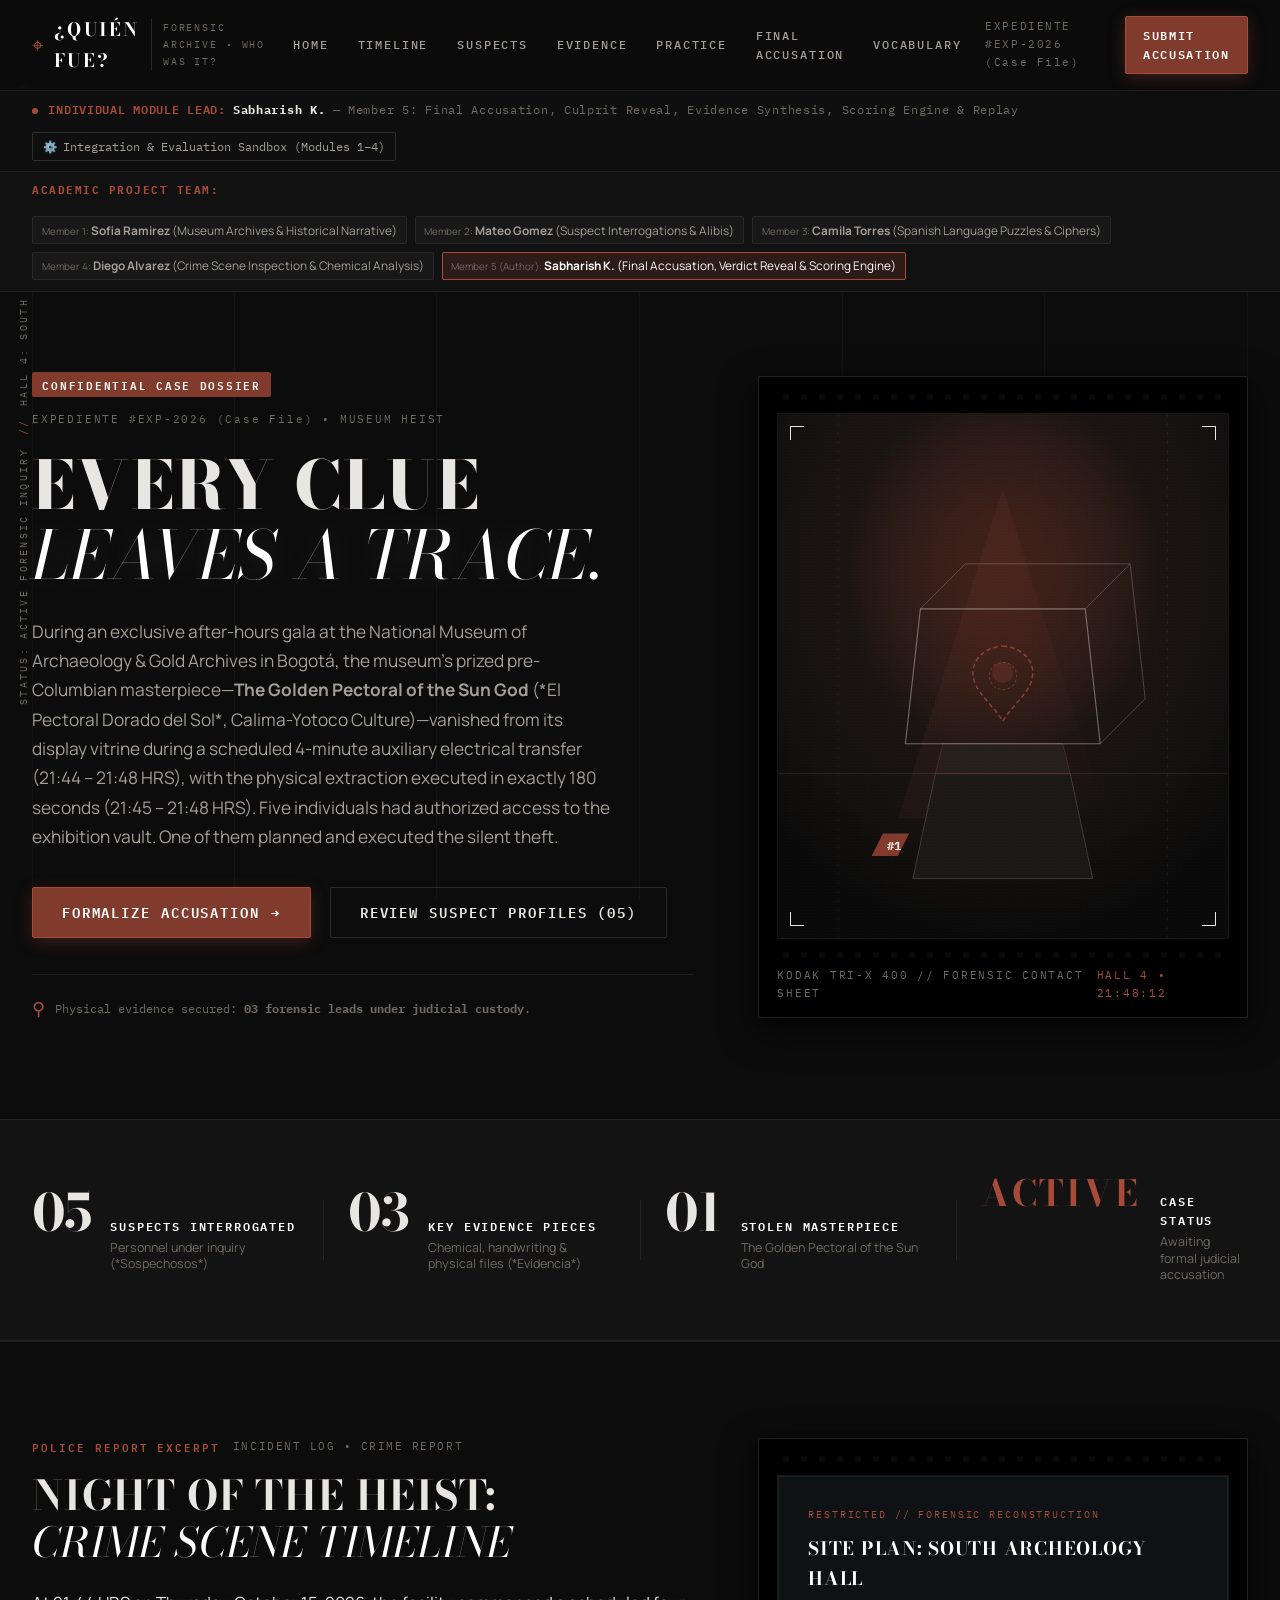
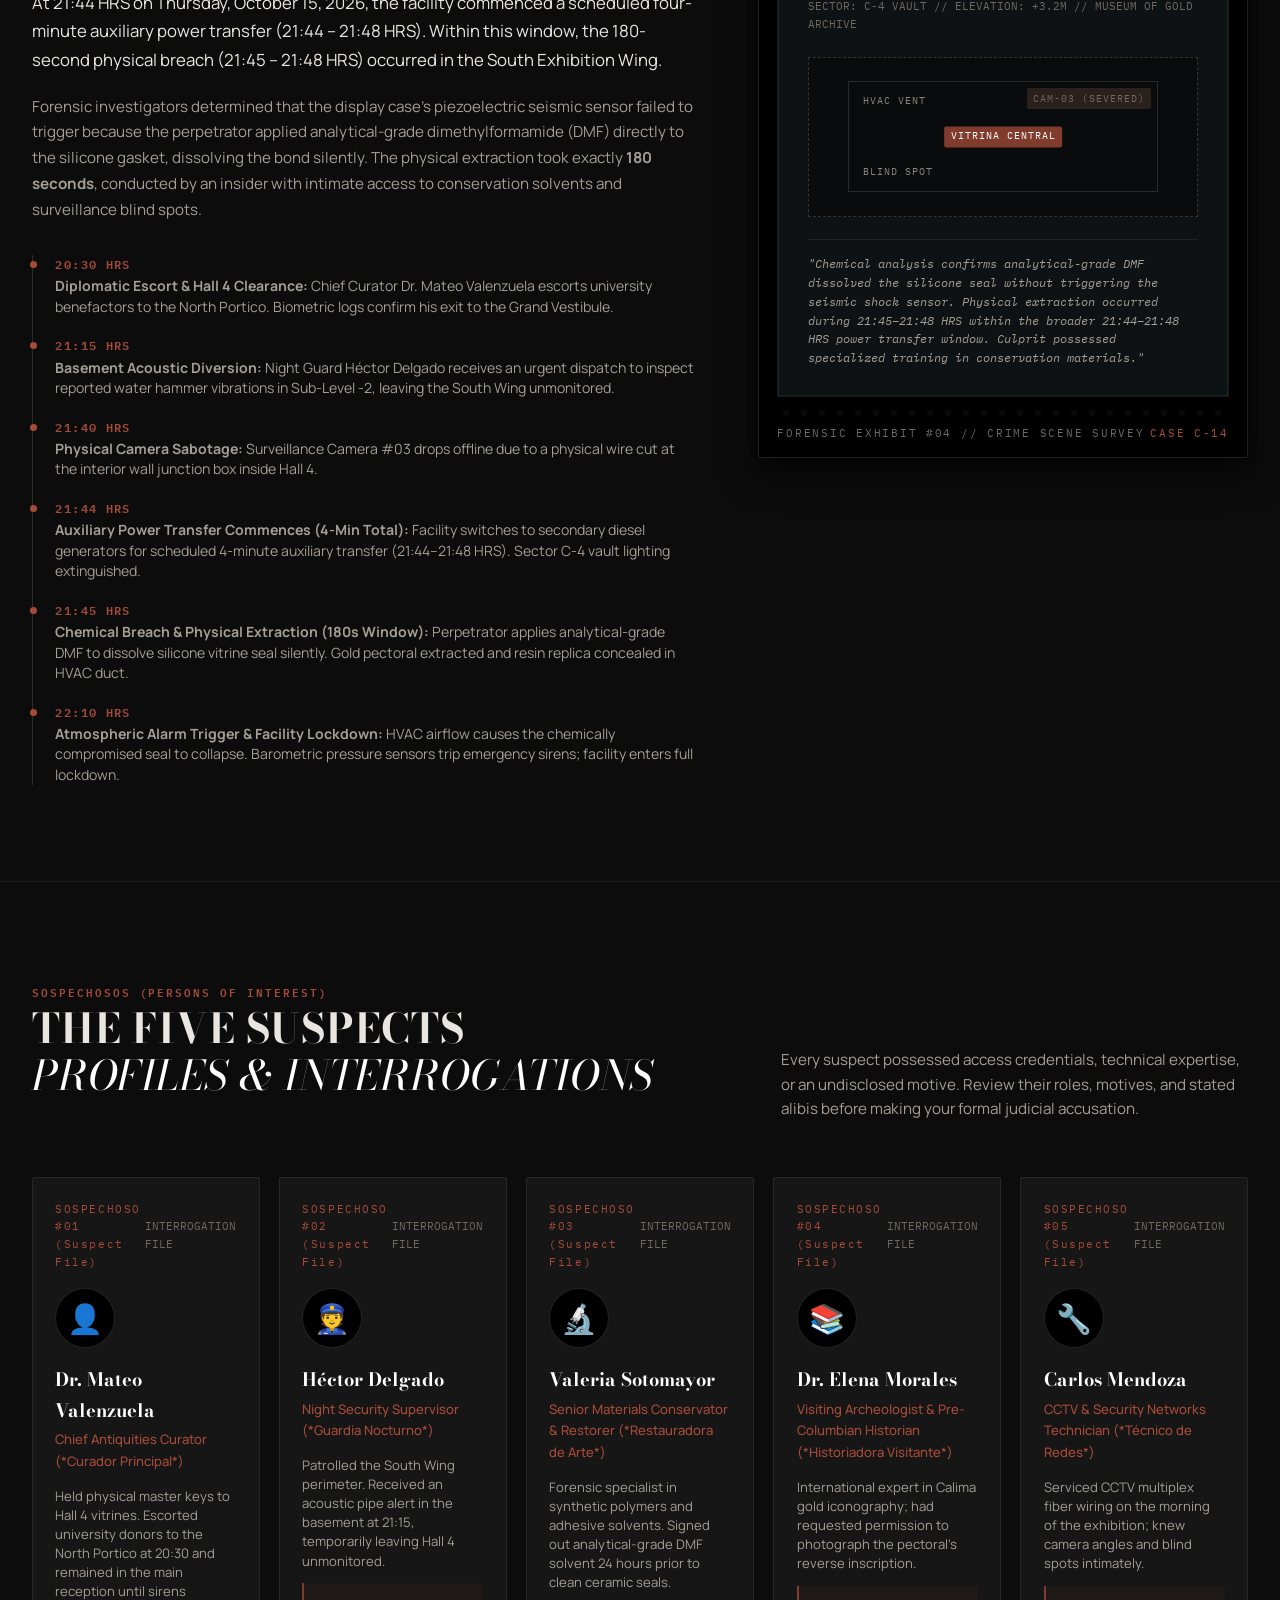
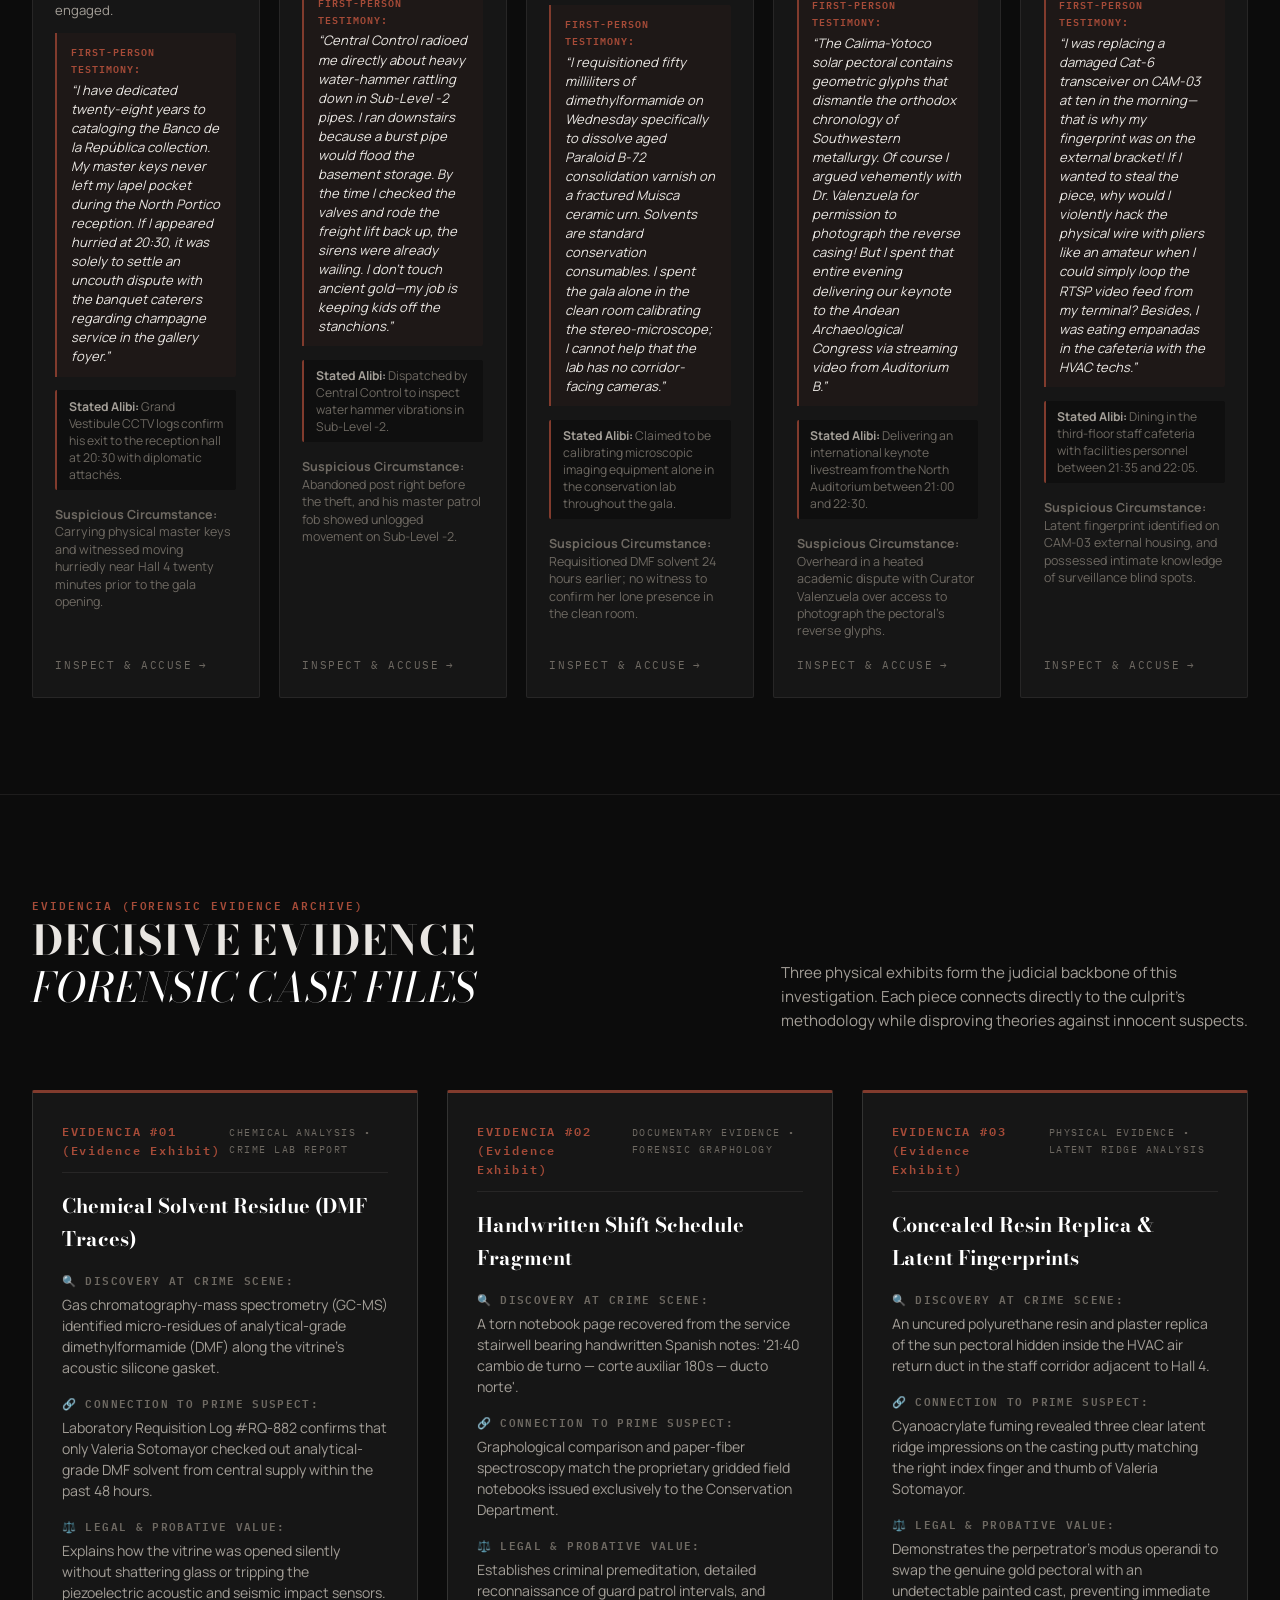
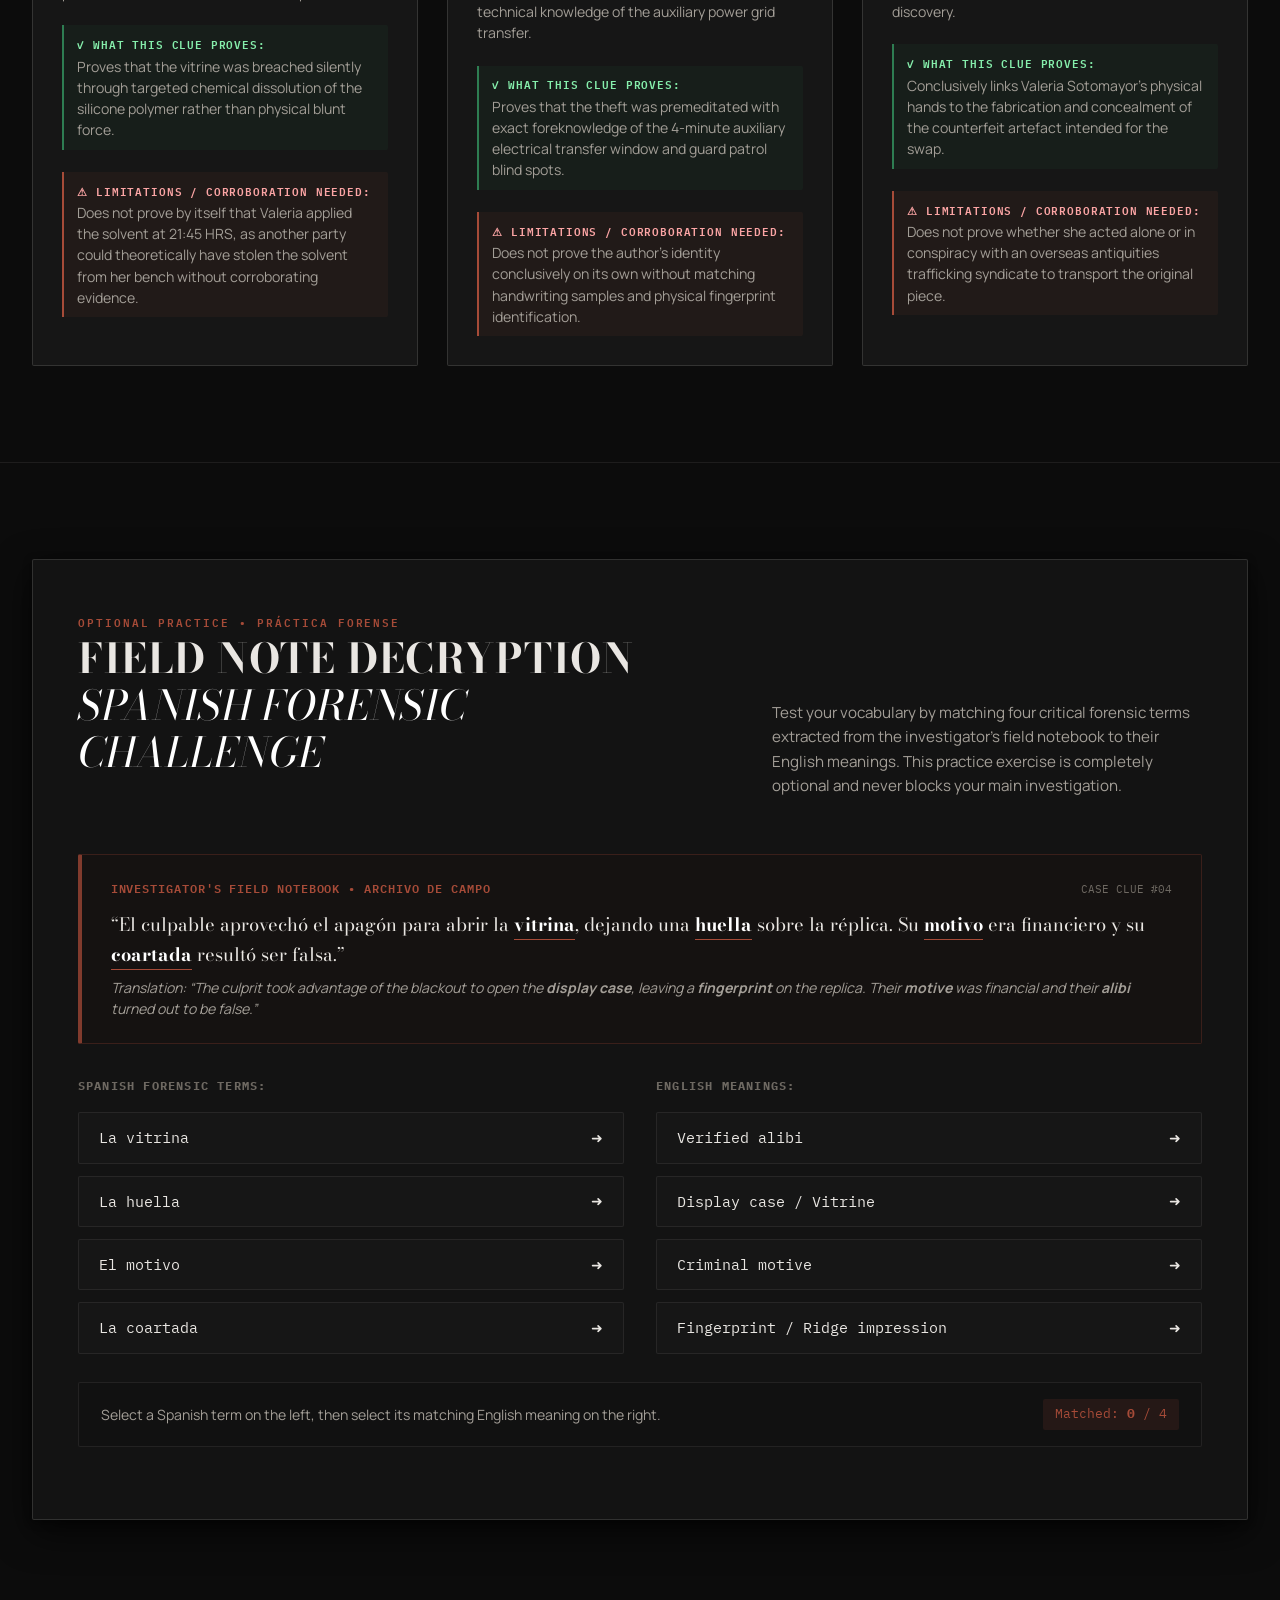
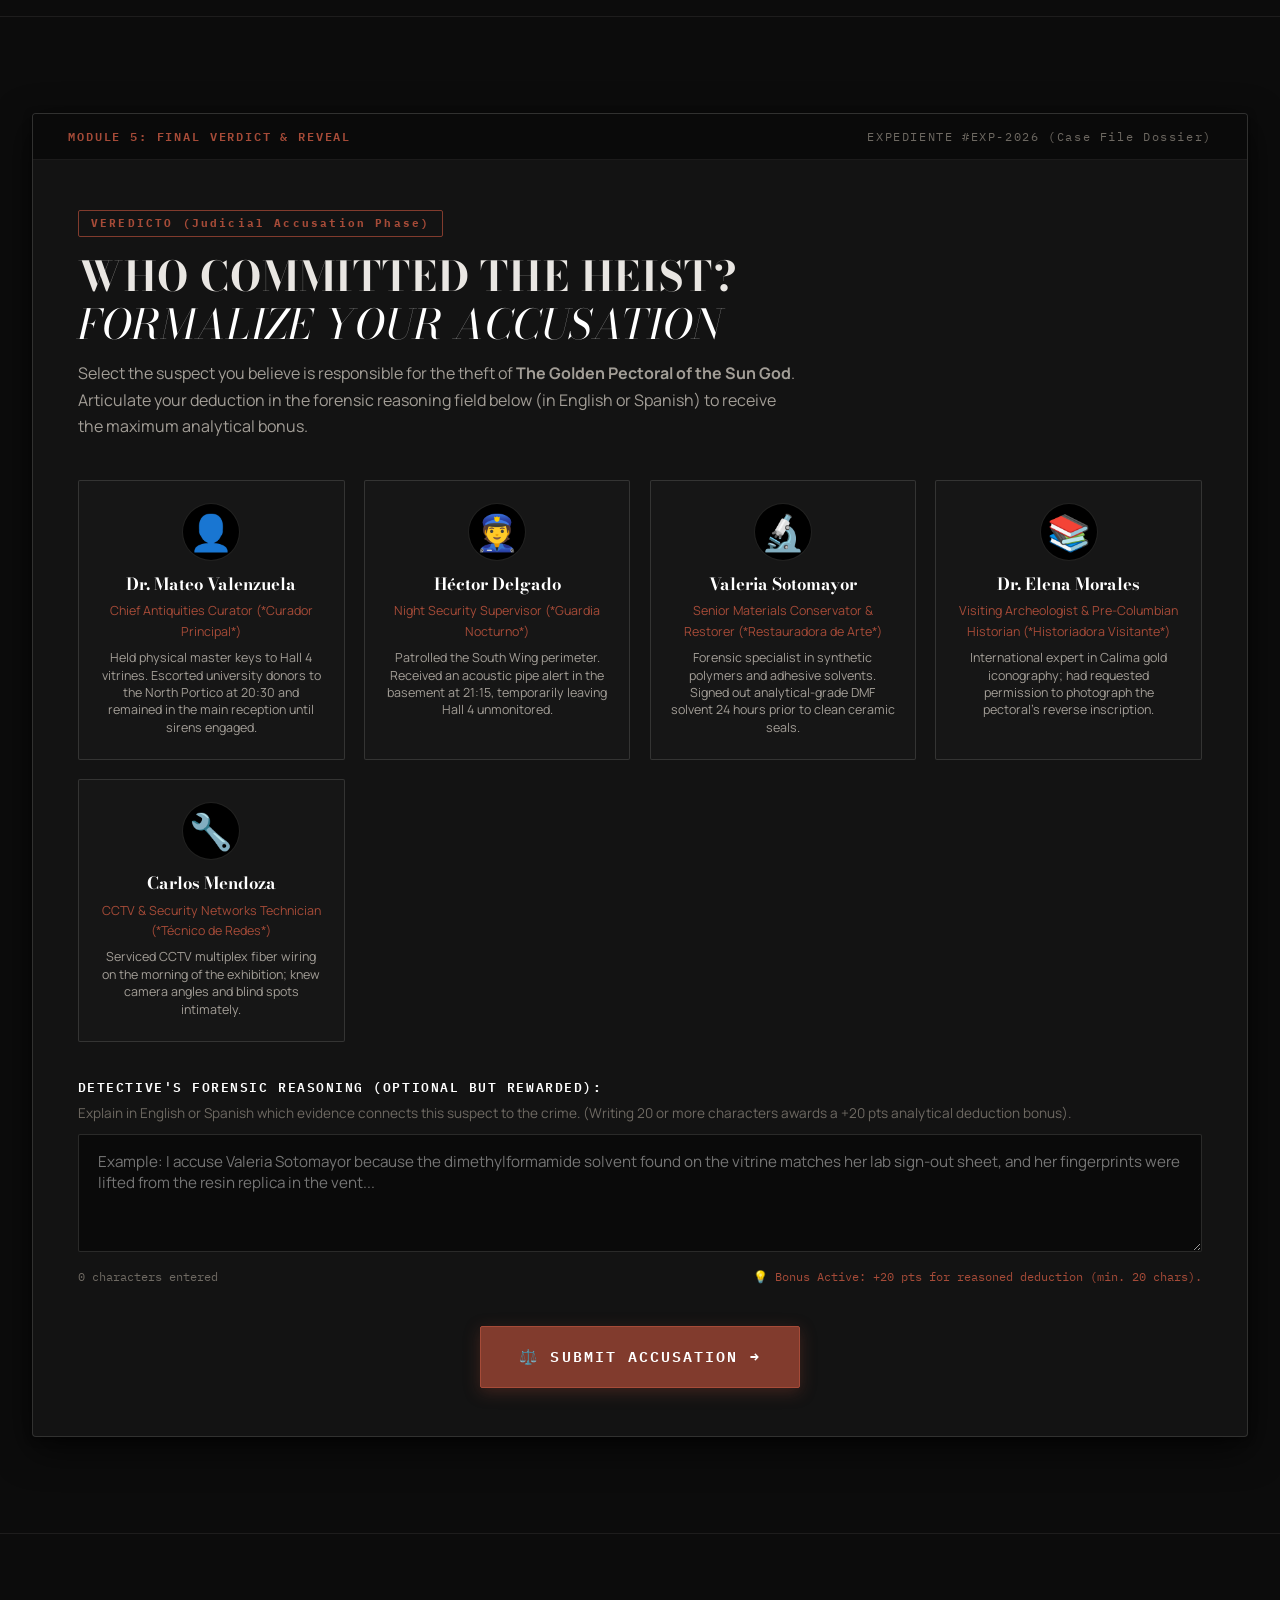
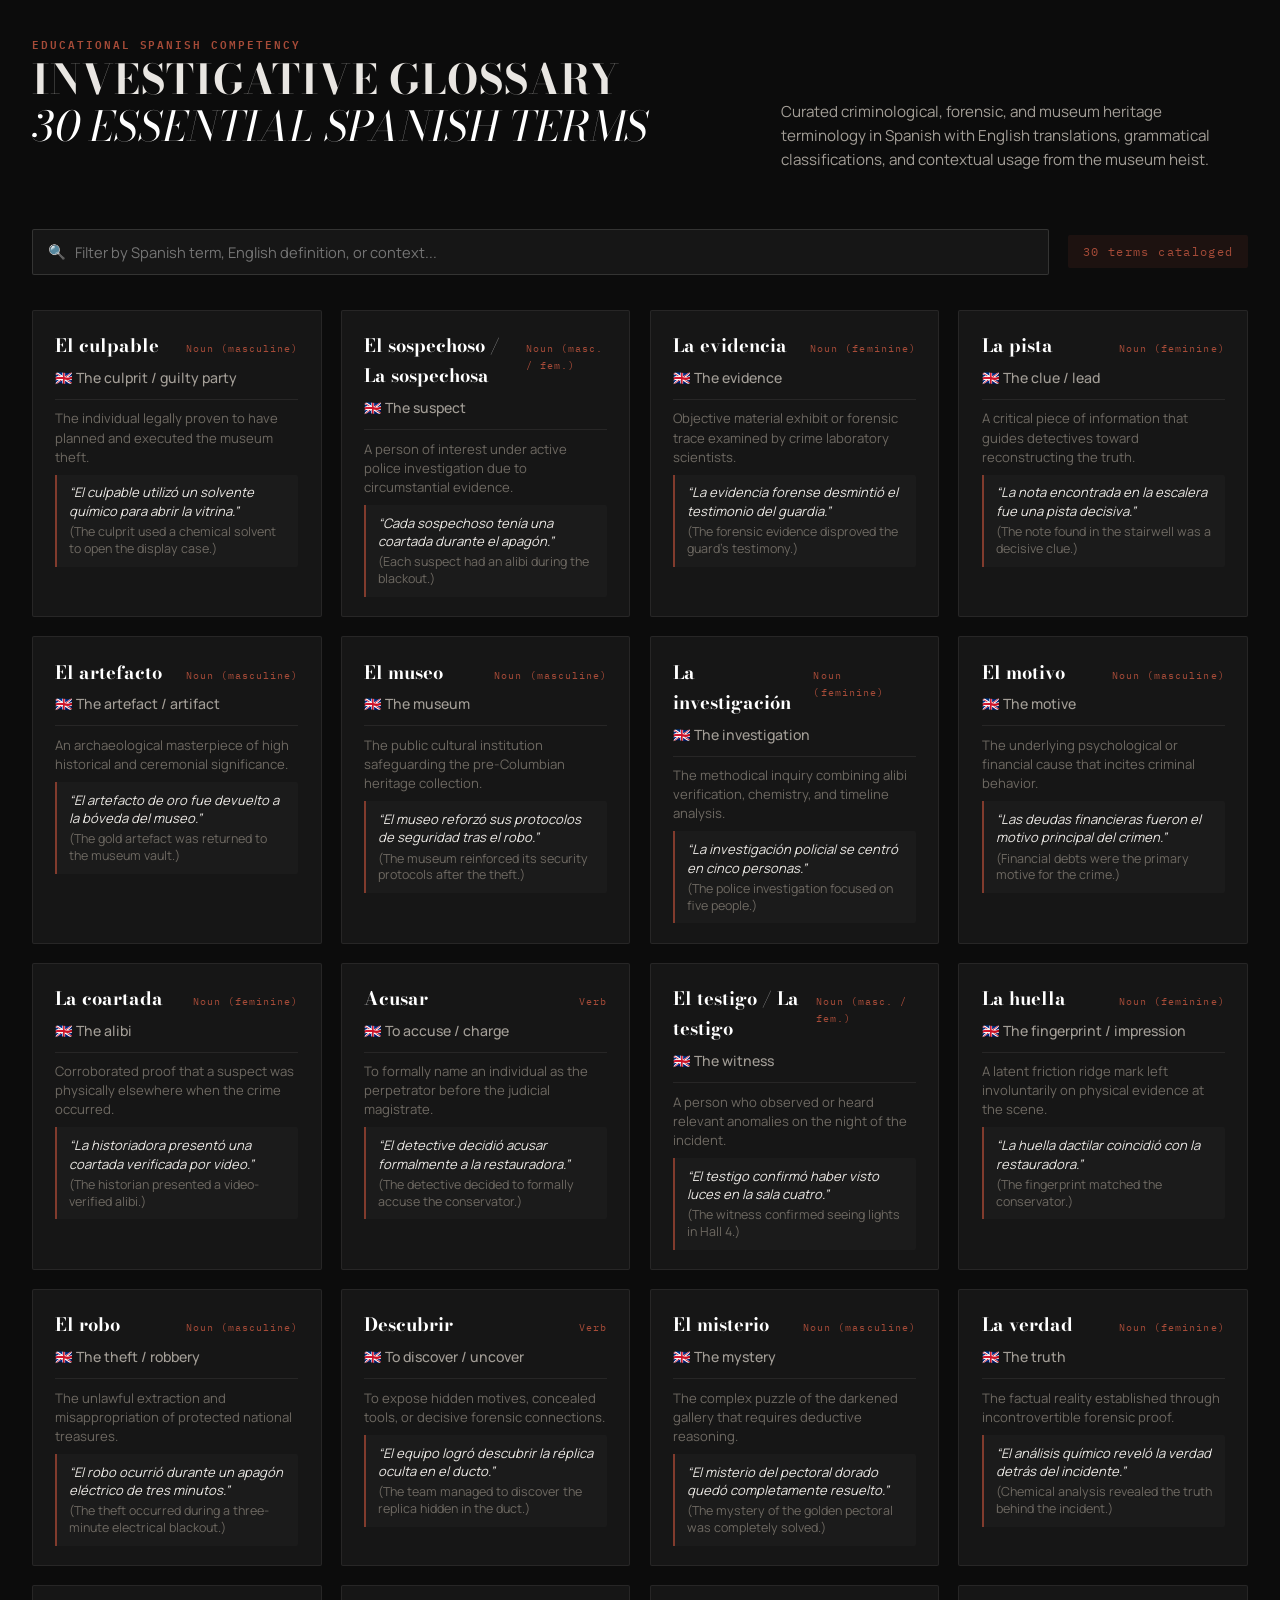
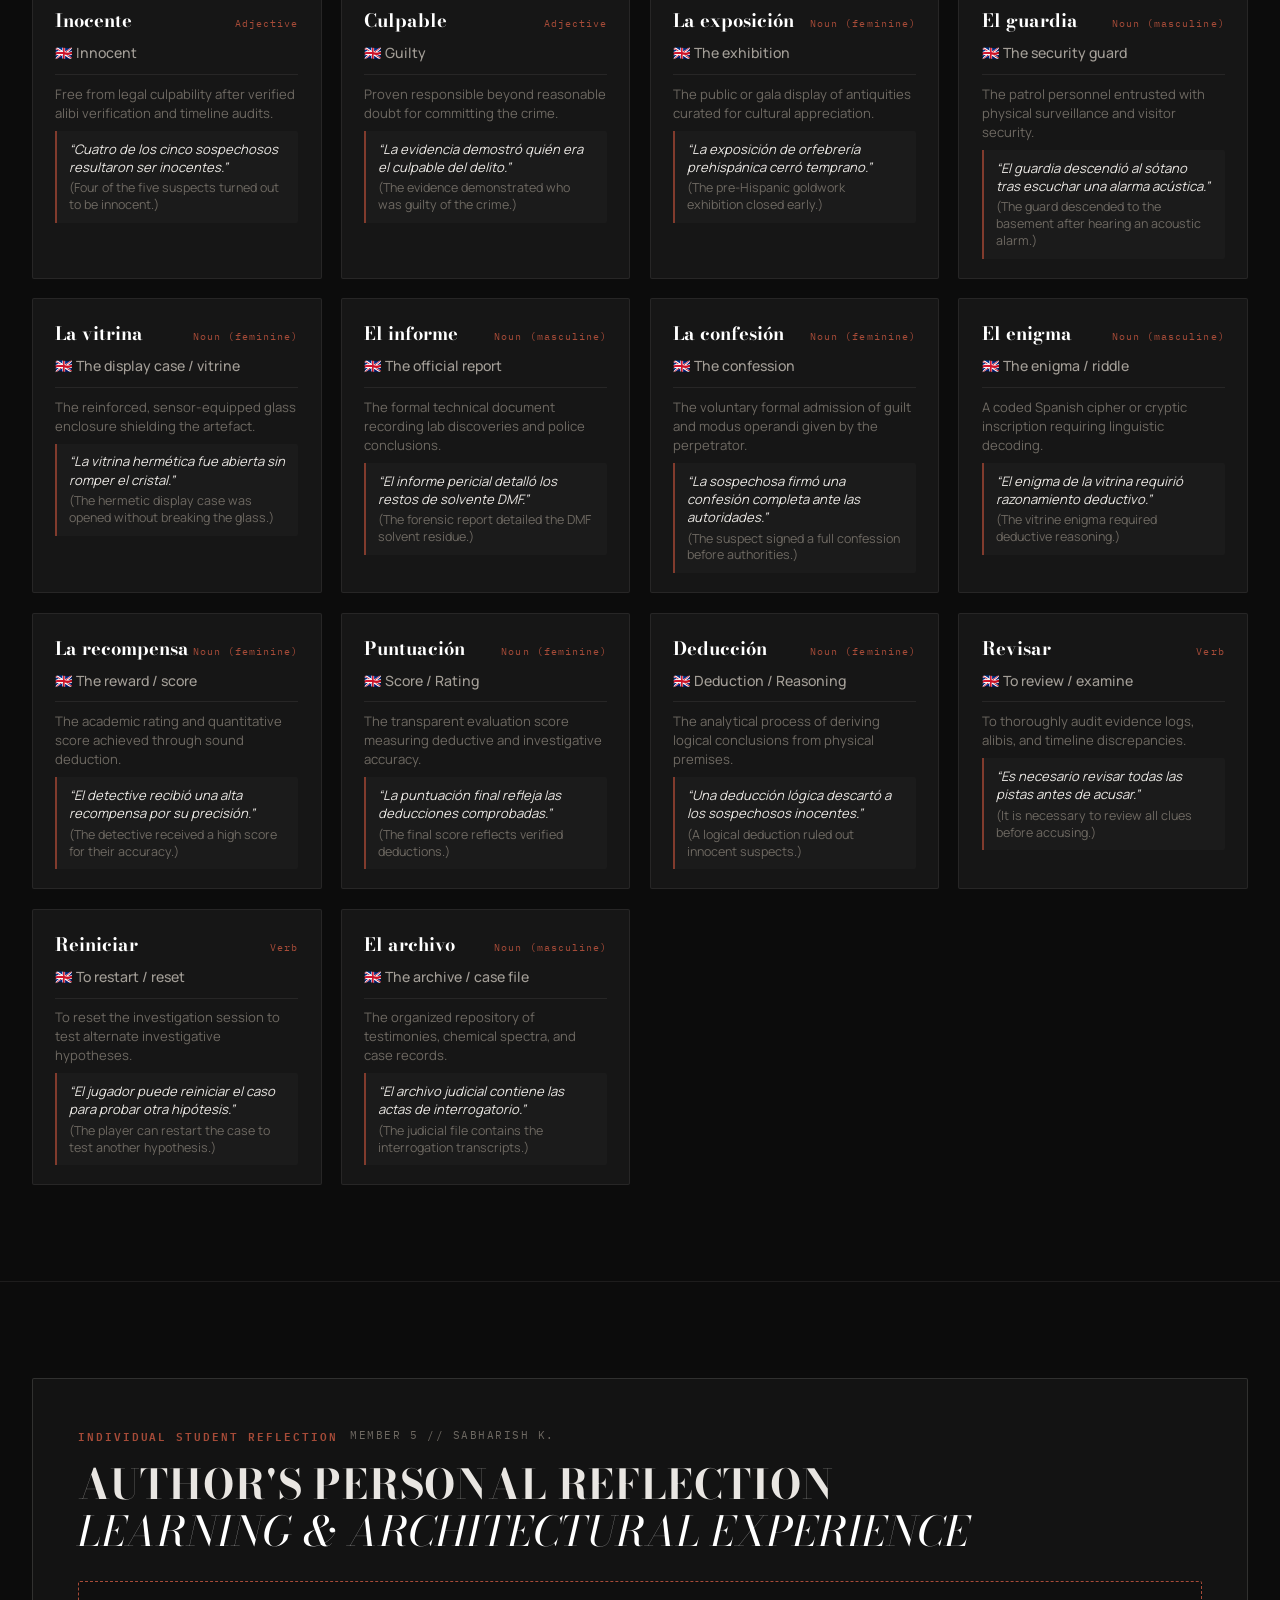
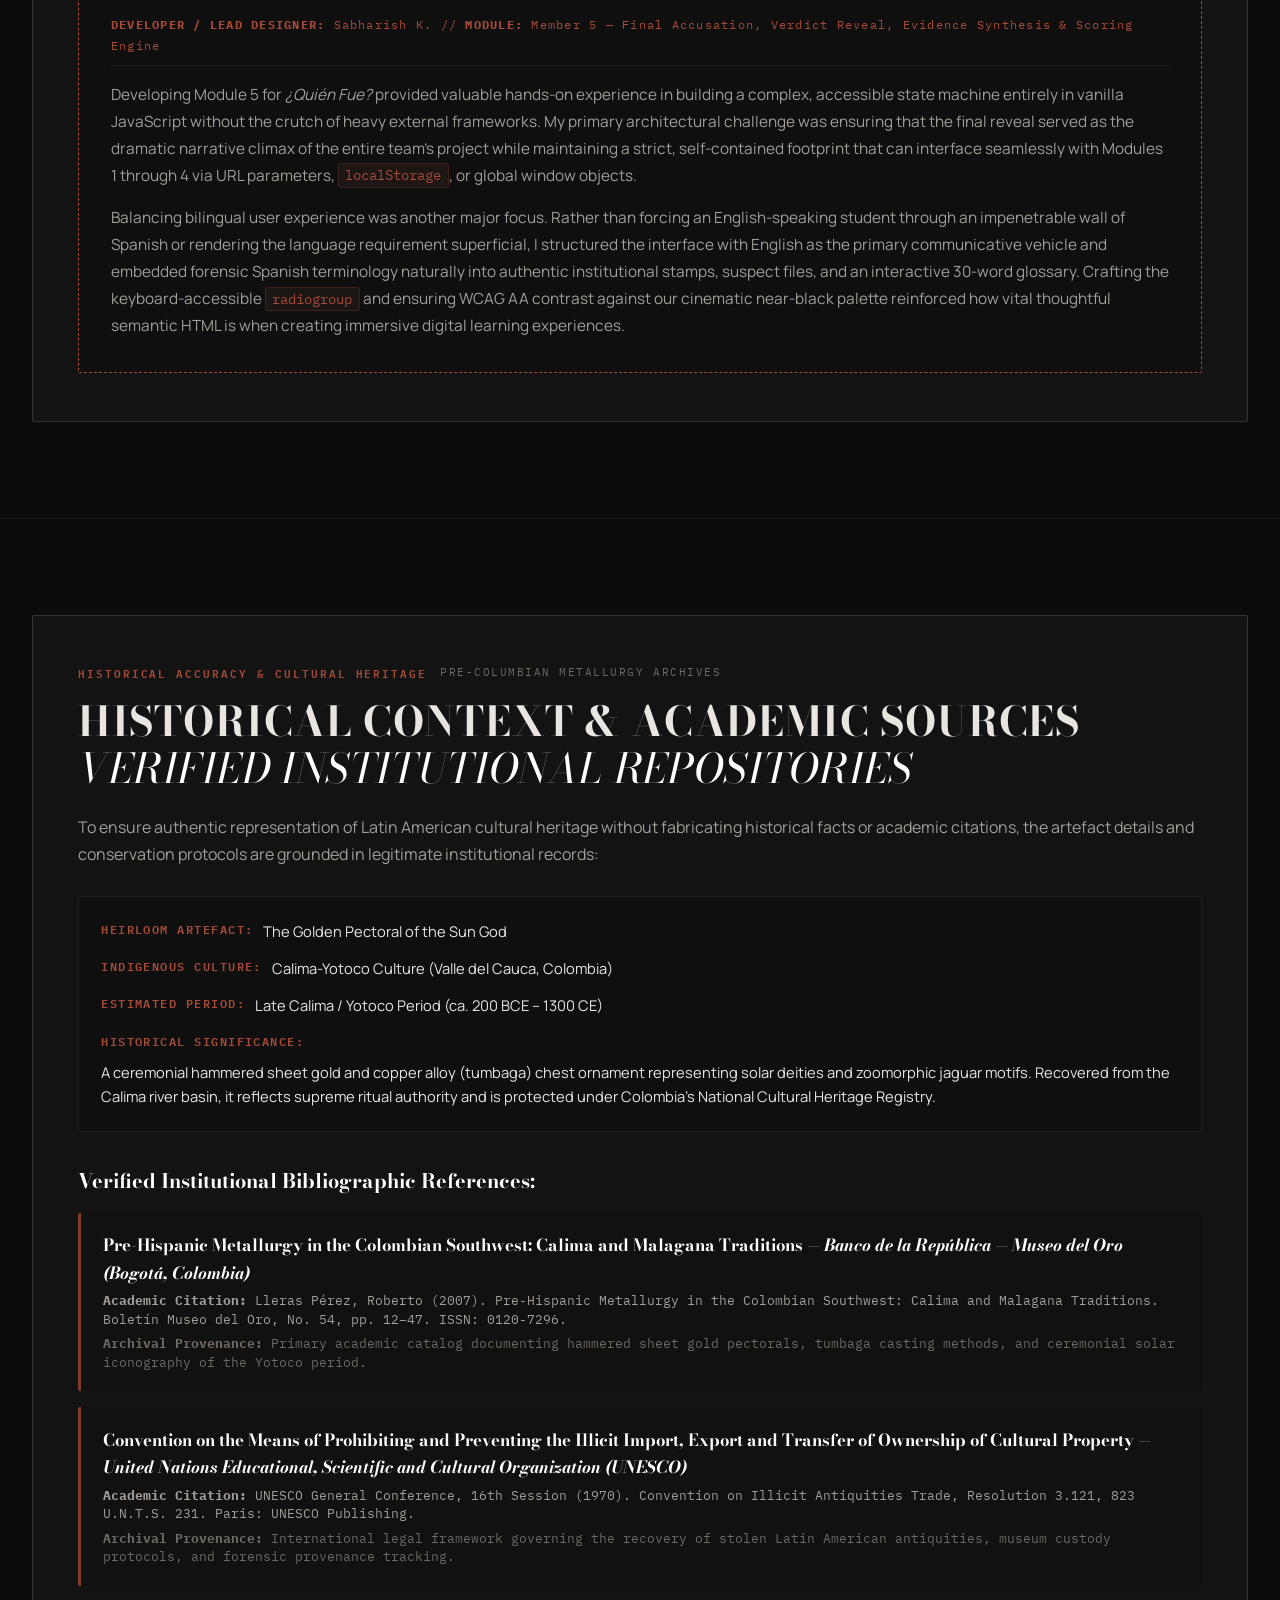
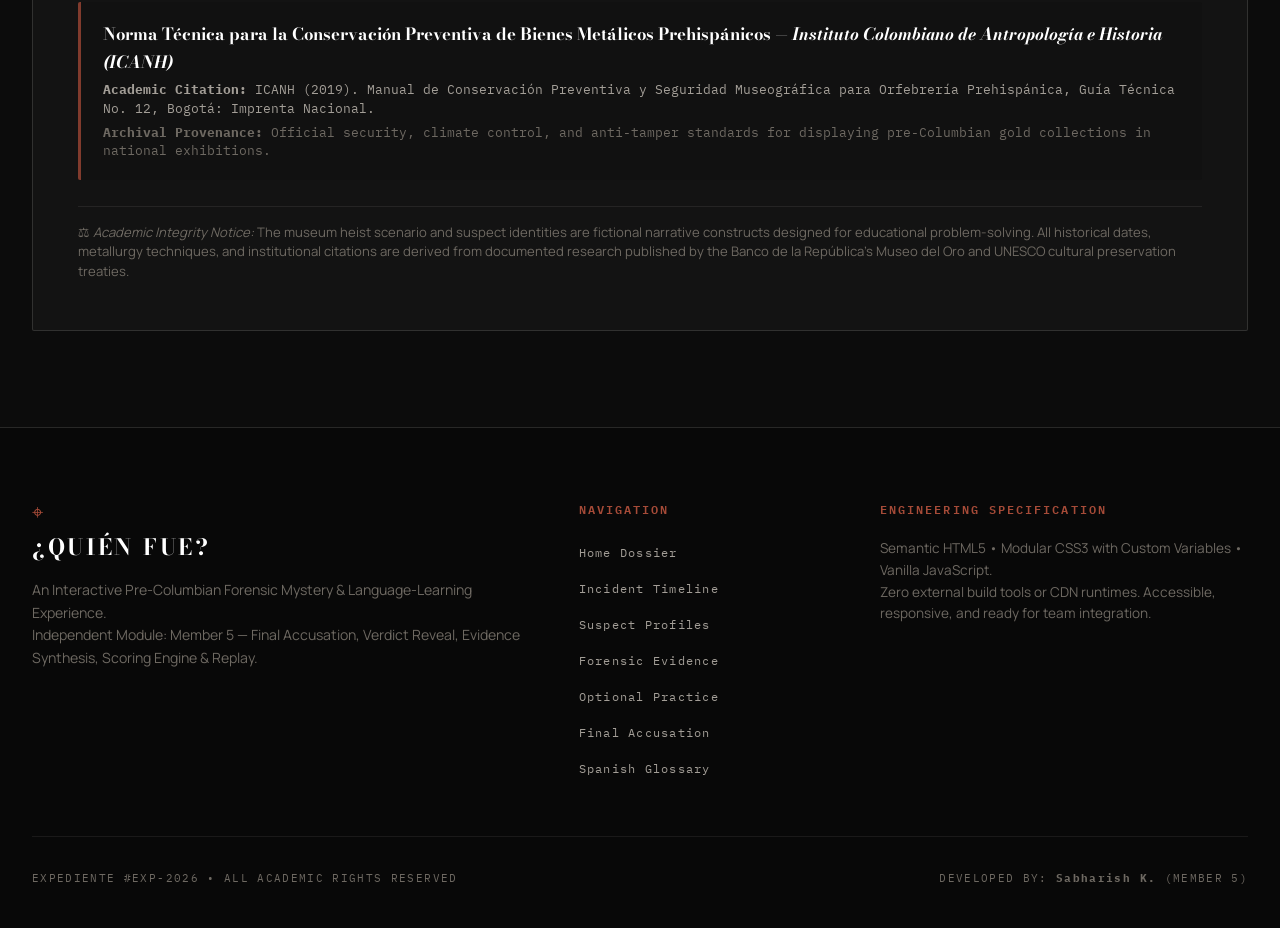
==== reveal.html @ 86ce0bfc "First commit" ====
<!DOCTYPE html>
<html lang="en">
<head>
  <meta charset="UTF-8">
  <meta name="viewport" content="width=device-width, initial-scale=1.0">
  <title>¿Quién Fue? — Interactive Forensic Investigation & Final Verdict</title>
  <meta name="description" content="¿Quién Fue? — A cinematic forensic mystery investigation website. Solve the museum heist of the Golden Pectoral of the Sun God through evidence analysis, Spanish language clues, suspect interrogations, and the final verdict.">
  
  <!-- High-Contrast Editorial Typography: Bodoni Moda, Manrope, IBM Plex Mono -->
  <link rel="preconnect" href="https://fonts.googleapis.com">
  <link rel="preconnect" href="https://fonts.gstatic.com" crossorigin>
  <link href="https://fonts.googleapis.com/css2?family=Bodoni+Moda:ital,opsz,wght@0,6..96,400..800;1,6..96,400..800&family=IBM+Plex+Mono:wght@300;400;500;600&family=Manrope:wght@300;400;500;600;700&display=swap" rel="stylesheet">
  
  <link rel="stylesheet" href="reveal.css">
</head>
<body class="investigator-theme">
  <!-- Accessible Skip Link for Keyboard Users and Screen Readers -->
  <a href="#veredicto" class="skip-link">Skip to Final Accusation Form</a>

  <!-- Low-Contrast Editorial Composition Grid Lines (Vestigae Aesthetic) -->
  <div class="editorial-grid-overlay" aria-hidden="true">
    <div class="editorial-grid-line"></div>
    <div class="editorial-grid-line"></div>
    <div class="editorial-grid-line"></div>
    <div class="editorial-grid-line"></div>
    <div class="editorial-grid-line"></div>
    <div class="editorial-grid-line"></div>
  </div>

  <!-- A. SLIM EDITORIAL TOP NAVIGATION -->
  <header class="top-nav" id="topNav" role="banner">
    <div class="nav-container">
      <a href="#hero" class="nav-brand" aria-label="Home — ¿Quién Fue? Investigation Dossier">
        <span class="brand-glyph" aria-hidden="true">⌖</span>
        <span class="brand-title">¿QUIÉN FUE?</span>
        <span class="brand-tag">FORENSIC ARCHIVE • WHO WAS IT?</span>
      </a>

      <nav class="nav-links" id="navLinks" role="navigation" aria-label="Main Navigation">
        <a href="#hero" class="nav-link">HOME</a>
        <a href="#narrativa" class="nav-link">TIMELINE</a>
        <a href="#sospechosos" class="nav-link">SUSPECTS</a>
        <a href="#evidencias" class="nav-link">EVIDENCE</a>
        <a href="#practica" class="nav-link">PRACTICE</a>
        <a href="#veredicto" class="nav-link">FINAL ACCUSATION</a>
        <a href="#glosario" class="nav-link">VOCABULARY</a>
      </nav>

      <div class="nav-actions">
        <span class="case-badge" aria-label="Case Number">EXPEDIENTE #EXP-2026 (Case File)</span>
        <a href="#veredicto" class="btn btn-rust btn-sm nav-cta-btn">SUBMIT ACCUSATION</a>
        <button type="button" class="mobile-menu-toggle" id="mobileMenuToggle" aria-label="Toggle navigation menu" aria-expanded="false" aria-controls="navLinks">
          <span class="hamburger-bar"></span>
          <span class="hamburger-bar"></span>
          <span class="hamburger-bar"></span>
        </button>
      </div>
    </div>
  </header>

  <!-- AUTHORSHIP BANNER, TEAM ACKNOWLEDGMENT & EVALUATION DRAWER -->
  <section class="meta-strip" aria-label="Individual Authorship & Team Credits">
    <div class="container meta-strip-inner">
      <div class="author-dossier-tag">
        <span class="meta-bullet" aria-hidden="true"></span>
        <span class="meta-label">INDIVIDUAL MODULE LEAD:</span>
        <strong id="displayAuthorName" class="author-inline-name">Sabharish K.</strong>
        <span class="meta-role">— Member 5: Final Accusation, Culprit Reveal, Evidence Synthesis, Scoring Engine & Replay</span>
      </div>

      <!-- Developer / Evaluator Integration Simulation Drawer -->
      <details class="sim-drawer">
        <summary class="sim-summary">
          <span class="sim-icon" aria-hidden="true">⚙️</span>
          <span>Integration & Evaluation Sandbox (Modules 1–4)</span>
        </summary>
        <div class="sim-dropdown">
          <p class="sim-desc">
            Test how this module calculates transparent scores based on clues and puzzle data transmitted from previous team modules:
          </p>
          <div class="sim-row">
            <label for="simCluesCount" class="sim-field">
              <span>Clues Discovered (0–3):</span>
              <input type="number" id="simCluesCount" min="0" max="3" value="3" class="sim-input">
            </label>
            <label class="sim-checkbox-label">
              <input type="checkbox" id="simPuzzleCheckbox" checked>
              <span>Spanish Cipher Solved (+10 pts)</span>
            </label>
            <button type="button" id="applyIntegrationSimBtn" class="btn btn-outline btn-xs">Update Parameters</button>
          </div>
          <span id="simStatusMsg" class="sim-status" aria-live="polite"></span>
        </div>
      </details>
    </div>
  </section>

  <!-- TEAM PROJECT SUMMARY & INDIVIDUAL CONTRIBUTION BANNER -->
  <aside class="team-roster-banner" aria-label="Project Team Roster">
    <div class="container">
      <div class="team-roster-inner">
        <span class="team-roster-label">ACADEMIC PROJECT TEAM:</span>
        <div class="team-members-list">
          <span class="team-member-pill"><small>Member 1:</small> <strong>Sofia Ramirez</strong> (Museum Archives & Historical Narrative)</span>
          <span class="team-member-pill"><small>Member 2:</small> <strong>Mateo Gomez</strong> (Suspect Interrogations & Alibis)</span>
          <span class="team-member-pill"><small>Member 3:</small> <strong>Camila Torres</strong> (Spanish Language Puzzles & Ciphers)</span>
          <span class="team-member-pill"><small>Member 4:</small> <strong>Diego Alvarez</strong> (Crime Scene Inspection & Chemical Analysis)</span>
          <span class="team-member-pill team-member-active"><small>Member 5 (Author):</small> <strong>Sabharish K.</strong> (Final Accusation, Verdict Reveal & Scoring Engine)</span>
        </div>
      </div>
    </div>
  </aside>

  <main id="main-content" role="main">

    <!-- B. CINEMATIC HERO SECTION -->
    <section class="hero-section" id="hero" aria-labelledby="heroTitle">
      <div class="hero-lateral-status" aria-hidden="true">
        <span>STATUS: ACTIVE FORENSIC INQUIRY</span>
        <span class="lateral-separator">//</span>
        <span>HALL 4: SOUTH PRE-COLUMBIAN WING</span>
        <span class="lateral-separator">//</span>
        <span>21:45 HRS</span>
      </div>

      <div class="container hero-grid">
        <div class="hero-text-column">
          <div class="eyebrow-container">
            <span class="eyebrow-badge">CONFIDENTIAL CASE DOSSIER</span>
            <span class="eyebrow-case">EXPEDIENTE #EXP-2026 (Case File) • MUSEUM HEIST</span>
          </div>

          <h1 id="heroTitle" class="hero-title">
            EVERY CLUE<br>
            <span class="hero-title-italic">LEAVES A TRACE.</span>
          </h1>

          <p class="hero-narrative">
            During an exclusive after-hours gala at the National Museum of Archaeology & Gold Archives in Bogotá, the museum's prized pre-Columbian masterpiece—<strong id="headerArtefactName" class="artefact-inline-name">The Golden Pectoral of the Sun God</strong> (*El Pectoral Dorado del Sol*, Calima-Yotoco Culture)—vanished from its display vitrine during a scheduled 4-minute auxiliary electrical transfer (21:44 – 21:48 HRS), with the physical extraction executed in exactly 180 seconds (21:45 – 21:48 HRS). Five individuals had authorized access to the exhibition vault. One of them planned and executed the silent theft.
          </p>

          <div class="hero-actions">
            <a href="#veredicto" class="btn btn-rust btn-lg">
              <span>FORMALIZE ACCUSATION</span>
              <span class="btn-arrow" aria-hidden="true">→</span>
            </a>
            <a href="#sospechosos" class="btn btn-outline btn-lg">
              <span>REVIEW SUSPECT PROFILES (05)</span>
            </a>
          </div>

          <div class="hero-evidence-quicklink">
            <span class="quicklink-icon" aria-hidden="true">⚲</span>
            <span class="quicklink-text">Physical evidence secured: <strong>03 forensic leads under judicial custody</strong>.</span>
          </div>
        </div>

        <div class="hero-visual-column">
          <div class="film-frame hero-film-frame" aria-label="Forensic contact sheet photograph of the compromised display vitrine">
            <div class="film-sprockets film-sprockets-top"></div>
            
            <div class="film-negative-visual">
              <div class="viewfinder-grid">
                <div class="crosshair crosshair-tl"></div>
                <div class="crosshair crosshair-tr"></div>
                <div class="crosshair crosshair-bl"></div>
                <div class="crosshair crosshair-br"></div>
                <div class="focus-reticle"></div>
              </div>

              <!-- Cinematic SVG Illustration of the Compromised Vitrine & Pedestal -->
              <svg class="scene-illustration" viewBox="0 0 600 700" preserveAspectRatio="xMidYMid meet" aria-hidden="true">
                <defs>
                  <radialGradient id="vaultLight" cx="50%" cy="30%" r="70%">
                    <stop offset="0%" stop-color="#A64B38" stop-opacity="0.35"/>
                    <stop offset="50%" stop-color="#241b17" stop-opacity="0.6"/>
                    <stop offset="100%" stop-color="#0a0a0a" stop-opacity="0.95"/>
                  </radialGradient>
                  <linearGradient id="laserBeam" x1="0%" y1="0%" x2="100%" y2="100%">
                    <stop offset="0%" stop-color="#813B2D" stop-opacity="0.8"/>
                    <stop offset="100%" stop-color="#813B2D" stop-opacity="0.0"/>
                  </linearGradient>
                </defs>

                <!-- Vault Background -->
                <rect width="600" height="700" fill="url(#vaultLight)"/>
                
                <!-- Architectural Grid Lines -->
                <line x1="80" y1="0" x2="80" y2="700" stroke="#E9E6E2" stroke-opacity="0.08" stroke-dasharray="4 8"/>
                <line x1="520" y1="0" x2="520" y2="700" stroke="#E9E6E2" stroke-opacity="0.08" stroke-dasharray="4 8"/>
                <line x1="0" y1="480" x2="600" y2="480" stroke="#E9E6E2" stroke-opacity="0.12"/>
                
                <!-- Forensic Laser Cone -->
                <polygon points="300,100 160,540 440,540" fill="url(#laserBeam)" opacity="0.25"/>

                <!-- Pedestal -->
                <polygon points="210,480 390,480 420,620 180,620" fill="#1c1816" stroke="#E9E6E2" stroke-opacity="0.25"/>
                <polygon points="220,440 380,440 390,480 210,480" fill="#26201c" stroke="#813B2D" stroke-opacity="0.6"/>

                <!-- Compromised Glass Vitrine Frame -->
                <polygon points="190,260 410,260 430,440 170,440" fill="none" stroke="#E9E6E2" stroke-opacity="0.4" stroke-width="1.5"/>
                <line x1="190" y1="260" x2="250" y2="200" stroke="#E9E6E2" stroke-opacity="0.3"/>
                <line x1="410" y1="260" x2="470" y2="200" stroke="#E9E6E2" stroke-opacity="0.3"/>
                <line x1="250" y1="200" x2="470" y2="200" stroke="#E9E6E2" stroke-opacity="0.3"/>
                <line x1="470" y1="200" x2="490" y2="380" stroke="#E9E6E2" stroke-opacity="0.3"/>
                <line x1="430" y1="440" x2="490" y2="380" stroke="#E9E6E2" stroke-opacity="0.3"/>

                <!-- Ghost Silhouette of Stolen Sun Pectoral -->
                <path d="M300,310 C320,310 340,325 340,345 C340,370 315,385 300,410 C285,385 260,370 260,345 C260,325 280,310 300,310 Z"
                      fill="none" stroke="#A64B38" stroke-width="2" stroke-dasharray="6 4" opacity="0.75"/>
                <circle cx="300" cy="345" r="14" fill="#813B2D" opacity="0.35"/>

                <!-- Evidence Marker #1 on Floor -->
                <polygon points="140,560 175,560 160,590 125,590" fill="#813B2D"/>
                <text x="145" y="582" fill="#E9E6E2" font-family="'IBM Plex Mono', monospace" font-size="16" font-weight="bold">#1</text>
              </svg>

              <div class="film-grain-overlay"></div>
            </div>

            <div class="film-sprockets film-sprockets-bottom"></div>

            <div class="film-caption">
              <span class="film-meta-tag">KODAK TRI-X 400 // FORENSIC CONTACT SHEET</span>
              <span class="film-timestamp">HALL 4 • 21:48:12</span>
            </div>
          </div>
        </div>
      </div>
    </section>

    <!-- C. CASE OVERVIEW AND STATISTICS -->
    <section class="stats-section" aria-label="Investigation Statistics Overview">
      <div class="container">
        <div class="stats-grid">
          <div class="stat-item">
            <span class="stat-number">05</span>
            <div class="stat-meta">
              <span class="stat-title">SUSPECTS INTERROGATED</span>
              <span class="stat-desc">Personnel under inquiry (*Sospechosos*)</span>
            </div>
          </div>

          <div class="stat-divider" aria-hidden="true"></div>

          <div class="stat-item">
            <span class="stat-number">03</span>
            <div class="stat-meta">
              <span class="stat-title">KEY EVIDENCE PIECES</span>
              <span class="stat-desc">Chemical, handwriting & physical files (*Evidencia*)</span>
            </div>
          </div>

          <div class="stat-divider" aria-hidden="true"></div>

          <div class="stat-item">
            <span class="stat-number">01</span>
            <div class="stat-meta">
              <span class="stat-title">STOLEN MASTERPIECE</span>
              <span class="stat-desc" id="statsArtefactName">The Golden Pectoral of the Sun God</span>
            </div>
          </div>

          <div class="stat-divider" aria-hidden="true"></div>

          <div class="stat-item">
            <span class="stat-number stat-highlight">ACTIVE</span>
            <div class="stat-meta">
              <span class="stat-title">CASE STATUS</span>
              <span class="stat-desc">Awaiting formal judicial accusation</span>
            </div>
          </div>
        </div>
      </div>
    </section>

    <!-- D. ASYMMETRICAL INVESTIGATION NARRATIVE & CRIME TIMELINE -->
    <section class="narrative-section section-spacing" id="narrativa" aria-labelledby="narrativeTitle">
      <div class="container narrative-grid">
        <div class="narrative-col-text">
          <div class="section-tag-row">
            <span class="section-tag">POLICE REPORT EXCERPT</span>
            <span class="section-case-ref">INCIDENT LOG • CRIME REPORT</span>
          </div>

          <h2 id="narrativeTitle" class="editorial-heading">
            NIGHT OF THE HEIST:<br>
            <span class="heading-serif-accent">CRIME SCENE TIMELINE</span>
          </h2>

          <p class="editorial-lead">
            At 21:44 HRS on Thursday, October 15, 2026, the facility commenced a scheduled four-minute auxiliary power transfer (21:44 – 21:48 HRS). Within this window, the 180-second physical breach (21:45 – 21:48 HRS) occurred in the South Exhibition Wing.
          </p>

          <p class="editorial-body">
            Forensic investigators determined that the display case's piezoelectric seismic sensor failed to trigger because the perpetrator applied analytical-grade dimethylformamide (DMF) directly to the silicone gasket, dissolving the bond silently. The physical extraction took exactly <strong>180 seconds</strong>, conducted by an insider with intimate access to conservation solvents and surveillance blind spots.
          </p>

          <!-- Chronological Incident Timeline (Rendered dynamically from STORY_CONFIG.timeline) -->
          <div class="incident-timeline" id="incidentTimelineContainer" role="list" aria-label="Incident Chronology">
            <!-- Dynamic entries populated by renderIncidentTimeline() -->
          </div>
        </div>

        <div class="narrative-col-visual">
          <div class="film-frame narrative-film-frame" aria-label="Blueprint diagram of Hall 4 and security layout">
            <div class="film-sprockets film-sprockets-top"></div>
            <div class="film-negative-visual">
              <div class="doc-blueprint-box">
                <div class="blueprint-stamp">RESTRICTED // FORENSIC RECONSTRUCTION</div>
                <h3 class="blueprint-title">SITE PLAN: SOUTH ARCHEOLOGY HALL</h3>
                <p class="blueprint-code">SECTOR: C-4 VAULT // ELEVATION: +3.2M // MUSEUM OF GOLD ARCHIVE</p>
                <div class="blueprint-sketch" aria-hidden="true">
                  <div class="sketch-room">
                    <span class="sketch-marker marker-case">VITRINA CENTRAL</span>
                    <span class="sketch-marker marker-camera">CAM-03 (SEVERED)</span>
                    <span class="sketch-marker marker-blind">BLIND SPOT</span>
                    <span class="sketch-marker marker-vent">HVAC VENT</span>
                  </div>
                </div>
                <p class="blueprint-notes">
                  "Chemical analysis confirms analytical-grade DMF dissolved the silicone seal without triggering the seismic shock sensor. Physical extraction occurred during 21:45–21:48 HRS within the broader 21:44–21:48 HRS power transfer window. Culprit possessed specialized training in conservation materials."
                </p>
              </div>
            </div>
            <div class="film-sprockets film-sprockets-bottom"></div>
            <div class="film-caption">
              <span class="film-meta-tag">FORENSIC EXHIBIT #04 // CRIME SCENE SURVEY</span>
              <span class="film-timestamp">CASE C-14</span>
            </div>
          </div>
        </div>
      </div>
    </section>

    <!-- E. SUSPECT INVESTIGATION SECTION -->
    <section class="suspects-editorial-section section-spacing" id="sospechosos" aria-labelledby="suspectsTitle">
      <div class="container">
        <div class="section-header-editorial">
          <div class="header-left">
            <span class="section-tag">SOSPECHOSOS (Persons of Interest)</span>
            <h2 id="suspectsTitle" class="editorial-heading">
              THE FIVE SUSPECTS<br>
              <span class="heading-serif-accent">PROFILES & INTERROGATIONS</span>
            </h2>
          </div>
          <p class="header-right-lead">
            Every suspect possessed access credentials, technical expertise, or an undisclosed motive. Review their roles, motives, and stated alibis before making your formal judicial accusation.
          </p>
        </div>

        <div class="suspects-editorial-grid" id="suspectsEditorialGallery">
          <!-- Dynamically populated from STORY_CONFIG.suspects in reveal.js -->
        </div>
      </div>
    </section>

    <!-- F. EVIDENCE ARCHIVE SECTION -->
    <section class="evidence-editorial-section section-spacing" id="evidencias" aria-labelledby="evidenceTitle">
      <div class="container">
        <div class="section-header-editorial">
          <div class="header-left">
            <span class="section-tag">EVIDENCIA (Forensic Evidence Archive)</span>
            <h2 id="evidenceTitle" class="editorial-heading">
              DECISIVE EVIDENCE<br>
              <span class="heading-serif-accent">FORENSIC CASE FILES</span>
            </h2>
          </div>
          <p class="header-right-lead">
            Three physical exhibits form the judicial backbone of this investigation. Each piece connects directly to the culprit's methodology while disproving theories against innocent suspects.
          </p>
        </div>

        <div class="evidence-editorial-grid" id="evidenceCardsContainer">
          <!-- Dynamically populated from STORY_CONFIG.evidence in reveal.js -->
        </div>
      </div>
    </section>

    <!-- OPTIONAL SPANISH PRACTICE CHALLENGE (NON-BLOCKING) -->
    <section class="practice-editorial-section section-spacing" id="practica" aria-labelledby="practiceTitle">
      <div class="container">
        <div class="editorial-card-plain practice-card-wrapper">
          <div class="section-header-editorial">
            <div class="header-left">
              <span class="section-tag">OPTIONAL PRACTICE • PRÁCTICA FORENSE</span>
              <h2 id="practiceTitle" class="editorial-heading">
                FIELD NOTE DECRYPTION<br>
                <span class="heading-serif-accent">SPANISH FORENSIC CHALLENGE</span>
              </h2>
            </div>
            <p class="header-right-lead">
              Test your vocabulary by matching four critical forensic terms extracted from the investigator's field notebook to their English meanings. This practice exercise is completely optional and never blocks your main investigation.
            </p>
          </div>

          <div class="practice-interactive-area" id="practiceArea">
            <div class="practice-clue-banner">
              <div class="practice-clue-header">
                <span class="clue-tag">INVESTIGATOR'S FIELD NOTEBOOK • ARCHIVO DE CAMPO</span>
                <span class="clue-ref">CASE CLUE #04</span>
              </div>
              <p class="clue-text">
                “El culpable aprovechó el apagón para abrir la <strong>vitrina</strong>, dejando una <strong>huella</strong> sobre la réplica. Su <strong>motivo</strong> era financiero y su <strong>coartada</strong> resultó ser falsa.”
              </p>
              <p class="clue-translation">
                Translation: “The culprit took advantage of the blackout to open the <strong>display case</strong>, leaving a <strong>fingerprint</strong> on the replica. Their <strong>motive</strong> was financial and their <strong>alibi</strong> turned out to be false.”
              </p>
            </div>

            <div class="practice-matching-grid" role="region" aria-label="Forensic Spanish Term Matching Exercise">
              <div class="practice-column">
                <h3 class="practice-column-title">SPANISH FORENSIC TERMS:</h3>
                <div class="term-buttons-list" id="spanishTermsList" role="group" aria-label="Spanish terms">
                  <!-- Generated dynamically in reveal.js -->
                </div>
              </div>

              <div class="practice-column">
                <h3 class="practice-column-title">ENGLISH MEANINGS:</h3>
                <div class="term-buttons-list" id="englishTermsList" role="group" aria-label="English meanings">
                  <!-- Generated dynamically in reveal.js -->
                </div>
              </div>
            </div>

            <div class="practice-feedback-bar" aria-live="polite">
              <span class="practice-status-text" id="practiceStatusText">
                Select a Spanish term on the left, then select its matching English meaning on the right.
              </span>
              <span class="practice-score-badge" id="practiceScoreBadge">
                Matched: <strong id="practiceSolvedCount">0</strong> / 4
              </span>
            </div>

            <div id="practiceCompleteBanner" class="practice-complete-banner practice-hidden" aria-live="polite">
              <div class="complete-badge-icon" aria-hidden="true">🎖️</div>
              <div class="complete-content">
                <h4 class="complete-title">PRACTICE COMPLETED: ALL TERMS DECRYPTED!</h4>
                <p class="complete-desc">
                  You successfully matched all four field note terms (*la vitrina*, *la huella*, *el motivo*, *la coartada*). You can continue directly to the <a href="#veredicto" class="inline-link">Final Accusation</a> or inspect the <a href="#glosario" class="inline-link">30-Word Spanish Glossary</a> below.
                </p>
              </div>
              <button type="button" id="resetPracticeBtn" class="btn btn-outline btn-sm">Reset Practice</button>
            </div>
          </div>
        </div>
      </div>
    </section>

    <!-- G. FINAL ACCUSATION AND VERDICT (MEMBER 5 — CORE CONTRIBUTION) -->
    <section class="verdict-primary-section section-spacing" id="veredicto" aria-labelledby="accusationHeading">
      <div class="container">
        <div class="verdict-dossier-wrapper">
          <div class="dossier-top-tab">
            <div class="tab-badge">MODULE 5: FINAL VERDICT & REVEAL</div>
            <div class="tab-case-ref">EXPEDIENTE #EXP-2026 (Case File Dossier)</div>
          </div>

          <div class="dossier-inner-content">
            <div class="dossier-intro">
              <span class="stamp-confidential">VEREDICTO (Judicial Accusation Phase)</span>
              <h2 id="accusationHeading" class="editorial-heading verdict-main-heading">
                WHO COMMITTED THE HEIST?<br>
                <span class="heading-serif-accent">FORMALIZE YOUR ACCUSATION</span>
              </h2>
              <p class="verdict-instructions">
                Select the suspect you believe is responsible for the theft of <strong class="artefact-inline-name">The Golden Pectoral of the Sun God</strong>. Articulate your deduction in the forensic reasoning field below (in English or Spanish) to receive the maximum analytical bonus.
              </p>
            </div>

            <!-- Accessible Validation Error Alert (WCAG AA Compliant) -->
            <div id="validationAlert" class="alert-box alert-error alert-hidden" role="alert" aria-live="assertive">
              <span class="alert-icon" aria-hidden="true">⚠️</span>
              <div class="alert-message">
                <strong>ATTENTION REQUIRED:</strong>
                <span id="validationAlertText">You must select one of the five suspects before formalizing your accusation.</span>
              </div>
            </div>

            <!-- Accusation Form with Accessible Radio Group -->
            <form id="accusationForm" novalidate>
              <fieldset class="suspects-selection-fieldset">
                <legend class="visually-hidden">Select the guilty suspect from the five persons of interest</legend>
                <div class="suspects-selection-grid" id="suspectsGrid" role="radiogroup" aria-label="Select the culprit suspect">
                  <!-- Radio cards dynamically generated by reveal.js -->
                </div>
              </fieldset>

              <!-- Detective Deduction & Reasoning Field -->
              <div class="deduction-field-container">
                <label for="accusationReason" class="deduction-label">
                  <span class="label-heading">DETECTIVE'S FORENSIC REASONING (OPTIONAL BUT REWARDED):</span>
                  <span class="label-subtext">
                    Explain in English or Spanish which evidence connects this suspect to the crime.
                    (Writing 20 or more characters awards a +20 pts analytical deduction bonus).
                  </span>
                </label>
                <textarea
                  id="accusationReason"
                  name="accusationReason"
                  class="deduction-textarea"
                  rows="4"
                  placeholder="Example: I accuse Valeria Sotomayor because the dimethylformamide solvent found on the vitrine matches her lab sign-out sheet, and her fingerprints were lifted from the resin replica in the vent..."
                  aria-describedby="reasoningHelp"
                ></textarea>
                <div id="reasoningHelp" class="deduction-helper-bar">
                  <span id="reasoningCharCounter" class="char-counter">0 characters entered</span>
                  <span class="bonus-indicator">💡 Bonus Active: +20 pts for reasoned deduction (min. 20 chars).</span>
                </div>
              </div>

              <!-- Prominent Rust-Red Accusation Action Button -->
              <div class="action-center-bar">
                <button type="submit" id="accuseBtn" class="btn btn-rust btn-xl">
                  <span class="btn-glyph" aria-hidden="true">⚖️</span>
                  <span>SUBMIT ACCUSATION</span>
                  <span class="btn-arrow" aria-hidden="true">→</span>
                </button>
              </div>
            </form>

            <!-- DRAMATIC CULPRIT REVEAL SECTION (Hidden until accusation submitted) -->
            <section id="revealSection" class="reveal-dossier-results section-hidden" aria-labelledby="revealHeading" aria-live="polite">
              <!-- Result Outcome Banner (Correct vs Incorrect) -->
              <div id="outcomeBanner" class="outcome-banner">
                <div class="outcome-icon" id="outcomeIcon" aria-hidden="true">🔍</div>
                <div class="outcome-text-block">
                  <span id="outcomeTag" class="outcome-tag">VEREDICTO (Judicial Verdict)</span>
                  <h3 id="revealHeading" class="outcome-title">Evaluating Accusation...</h3>
                  <p id="outcomeMessage" class="outcome-desc"></p>
                </div>
              </div>

              <!-- Culprit Master Dossier Card -->
              <article class="culprit-master-card">
                <div class="culprit-card-header">
                  <div>
                    <span class="case-label">VEREDICTO (Judicial Resolution Dossier)</span>
                    <h4 class="culprit-title-name">CONFIRMED CULPRIT DOSSIER</h4>
                  </div>
                  <div class="stamp-resolved">CASE RESOLVED</div>
                </div>

                <div class="culprit-profile-layout">
                  <div class="culprit-portrait-side">
                    <div class="culprit-avatar-frame">
                      <div class="culprit-avatar-glyph" id="revealCulpritAvatar">🔬</div>
                    </div>
                    <h5 id="revealCulpritName" class="culprit-profile-name">Valeria Sotomayor</h5>
                    <p id="revealCulpritRole" class="culprit-profile-role">Senior Materials Conservator & Restorer</p>
                    <span class="badge badge-rust">IDENTIFIED PERPETRATOR</span>
                  </div>

                  <div class="culprit-data-side">
                    <div class="data-group">
                      <h6>🎯 MOTIVE:</h6>
                      <p id="revealCulpritMotive" class="data-text">
                        Crippling private debt from personal loans combined with coercive pressure from an illicit international antiquities syndicate, which offered full loan cancellation in exchange for substituting the original artefact with a cast replica.
                      </p>
                    </div>

                    <div class="data-group">
                      <h6>🕰️ MODUS OPERANDI & EXECUTION TIMELINE:</h6>
                      <p id="revealCulpritModus" class="data-text">
                        At 21:45 HRS, exploited the scheduled auxiliary power transfer. Applied analytical-grade dimethylformamide (DMF) solvent to dissolve the display gasket silently, lifted the gold pectoral without triggering the piezoelectric vibration alarms, and temporarily stashed the resin replica and tools in the HVAC return duct.
                      </p>
                    </div>

                    <div class="data-group confession-box">
                      <h6>📜 SIGNED CONFESSION:</h6>
                      <blockquote id="revealCulpritConfession" class="confession-quote">
                        "I never intended for the heritage to be destroyed or melted down... The syndicate promised it would remain intact in a climate-controlled private collection. The replica I cast was nearly indistinguishable under display lighting, and I desperately needed a way out of my financial ruin."
                      </blockquote>
                    </div>

                    <div class="data-group">
                      <h6>🏺 ARTEFACT RESTITUTION STATUS:</h6>
                      <p id="revealArtefactStatus" class="data-text">
                        <strong class="artefact-inline-name">The Golden Pectoral of the Sun God</strong> has been recovered intact by museum security and returned under heavy escort to the high-security conservation vaults.
                      </p>
                    </div>
                  </div>
                </div>
              </article>

              <!-- Suspect Exoneration Breakdown (Why Others Are Innocent) -->
              <div class="exoneration-block">
                <div class="exoneration-header">
                  <span class="section-tag">FORENSIC EXONERATION AUDIT</span>
                  <h4 class="exoneration-title">EXCLUSION OF INNOCENT SUSPECTS (VERIFIED ALIBIS)</h4>
                  <p class="exoneration-subtitle">Detailed evidentiary review establishing the innocence of the remaining four suspects:</p>
                </div>
                <div class="exoneration-grid" id="exonerationListContainer">
                  <!-- Dynamically populated by reveal.js -->
                </div>
              </div>

              <!-- Transparent Scoring Engine & Replay -->
              <div class="score-audit-card">
                <div class="score-header-bar">
                  <div>
                    <span class="section-tag">INVESTIGATOR PERFORMANCE AUDIT</span>
                    <h4 class="score-card-title">FINAL INVESTIGATION SCORE</h4>
                    <p class="score-card-sub">Transparent mathematical evaluation based strictly on your verified deductions and evidence discoveries.</p>
                  </div>

                  <div class="score-total-pill">
                    <span class="score-total-digits" id="finalScoreNumber">0</span>
                    <span class="score-max">/ 100 PTS</span>
                  </div>
                </div>

                <div class="score-rank-box">
                  <span class="rank-eyebrow">RANK EARNED:</span>
                  <h5 id="finalRankTitle" class="rank-name">Investigator</h5>
                  <p id="finalRankFeedback" class="rank-explanation"></p>
                </div>

                <!-- Transparent Score Breakdown Table -->
                <div class="score-table-responsive">
                  <table class="score-breakdown-table" aria-label="Investigation Score Breakdown Table">
                    <thead>
                      <tr>
                        <th scope="col">EVALUATION CRITERIA</th>
                        <th scope="col">FORENSIC STATUS</th>
                        <th scope="col" class="text-right">MAX POINTS</th>
                        <th scope="col" class="text-right">POINTS AWARDED</th>
                      </tr>
                    </thead>
                    <tbody id="scoreBreakdownBody">
                      <!-- Computed rows dynamically generated by reveal.js -->
                    </tbody>
                  </table>
                </div>

                <!-- Replay & State Reset Action -->
                <div class="replay-action-row">
                  <button type="button" id="replayBtn" class="btn btn-outline btn-lg">
                    <span class="btn-glyph" aria-hidden="true">🔄</span>
                    <span>RESTART INVESTIGATION</span>
                  </button>
                  <p class="replay-note">
                    Clears the current accusation, resets deductive reasoning, and restores the investigation to its opening state.
                  </p>
                </div>
              </div>
            </section>
          </div>
        </div>
      </div>
    </section>

    <!-- SPANISH LEARNING SECTION: 30-TERM FORENSIC GLOSSARY -->
    <section class="glossary-section section-spacing" id="glosario" aria-labelledby="glossaryTitle">
      <div class="container">
        <div class="section-header-editorial">
          <div class="header-left">
            <span class="section-tag">EDUCATIONAL SPANISH COMPETENCY</span>
            <h2 id="glossaryTitle" class="editorial-heading">
              INVESTIGATIVE GLOSSARY<br>
              <span class="heading-serif-accent">30 ESSENTIAL SPANISH TERMS</span>
            </h2>
          </div>
          <p class="header-right-lead">
            Curated criminological, forensic, and museum heritage terminology in Spanish with English translations, grammatical classifications, and contextual usage from the museum heist.
          </p>
        </div>

        <div class="glossary-toolbar">
          <div class="search-input-wrapper">
            <span class="search-icon" aria-hidden="true">🔍</span>
            <input
              type="search"
              id="glossarySearchInput"
              class="glossary-search"
              placeholder="Filter by Spanish term, English definition, or context..."
              aria-label="Filter glossary terms"
            >
          </div>
          <span id="glossaryWordCountBadge" class="glossary-badge">30 terms cataloged</span>
        </div>

        <div class="glossary-grid" id="glossaryGridContainer">
          <!-- Dynamically populated with 30 bilingual terms from reveal.js -->
        </div>
      </div>
    </section>

    <!-- PERSONAL REFLECTION SECTION (GENUINE AUTHOR REFLECTION) -->
    <section class="reflection-section section-spacing" aria-labelledby="reflectionTitle">
      <div class="container">
        <div class="editorial-card-plain">
          <div class="section-tag-row">
            <span class="section-tag">INDIVIDUAL STUDENT REFLECTION</span>
            <span class="section-case-ref">MEMBER 5 // SABHARISH K.</span>
          </div>
          <h2 id="reflectionTitle" class="editorial-heading">
            AUTHOR'S PERSONAL REFLECTION<br>
            <span class="heading-serif-accent">LEARNING & ARCHITECTURAL EXPERIENCE</span>
          </h2>

          <div class="reflection-quote-box">
            <div class="reflection-author-tag">
              <strong>DEVELOPER / LEAD DESIGNER:</strong> <span class="author-inline-name">Sabharish K.</span> //
              <strong>MODULE:</strong> Member 5 — Final Accusation, Verdict Reveal, Evidence Synthesis & Scoring Engine
            </div>
            <div class="reflection-body-content">
              <p>
                Developing Module 5 for <em>¿Quién Fue?</em> provided valuable hands-on experience in building a complex, accessible state machine entirely in vanilla JavaScript without the crutch of heavy external frameworks. My primary architectural challenge was ensuring that the final reveal served as the dramatic narrative climax of the entire team's project while maintaining a strict, self-contained footprint that can interface seamlessly with Modules 1 through 4 via URL parameters, <code>localStorage</code>, or global window objects.
              </p>
              <p>
                Balancing bilingual user experience was another major focus. Rather than forcing an English-speaking student through an impenetrable wall of Spanish or rendering the language requirement superficial, I structured the interface with English as the primary communicative vehicle and embedded forensic Spanish terminology naturally into authentic institutional stamps, suspect files, and an interactive 30-word glossary. Crafting the keyboard-accessible <code>radiogroup</code> and ensuring WCAG AA contrast against our cinematic near-black palette reinforced how vital thoughtful semantic HTML is when creating immersive digital learning experiences.
              </p>
            </div>
          </div>
        </div>
      </div>
    </section>

    <!-- HISTORICAL RIGOR & VERIFIED ACADEMIC SOURCES -->
    <section class="sources-section section-spacing" aria-labelledby="sourcesTitle">
      <div class="container">
        <div class="editorial-card-plain">
          <div class="section-tag-row">
            <span class="section-tag">HISTORICAL ACCURACY & CULTURAL HERITAGE</span>
            <span class="section-case-ref">PRE-COLUMBIAN METALLURGY ARCHIVES</span>
          </div>
          <h2 id="sourcesTitle" class="editorial-heading">
            HISTORICAL CONTEXT & ACADEMIC SOURCES<br>
            <span class="heading-serif-accent">VERIFIED INSTITUTIONAL REPOSITORIES</span>
          </h2>
          <p class="sources-lead">
            To ensure authentic representation of Latin American cultural heritage without fabricating historical facts or academic citations, the artefact details and conservation protocols are grounded in legitimate institutional records:
          </p>

          <div class="sources-meta-list">
            <div class="meta-row">
              <span class="meta-title">HEIRLOOM ARTEFACT:</span>
              <span class="artefact-inline-name">The Golden Pectoral of the Sun God (*El Pectoral Dorado del Sol*)</span>
            </div>
            <div class="meta-row">
              <span class="meta-title">INDIGENOUS CULTURE:</span>
              <span id="displayCultureName">Calima-Yotoco Culture (Southwestern Colombia)</span>
            </div>
            <div class="meta-row">
              <span class="meta-title">ESTIMATED PERIOD:</span>
              <span id="displayArtefactPeriod">Late Calima / Yotoco Period (ca. 200 BCE – 1300 CE)</span>
            </div>
            <div class="meta-row">
              <span class="meta-title">HISTORICAL SIGNIFICANCE:</span>
              <span id="displayArtefactContext">
                Hammered sheet gold ceremonial chest ornament (*pectoral martillado*) depicting solar deities and zoomorphic jaguar motifs, utilized during elite investiture rituals and protected under Colombia's National Cultural Heritage Registry.
              </span>
            </div>
          </div>

          <h3 class="sources-list-title">Verified Institutional Bibliographic References:</h3>
          <div class="sources-grid" id="sourcesListContainer">
            <!-- Dynamically populated from STORY_CONFIG.culturalSources in reveal.js -->
          </div>

          <p class="academic-integrity-disclaimer">
            ⚖️ <em>Academic Integrity Notice:</em> The museum heist scenario and suspect identities are fictional narrative constructs designed for educational problem-solving. All historical dates, metallurgy techniques, and institutional citations are derived from documented research published by the Banco de la República's Museo del Oro and UNESCO cultural preservation treaties.
          </p>
        </div>
      </div>
    </section>

  </main>

  <!-- EDITORIAL FOOTER -->
  <footer class="cinematic-footer" role="contentinfo">
    <div class="container footer-content">
      <div class="footer-top-row">
        <div class="footer-brand">
          <span class="brand-glyph" aria-hidden="true">⌖</span>
          <span class="footer-brand-title">¿QUIÉN FUE?</span>
          <p class="footer-brand-desc">
            An Interactive Pre-Columbian Forensic Mystery & Language-Learning Experience.<br>
            Independent Module: Member 5 — Final Accusation, Verdict Reveal, Evidence Synthesis, Scoring Engine & Replay.
          </p>
        </div>
        <div class="footer-col-nav">
          <span class="footer-col-title">NAVIGATION</span>
          <ul class="footer-links-list">
            <li><a href="#hero">Home Dossier</a></li>
            <li><a href="#narrativa">Incident Timeline</a></li>
            <li><a href="#sospechosos">Suspect Profiles</a></li>
            <li><a href="#evidencias">Forensic Evidence</a></li>
            <li><a href="#practica">Optional Practice</a></li>
            <li><a href="#veredicto">Final Accusation</a></li>
            <li><a href="#glosario">Spanish Glossary</a></li>
          </ul>
        </div>
        <div class="footer-col-tech">
          <span class="footer-col-title">ENGINEERING SPECIFICATION</span>
          <p class="footer-tech-text">
            Semantic HTML5 • Modular CSS3 with Custom Variables • Vanilla JavaScript.<br>
            Zero external build tools or CDN runtimes. Accessible, responsive, and ready for team integration.
          </p>
        </div>
      </div>

      <div class="footer-bottom-row">
        <span>EXPEDIENTE #EXP-2026 • ALL ACADEMIC RIGHTS RESERVED</span>
        <span>DEVELOPED BY: <strong class="author-inline-name">Sabharish K.</strong> (MEMBER 5)</span>
      </div>
    </div>
  </footer>

  <!-- Main JavaScript Controller -->
  <script src="reveal.js"></script>
</body>
</html>
---- reveal.css ----
/* ==========================================================================
   ¿QUIÉN FUE? — CINEMATIC PRIVATE INVESTIGATOR THEME (VESTIGAE-INSPIRED)
   Estilos: reveal.css
   Dirección de Arte: Editorial Noir, Investigación Forense, Archivo 35mm
   Tipografía: Bodoni Moda, Manrope, IBM Plex Mono
   Accesibilidad: WCAG AA, soporte para teclado, alto contraste y responsive
   ========================================================================== */

/* --------------------------------------------------------------------------
   1. VARIABLES CSS (PALETA CINEMATOGRÁFICA Y TIPOGRAFÍA)
   -------------------------------------------------------------------------- */
:root {
  /* Fondos Primarios y Variaciones Tonales */
  --color-bg-base: #0c0c0c;
  --color-bg-surface: #131313;
  --color-bg-elevated: #1a1a1a;
  --color-bg-card: #161616;
  --color-bg-card-hover: #1f1f1f;

  /* Acentos Rust-Red y Burnt-Orange (Firma Visual Vestigae) */
  --color-rust: #813b2d;
  --color-rust-light: #a64b38;
  --color-rust-dark: #57251c;
  --color-rust-glow: rgba(166, 75, 56, 0.22);
  --color-rust-subtle: rgba(129, 59, 45, 0.15);

  /* Tipografía y Jerarquía Textual */
  --color-text-primary: #e9e6e2;
  --color-text-secondary: #a39e97;
  --color-text-muted: #6e6962;
  --color-text-dark: #12100e;

  /* Bordes Finos y Líneas de Retícula */
  --color-border-hairline: rgba(233, 230, 226, 0.08);
  --color-border-fine: rgba(233, 230, 226, 0.14);
  --color-border-hover: rgba(233, 230, 226, 0.28);
  --color-grid-line: rgba(233, 230, 226, 0.035);

  /* Acentos de Estado Forense */
  --color-status-success: #2e7d52;
  --color-status-success-bg: rgba(46, 125, 82, 0.12);
  --color-status-error: #a63838;
  --color-status-error-bg: rgba(166, 56, 56, 0.14);

  /* Familias Tipográficas */
  --font-serif: "Bodoni Moda", "Didot", "Bodoni MT", "Cormorant Garamond", Georgia, serif;
  --font-sans: "Manrope", system-ui, -apple-system, BlinkMacSystemFont, "Segoe UI", Roboto, sans-serif;
  --font-mono: "IBM Plex Mono", "Cascadia Code", "Source Code Pro", monospace;

  /* Geometría y Sombras Cinematográficas */
  --radius-xs: 2px;
  --radius-sm: 4px;
  --radius-md: 6px;
  --shadow-cinematic: 0 12px 36px rgba(0, 0, 0, 0.65), 0 2px 8px rgba(0, 0, 0, 0.4);
  --shadow-glow: 0 0 24px var(--color-rust-glow);
  --transition-smooth: 0.28s cubic-bezier(0.16, 1, 0.3, 1);
}

/* --------------------------------------------------------------------------
   2. RESETEO Y BASE GLOBAL
   -------------------------------------------------------------------------- */
*, *::before, *::after {
  box-sizing: border-box;
  margin: 0;
  padding: 0;
}

html {
  scroll-behavior: smooth;
  color-scheme: dark;
}

body.investigator-theme {
  background-color: var(--color-bg-base);
  color: var(--color-text-primary);
  font-family: var(--font-sans);
  font-size: 1rem;
  line-height: 1.65;
  -webkit-font-smoothing: antialiased;
  -moz-osx-font-smoothing: grayscale;
  min-height: 100vh;
  position: relative;
  overflow-x: hidden;
}

/* Enlace Accesible de Salto */
.skip-link {
  position: absolute;
  top: -60px;
  left: 20px;
  background: var(--color-rust-light);
  color: #fff;
  padding: 10px 18px;
  font-family: var(--font-mono);
  font-size: 0.82rem;
  font-weight: 600;
  letter-spacing: 0.08em;
  text-transform: uppercase;
  z-index: 99999;
  text-decoration: none;
  transition: top 0.2s ease;
  border: 1px solid rgba(255, 255, 255, 0.3);
}

.skip-link:focus {
  top: 15px;
  outline: 2px solid #fff;
}

.visually-hidden {
  position: absolute;
  width: 1px;
  height: 1px;
  padding: 0;
  margin: -1px;
  overflow: hidden;
  clip: rect(0, 0, 0, 0);
  border: 0;
}

/* Enfoque Accesible Visible de Alta Visibilidad */
*:focus-visible {
  outline: 2px solid var(--color-rust-light);
  outline-offset: 3px;
}

.container {
  width: 100%;
  max-width: 1280px;
  margin: 0 auto;
  padding: 0 2rem;
}

.section-spacing {
  padding: 6rem 0;
  border-top: 1px solid var(--color-border-hairline);
}

/* --------------------------------------------------------------------------
   3. GUÍAS VERTICALES DE COMPOSICIÓN EDITORIAL (VESTIGAE GRID)
   -------------------------------------------------------------------------- */
.editorial-grid-overlay {
  position: fixed;
  top: 0;
  left: 50%;
  transform: translateX(-50%);
  width: 100%;
  max-width: 1360px;
  height: 100vh;
  display: grid;
  grid-template-columns: repeat(6, 1fr);
  pointer-events: none;
  z-index: 1;
  padding: 0 2rem;
}

.editorial-grid-line {
  border-right: 1px solid var(--color-grid-line);
  height: 100%;
}

.editorial-grid-line:first-child {
  border-left: 1px solid var(--color-grid-line);
}

/* --------------------------------------------------------------------------
   4. NAVEGACIÓN SUPERIOR SLIM Y TRANSPARENTE (SECCIÓN A)
   -------------------------------------------------------------------------- */
.top-nav {
  position: sticky;
  top: 0;
  z-index: 1000;
  background: rgba(12, 12, 12, 0.88);
  backdrop-filter: blur(14px);
  -webkit-backdrop-filter: blur(14px);
  border-bottom: 1px solid var(--color-border-hairline);
  transition: background var(--transition-smooth), border-color var(--transition-smooth);
}

.nav-container {
  max-width: 1360px;
  margin: 0 auto;
  padding: 0.9rem 2rem;
  display: flex;
  align-items: center;
  justify-content: space-between;
  gap: 1.5rem;
}

.nav-brand {
  display: flex;
  align-items: center;
  gap: 0.7rem;
  text-decoration: none;
  color: var(--color-text-primary);
}

.brand-glyph {
  color: var(--color-rust-light);
  font-size: 1.25rem;
  line-height: 1;
}

.brand-title {
  font-family: var(--font-serif);
  font-size: 1.15rem;
  font-weight: 700;
  letter-spacing: 0.12em;
  color: #fff;
}

.brand-tag {
  font-family: var(--font-mono);
  font-size: 0.65rem;
  color: var(--color-text-muted);
  letter-spacing: 0.18em;
  text-transform: uppercase;
  padding-left: 0.7rem;
  border-left: 1px solid var(--color-border-fine);
  display: none;
}

@media (min-width: 900px) {
  .brand-tag {
    display: inline-block;
  }
}

.nav-links {
  display: flex;
  align-items: center;
  gap: 1.8rem;
}

.nav-link {
  font-family: var(--font-mono);
  font-size: 0.72rem;
  font-weight: 500;
  color: var(--color-text-secondary);
  text-decoration: none;
  letter-spacing: 0.16em;
  text-transform: uppercase;
  transition: color var(--transition-smooth);
  position: relative;
  padding: 0.3rem 0;
}

.nav-link:hover,
.nav-link:focus-visible {
  color: #ffffff;
}

.nav-link::after {
  content: "";
  position: absolute;
  bottom: 0;
  left: 0;
  width: 0;
  height: 1px;
  background: var(--color-rust-light);
  transition: width var(--transition-smooth);
}

.nav-link:hover::after {
  width: 100%;
}

.nav-actions {
  display: flex;
  align-items: center;
  gap: 1.2rem;
}

.case-badge {
  font-family: var(--font-mono);
  font-size: 0.68rem;
  letter-spacing: 0.14em;
  color: var(--color-text-muted);
  display: none;
}

@media (min-width: 1100px) {
  .case-badge {
    display: inline-block;
  }
}

.nav-cta-btn {
  font-size: 0.7rem;
  letter-spacing: 0.15em;
  padding: 0.55rem 1.1rem;
}

.mobile-menu-toggle {
  display: none;
  background: transparent;
  border: 1px solid var(--color-border-fine);
  border-radius: var(--radius-xs);
  padding: 0.5rem;
  cursor: pointer;
  color: var(--color-text-primary);
}

.hamburger-bar {
  display: block;
  width: 18px;
  height: 1.5px;
  background: var(--color-text-primary);
  margin: 3.5px 0;
  transition: transform var(--transition-smooth);
}

/* --------------------------------------------------------------------------
   5. BARRA DE AUTORÍA INDIVIDUAL Y PANEL DE INTEGRACIÓN
   -------------------------------------------------------------------------- */
.meta-strip {
  background: #0f0f0f;
  border-bottom: 1px solid var(--color-border-hairline);
  padding: 0.6rem 0;
  font-size: 0.82rem;
  position: relative;
  z-index: 10;
}

.meta-strip-inner {
  display: flex;
  justify-content: space-between;
  align-items: center;
  flex-wrap: wrap;
  gap: 0.8rem;
}

.author-dossier-tag {
  display: flex;
  align-items: baseline;
  gap: 0.45rem;
  flex-wrap: wrap;
  font-family: var(--font-mono);
  font-size: 0.74rem;
  letter-spacing: 0.06em;
}

.meta-bullet {
  display: inline-block;
  width: 6px;
  height: 6px;
  background: var(--color-rust-light);
  border-radius: 50%;
  margin-right: 0.2rem;
}

.meta-label {
  color: var(--color-rust-light);
  font-weight: 600;
}

.placeholder-text {
  font-family: var(--font-mono);
  background: rgba(129, 59, 45, 0.25);
  color: #fff;
  padding: 0.1rem 0.4rem;
  border: 1px dashed var(--color-rust-light);
  border-radius: var(--radius-xs);
}

.meta-role {
  color: var(--color-text-muted);
}

/* Drawer de Simulación para Evaluación */
.sim-drawer {
  position: relative;
}

.sim-summary {
  cursor: pointer;
  font-family: var(--font-mono);
  font-size: 0.72rem;
  color: var(--color-text-secondary);
  display: flex;
  align-items: center;
  gap: 0.4rem;
  user-select: none;
  padding: 0.25rem 0.6rem;
  border: 1px solid var(--color-border-fine);
  border-radius: var(--radius-xs);
  transition: border-color var(--transition-smooth), color var(--transition-smooth);
}

.sim-summary:hover {
  border-color: var(--color-rust-light);
  color: #fff;
}

.sim-dropdown {
  position: absolute;
  top: calc(100% + 8px);
  right: 0;
  background: var(--color-bg-elevated);
  border: 1px solid var(--color-border-fine);
  border-radius: var(--radius-sm);
  padding: 1.2rem;
  width: 320px;
  box-shadow: var(--shadow-cinematic);
  z-index: 100;
}

.sim-desc {
  font-size: 0.76rem;
  color: var(--color-text-muted);
  margin-bottom: 0.9rem;
  line-height: 1.45;
}

.sim-row {
  display: flex;
  flex-direction: column;
  gap: 0.75rem;
}

.sim-field {
  display: flex;
  justify-content: space-between;
  align-items: center;
  font-size: 0.78rem;
  color: var(--color-text-secondary);
}

.sim-input {
  width: 55px;
  background: #000;
  border: 1px solid var(--color-border-fine);
  color: #fff;
  padding: 0.25rem 0.4rem;
  font-family: var(--font-mono);
  font-size: 0.8rem;
  border-radius: var(--radius-xs);
}

.sim-checkbox-label {
  display: flex;
  align-items: center;
  gap: 0.5rem;
  font-size: 0.76rem;
  color: var(--color-text-secondary);
  cursor: pointer;
}

.sim-status {
  display: block;
  font-family: var(--font-mono);
  font-size: 0.72rem;
  color: var(--color-status-success);
  margin-top: 0.6rem;
}

/* --------------------------------------------------------------------------
   6. CINEMATIC HERO SECTION (SECCIÓN B)
   -------------------------------------------------------------------------- */
.hero-section {
  position: relative;
  padding: 5rem 0 6rem;
  min-height: calc(90vh - 80px);
  display: flex;
  align-items: center;
}

.hero-lateral-status {
  position: absolute;
  left: 1.5rem;
  top: 50%;
  transform: translateY(-50%) rotate(-90deg);
  transform-origin: left center;
  font-family: var(--font-mono);
  font-size: 0.65rem;
  letter-spacing: 0.22em;
  color: var(--color-text-muted);
  display: none;
  white-space: nowrap;
}

@media (min-width: 1200px) {
  .hero-lateral-status {
    display: flex;
    align-items: center;
    gap: 0.8rem;
  }
}

.lateral-separator {
  color: var(--color-rust-light);
}

.hero-grid {
  display: grid;
  grid-template-columns: 1.15fr 0.85fr;
  gap: 4rem;
  align-items: center;
  position: relative;
  z-index: 2;
}

.eyebrow-container {
  display: flex;
  align-items: center;
  gap: 0.8rem;
  margin-bottom: 1.4rem;
  flex-wrap: wrap;
}

.eyebrow-badge {
  background: var(--color-rust);
  color: #fff;
  font-family: var(--font-mono);
  font-size: 0.68rem;
  font-weight: 600;
  letter-spacing: 0.16em;
  padding: 0.25rem 0.65rem;
  border-radius: var(--radius-xs);
  text-transform: uppercase;
}

.eyebrow-case {
  font-family: var(--font-mono);
  font-size: 0.7rem;
  letter-spacing: 0.16em;
  color: var(--color-text-muted);
}

.hero-title {
  font-family: var(--font-serif);
  font-size: clamp(2.6rem, 5.2vw, 4.8rem);
  font-weight: 800;
  line-height: 1.05;
  letter-spacing: 0.02em;
  color: var(--color-text-primary);
  margin-bottom: 1.6rem;
  text-transform: uppercase;
}

.hero-title-italic {
  display: block;
  font-family: var(--font-serif);
  font-style: italic;
  font-weight: 400;
  color: #fff;
  text-shadow: 0 0 35px rgba(255, 255, 255, 0.15);
}

.hero-narrative {
  font-size: 1.08rem;
  line-height: 1.7;
  color: var(--color-text-secondary);
  max-width: 580px;
  margin-bottom: 2.2rem;
}

.hero-actions {
  display: flex;
  flex-wrap: wrap;
  align-items: center;
  gap: 1.2rem;
  margin-bottom: 2.2rem;
}

.hero-evidence-quicklink {
  display: flex;
  align-items: center;
  gap: 0.6rem;
  font-family: var(--font-mono);
  font-size: 0.78rem;
  color: var(--color-text-muted);
  border-top: 1px solid var(--color-border-hairline);
  padding-top: 1.2rem;
}

.quicklink-icon {
  color: var(--color-rust-light);
  font-size: 1.1rem;
}

/* --------------------------------------------------------------------------
   7. MARCOS ANALÓGICOS DE PELÍCULA 35MM (FILM-STRIP AESTHETIC)
   -------------------------------------------------------------------------- */
.film-frame {
  position: relative;
  background: #000000;
  border: 1px solid var(--color-border-fine);
  border-radius: var(--radius-xs);
  padding: 14px 18px;
  box-shadow: var(--shadow-cinematic);
}

.film-sprockets {
  height: 12px;
  width: 100%;
  background-image: radial-gradient(circle, #0c0c0c 3px, transparent 3.5px);
  background-size: 18px 12px;
  background-repeat: repeat-x;
  opacity: 0.85;
}

.film-sprockets-top {
  margin-bottom: 10px;
}

.film-sprockets-bottom {
  margin-top: 10px;
}

.film-negative-visual {
  position: relative;
  background: #0a0a0a;
  overflow: hidden;
  border: 1px solid rgba(255, 255, 255, 0.05);
}

.scene-illustration {
  width: 100%;
  height: auto;
  display: block;
}

.viewfinder-grid {
  position: absolute;
  top: 0;
  left: 0;
  width: 100%;
  height: 100%;
  pointer-events: none;
  z-index: 3;
}

.crosshair {
  position: absolute;
  width: 14px;
  height: 14px;
  border-color: rgba(233, 230, 226, 0.45);
}

.crosshair-tl { top: 12px; left: 12px; border-top: 1.5px solid; border-left: 1.5px solid; }
.crosshair-tr { top: 12px; right: 12px; border-top: 1.5px solid; border-right: 1.5px solid; }
.crosshair-bl { bottom: 12px; left: 12px; border-bottom: 1.5px solid; border-left: 1.5px solid; }
.crosshair-br { bottom: 12px; right: 12px; border-bottom: 1.5px solid; border-right: 1.5px solid; }

.focus-reticle {
  position: absolute;
  top: 50%;
  left: 50%;
  transform: translate(-50%, -50%);
  width: 28px;
  height: 28px;
  border: 1px dashed rgba(166, 75, 56, 0.6);
  border-radius: 50%;
}

.film-grain-overlay {
  position: absolute;
  top: 0;
  left: 0;
  width: 100%;
  height: 100%;
  background-image: radial-gradient(rgba(255, 255, 255, 0.05) 1px, transparent 0);
  background-size: 3px 3px;
  pointer-events: none;
  opacity: 0.35;
}

.film-caption {
  display: flex;
  justify-content: space-between;
  align-items: center;
  font-family: var(--font-mono);
  font-size: 0.68rem;
  letter-spacing: 0.16em;
  color: var(--color-text-muted);
  text-transform: uppercase;
  padding-top: 6px;
}

.film-timestamp {
  color: var(--color-rust-light);
}

/* --------------------------------------------------------------------------
   8. RESUMEN DE INVESTIGACIÓN Y ESTADÍSTICAS (SECCIÓN C)
   -------------------------------------------------------------------------- */
.stats-section {
  background: var(--color-bg-surface);
  border-top: 1px solid var(--color-border-hairline);
  border-bottom: 1px solid var(--color-border-hairline);
  padding: 3.5rem 0;
  position: relative;
  z-index: 2;
}

.stats-grid {
  display: grid;
  grid-template-columns: 1fr auto 1fr auto 1fr auto 1fr;
  gap: 1.5rem;
  align-items: center;
}

.stat-item {
  display: flex;
  align-items: baseline;
  gap: 1.2rem;
}

.stat-number {
  font-family: var(--font-serif);
  font-size: clamp(2.8rem, 4vw, 4.2rem);
  font-weight: 700;
  line-height: 1;
  color: var(--color-text-primary);
  letter-spacing: -0.02em;
}

.stat-highlight {
  color: var(--color-rust-light);
  font-size: clamp(1.8rem, 2.8vw, 2.8rem);
  letter-spacing: 0.08em;
}

.stat-meta {
  display: flex;
  flex-direction: column;
  gap: 0.25rem;
}

.stat-title {
  font-family: var(--font-mono);
  font-size: 0.72rem;
  font-weight: 600;
  letter-spacing: 0.16em;
  color: #fff;
  text-transform: uppercase;
}

.stat-desc {
  font-size: 0.78rem;
  color: var(--color-text-muted);
  line-height: 1.35;
  max-width: 180px;
}

.stat-divider {
  width: 1px;
  height: 60px;
  background: var(--color-border-hairline);
}

/* --------------------------------------------------------------------------
   9. CRONOLOGÍA DEL CRIMEN Y NARRATIVA ASIMÉTRICA (SECCIÓN D)
   -------------------------------------------------------------------------- */
.narrative-grid {
  display: grid;
  grid-template-columns: 1.15fr 0.85fr;
  gap: 4rem;
  align-items: flex-start;
}

.section-tag-row {
  display: flex;
  align-items: center;
  gap: 0.8rem;
  margin-bottom: 1rem;
}

.section-tag {
  font-family: var(--font-mono);
  font-size: 0.68rem;
  font-weight: 600;
  letter-spacing: 0.18em;
  color: var(--color-rust-light);
  text-transform: uppercase;
}

.section-case-ref {
  font-family: var(--font-mono);
  font-size: 0.68rem;
  letter-spacing: 0.14em;
  color: var(--color-text-muted);
}

.editorial-heading {
  font-family: var(--font-serif);
  font-size: clamp(1.8rem, 3.2vw, 2.8rem);
  font-weight: 700;
  line-height: 1.15;
  letter-spacing: 0.02em;
  color: var(--color-text-primary);
  margin-bottom: 1.4rem;
  text-transform: uppercase;
}

.heading-serif-accent {
  font-style: italic;
  font-weight: 400;
  color: #fff;
}

.editorial-lead {
  font-size: 1.05rem;
  line-height: 1.7;
  color: var(--color-text-primary);
  margin-bottom: 1.2rem;
}

.editorial-body {
  font-size: 0.95rem;
  line-height: 1.7;
  color: var(--color-text-secondary);
  margin-bottom: 2rem;
}

/* Línea de Tiempo de los Acontecimientos */
.incident-timeline {
  display: flex;
  flex-direction: column;
  gap: 1.2rem;
  border-left: 1px solid var(--color-border-fine);
  padding-left: 1.4rem;
  margin-top: 1.5rem;
}

.timeline-entry {
  position: relative;
}

.timeline-entry::before {
  content: "";
  position: absolute;
  left: calc(-1.4rem - 3.5px);
  top: 6px;
  width: 7px;
  height: 7px;
  background: var(--color-rust-light);
  border-radius: 50%;
}

.timeline-time {
  font-family: var(--font-mono);
  font-size: 0.72rem;
  font-weight: 600;
  color: var(--color-rust-light);
  letter-spacing: 0.12em;
  display: block;
  margin-bottom: 0.15rem;
}

.timeline-body {
  font-size: 0.88rem;
  color: var(--color-text-secondary);
  line-height: 1.45;
}

/* Gráfico de Plano Técnico Forense */
.doc-blueprint-box {
  background: #0f1214;
  border: 1px solid rgba(46, 125, 82, 0.2);
  padding: 1.8rem;
  color: #c2d1c9;
  font-family: var(--font-mono);
}

.blueprint-stamp {
  font-size: 0.65rem;
  letter-spacing: 0.18em;
  color: var(--color-rust-light);
  margin-bottom: 0.6rem;
}

.blueprint-title {
  font-family: var(--font-serif);
  font-size: 1.15rem;
  color: #fff;
  letter-spacing: 0.04em;
  margin-bottom: 0.3rem;
}

.blueprint-code {
  font-size: 0.68rem;
  color: var(--color-text-muted);
  margin-bottom: 1.4rem;
}

.blueprint-sketch {
  border: 1px dashed rgba(233, 230, 226, 0.18);
  height: 160px;
  position: relative;
  background: rgba(0, 0, 0, 0.4);
  margin-bottom: 1.4rem;
  display: flex;
  align-items: center;
  justify-content: center;
}

.sketch-room {
  position: relative;
  width: 80%;
  height: 70%;
  border: 1px solid var(--color-border-fine);
}

.sketch-marker {
  position: absolute;
  font-size: 0.62rem;
  letter-spacing: 0.1em;
  padding: 0.15rem 0.4rem;
  border-radius: var(--radius-xs);
}

.marker-case {
  top: 50%;
  left: 50%;
  transform: translate(-50%, -50%);
  background: var(--color-rust);
  color: #fff;
}

.marker-camera {
  top: 6px;
  right: 6px;
  background: #2a201c;
  color: var(--color-text-muted);
}

.marker-blind {
  bottom: 8px;
  left: 8px;
  color: #8c857b;
}

.marker-vent {
  top: 8px;
  left: 8px;
  color: #8c857b;
}

.blueprint-notes {
  font-size: 0.78rem;
  color: var(--color-text-secondary);
  font-style: italic;
  line-height: 1.5;
  border-top: 1px solid var(--color-border-hairline);
  padding-top: 0.9rem;
}

/* --------------------------------------------------------------------------
   10. GALERÍA EDITORIAL DE SOSPECHOSOS (SECCIÓN E)
   -------------------------------------------------------------------------- */
.section-header-editorial {
  display: grid;
  grid-template-columns: 1.2fr 0.8fr;
  gap: 3rem;
  align-items: flex-end;
  margin-bottom: 3.5rem;
}

.header-right-lead {
  font-size: 0.95rem;
  color: var(--color-text-secondary);
  line-height: 1.6;
}

.suspects-editorial-grid {
  display: grid;
  grid-template-columns: repeat(auto-fit, minmax(220px, 1fr));
  gap: 1.2rem;
}

.editorial-suspect-card {
  background: var(--color-bg-card);
  border: 1px solid var(--color-border-hairline);
  border-radius: var(--radius-xs);
  padding: 1.4rem;
  display: flex;
  flex-direction: column;
  transition: transform var(--transition-smooth), border-color var(--transition-smooth), box-shadow var(--transition-smooth);
  position: relative;
}

.editorial-suspect-card:hover {
  transform: translateY(-4px);
  border-color: var(--color-border-hover);
  box-shadow: 0 10px 24px rgba(0, 0, 0, 0.4);
}

.suspect-card-meta {
  display: flex;
  justify-content: space-between;
  align-items: center;
  font-family: var(--font-mono);
  font-size: 0.68rem;
  color: var(--color-text-muted);
  margin-bottom: 1rem;
}

.suspect-id-tag {
  color: var(--color-rust-light);
  letter-spacing: 0.14em;
}

.suspect-avatar-box {
  width: 60px;
  height: 60px;
  background: #000;
  border: 1px solid var(--color-border-fine);
  border-radius: 50%;
  display: flex;
  align-items: center;
  justify-content: center;
  font-size: 1.8rem;
  margin-bottom: 1rem;
}

.editorial-suspect-name {
  font-family: var(--font-serif);
  font-size: 1.15rem;
  color: #fff;
  margin-bottom: 0.25rem;
}

.editorial-suspect-role {
  font-size: 0.82rem;
  font-weight: 500;
  color: var(--color-rust-light);
  margin-bottom: 0.9rem;
}

.editorial-suspect-snippet {
  font-size: 0.82rem;
  color: var(--color-text-secondary);
  line-height: 1.45;
  margin-bottom: 0.8rem;
}

.suspect-alibi-preview {
  margin-bottom: 0.8rem;
  padding: 0.55rem 0.75rem;
  background: rgba(255, 255, 255, 0.02);
  border-left: 2px solid var(--color-border-fine);
  font-size: 0.8rem;
  color: var(--color-text-secondary);
  line-height: 1.4;
}

.suspect-testimony-box {
  margin-bottom: 0.85rem;
  padding: 0.65rem 0.85rem;
  background: rgba(129, 59, 45, 0.08);
  border-left: 2px solid var(--color-rust);
  border-radius: 0 var(--radius-xs) var(--radius-xs) 0;
}

.suspect-testimony-label {
  display: block;
  font-family: var(--font-mono);
  font-size: 0.64rem;
  font-weight: 600;
  color: var(--color-rust-light);
  letter-spacing: 0.1em;
  text-transform: uppercase;
  margin-bottom: 0.25rem;
}

.suspect-testimony-quote {
  font-size: 0.82rem;
  color: var(--color-text-primary);
  font-style: italic;
  line-height: 1.45;
}

.suspect-herring-note {
  font-size: 0.78rem;
  color: var(--color-text-muted);
  line-height: 1.4;
  margin-bottom: 1rem;
  flex-grow: 1;
}

.suspect-dossier-link {
  font-family: var(--font-mono);
  font-size: 0.7rem;
  letter-spacing: 0.14em;
  color: var(--color-text-muted);
  text-decoration: none;
  text-transform: uppercase;
  display: inline-flex;
  align-items: center;
  gap: 0.4rem;
  transition: color var(--transition-smooth);
}

.editorial-suspect-card:hover .suspect-dossier-link {
  color: #fff;
}

/* --------------------------------------------------------------------------
   11. ARCHIVO DE EVIDENCIAS Y PERITAJE (SECCIÓN F)
   -------------------------------------------------------------------------- */
.evidence-editorial-grid {
  display: grid;
  grid-template-columns: repeat(auto-fit, minmax(320px, 1fr));
  gap: 1.8rem;
}

.editorial-evidence-card {
  background: var(--color-bg-card);
  border: 1px solid var(--color-border-fine);
  border-top: 3px solid var(--color-rust);
  border-radius: var(--radius-xs);
  padding: 1.8rem;
  display: flex;
  flex-direction: column;
  gap: 1rem;
  transition: transform var(--transition-smooth);
}

.editorial-evidence-card:hover {
  transform: translateY(-3px);
}

.evidence-meta-header {
  display: flex;
  justify-content: space-between;
  align-items: baseline;
  border-bottom: 1px solid var(--color-border-hairline);
  padding-bottom: 0.8rem;
}

.evidence-id-code {
  font-family: var(--font-mono);
  font-size: 0.72rem;
  font-weight: 600;
  color: var(--color-rust-light);
  letter-spacing: 0.16em;
}

.evidence-category {
  font-family: var(--font-mono);
  font-size: 0.65rem;
  letter-spacing: 0.14em;
  color: var(--color-text-muted);
  text-transform: uppercase;
}

.editorial-evidence-title {
  font-family: var(--font-serif);
  font-size: 1.25rem;
  color: #fff;
}

.evidence-fact-group h6 {
  font-family: var(--font-mono);
  font-size: 0.7rem;
  font-weight: 600;
  color: var(--color-text-muted);
  letter-spacing: 0.12em;
  margin-bottom: 0.25rem;
  text-transform: uppercase;
}

.evidence-fact-text {
  font-size: 0.88rem;
  color: var(--color-text-secondary);
  line-height: 1.5;
}

.evidence-proves-box {
  margin-top: 0.4rem;
  padding: 0.6rem 0.85rem;
  background: rgba(46, 125, 82, 0.08);
  border-left: 2px solid var(--color-status-success);
  border-radius: 0 var(--radius-xs) var(--radius-xs) 0;
}

.evidence-proves-label {
  display: block;
  font-family: var(--font-mono);
  font-size: 0.66rem;
  font-weight: 600;
  color: #86efac;
  letter-spacing: 0.08em;
  text-transform: uppercase;
  margin-bottom: 0.2rem;
}

.evidence-limits-box {
  margin-top: 0.4rem;
  padding: 0.6rem 0.85rem;
  background: rgba(166, 75, 56, 0.08);
  border-left: 2px solid var(--color-rust-light);
  border-radius: 0 var(--radius-xs) var(--radius-xs) 0;
}

.evidence-limits-label {
  display: block;
  font-family: var(--font-mono);
  font-size: 0.66rem;
  font-weight: 600;
  color: #fca5a5;
  letter-spacing: 0.08em;
  text-transform: uppercase;
  margin-bottom: 0.2rem;
}

/* --------------------------------------------------------------------------
   12. SECCIÓN PRINCIPAL: VEREDICTO Y ACUSACIÓN FORENSE (SECCIÓN G)
   -------------------------------------------------------------------------- */
.verdict-dossier-wrapper {
  background: var(--color-bg-surface);
  border: 1px solid var(--color-border-fine);
  border-radius: var(--radius-sm);
  box-shadow: var(--shadow-cinematic);
  position: relative;
  overflow: hidden;
}

.dossier-top-tab {
  background: #0a0a0a;
  border-bottom: 1px solid var(--color-border-hairline);
  padding: 0.8rem 2.2rem;
  display: flex;
  justify-content: space-between;
  align-items: center;
  font-family: var(--font-mono);
  font-size: 0.72rem;
}

.tab-badge {
  color: var(--color-rust-light);
  font-weight: 600;
  letter-spacing: 0.16em;
}

.tab-case-ref {
  color: var(--color-text-muted);
  letter-spacing: 0.14em;
}

.dossier-inner-content {
  padding: 3rem 2.8rem;
}

.dossier-intro {
  margin-bottom: 2.5rem;
}

.stamp-confidential {
  display: inline-block;
  font-family: var(--font-mono);
  font-size: 0.68rem;
  font-weight: 700;
  letter-spacing: 0.2em;
  color: var(--color-rust-light);
  border: 1px solid var(--color-rust);
  padding: 0.25rem 0.75rem;
  border-radius: var(--radius-xs);
  margin-bottom: 1rem;
}

.verdict-main-heading {
  margin-bottom: 0.8rem;
}

.verdict-instructions {
  font-size: 1rem;
  color: var(--color-text-secondary);
  max-width: 720px;
}

/* Alerta de Validación Forense */
.alert-box {
  padding: 1.2rem 1.6rem;
  border-radius: var(--radius-xs);
  margin-bottom: 2rem;
  display: flex;
  align-items: flex-start;
  gap: 1rem;
  border: 1px solid var(--color-border-fine);
}

.alert-error {
  background: var(--color-status-error-bg);
  border-left: 4px solid var(--color-status-error);
  color: #ffc4c4;
}

.alert-hidden {
  display: none !important;
}

.alert-icon {
  font-size: 1.4rem;
}

.alert-message strong {
  display: block;
  font-family: var(--font-mono);
  font-size: 0.78rem;
  letter-spacing: 0.12em;
  margin-bottom: 0.2rem;
}

/* Cuadrícula de Selección Radio Accesible */
.suspects-selection-fieldset {
  border: none;
  padding: 0;
  margin: 0;
}

.suspects-selection-grid {
  display: grid;
  grid-template-columns: repeat(auto-fit, minmax(210px, 1fr));
  gap: 1.2rem;
  margin-bottom: 2.2rem;
}

.suspect-selection-card {
  position: relative;
  background: var(--color-bg-card);
  border: 1px solid var(--color-border-fine);
  border-radius: var(--radius-xs);
  padding: 1.4rem 1.2rem;
  cursor: pointer;
  display: flex;
  flex-direction: column;
  align-items: center;
  text-align: center;
  user-select: none;
  transition: transform var(--transition-smooth), border-color var(--transition-smooth), box-shadow var(--transition-smooth);
}

.suspect-selection-card:hover {
  transform: translateY(-3px);
  border-color: var(--color-rust-light);
}

.suspect-selection-card input[type="radio"] {
  position: absolute;
  opacity: 0;
  width: 100%;
  height: 100%;
  top: 0;
  left: 0;
  cursor: pointer;
  margin: 0;
}

.suspect-selection-card:has(input[type="radio"]:focus-visible) {
  outline: 2px solid var(--color-rust-light);
  outline-offset: 3px;
}

/* Estado Seleccionado */
.suspect-selection-card.is-selected {
  border-color: var(--color-rust-light);
  background: #1e1614;
  box-shadow: 0 0 0 1px var(--color-rust-light), var(--shadow-glow);
  transform: translateY(-3px);
}

.suspect-selection-card .selected-badge {
  display: none;
  position: absolute;
  top: -10px;
  background: var(--color-rust-light);
  color: #fff;
  font-family: var(--font-mono);
  font-size: 0.65rem;
  font-weight: 700;
  padding: 0.15rem 0.5rem;
  border-radius: var(--radius-xs);
  letter-spacing: 0.1em;
  text-transform: uppercase;
}

.suspect-selection-card.is-selected .selected-badge {
  display: block;
}

.selection-avatar {
  font-size: 2.2rem;
  margin-bottom: 0.6rem;
  width: 58px;
  height: 58px;
  background: #000;
  border: 1px solid var(--color-border-fine);
  border-radius: 50%;
  display: flex;
  align-items: center;
  justify-content: center;
}

.selection-name {
  font-family: var(--font-serif);
  font-size: 1.05rem;
  font-weight: 700;
  color: #fff;
  margin-bottom: 0.2rem;
}

.selection-role {
  font-size: 0.78rem;
  color: var(--color-rust-light);
  margin-bottom: 0.4rem;
}

.selection-snippet {
  font-size: 0.78rem;
  color: var(--color-text-secondary);
  line-height: 1.4;
}

/* Campo de Deducción Forense */
.deduction-field-container {
  margin-bottom: 2.4rem;
}

.deduction-label {
  display: block;
  margin-bottom: 0.6rem;
}

.label-heading {
  display: block;
  font-family: var(--font-mono);
  font-size: 0.8rem;
  font-weight: 600;
  color: #fff;
  letter-spacing: 0.12em;
}

.label-subtext {
  display: block;
  font-size: 0.85rem;
  color: var(--color-text-muted);
  margin-top: 0.25rem;
}

.deduction-textarea {
  width: 100%;
  padding: 1rem 1.2rem;
  font-family: var(--font-sans);
  font-size: 0.95rem;
  color: var(--color-text-primary);
  background: #0a0a0a;
  border: 1px solid var(--color-border-fine);
  border-radius: var(--radius-xs);
  resize: vertical;
  min-height: 105px;
  transition: border-color var(--transition-smooth);
}

.deduction-textarea:focus {
  border-color: var(--color-rust-light);
  background: #0e0e0e;
}

.deduction-helper-bar {
  display: flex;
  justify-content: space-between;
  flex-wrap: wrap;
  gap: 0.5rem;
  margin-top: 0.5rem;
  font-family: var(--font-mono);
  font-size: 0.75rem;
  color: var(--color-text-muted);
}

.bonus-indicator {
  color: var(--color-rust-light);
}

.action-center-bar {
  display: flex;
  justify-content: center;
  margin-top: 1rem;
}

/* --------------------------------------------------------------------------
   13. BOTONES DE FIRMA RUST-RED Y VARIANTES EDITORIALES
   -------------------------------------------------------------------------- */
.btn {
  display: inline-flex;
  align-items: center;
  justify-content: center;
  gap: 0.7rem;
  font-family: var(--font-mono);
  font-size: 0.82rem;
  font-weight: 600;
  letter-spacing: 0.14em;
  text-transform: uppercase;
  border-radius: var(--radius-xs);
  border: 1px solid transparent;
  cursor: pointer;
  text-decoration: none;
  transition: all var(--transition-smooth);
}

.btn-sm {
  padding: 0.55rem 1.1rem;
  font-size: 0.72rem;
}

.btn-lg {
  padding: 0.85rem 1.8rem;
  font-size: 0.85rem;
}

.btn-xl {
  padding: 1.1rem 2.4rem;
  font-size: 0.92rem;
}

.btn-rust {
  background: var(--color-rust);
  color: #fff;
  border-color: var(--color-rust-light);
  box-shadow: 0 4px 16px rgba(129, 59, 45, 0.4);
}

.btn-rust:hover,
.btn-rust:focus-visible {
  background: var(--color-rust-light);
  transform: translateY(-2px);
  box-shadow: 0 6px 22px rgba(166, 75, 56, 0.5);
}

.btn-outline {
  background: transparent;
  color: var(--color-text-primary);
  border-color: var(--color-border-fine);
}

.btn-outline:hover,
.btn-outline:focus-visible {
  border-color: #fff;
  color: #fff;
  background: rgba(255, 255, 255, 0.05);
}

.btn-arrow {
  transition: transform var(--transition-smooth);
}

.btn:hover .btn-arrow {
  transform: translateX(4px);
}

/* --------------------------------------------------------------------------
   14. REVELACIÓN DEL CULPABLE Y RESULTADO DRAMÁTICO
   -------------------------------------------------------------------------- */
.reveal-dossier-results {
  margin-top: 3.5rem;
  padding-top: 3rem;
  border-top: 1px dashed var(--color-border-fine);
  animation: cinematicFadeIn 0.5s cubic-bezier(0.16, 1, 0.3, 1);
}

.section-hidden {
  display: none !important;
}

@keyframes cinematicFadeIn {
  from { opacity: 0; transform: translateY(18px); }
  to { opacity: 1; transform: translateY(0); }
}

.outcome-banner {
  display: flex;
  align-items: center;
  gap: 1.6rem;
  padding: 1.8rem 2.2rem;
  border-radius: var(--radius-xs);
  margin-bottom: 2.5rem;
  border: 1px solid;
}

.outcome-correct {
  background: var(--color-status-success-bg);
  border-color: var(--color-status-success);
  color: #c9eed7;
}

.outcome-incorrect {
  background: var(--color-status-error-bg);
  border-color: var(--color-status-error);
  color: #f7d1d1;
}

.outcome-icon {
  font-size: 3.2rem;
  line-height: 1;
}

.outcome-tag {
  font-family: var(--font-mono);
  font-size: 0.74rem;
  font-weight: 700;
  letter-spacing: 0.16em;
  text-transform: uppercase;
}

.outcome-title {
  font-family: var(--font-serif);
  font-size: clamp(1.4rem, 2.4vw, 1.9rem);
  margin: 0.2rem 0 0.4rem;
  color: #fff;
}

.outcome-desc {
  font-size: 0.95rem;
  line-height: 1.55;
}

/* Tarjeta Maestra del Culpable Revelado */
.culprit-master-card {
  background: #0d0d0d;
  border: 1px solid var(--color-border-fine);
  border-left: 5px solid var(--color-rust-light);
  border-radius: var(--radius-xs);
  padding: 2.2rem;
  margin-bottom: 2.8rem;
  box-shadow: var(--shadow-cinematic);
}

.culprit-card-header {
  display: flex;
  justify-content: space-between;
  align-items: flex-start;
  margin-bottom: 2rem;
  border-bottom: 1px solid var(--color-border-hairline);
  padding-bottom: 1rem;
}

.case-label {
  font-family: var(--font-mono);
  font-size: 0.68rem;
  letter-spacing: 0.16em;
  color: var(--color-text-muted);
}

.culprit-title-name {
  font-family: var(--font-serif);
  font-size: 1.45rem;
  color: #fff;
  margin-top: 0.15rem;
}

.stamp-resolved {
  font-family: var(--font-mono);
  font-size: 0.72rem;
  font-weight: 700;
  letter-spacing: 0.18em;
  color: var(--color-rust-light);
  border: 1px solid var(--color-rust);
  padding: 0.3rem 0.8rem;
  border-radius: var(--radius-xs);
  transform: rotate(2deg);
}

.culprit-profile-layout {
  display: grid;
  grid-template-columns: 240px 1fr;
  gap: 2.5rem;
}

.culprit-portrait-side {
  display: flex;
  flex-direction: column;
  align-items: center;
  text-align: center;
  background: #141414;
  border: 1px solid var(--color-border-fine);
  border-radius: var(--radius-xs);
  padding: 1.8rem 1.2rem;
}

.culprit-avatar-frame {
  width: 90px;
  height: 90px;
  background: #000;
  border: 2px solid var(--color-rust);
  border-radius: 50%;
  display: flex;
  align-items: center;
  justify-content: center;
  font-size: 3.2rem;
  margin-bottom: 1rem;
}

.culprit-profile-name {
  font-family: var(--font-serif);
  font-size: 1.25rem;
  color: #fff;
  margin-bottom: 0.2rem;
}

.culprit-profile-role {
  font-size: 0.82rem;
  color: var(--color-text-muted);
  margin-bottom: 1rem;
}

.badge-rust {
  background: var(--color-rust);
  color: #fff;
  font-family: var(--font-mono);
  font-size: 0.65rem;
  letter-spacing: 0.12em;
  padding: 0.25rem 0.6rem;
  border-radius: var(--radius-xs);
}

.culprit-data-side {
  display: flex;
  flex-direction: column;
  gap: 1.4rem;
}

.data-group h6 {
  font-family: var(--font-mono);
  font-size: 0.74rem;
  font-weight: 600;
  color: var(--color-rust-light);
  letter-spacing: 0.14em;
  margin-bottom: 0.3rem;
}

.data-text {
  font-size: 0.94rem;
  color: var(--color-text-secondary);
  line-height: 1.6;
}

.confession-box {
  background: #161211;
  border-left: 3px solid var(--color-rust);
  padding: 1.2rem 1.4rem;
  border-radius: var(--radius-xs);
}

.confession-quote {
  font-family: var(--font-serif);
  font-style: italic;
  font-size: 1.05rem;
  color: #fff;
  line-height: 1.6;
}

/* Descarte de Sospechosos Inocentes */
.exoneration-block {
  margin-bottom: 2.8rem;
}

.exoneration-header {
  margin-bottom: 1.4rem;
}

.exoneration-title {
  font-family: var(--font-serif);
  font-size: 1.35rem;
  color: #fff;
  margin: 0.3rem 0 0.2rem;
}

.exoneration-subtitle {
  font-size: 0.9rem;
  color: var(--color-text-muted);
}

.exoneration-grid {
  display: flex;
  flex-direction: column;
  gap: 0.9rem;
}

.exoneration-card {
  background: var(--color-bg-card);
  border: 1px solid var(--color-border-hairline);
  border-left: 4px solid var(--color-status-success);
  padding: 1rem 1.4rem;
  border-radius: var(--radius-xs);
}

.exoneration-card-header {
  display: flex;
  justify-content: space-between;
  align-items: baseline;
  flex-wrap: wrap;
  gap: 0.5rem;
  margin-bottom: 0.35rem;
}

.exoneration-name {
  font-family: var(--font-serif);
  font-size: 1.02rem;
  color: #fff;
}

.badge-cleared {
  font-family: var(--font-mono);
  font-size: 0.65rem;
  font-weight: 700;
  letter-spacing: 0.12em;
  color: var(--color-status-success);
  background: var(--color-status-success-bg);
  padding: 0.2rem 0.5rem;
  border-radius: var(--radius-xs);
}

.exoneration-reason-text {
  font-size: 0.88rem;
  color: var(--color-text-secondary);
  line-height: 1.5;
}

.exoneration-herring-box {
  margin-top: 0.5rem;
  padding: 0.5rem 0.85rem;
  background: rgba(166, 75, 56, 0.08);
  border-left: 2px solid var(--color-rust-light);
  border-radius: 0 var(--radius-xs) var(--radius-xs) 0;
}

.exoneration-herring-label {
  display: block;
  font-family: var(--font-mono);
  font-size: 0.65rem;
  font-weight: 600;
  color: var(--color-rust-light);
  letter-spacing: 0.08em;
  text-transform: uppercase;
  margin-bottom: 0.2rem;
}

/* --------------------------------------------------------------------------
   15. AUDITORÍA DE PUNTUACIÓN Y REJUGABILIDAD (SECCIÓN G)
   -------------------------------------------------------------------------- */
.score-audit-card {
  background: #0f0f0f;
  border: 1px solid var(--color-border-fine);
  border-radius: var(--radius-xs);
  padding: 2.4rem;
}

.score-header-bar {
  display: flex;
  justify-content: space-between;
  align-items: flex-start;
  flex-wrap: wrap;
  gap: 1.5rem;
  margin-bottom: 2rem;
}

.score-card-title {
  font-family: var(--font-serif);
  font-size: 1.55rem;
  color: #fff;
  margin: 0.2rem 0;
}

.score-card-sub {
  font-size: 0.88rem;
  color: var(--color-text-muted);
}

.score-total-pill {
  background: #000;
  border: 2px solid var(--color-rust);
  border-radius: var(--radius-sm);
  padding: 0.8rem 1.6rem;
  display: flex;
  align-items: baseline;
  gap: 0.4rem;
  box-shadow: 0 0 20px rgba(129, 59, 45, 0.3);
}

.score-total-digits {
  font-family: var(--font-serif);
  font-size: 2.8rem;
  font-weight: 800;
  color: #fff;
  line-height: 1;
}

.score-max {
  font-family: var(--font-mono);
  font-size: 0.75rem;
  color: var(--color-rust-light);
  letter-spacing: 0.1em;
}

.score-rank-box {
  background: #141414;
  border-left: 3px solid var(--color-rust-light);
  padding: 1.2rem 1.6rem;
  border-radius: var(--radius-xs);
  margin-bottom: 2rem;
}

.rank-eyebrow {
  font-family: var(--font-mono);
  font-size: 0.68rem;
  letter-spacing: 0.16em;
  color: var(--color-rust-light);
}

.rank-name {
  font-family: var(--font-serif);
  font-size: 1.35rem;
  color: #fff;
  margin: 0.2rem 0 0.35rem;
}

.rank-explanation {
  font-size: 0.9rem;
  color: var(--color-text-secondary);
}

.score-table-responsive {
  overflow-x: auto;
  margin-bottom: 2.2rem;
}

.score-breakdown-table {
  width: 100%;
  border-collapse: collapse;
  font-size: 0.88rem;
}

.score-breakdown-table th,
.score-breakdown-table td {
  padding: 0.9rem 1.2rem;
  border-bottom: 1px solid var(--color-border-hairline);
  text-align: left;
}

.score-breakdown-table th {
  background: #000;
  font-family: var(--font-mono);
  font-size: 0.7rem;
  letter-spacing: 0.12em;
  color: var(--color-text-muted);
  text-transform: uppercase;
}

.score-breakdown-table .text-right {
  text-align: right;
}

.points-assigned {
  font-family: var(--font-mono);
  font-weight: 700;
  color: #fff;
}

.replay-action-row {
  text-align: center;
  padding-top: 1.2rem;
  border-top: 1px solid var(--color-border-hairline);
}

.replay-note {
  font-size: 0.82rem;
  color: var(--color-text-muted);
  margin-top: 0.75rem;
}

/* --------------------------------------------------------------------------
   16. GLOSARIO DE ESPAÑOL Y FILTRO EN TIEMPO REAL
   -------------------------------------------------------------------------- */
.glossary-toolbar {
  display: flex;
  justify-content: space-between;
  align-items: center;
  flex-wrap: wrap;
  gap: 1.2rem;
  margin-bottom: 2.2rem;
}

.search-input-wrapper {
  position: relative;
  flex: 1;
  min-width: 260px;
}

.search-icon {
  position: absolute;
  left: 1rem;
  top: 50%;
  transform: translateY(-50%);
  font-size: 0.9rem;
  color: var(--color-text-muted);
}

.glossary-search {
  width: 100%;
  padding: 0.75rem 1rem 0.75rem 2.6rem;
  background: var(--color-bg-card);
  border: 1px solid var(--color-border-fine);
  border-radius: var(--radius-xs);
  color: #fff;
  font-family: var(--font-sans);
  font-size: 0.92rem;
}

.glossary-search:focus {
  border-color: var(--color-rust-light);
  outline: none;
}

.glossary-badge {
  font-family: var(--font-mono);
  font-size: 0.72rem;
  letter-spacing: 0.12em;
  color: var(--color-rust-light);
  background: var(--color-rust-subtle);
  padding: 0.45rem 0.9rem;
  border-radius: var(--radius-xs);
}

.glossary-grid {
  display: grid;
  grid-template-columns: repeat(auto-fill, minmax(280px, 1fr));
  gap: 1.2rem;
}

.glossary-item-card {
  background: var(--color-bg-card);
  border: 1px solid var(--color-border-hairline);
  border-radius: var(--radius-xs);
  padding: 1.2rem 1.4rem;
  transition: transform var(--transition-smooth), border-color var(--transition-smooth);
}

.glossary-item-card:hover {
  transform: translateY(-2px);
  border-color: var(--color-border-fine);
}

.glossary-word-header {
  display: flex;
  justify-content: space-between;
  align-items: baseline;
  margin-bottom: 0.35rem;
}

.glossary-spanish-word {
  font-family: var(--font-serif);
  font-size: 1.15rem;
  font-weight: 700;
  color: #fff;
}

.glossary-pos-tag {
  font-family: var(--font-mono);
  font-size: 0.65rem;
  color: var(--color-rust-light);
  letter-spacing: 0.1em;
}

.glossary-translation {
  font-size: 0.88rem;
  font-weight: 500;
  color: var(--color-text-secondary);
  margin-bottom: 0.6rem;
}

.glossary-usage {
  font-size: 0.82rem;
  color: var(--color-text-muted);
  line-height: 1.45;
  border-top: 1px solid var(--color-border-hairline);
  padding-top: 0.6rem;
}

.glossary-example-box {
  margin-top: 0.5rem;
  padding: 0.55rem 0.75rem;
  background: rgba(255, 255, 255, 0.02);
  border-left: 2px solid var(--color-rust);
  border-radius: 0 var(--radius-xs) var(--radius-xs) 0;
  font-size: 0.82rem;
}

.glossary-example-es {
  color: var(--color-text-primary);
  font-style: italic;
  margin-bottom: 0.25rem;
  line-height: 1.4;
}

.glossary-example-en {
  color: var(--color-text-muted);
  font-size: 0.78rem;
  line-height: 1.35;
}

/* --------------------------------------------------------------------------
   17. REFLEXIÓN PERSONAL Y FUENTES CULTURALES
   -------------------------------------------------------------------------- */
.editorial-card-plain {
  background: var(--color-bg-surface);
  border: 1px solid var(--color-border-fine);
  border-radius: var(--radius-xs);
  padding: 3rem 2.8rem;
}

.reflection-quote-box {
  background: #0f0f0f;
  border: 1px dashed var(--color-rust-light);
  border-radius: var(--radius-xs);
  padding: 2rem;
  margin-top: 1.6rem;
}

.reflection-author-tag {
  font-family: var(--font-mono);
  font-size: 0.78rem;
  color: var(--color-rust-light);
  letter-spacing: 0.1em;
  margin-bottom: 1rem;
  border-bottom: 1px solid var(--color-border-hairline);
  padding-bottom: 0.6rem;
}

.reflection-placeholder-text {
  font-size: 0.95rem;
  color: var(--color-text-secondary);
  line-height: 1.7;
}

.sources-lead {
  font-size: 1rem;
  color: var(--color-text-secondary);
  margin-bottom: 1.8rem;
}

.sources-meta-list {
  display: flex;
  flex-direction: column;
  gap: 0.8rem;
  margin-bottom: 2rem;
  background: #0f0f0f;
  padding: 1.4rem;
  border-radius: var(--radius-xs);
  border: 1px solid var(--color-border-hairline);
}

.meta-row {
  display: flex;
  flex-wrap: wrap;
  gap: 0.6rem;
  font-size: 0.92rem;
}

.meta-title {
  font-family: var(--font-mono);
  font-size: 0.76rem;
  font-weight: 600;
  color: var(--color-rust-light);
  letter-spacing: 0.12em;
}

.sources-list-title {
  font-family: var(--font-serif);
  font-size: 1.25rem;
  color: #fff;
  margin-bottom: 1rem;
}

.sources-grid {
  display: flex;
  flex-direction: column;
  gap: 1rem;
  margin-bottom: 1.6rem;
}

.source-dossier-item {
  background: #111111;
  border-left: 3px solid var(--color-rust);
  padding: 1.2rem 1.4rem;
  border-radius: var(--radius-xs);
}

.source-title-text {
  font-family: var(--font-serif);
  font-size: 1.05rem;
  color: #fff;
  margin-bottom: 0.3rem;
}

.source-citation-text {
  font-family: var(--font-mono);
  font-size: 0.8rem;
  color: var(--color-text-secondary);
  line-height: 1.45;
}

.academic-integrity-disclaimer {
  font-size: 0.82rem;
  color: var(--color-text-muted);
  border-top: 1px solid var(--color-border-hairline);
  padding-top: 1rem;
  line-height: 1.5;
}

/* --------------------------------------------------------------------------
   18. PIE DE PÁGINA EDITORIAL
   -------------------------------------------------------------------------- */
.cinematic-footer {
  background: #080808;
  border-top: 1px solid var(--color-border-fine);
  padding: 4.5rem 0 2.5rem;
  position: relative;
  z-index: 2;
}

.footer-top-row {
  display: grid;
  grid-template-columns: 2fr 1fr 1.5fr;
  gap: 3.5rem;
  margin-bottom: 3.5rem;
}

.footer-brand-title {
  font-family: var(--font-serif);
  font-size: 1.4rem;
  font-weight: 700;
  letter-spacing: 0.12em;
  color: #fff;
  display: block;
  margin-top: 0.2rem;
  margin-bottom: 0.8rem;
}

.footer-brand-desc {
  font-size: 0.88rem;
  color: var(--color-text-muted);
  line-height: 1.6;
}

.footer-col-title {
  font-family: var(--font-mono);
  font-size: 0.72rem;
  font-weight: 600;
  letter-spacing: 0.18em;
  color: var(--color-rust-light);
  display: block;
  margin-bottom: 1.2rem;
}

.footer-links-list {
  list-style: none;
  display: flex;
  flex-direction: column;
  gap: 0.6rem;
}

.footer-links-list a {
  font-family: var(--font-mono);
  font-size: 0.78rem;
  color: var(--color-text-secondary);
  text-decoration: none;
  letter-spacing: 0.1em;
  transition: color var(--transition-smooth);
}

.footer-links-list a:hover {
  color: #fff;
}

.footer-tech-text {
  font-size: 0.85rem;
  color: var(--color-text-muted);
  line-height: 1.6;
}

.footer-bottom-row {
  display: flex;
  justify-content: space-between;
  align-items: center;
  flex-wrap: wrap;
  gap: 1rem;
  border-top: 1px solid var(--color-border-hairline);
  padding-top: 2rem;
  font-family: var(--font-mono);
  font-size: 0.7rem;
  letter-spacing: 0.12em;
  color: var(--color-text-muted);
}

/* --------------------------------------------------------------------------
   18B. TEAM ROSTER & ALIBI ENHANCEMENTS
   -------------------------------------------------------------------------- */
.team-roster-banner {
  background: #111111;
  border-bottom: 1px solid var(--color-border-hairline);
  padding: 0.65rem 0;
  font-size: 0.8rem;
  position: relative;
  z-index: 9;
}

.team-roster-inner {
  display: flex;
  align-items: center;
  gap: 1rem;
  flex-wrap: wrap;
}

.team-roster-label {
  font-family: var(--font-mono);
  font-size: 0.68rem;
  font-weight: 700;
  color: var(--color-rust-light);
  letter-spacing: 0.14em;
  white-space: nowrap;
}

.team-members-list {
  display: flex;
  align-items: center;
  gap: 0.5rem;
  flex-wrap: wrap;
}

.team-member-pill {
  background: #181818;
  border: 1px solid var(--color-border-hairline);
  border-radius: var(--radius-xs);
  padding: 0.2rem 0.55rem;
  font-size: 0.74rem;
  color: var(--color-text-secondary);
}

.team-member-pill small {
  color: var(--color-text-muted);
}

.team-member-active {
  border-color: var(--color-rust-light);
  background: rgba(129, 59, 45, 0.25);
  color: #fff;
}

.team-member-active strong {
  color: #fff;
}

/* Alibi Preview in Suspect Card */
.suspect-alibi-preview {
  background: #0f0f0f;
  border-left: 2px solid var(--color-rust);
  padding: 0.45rem 0.7rem;
  font-size: 0.76rem;
  color: var(--color-text-muted);
  margin-bottom: 1rem;
  line-height: 1.4;
  border-radius: var(--radius-xs);
}

.suspect-alibi-preview strong {
  color: var(--color-text-secondary);
}

/* Reflection Body Content */
.reflection-body-content {
  font-size: 0.96rem;
  color: var(--color-text-secondary);
  line-height: 1.75;
  display: flex;
  flex-direction: column;
  gap: 1rem;
}

.reflection-body-content code {
  font-family: var(--font-mono);
  background: #1c1614;
  color: var(--color-rust-light);
  padding: 0.15rem 0.4rem;
  border-radius: var(--radius-xs);
  font-size: 0.88em;
  border: 1px solid rgba(129, 59, 45, 0.3);
}

/* --------------------------------------------------------------------------
   18b. OPTIONAL SPANISH PRACTICE CHALLENGE
   -------------------------------------------------------------------------- */
.practice-editorial-section {
  position: relative;
}

.practice-card-wrapper {
  background: var(--color-bg-surface);
  border: 1px solid var(--color-border-fine);
  box-shadow: var(--shadow-cinematic);
}

.practice-clue-banner {
  background: #151211;
  border: 1px solid rgba(129, 59, 45, 0.35);
  border-left: 4px solid var(--color-rust);
  padding: 1.5rem 1.8rem;
  margin-bottom: 2rem;
  border-radius: var(--radius-xs);
}

.practice-clue-header {
  display: flex;
  justify-content: space-between;
  align-items: center;
  margin-bottom: 0.75rem;
}

.clue-tag {
  font-family: var(--font-mono);
  font-size: 0.72rem;
  color: var(--color-rust-light);
  letter-spacing: 0.08em;
  font-weight: 600;
}

.clue-ref {
  font-family: var(--font-mono);
  font-size: 0.7rem;
  color: var(--color-text-muted);
}

.clue-text {
  font-family: var(--font-serif);
  font-size: 1.15rem;
  color: var(--color-text-primary);
  line-height: 1.6;
  margin-bottom: 0.5rem;
}

.clue-text strong {
  color: #fff;
  border-bottom: 1.5px solid var(--color-rust-light);
  padding-bottom: 1px;
}

.clue-translation {
  font-size: 0.88rem;
  color: var(--color-text-secondary);
  font-style: italic;
  line-height: 1.5;
}

.practice-matching-grid {
  display: grid;
  grid-template-columns: 1fr 1fr;
  gap: 2rem;
  margin-bottom: 1.75rem;
}

.practice-column-title {
  font-family: var(--font-mono);
  font-size: 0.75rem;
  letter-spacing: 0.1em;
  color: var(--color-text-muted);
  text-transform: uppercase;
  margin-bottom: 1rem;
}

.term-buttons-list {
  display: flex;
  flex-direction: column;
  gap: 0.75rem;
}

.term-match-btn {
  background: var(--color-bg-card);
  border: 1px solid var(--color-border-hairline);
  color: var(--color-text-primary);
  padding: 0.95rem 1.25rem;
  border-radius: var(--radius-xs);
  font-family: var(--font-mono);
  font-size: 0.92rem;
  cursor: pointer;
  text-align: left;
  display: flex;
  justify-content: space-between;
  align-items: center;
  transition: all var(--transition-smooth);
}

.term-match-btn:hover:not(:disabled) {
  border-color: var(--color-border-hover);
  background: var(--color-bg-card-hover);
  transform: translateX(3px);
}

.term-match-btn:focus-visible {
  outline: 2px solid var(--color-rust-light);
  outline-offset: 2px;
}

.term-match-btn.is-active {
  border-color: var(--color-rust-light);
  background: rgba(166, 75, 56, 0.15);
  box-shadow: 0 0 12px var(--color-rust-glow);
}

.term-match-btn.is-matched {
  border-color: var(--color-status-success);
  background: var(--color-status-success-bg);
  color: #bbf7d0;
  cursor: default;
  transform: none;
}

.term-match-btn.is-mismatch {
  border-color: var(--color-status-error);
  background: var(--color-status-error-bg);
  animation: practiceShake 0.4s ease;
}

@keyframes practiceShake {
  0%, 100% { transform: translateX(0); }
  25% { transform: translateX(-5px); }
  75% { transform: translateX(5px); }
}

.match-icon {
  font-size: 0.85rem;
  margin-left: 0.5rem;
}

.practice-feedback-bar {
  display: flex;
  justify-content: space-between;
  align-items: center;
  padding: 1rem 1.4rem;
  background: #111;
  border: 1px solid var(--color-border-hairline);
  border-radius: var(--radius-xs);
  margin-bottom: 1.5rem;
  font-size: 0.88rem;
}

.practice-status-text {
  color: var(--color-text-secondary);
}

.practice-score-badge {
  font-family: var(--font-mono);
  font-size: 0.82rem;
  color: var(--color-rust-light);
  background: rgba(129, 59, 45, 0.18);
  padding: 0.3rem 0.75rem;
  border-radius: var(--radius-xs);
}

.practice-complete-banner {
  background: rgba(46, 125, 82, 0.1);
  border: 1px solid var(--color-status-success);
  padding: 1.4rem 1.8rem;
  border-radius: var(--radius-xs);
  display: flex;
  align-items: center;
  gap: 1.5rem;
  animation: fadeIn 0.4s ease;
}

.practice-complete-banner.practice-hidden {
  display: none !important;
}

.complete-badge-icon {
  font-size: 2rem;
  flex-shrink: 0;
}

.complete-content {
  flex-grow: 1;
}

.complete-title {
  font-family: var(--font-mono);
  font-size: 0.95rem;
  font-weight: 700;
  color: #86efac;
  letter-spacing: 0.05em;
  margin-bottom: 0.25rem;
}

.complete-desc {
  font-size: 0.88rem;
  color: var(--color-text-secondary);
  line-height: 1.45;
}

.inline-link {
  color: var(--color-rust-light);
  text-decoration: underline;
  text-underline-offset: 3px;
}

.inline-link:hover {
  color: #fff;
}

/* --------------------------------------------------------------------------
   19. ADAPTABILIDAD RESPONSIVA (MOBILE & TABLET)
   -------------------------------------------------------------------------- */
@media (max-width: 1024px) {
  .hero-grid,
  .narrative-grid {
    grid-template-columns: 1fr;
    gap: 3rem;
  }

  .stats-grid {
    grid-template-columns: 1fr 1fr;
    gap: 2rem;
  }

  .stat-divider {
    display: none;
  }

  .section-header-editorial {
    grid-template-columns: 1fr;
    gap: 1rem;
  }

  .culprit-profile-layout {
    grid-template-columns: 1fr;
  }

  .footer-top-row {
    grid-template-columns: 1fr 1fr;
  }
}

@media (max-width: 768px) {
  .container {
    padding: 0 1.25rem;
  }

  .top-nav {
    padding: 0.4rem 0;
  }

  .nav-links {
    display: none;
    position: absolute;
    top: 100%;
    left: 0;
    width: 100%;
    background: #0f0f0f;
    border-bottom: 1px solid var(--color-border-fine);
    flex-direction: column;
    padding: 1.5rem;
    gap: 1rem;
  }

  .nav-links.is-open {
    display: flex;
  }

  .mobile-menu-toggle {
    display: block;
  }

  .stats-grid {
    grid-template-columns: 1fr;
  }

  .dossier-inner-content,
  .editorial-card-plain,
  .score-audit-card {
    padding: 1.6rem;
  }

  .outcome-banner {
    flex-direction: column;
    text-align: center;
  }

  .practice-matching-grid {
    grid-template-columns: 1fr;
    gap: 1.25rem;
  }

  .practice-feedback-bar {
    flex-direction: column;
    gap: 0.5rem;
    text-align: center;
  }

  .practice-complete-banner {
    flex-direction: column;
    text-align: center;
  }

  .footer-top-row {
    grid-template-columns: 1fr;
    gap: 2rem;
  }

  .editorial-grid-overlay {
    display: none;
  }
}
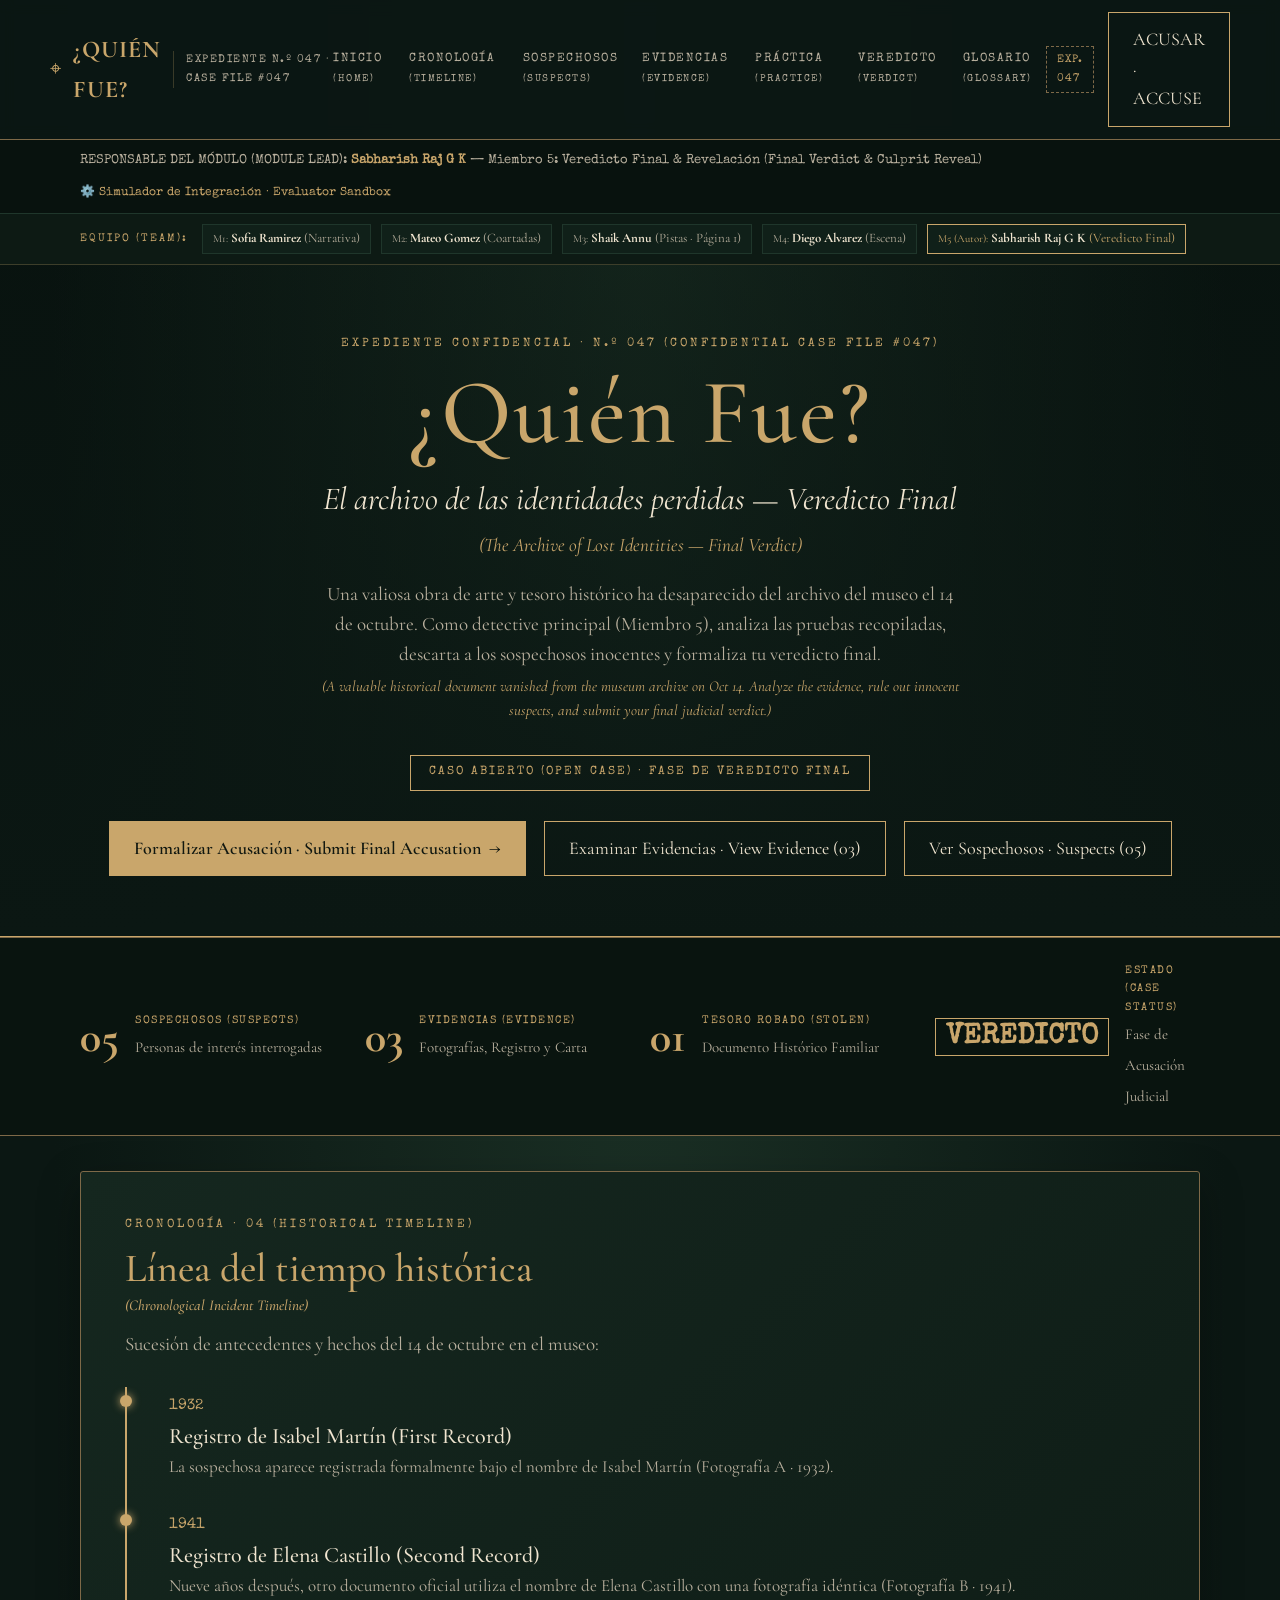
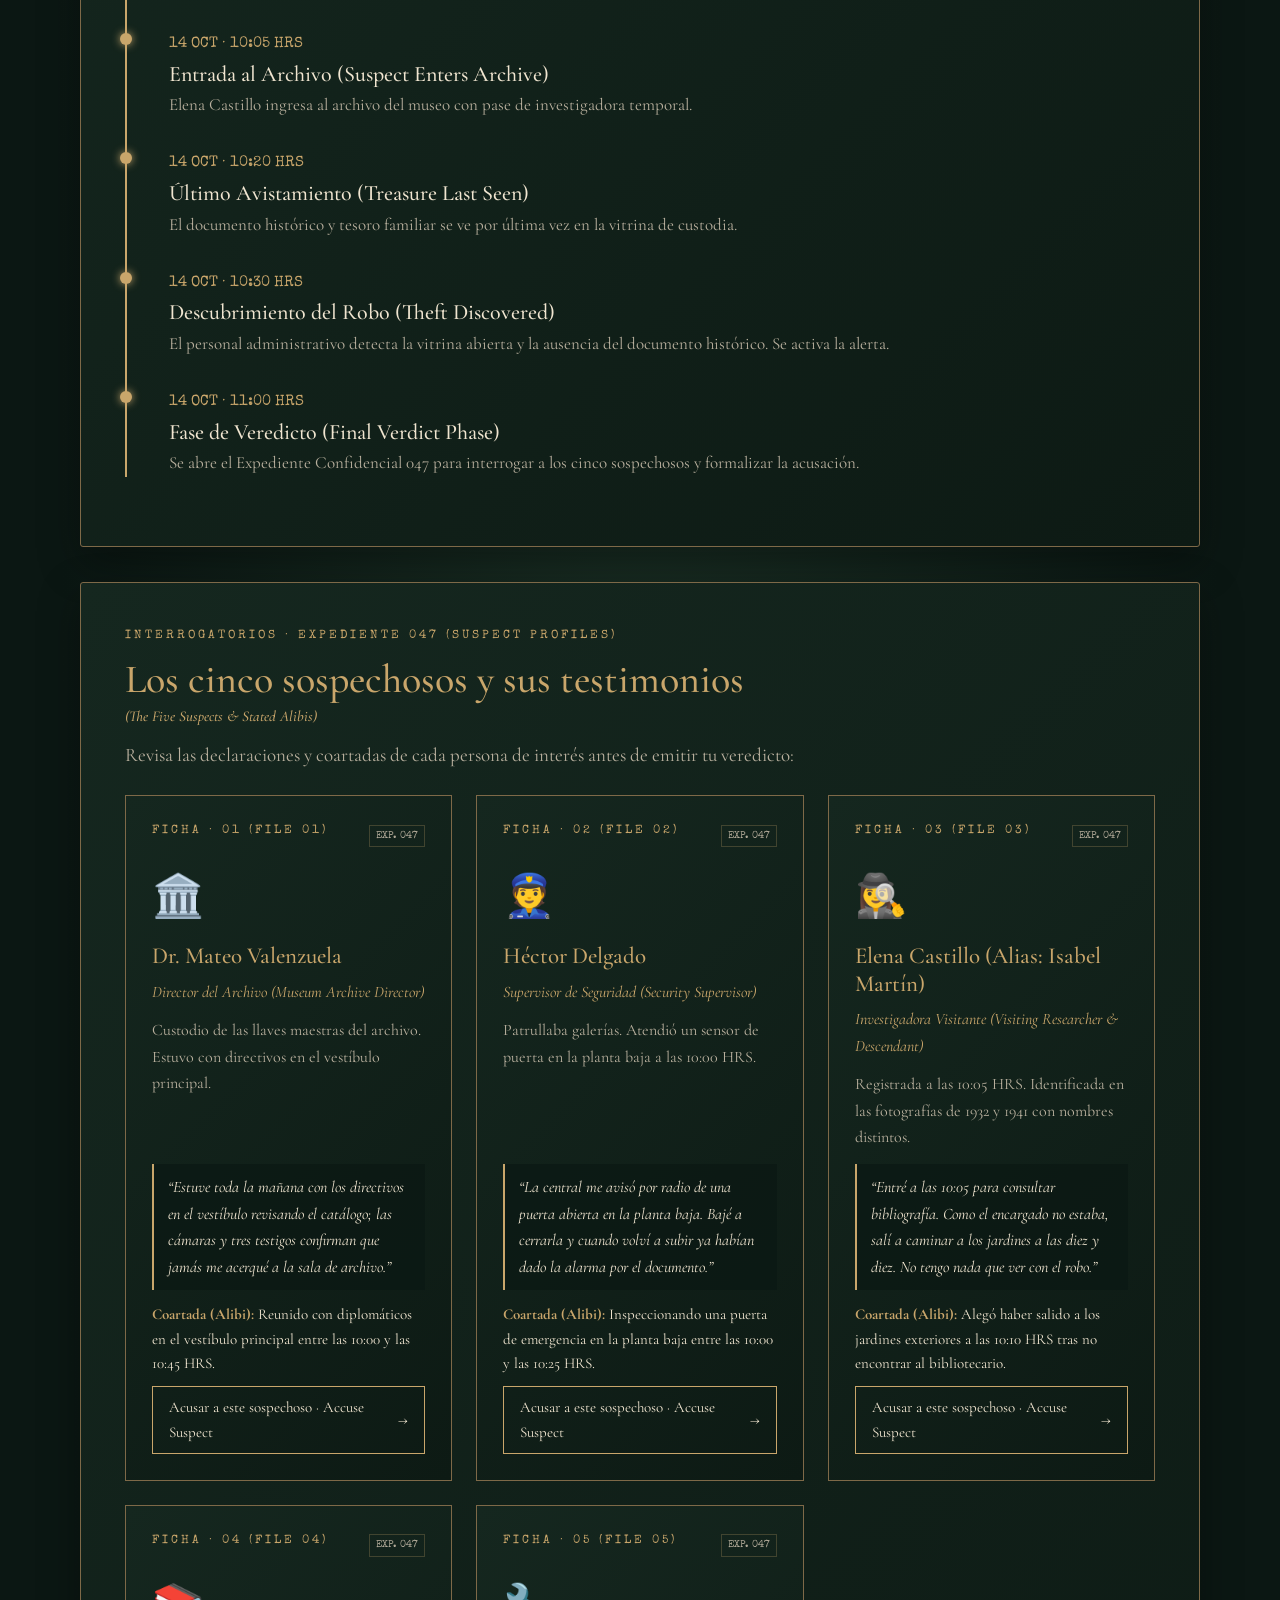
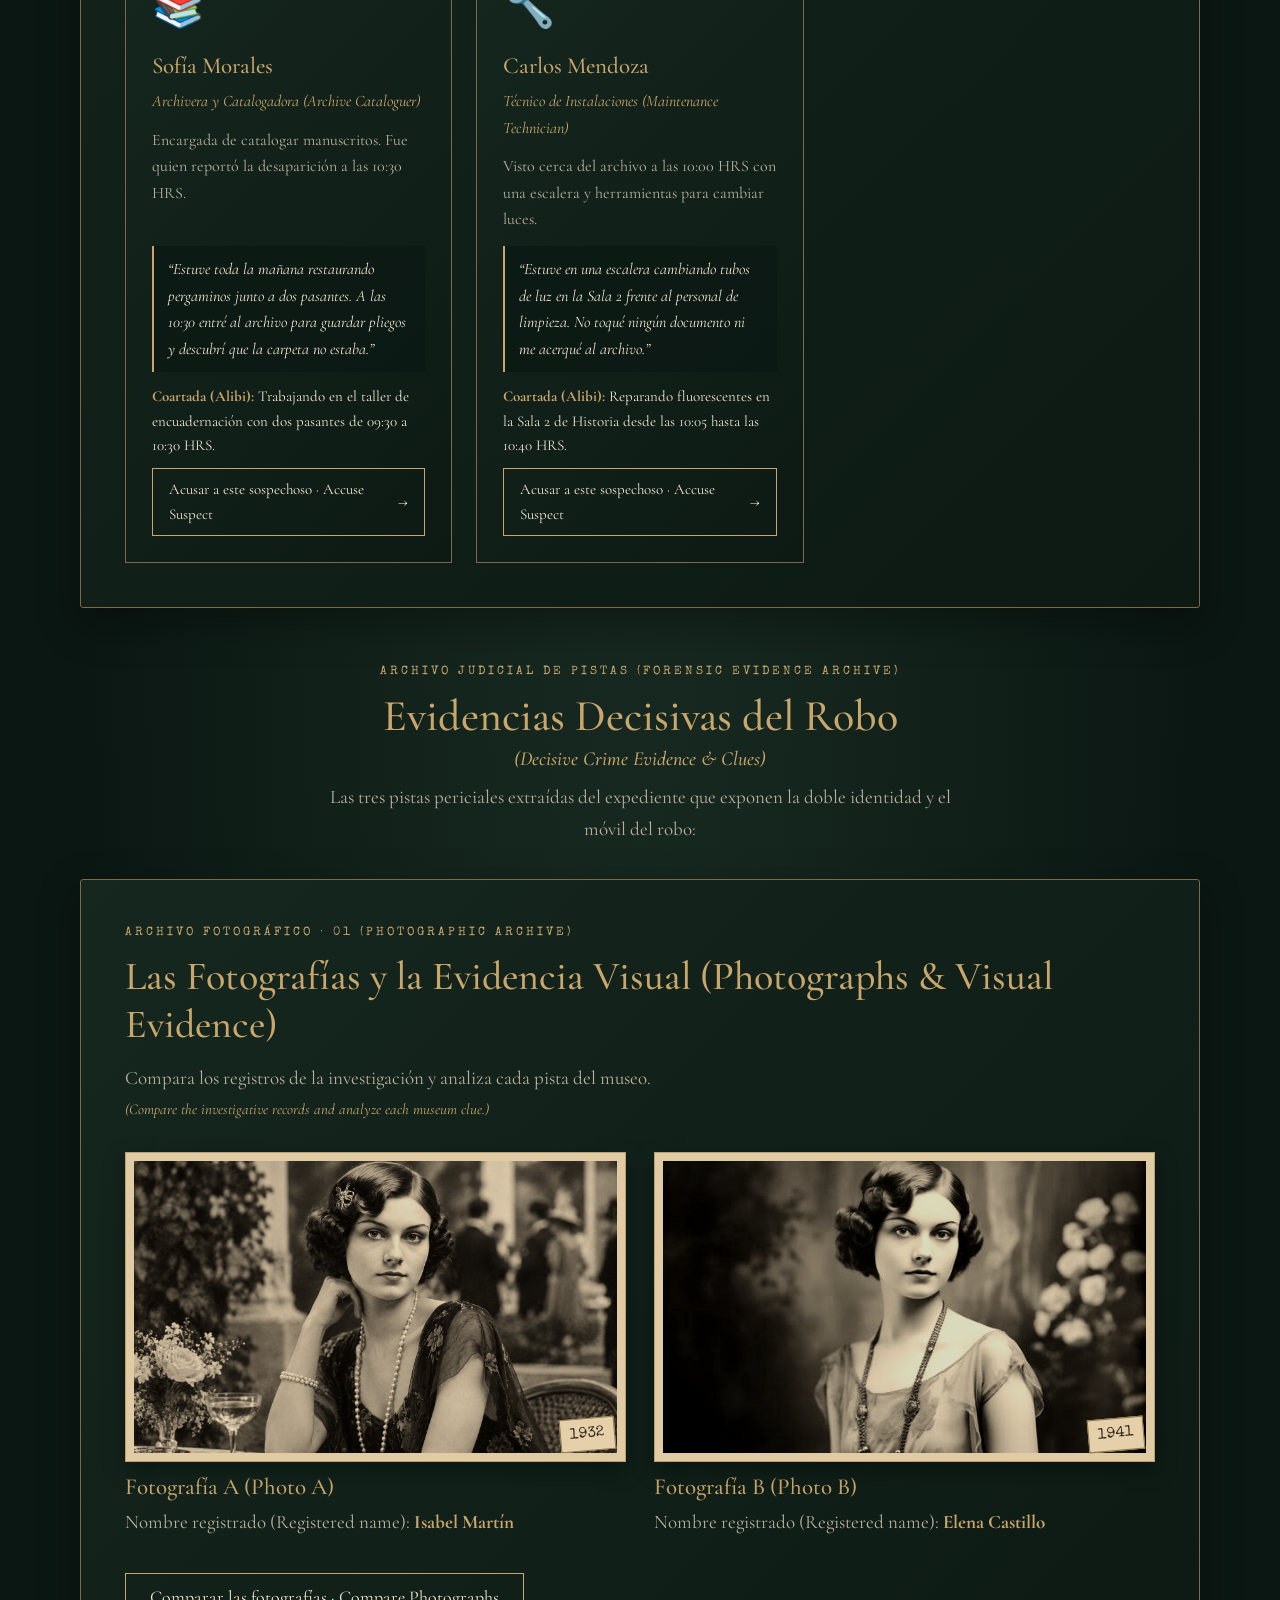
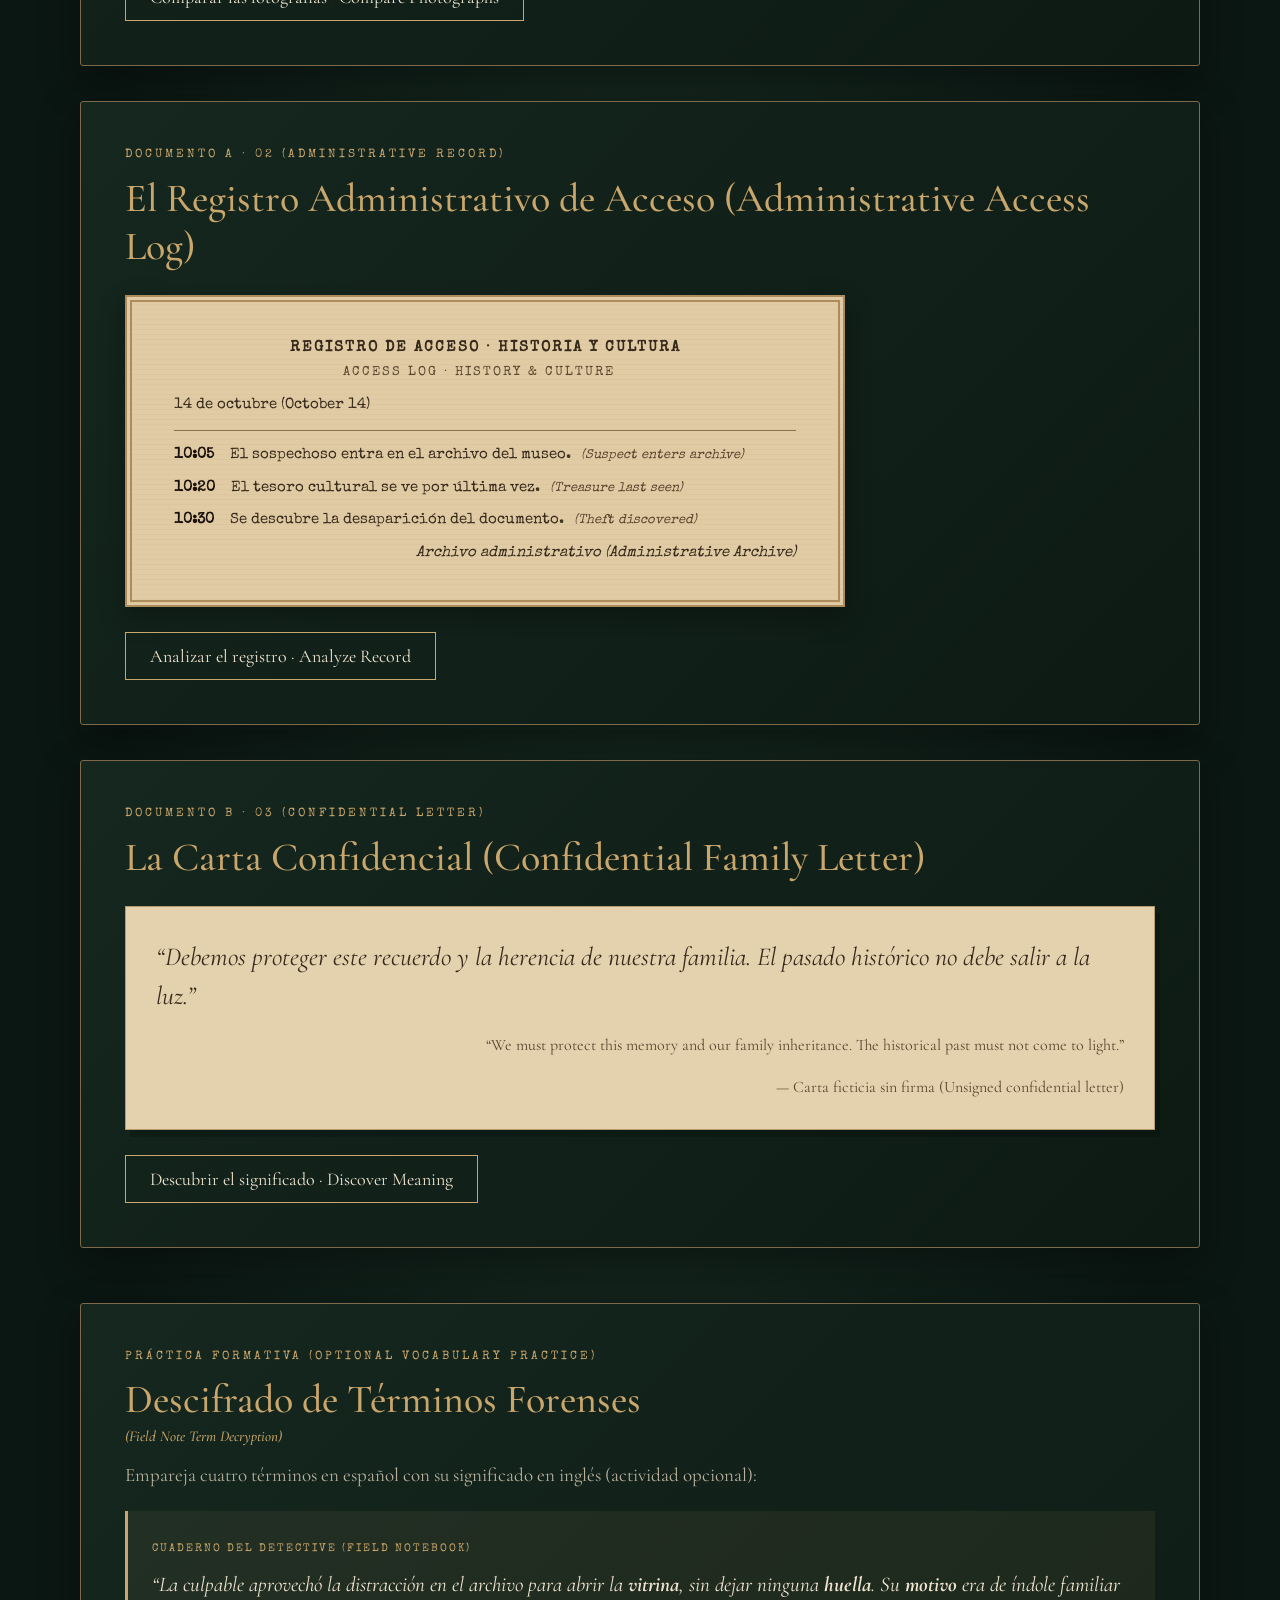
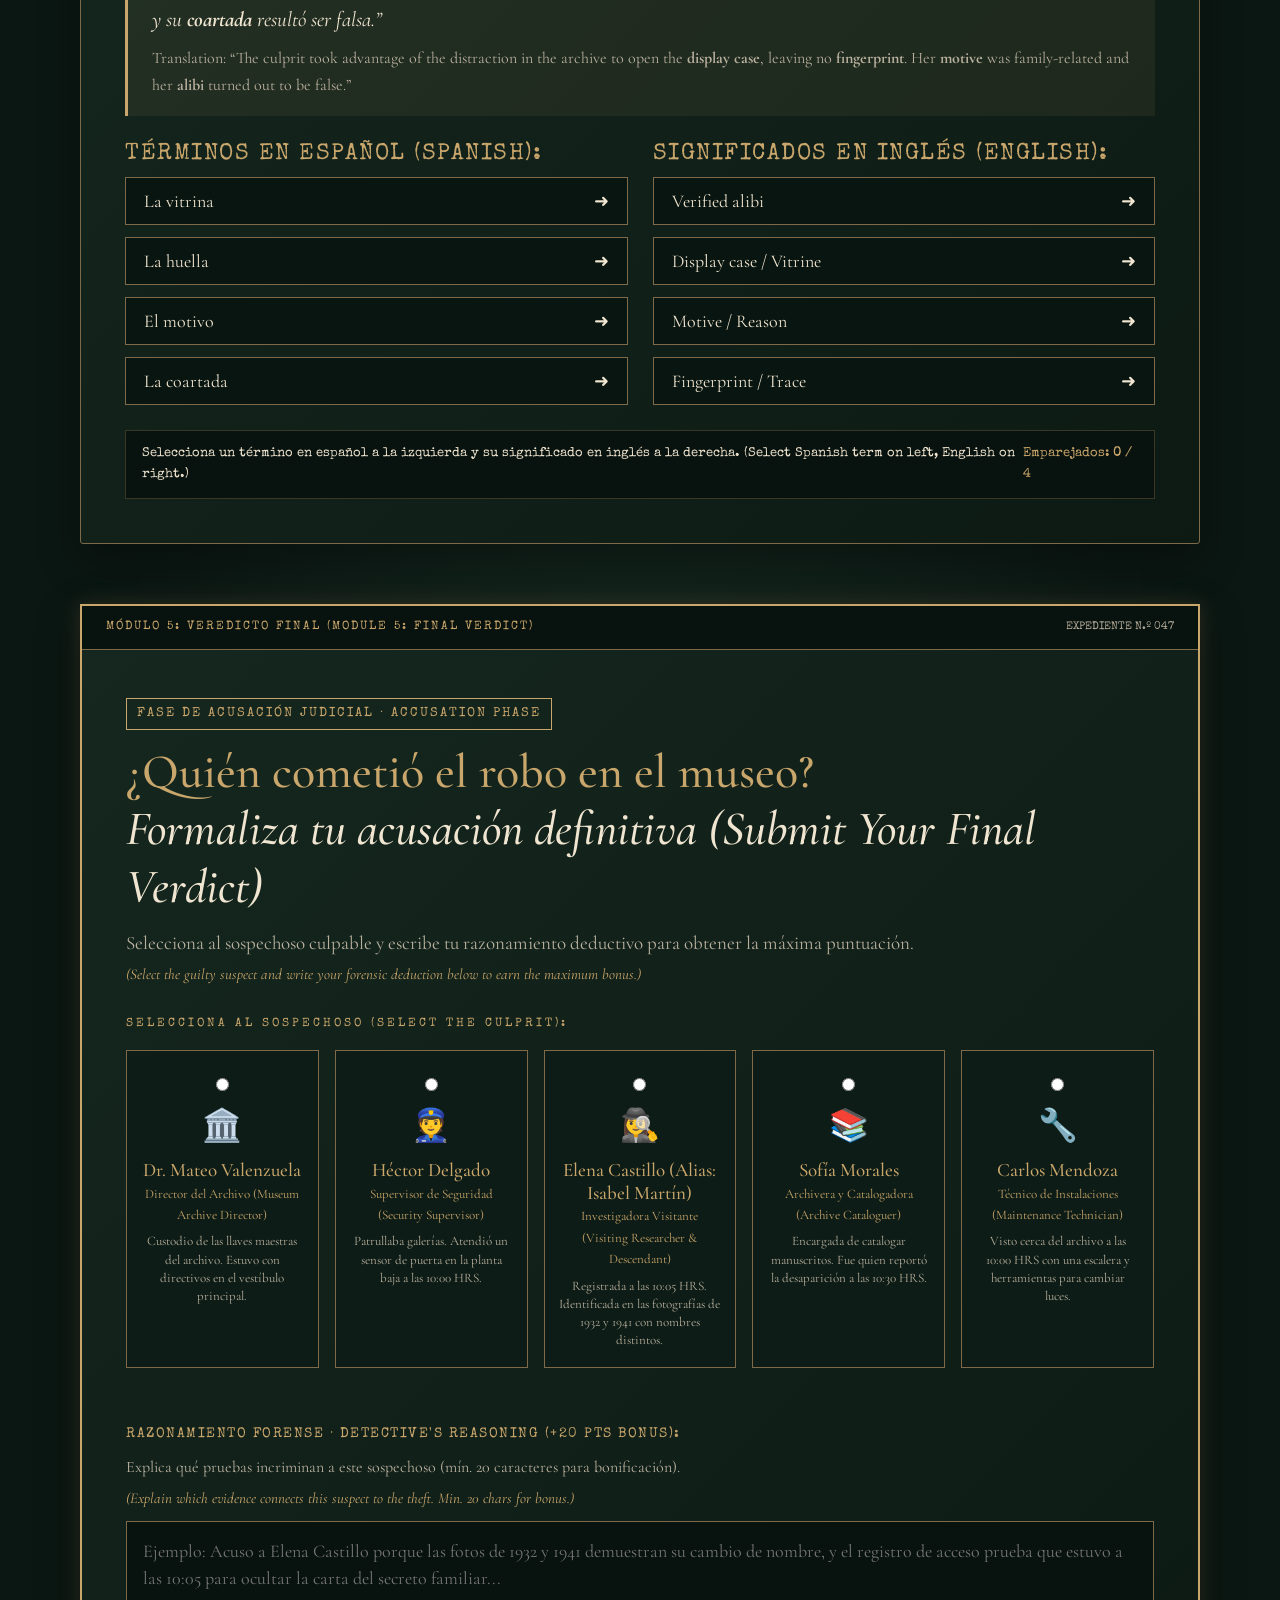
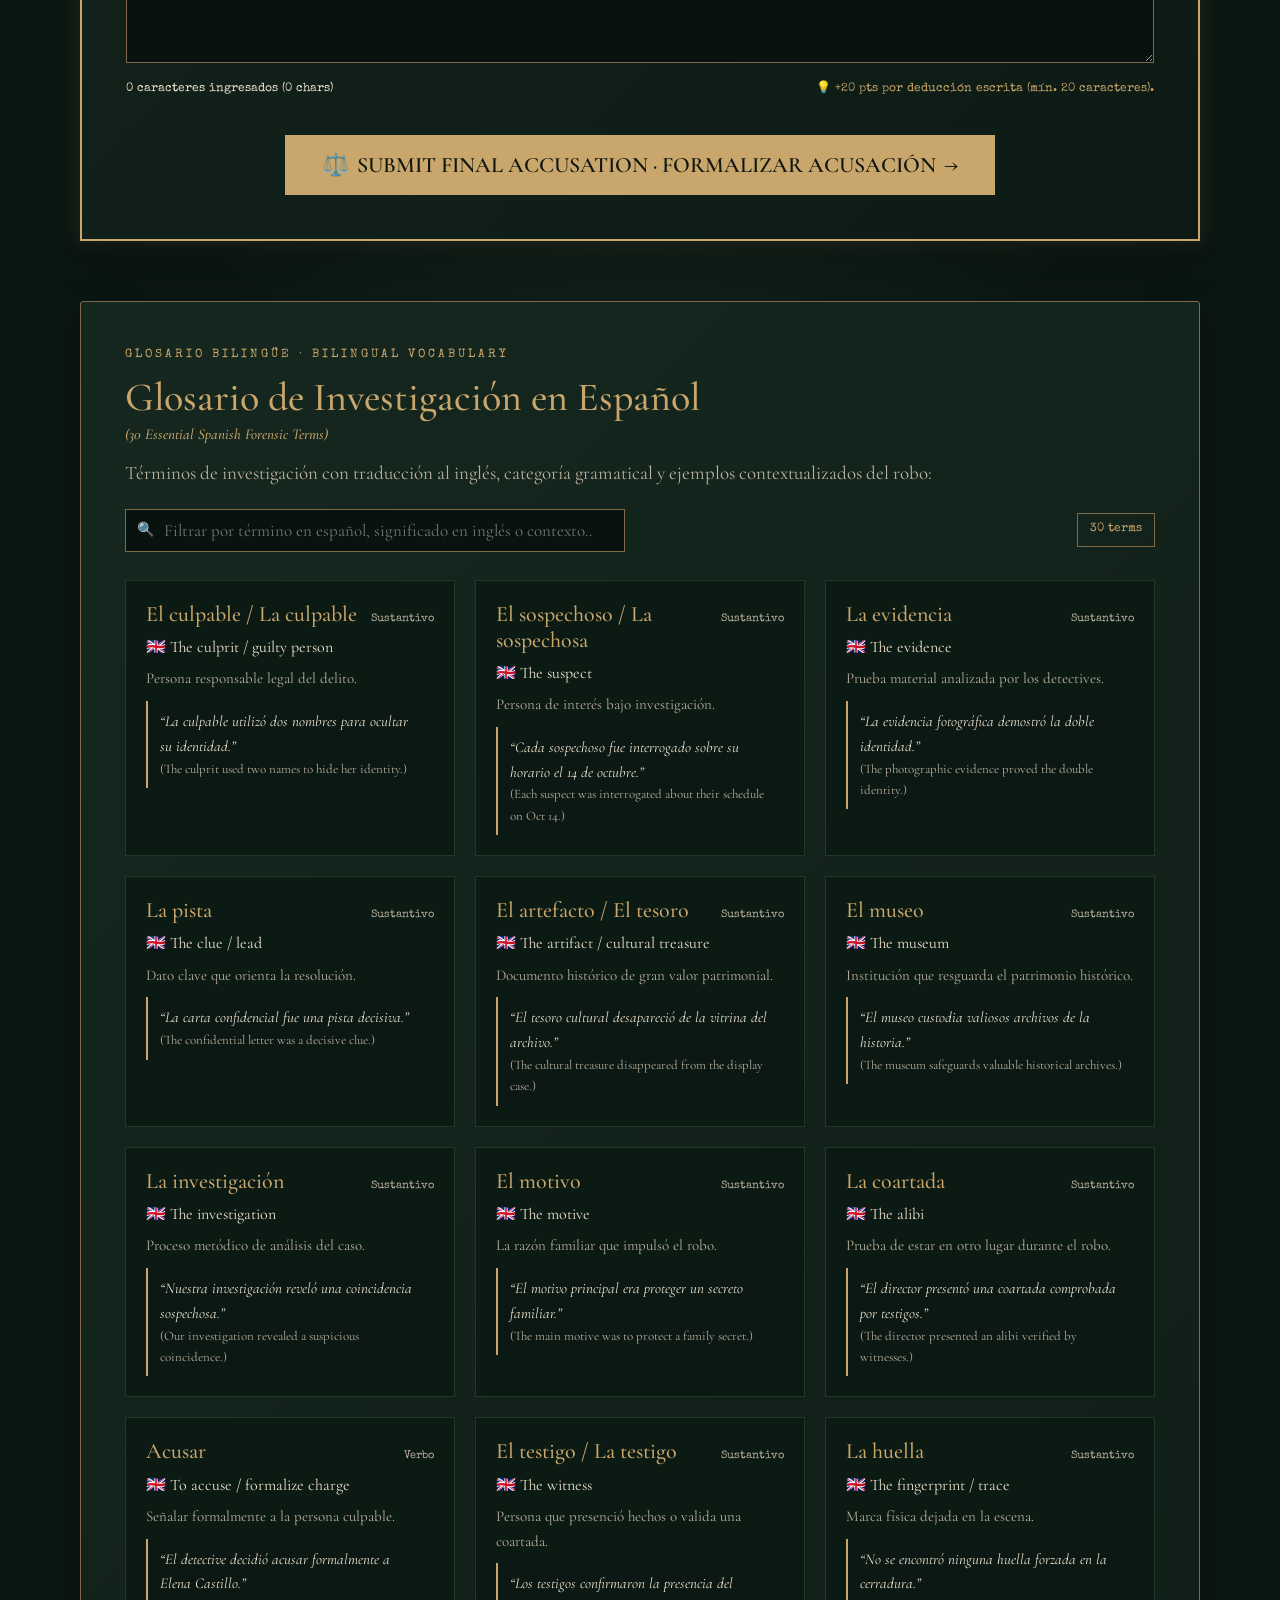
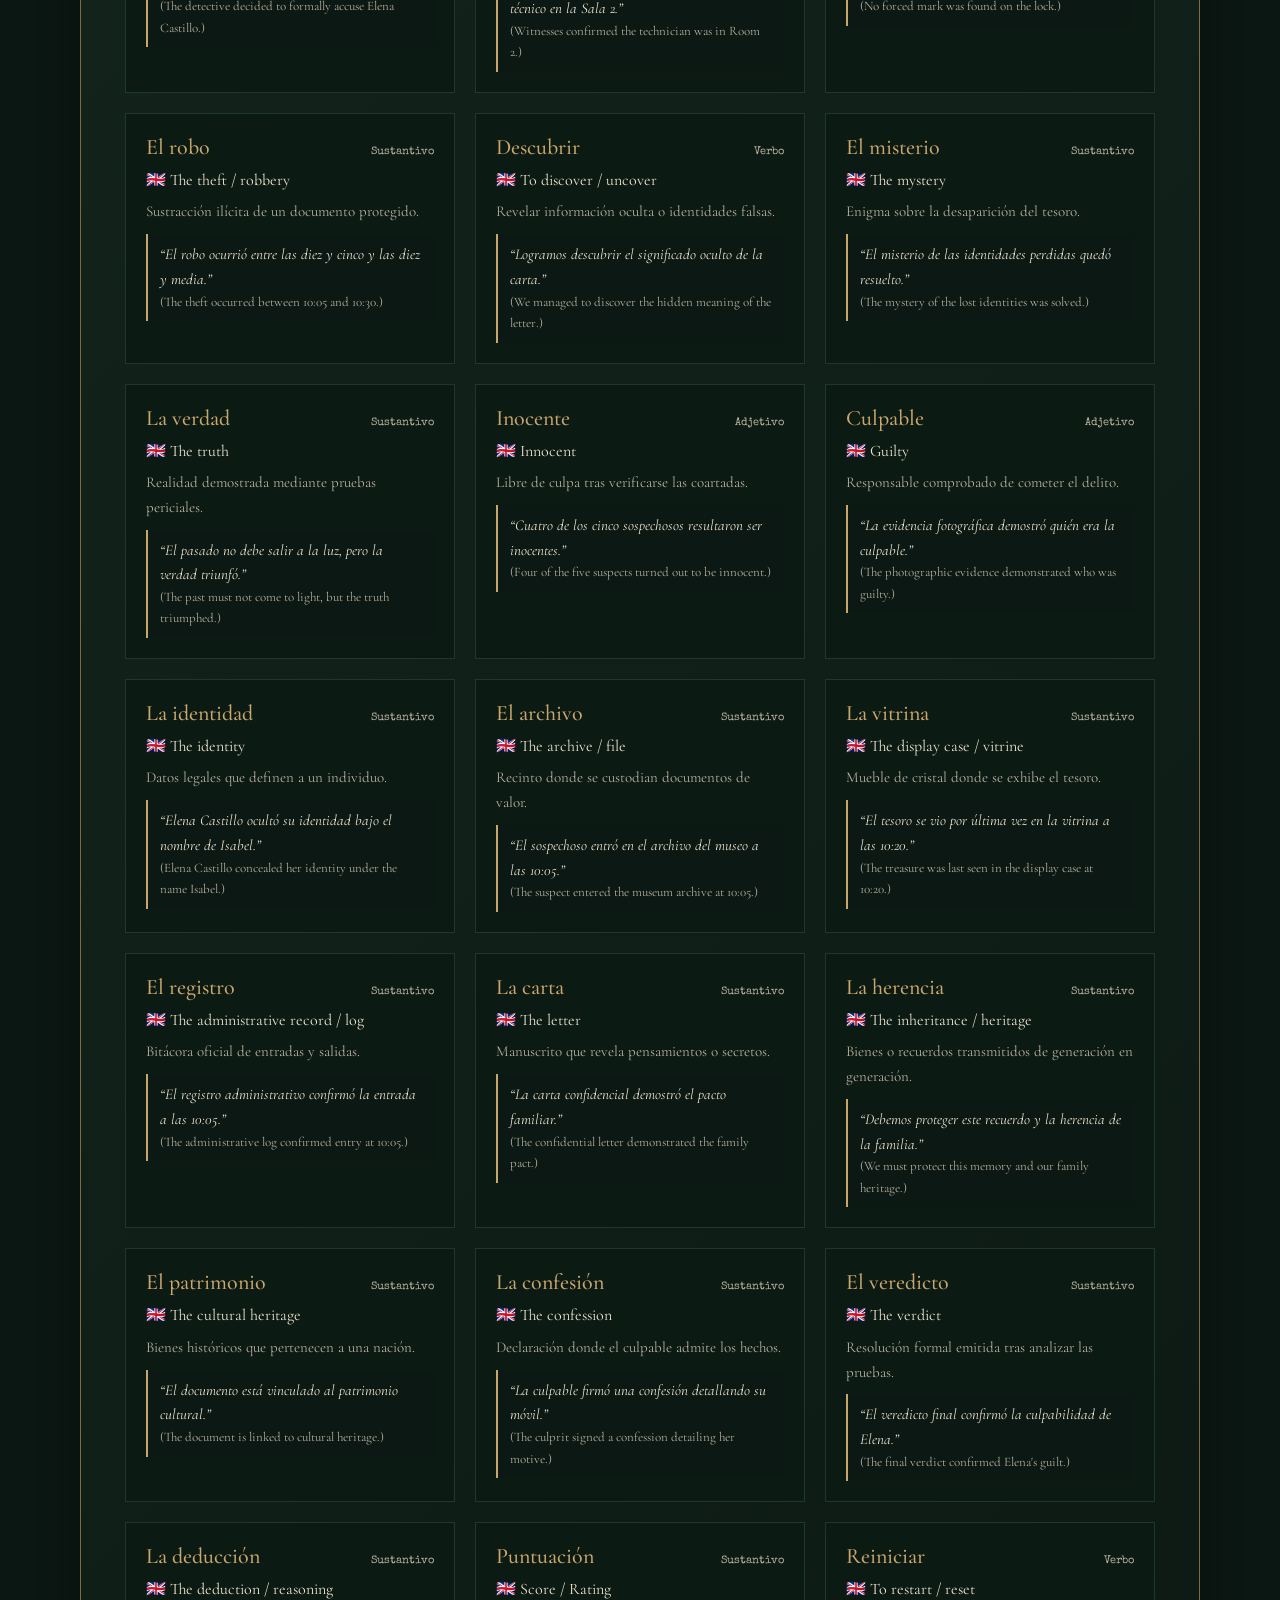
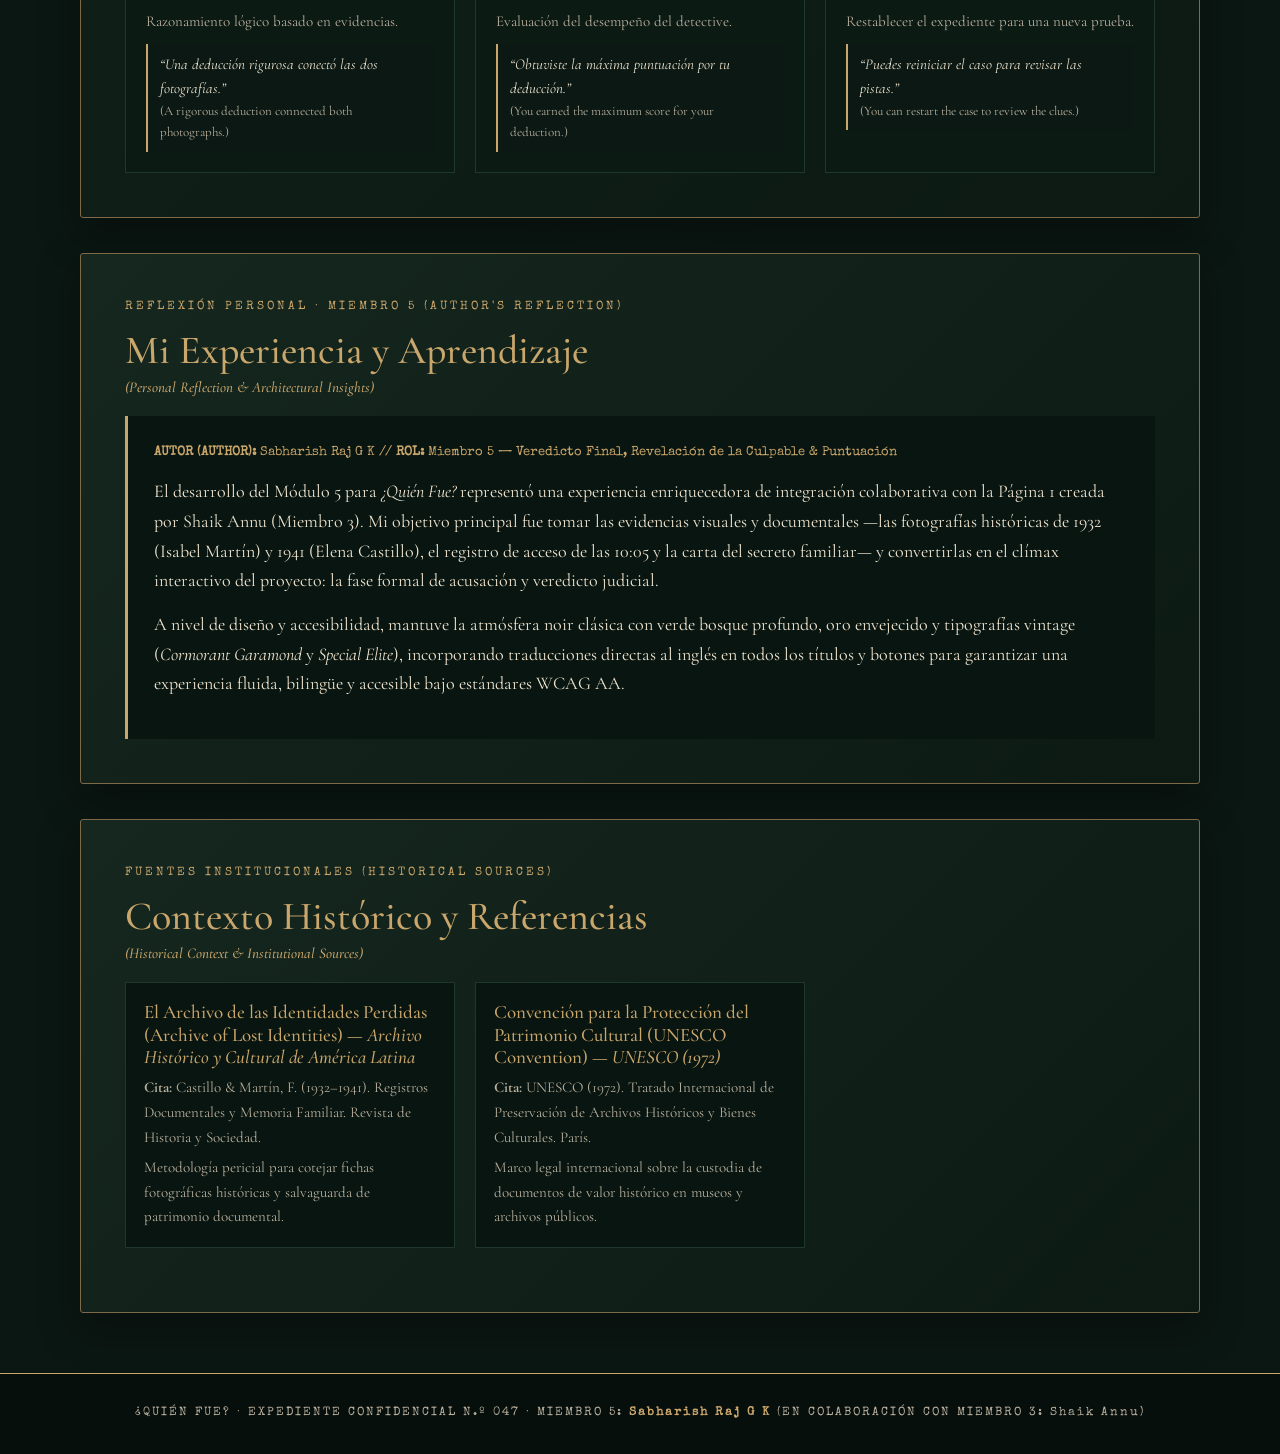
==== commit 6da66af8: "" ====
--- a/reveal.html
+++ b/reveal.html
@@ -1,55 +1,43 @@
 <!DOCTYPE html>
-<html lang="en">
+<html lang="es">
 <head>
   <meta charset="UTF-8">
   <meta name="viewport" content="width=device-width, initial-scale=1.0">
-  <title>¿Quién Fue? — Interactive Forensic Investigation & Final Verdict</title>
-  <meta name="description" content="¿Quién Fue? — A cinematic forensic mystery investigation website. Solve the museum heist of the Golden Pectoral of the Sun God through evidence analysis, Spanish language clues, suspect interrogations, and the final verdict.">
-  
-  <!-- High-Contrast Editorial Typography: Bodoni Moda, Manrope, IBM Plex Mono -->
-  <link rel="preconnect" href="https://fonts.googleapis.com">
-  <link rel="preconnect" href="https://fonts.gstatic.com" crossorigin>
-  <link href="https://fonts.googleapis.com/css2?family=Bodoni+Moda:ital,opsz,wght@0,6..96,400..800;1,6..96,400..800&family=IBM+Plex+Mono:wght@300;400;500;600&family=Manrope:wght@300;400;500;600;700&display=swap" rel="stylesheet">
-  
+  <title>¿Quién Fue? | Veredicto Final — El Archivo de las Identidades Perdidas</title>
+  <meta name="description" content="¿Quién Fue? (Who Was It?) — Expediente Confidencial N.º 047. Resolución pericial, acusación formal, síntesis de evidencias y veredicto final.">
+
+  <!-- Estilos y Tipografía Clásica Noir -->
   <link rel="stylesheet" href="reveal.css">
+  <script src="reveal.js" defer></script>
 </head>
+
 <body class="investigator-theme">
-  <!-- Accessible Skip Link for Keyboard Users and Screen Readers -->
-  <a href="#veredicto" class="skip-link">Skip to Final Accusation Form</a>
-
-  <!-- Low-Contrast Editorial Composition Grid Lines (Vestigae Aesthetic) -->
-  <div class="editorial-grid-overlay" aria-hidden="true">
-    <div class="editorial-grid-line"></div>
-    <div class="editorial-grid-line"></div>
-    <div class="editorial-grid-line"></div>
-    <div class="editorial-grid-line"></div>
-    <div class="editorial-grid-line"></div>
-    <div class="editorial-grid-line"></div>
-  </div>
-
-  <!-- A. SLIM EDITORIAL TOP NAVIGATION -->
+  <!-- Enlace Accesible de Salto (Skip Link) -->
+  <a href="#veredicto" class="skip-link">Saltar a la Acusación · Skip to Final Accusation</a>
+
+  <!-- A. NAVEGACIÓN SUPERIOR BILINGÜE -->
   <header class="top-nav" id="topNav" role="banner">
     <div class="nav-container">
-      <a href="#hero" class="nav-brand" aria-label="Home — ¿Quién Fue? Investigation Dossier">
+      <a href="#hero" class="nav-brand" aria-label="Inicio — ¿Quién Fue? Expediente Confidencial 047">
         <span class="brand-glyph" aria-hidden="true">⌖</span>
         <span class="brand-title">¿QUIÉN FUE?</span>
-        <span class="brand-tag">FORENSIC ARCHIVE • WHO WAS IT?</span>
+        <span class="brand-tag">EXPEDIENTE N.º 047 · CASE FILE #047</span>
       </a>
 
-      <nav class="nav-links" id="navLinks" role="navigation" aria-label="Main Navigation">
-        <a href="#hero" class="nav-link">HOME</a>
-        <a href="#narrativa" class="nav-link">TIMELINE</a>
-        <a href="#sospechosos" class="nav-link">SUSPECTS</a>
-        <a href="#evidencias" class="nav-link">EVIDENCE</a>
-        <a href="#practica" class="nav-link">PRACTICE</a>
-        <a href="#veredicto" class="nav-link">FINAL ACCUSATION</a>
-        <a href="#glosario" class="nav-link">VOCABULARY</a>
+      <nav class="nav-links" id="navLinks" role="navigation" aria-label="Navegación Principal">
+        <a href="#hero" class="nav-link">INICIO <small>(HOME)</small></a>
+        <a href="#narrativa" class="nav-link">CRONOLOGÍA <small>(TIMELINE)</small></a>
+        <a href="#sospechosos" class="nav-link">SOSPECHOSOS <small>(SUSPECTS)</small></a>
+        <a href="#evidencias" class="nav-link">EVIDENCIAS <small>(EVIDENCE)</small></a>
+        <a href="#practica" class="nav-link">PRÁCTICA <small>(PRACTICE)</small></a>
+        <a href="#veredicto" class="nav-link">VEREDICTO <small>(VERDICT)</small></a>
+        <a href="#glosario" class="nav-link">GLOSARIO <small>(GLOSSARY)</small></a>
       </nav>
 
       <div class="nav-actions">
-        <span class="case-badge" aria-label="Case Number">EXPEDIENTE #EXP-2026 (Case File)</span>
-        <a href="#veredicto" class="btn btn-rust btn-sm nav-cta-btn">SUBMIT ACCUSATION</a>
-        <button type="button" class="mobile-menu-toggle" id="mobileMenuToggle" aria-label="Toggle navigation menu" aria-expanded="false" aria-controls="navLinks">
+        <span class="case-badge">EXP. 047</span>
+        <a href="#veredicto" class="btn btn-sm nav-cta-btn">ACUSAR · ACCUSE</a>
+        <button type="button" class="mobile-menu-toggle" id="mobileMenuToggle" aria-label="Abrir menú" aria-expanded="false" aria-controls="navLinks">
           <span class="hamburger-bar"></span>
           <span class="hamburger-bar"></span>
           <span class="hamburger-bar"></span>
@@ -58,758 +46,470 @@
     </div>
   </header>
 
-  <!-- AUTHORSHIP BANNER, TEAM ACKNOWLEDGMENT & EVALUATION DRAWER -->
-  <section class="meta-strip" aria-label="Individual Authorship & Team Credits">
+  <!-- TIRA DE AUTORÍA Y ROSTER DEL EQUIPO -->
+  <section class="meta-strip" aria-label="Créditos y Autoría">
     <div class="container meta-strip-inner">
       <div class="author-dossier-tag">
-        <span class="meta-bullet" aria-hidden="true"></span>
-        <span class="meta-label">INDIVIDUAL MODULE LEAD:</span>
-        <strong id="displayAuthorName" class="author-inline-name">Sabharish K.</strong>
-        <span class="meta-role">— Member 5: Final Accusation, Culprit Reveal, Evidence Synthesis, Scoring Engine & Replay</span>
-      </div>
-
-      <!-- Developer / Evaluator Integration Simulation Drawer -->
+        <span>RESPONSABLE DEL MÓDULO (MODULE LEAD):</span>
+        <strong id="displayAuthorName" class="author-inline-name">Sabharish Raj G K</strong>
+        <span>— Miembro 5: Veredicto Final & Revelación (Final Verdict & Culprit Reveal)</span>
+      </div>
+
+      <!-- Simulador de Integración -->
       <details class="sim-drawer">
         <summary class="sim-summary">
-          <span class="sim-icon" aria-hidden="true">⚙️</span>
-          <span>Integration & Evaluation Sandbox (Modules 1–4)</span>
+          <span aria-hidden="true">⚙️</span>
+          <span>Simulador de Integración · Evaluator Sandbox</span>
         </summary>
         <div class="sim-dropdown">
-          <p class="sim-desc">
-            Test how this module calculates transparent scores based on clues and puzzle data transmitted from previous team modules:
-          </p>
+          <p>Sincronización con Página 1 (Shaik Annu) y módulos previos:</p>
           <div class="sim-row">
-            <label for="simCluesCount" class="sim-field">
-              <span>Clues Discovered (0–3):</span>
+            <label for="simCluesCount">
+              <span>Evidencias (0–3):</span>
               <input type="number" id="simCluesCount" min="0" max="3" value="3" class="sim-input">
             </label>
-            <label class="sim-checkbox-label">
+            <label>
               <input type="checkbox" id="simPuzzleCheckbox" checked>
-              <span>Spanish Cipher Solved (+10 pts)</span>
+              <span>Vocabulario resuelto</span>
             </label>
-            <button type="button" id="applyIntegrationSimBtn" class="btn btn-outline btn-xs">Update Parameters</button>
-          </div>
-          <span id="simStatusMsg" class="sim-status" aria-live="polite"></span>
+            <button type="button" id="applyIntegrationSimBtn" class="button" style="padding: 4px 10px; font-size: 13px;">Actualizar · Update</button>
+          </div>
+          <span id="simStatusMsg" style="color: var(--gold); display: block; margin-top: 5px;" aria-live="polite"></span>
         </div>
       </details>
     </div>
   </section>
 
-  <!-- TEAM PROJECT SUMMARY & INDIVIDUAL CONTRIBUTION BANNER -->
-  <aside class="team-roster-banner" aria-label="Project Team Roster">
+  <!-- ROSTER DEL EQUIPO -->
+  <aside class="team-roster-banner" aria-label="Equipo">
     <div class="container">
       <div class="team-roster-inner">
-        <span class="team-roster-label">ACADEMIC PROJECT TEAM:</span>
+        <span class="team-roster-label">EQUIPO (TEAM):</span>
         <div class="team-members-list">
-          <span class="team-member-pill"><small>Member 1:</small> <strong>Sofia Ramirez</strong> (Museum Archives & Historical Narrative)</span>
-          <span class="team-member-pill"><small>Member 2:</small> <strong>Mateo Gomez</strong> (Suspect Interrogations & Alibis)</span>
-          <span class="team-member-pill"><small>Member 3:</small> <strong>Camila Torres</strong> (Spanish Language Puzzles & Ciphers)</span>
-          <span class="team-member-pill"><small>Member 4:</small> <strong>Diego Alvarez</strong> (Crime Scene Inspection & Chemical Analysis)</span>
-          <span class="team-member-pill team-member-active"><small>Member 5 (Author):</small> <strong>Sabharish K.</strong> (Final Accusation, Verdict Reveal & Scoring Engine)</span>
+          <span class="team-member-pill"><small>M1:</small> <strong>Sofia Ramirez</strong> (Narrativa)</span>
+          <span class="team-member-pill"><small>M2:</small> <strong>Mateo Gomez</strong> (Coartadas)</span>
+          <span class="team-member-pill"><small>M3:</small> <strong>Shaik Annu</strong> (Pistas · Página 1)</span>
+          <span class="team-member-pill"><small>M4:</small> <strong>Diego Alvarez</strong> (Escena)</span>
+          <span class="team-member-pill team-member-active"><small>M5 (Autor):</small> <strong>Sabharish Raj G K</strong> (Veredicto Final)</span>
         </div>
       </div>
     </div>
   </aside>
 
+  <!-- B. HERO SECTION (BILINGÜE & AL GRANO) -->
+  <header class="hero" id="hero">
+    <p class="eyebrow">EXPEDIENTE CONFIDENCIAL · N.º 047 (CONFIDENTIAL CASE FILE #047)</p>
+    <h1>¿Quién Fue?</h1>
+    <p class="subtitle">El archivo de las identidades perdidas — Veredicto Final <span style="display:block; font-size: 19px; color: var(--gold); margin-top: 4px;">(The Archive of Lost Identities — Final Verdict)</span></p>
+    
+    <p class="intro">
+      Una valiosa obra de arte y tesoro histórico ha desaparecido del archivo del museo el 14 de octubre. 
+      Como detective principal (Miembro 5), analiza las pruebas recopiladas, descarta a los sospechosos inocentes y formaliza tu veredicto final.
+      <span class="lang-sub">(A valuable historical document vanished from the museum archive on Oct 14. Analyze the evidence, rule out innocent suspects, and submit your final judicial verdict.)</span>
+    </p>
+
+    <span class="case-label">CASO ABIERTO (OPEN CASE) · FASE DE VEREDICTO FINAL</span>
+
+    <div class="hero-actions-row">
+      <a href="#veredicto" class="button btn-solid-gold">
+        <span>Formalizar Acusación · Submit Final Accusation</span>
+        <span aria-hidden="true">→</span>
+      </a>
+      <a href="#evidencias" class="button">
+        <span>Examinar Evidencias · View Evidence (03)</span>
+      </a>
+      <a href="#sospechosos" class="button">
+        <span>Ver Sospechosos · Suspects (05)</span>
+      </a>
+    </div>
+  </header>
+
+  <!-- C. ESTADÍSTICAS DEL CASO -->
+  <section class="stats-section" aria-label="Estadísticas de la Investigación">
+    <div class="container">
+      <div class="stats-grid">
+        <div class="stat-item">
+          <span class="stat-number">05</span>
+          <div class="stat-meta">
+            <span class="stat-title">SOSPECHOSOS (SUSPECTS)</span>
+            <span class="stat-desc">Personas de interés interrogadas</span>
+          </div>
+        </div>
+
+        <div class="stat-item">
+          <span class="stat-number">03</span>
+          <div class="stat-meta">
+            <span class="stat-title">EVIDENCIAS (EVIDENCE)</span>
+            <span class="stat-desc">Fotografías, Registro y Carta</span>
+          </div>
+        </div>
+
+        <div class="stat-item">
+          <span class="stat-number">01</span>
+          <div class="stat-meta">
+            <span class="stat-title">TESORO ROBADO (STOLEN)</span>
+            <span class="stat-desc">Documento Histórico Familiar</span>
+          </div>
+        </div>
+
+        <div class="stat-item">
+          <span class="stat-number stat-highlight">VEREDICTO</span>
+          <div class="stat-meta">
+            <span class="stat-title">ESTADO (CASE STATUS)</span>
+            <span class="stat-desc">Fase de Acusación Judicial</span>
+          </div>
+        </div>
+      </div>
+    </div>
+  </section>
+
   <main id="main-content" role="main">
 
-    <!-- B. CINEMATIC HERO SECTION -->
-    <section class="hero-section" id="hero" aria-labelledby="heroTitle">
-      <div class="hero-lateral-status" aria-hidden="true">
-        <span>STATUS: ACTIVE FORENSIC INQUIRY</span>
-        <span class="lateral-separator">//</span>
-        <span>HALL 4: SOUTH PRE-COLUMBIAN WING</span>
-        <span class="lateral-separator">//</span>
-        <span>21:45 HRS</span>
-      </div>
-
-      <div class="container hero-grid">
-        <div class="hero-text-column">
-          <div class="eyebrow-container">
-            <span class="eyebrow-badge">CONFIDENTIAL CASE DOSSIER</span>
-            <span class="eyebrow-case">EXPEDIENTE #EXP-2026 (Case File) • MUSEUM HEIST</span>
-          </div>
-
-          <h1 id="heroTitle" class="hero-title">
-            EVERY CLUE<br>
-            <span class="hero-title-italic">LEAVES A TRACE.</span>
-          </h1>
-
-          <p class="hero-narrative">
-            During an exclusive after-hours gala at the National Museum of Archaeology & Gold Archives in Bogotá, the museum's prized pre-Columbian masterpiece—<strong id="headerArtefactName" class="artefact-inline-name">The Golden Pectoral of the Sun God</strong> (*El Pectoral Dorado del Sol*, Calima-Yotoco Culture)—vanished from its display vitrine during a scheduled 4-minute auxiliary electrical transfer (21:44 – 21:48 HRS), with the physical extraction executed in exactly 180 seconds (21:45 – 21:48 HRS). Five individuals had authorized access to the exhibition vault. One of them planned and executed the silent theft.
+    <!-- D. CRONOLOGÍA DE LOS HECHOS -->
+    <section class="panel section-spacing" id="narrativa" aria-labelledby="timelineHeading">
+      <p class="eyebrow">CRONOLOGÍA · 04 (HISTORICAL TIMELINE)</p>
+      <h2 id="timelineHeading">Línea del tiempo histórica <span class="lang-sub">(Chronological Incident Timeline)</span></h2>
+      <p style="color: var(--muted); margin-bottom: 20px;">
+        Sucesión de antecedentes y hechos del 14 de octubre en el museo:
+      </p>
+
+      <div class="timeline" id="incidentTimelineContainer" role="list" aria-label="Línea del tiempo del caso">
+        <!-- Poblado dinámicamente desde reveal.js -->
+      </div>
+    </section>
+
+    <!-- E. GALERÍA DE SOSPECHOSOS -->
+    <section class="panel section-spacing" id="sospechosos" aria-labelledby="suspectsHeading">
+      <p class="eyebrow">INTERROGATORIOS · EXPEDIENTE 047 (SUSPECT PROFILES)</p>
+      <h2 id="suspectsHeading">Los cinco sospechosos y sus testimonios <span class="lang-sub">(The Five Suspects & Stated Alibis)</span></h2>
+      <p style="color: var(--muted); margin-bottom: 25px;">
+        Revisa las declaraciones y coartadas de cada persona de interés antes de emitir tu veredicto:
+      </p>
+
+      <div class="suspects-editorial-grid" id="suspectsEditorialGallery">
+        <!-- Poblado dinámicamente desde reveal.js -->
+      </div>
+    </section>
+
+    <!-- F. ARCHIVO DE EVIDENCIAS (FORMATO Y DISEÑO IDÉNTICO A LA PÁGINA 1) -->
+    <section class="section-spacing" id="evidencias" aria-labelledby="evidenceHeading">
+      <div style="text-align: center; margin-bottom: 30px;">
+        <p class="eyebrow">ARCHIVO JUDICIAL DE PISTAS (FORENSIC EVIDENCE ARCHIVE)</p>
+        <h2 id="evidenceHeading" style="font-size: clamp(32px, 5vw, 44px);">Evidencias Decisivas del Robo <span class="lang-sub" style="font-size: 20px;">(Decisive Crime Evidence & Clues)</span></h2>
+        <p style="color: var(--muted); max-width: 650px; margin: 10px auto;">
+          Las tres pistas periciales extraídas del expediente que exponen la doble identidad y el móvil del robo:
+        </p>
+      </div>
+
+      <div id="evidenceCardsContainer">
+        <!-- Poblado dinámicamente:
+             1. Archivo Fotográfico (Fotografía A 1932 vs Fotografía B 1941)
+             2. Documento A · El registro administrativo (14 de octubre)
+             3. Documento B · La carta confidencial ("Debemos proteger este recuerdo...") -->
+      </div>
+    </section>
+
+    <!-- PRÁCTICA FORMATIVA DE VOCABULARIO -->
+    <section class="panel section-spacing" id="practica" aria-labelledby="practiceHeading">
+      <p class="eyebrow">PRÁCTICA FORMATIVA (OPTIONAL VOCABULARY PRACTICE)</p>
+      <h2 id="practiceHeading">Descifrado de Términos Forenses <span class="lang-sub">(Field Note Term Decryption)</span></h2>
+      <p style="color: var(--muted);">
+        Empareja cuatro términos en español con su significado en inglés (actividad opcional):
+      </p>
+
+      <div class="practice-clue-banner">
+        <span class="clue-tag">CUADERNO DEL DETECTIVE (FIELD NOTEBOOK)</span>
+        <p class="clue-text">
+          “La culpable aprovechó la distracción en el archivo para abrir la <strong>vitrina</strong>, sin dejar ninguna <strong>huella</strong>. Su <strong>motivo</strong> era de índole familiar y su <strong>coartada</strong> resultó ser falsa.”
+        </p>
+        <p class="clue-translation">
+          Translation: “The culprit took advantage of the distraction in the archive to open the <strong>display case</strong>, leaving no <strong>fingerprint</strong>. Her <strong>motive</strong> was family-related and her <strong>alibi</strong> turned out to be false.”
+        </p>
+      </div>
+
+      <div class="practice-matching-grid" role="region" aria-label="Emparejamiento de términos forenses">
+        <div>
+          <h3 class="practice-column-title">TÉRMINOS EN ESPAÑOL (SPANISH):</h3>
+          <div class="term-buttons-list" id="spanishTermsList" role="group" aria-label="Términos en español"></div>
+        </div>
+
+        <div>
+          <h3 class="practice-column-title">SIGNIFICADOS EN INGLÉS (ENGLISH):</h3>
+          <div class="term-buttons-list" id="englishTermsList" role="group" aria-label="Significados en inglés"></div>
+        </div>
+      </div>
+
+      <div class="practice-feedback-bar" aria-live="polite">
+        <span id="practiceStatusText">Selecciona un término en español y luego su significado en inglés.</span>
+        <span style="color: var(--gold);">Emparejados: <strong id="practiceSolvedCount">0</strong> / 4</span>
+      </div>
+
+      <div id="practiceCompleteBanner" class="practice-complete-banner practice-hidden" aria-live="polite">
+        <span style="font-size: 32px;" aria-hidden="true">🎖️</span>
+        <div style="flex-grow: 1;">
+          <h4 style="color: #6ee7b7; margin-bottom: 4px;">¡PRÁCTICA COMPLETADA! · PRACTICE COMPLETED!</h4>
+          <p style="font-size: 16px; color: var(--cream);">
+            Has descifrado los cuatro términos (*la vitrina*, *la huella*, *el motivo*, *la coartada*). Continúa abajo hacia el veredicto.
           </p>
-
-          <div class="hero-actions">
-            <a href="#veredicto" class="btn btn-rust btn-lg">
-              <span>FORMALIZE ACCUSATION</span>
-              <span class="btn-arrow" aria-hidden="true">→</span>
-            </a>
-            <a href="#sospechosos" class="btn btn-outline btn-lg">
-              <span>REVIEW SUSPECT PROFILES (05)</span>
-            </a>
-          </div>
-
-          <div class="hero-evidence-quicklink">
-            <span class="quicklink-icon" aria-hidden="true">⚲</span>
-            <span class="quicklink-text">Physical evidence secured: <strong>03 forensic leads under judicial custody</strong>.</span>
-          </div>
-        </div>
-
-        <div class="hero-visual-column">
-          <div class="film-frame hero-film-frame" aria-label="Forensic contact sheet photograph of the compromised display vitrine">
-            <div class="film-sprockets film-sprockets-top"></div>
+        </div>
+        <button type="button" id="resetPracticeBtn" class="button" style="padding: 6px 14px; font-size: 14px;">Reiniciar · Reset</button>
+      </div>
+    </section>
+
+    <!-- G. FORMULARIO DE ACUSACIÓN FORMAL Y VEREDICTO FINAL -->
+    <section class="verdict-primary-section section-spacing" id="veredicto" aria-labelledby="accusationHeading">
+      <div class="verdict-dossier-wrapper">
+        <div class="dossier-top-tab">
+          <div class="tab-badge">MÓDULO 5: VEREDICTO FINAL (MODULE 5: FINAL VERDICT)</div>
+          <div class="tab-case-ref">EXPEDIENTE N.º 047</div>
+        </div>
+
+        <div class="dossier-inner-content">
+          <div style="margin-bottom: 25px;">
+            <span class="stamp-confidential">FASE DE ACUSACIÓN JUDICIAL · ACCUSATION PHASE</span>
+            <h2 id="accusationHeading" class="verdict-main-heading">
+              ¿Quién cometió el robo en el museo?<br>
+              <span style="color: var(--cream); font-style: italic;">Formaliza tu acusación definitiva (Submit Your Final Verdict)</span>
+            </h2>
+            <p class="verdict-instructions">
+              Selecciona al sospechoso culpable y escribe tu razonamiento deductivo para obtener la máxima puntuación.
+              <span class="lang-sub">(Select the guilty suspect and write your forensic deduction below to earn the maximum bonus.)</span>
+            </p>
+          </div>
+
+          <!-- Alerta de Validación Accesible -->
+          <div id="validationAlert" class="alert-box alert-error alert-hidden" role="alert" aria-live="assertive">
+            <span aria-hidden="true" style="font-size: 24px;">⚠️</span>
+            <div>
+              <strong>ATENCIÓN (ATTENTION REQUIRED):</strong>
+              <span id="validationAlertText">Debes seleccionar a uno de los sospechosos antes de acusar.</span>
+            </div>
+          </div>
+
+          <!-- Formulario de Acusación -->
+          <form id="accusationForm" novalidate>
+            <fieldset style="border: none; margin: 0; padding: 0;">
+              <legend class="eyebrow" style="margin-bottom: 15px;">SELECCIONA AL SOSPECHOSO (SELECT THE CULPRIT):</legend>
+              <div class="suspects-selection-grid" id="suspectsGrid" role="radiogroup" aria-label="Selecciona a la persona culpable">
+                <!-- Tarjetas de radio generadas dinámicamente -->
+              </div>
+            </fieldset>
+
+            <!-- Campo de Deducción -->
+            <div class="deduction-field-container">
+              <label for="accusationReason" class="deduction-label">
+                <span class="label-heading">RAZONAMIENTO FORENSE · DETECTIVE'S REASONING (+20 PTS BONUS):</span>
+                <span class="label-subtext">
+                  Explica qué pruebas incriminan a este sospechoso (mín. 20 caracteres para bonificación).
+                  <span class="lang-sub">(Explain which evidence connects this suspect to the theft. Min. 20 chars for bonus.)</span>
+                </span>
+              </label>
+              <textarea
+                id="accusationReason"
+                name="accusationReason"
+                class="deduction-textarea"
+                rows="4"
+                placeholder="Ejemplo: Acuso a Elena Castillo porque las fotos de 1932 y 1941 demuestran su cambio de nombre, y el registro de acceso prueba que estuvo a las 10:05 para ocultar la carta del secreto familiar..."
+                aria-describedby="reasoningHelp"
+              ></textarea>
+              <div id="reasoningHelp" class="deduction-helper-bar">
+                <span id="reasoningCharCounter">0 caracteres ingresados (0 chars)</span>
+                <span style="color: var(--gold);">💡 +20 pts por deducción escrita (mín. 20 caracteres).</span>
+              </div>
+            </div>
+
+            <!-- Botón Principal de Acusación -->
+            <div class="action-center-bar">
+              <button type="submit" id="accuseBtn" class="button btn-solid-gold btn-xl">
+                <span aria-hidden="true">⚖️</span>
+                <span>SUBMIT FINAL ACCUSATION · FORMALIZAR ACUSACIÓN</span>
+                <span aria-hidden="true">→</span>
+              </button>
+            </div>
+          </form>
+
+          <!-- SECCIÓN DE REVELACIÓN (Hidden until submitted) -->
+          <section id="revealSection" class="reveal-dossier-results section-hidden" aria-labelledby="revealHeading" aria-live="polite">
             
-            <div class="film-negative-visual">
-              <div class="viewfinder-grid">
-                <div class="crosshair crosshair-tl"></div>
-                <div class="crosshair crosshair-tr"></div>
-                <div class="crosshair crosshair-bl"></div>
-                <div class="crosshair crosshair-br"></div>
-                <div class="focus-reticle"></div>
-              </div>
-
-              <!-- Cinematic SVG Illustration of the Compromised Vitrine & Pedestal -->
-              <svg class="scene-illustration" viewBox="0 0 600 700" preserveAspectRatio="xMidYMid meet" aria-hidden="true">
-                <defs>
-                  <radialGradient id="vaultLight" cx="50%" cy="30%" r="70%">
-                    <stop offset="0%" stop-color="#A64B38" stop-opacity="0.35"/>
-                    <stop offset="50%" stop-color="#241b17" stop-opacity="0.6"/>
-                    <stop offset="100%" stop-color="#0a0a0a" stop-opacity="0.95"/>
-                  </radialGradient>
-                  <linearGradient id="laserBeam" x1="0%" y1="0%" x2="100%" y2="100%">
-                    <stop offset="0%" stop-color="#813B2D" stop-opacity="0.8"/>
-                    <stop offset="100%" stop-color="#813B2D" stop-opacity="0.0"/>
-                  </linearGradient>
-                </defs>
-
-                <!-- Vault Background -->
-                <rect width="600" height="700" fill="url(#vaultLight)"/>
-                
-                <!-- Architectural Grid Lines -->
-                <line x1="80" y1="0" x2="80" y2="700" stroke="#E9E6E2" stroke-opacity="0.08" stroke-dasharray="4 8"/>
-                <line x1="520" y1="0" x2="520" y2="700" stroke="#E9E6E2" stroke-opacity="0.08" stroke-dasharray="4 8"/>
-                <line x1="0" y1="480" x2="600" y2="480" stroke="#E9E6E2" stroke-opacity="0.12"/>
-                
-                <!-- Forensic Laser Cone -->
-                <polygon points="300,100 160,540 440,540" fill="url(#laserBeam)" opacity="0.25"/>
-
-                <!-- Pedestal -->
-                <polygon points="210,480 390,480 420,620 180,620" fill="#1c1816" stroke="#E9E6E2" stroke-opacity="0.25"/>
-                <polygon points="220,440 380,440 390,480 210,480" fill="#26201c" stroke="#813B2D" stroke-opacity="0.6"/>
-
-                <!-- Compromised Glass Vitrine Frame -->
-                <polygon points="190,260 410,260 430,440 170,440" fill="none" stroke="#E9E6E2" stroke-opacity="0.4" stroke-width="1.5"/>
-                <line x1="190" y1="260" x2="250" y2="200" stroke="#E9E6E2" stroke-opacity="0.3"/>
-                <line x1="410" y1="260" x2="470" y2="200" stroke="#E9E6E2" stroke-opacity="0.3"/>
-                <line x1="250" y1="200" x2="470" y2="200" stroke="#E9E6E2" stroke-opacity="0.3"/>
-                <line x1="470" y1="200" x2="490" y2="380" stroke="#E9E6E2" stroke-opacity="0.3"/>
-                <line x1="430" y1="440" x2="490" y2="380" stroke="#E9E6E2" stroke-opacity="0.3"/>
-
-                <!-- Ghost Silhouette of Stolen Sun Pectoral -->
-                <path d="M300,310 C320,310 340,325 340,345 C340,370 315,385 300,410 C285,385 260,370 260,345 C260,325 280,310 300,310 Z"
-                      fill="none" stroke="#A64B38" stroke-width="2" stroke-dasharray="6 4" opacity="0.75"/>
-                <circle cx="300" cy="345" r="14" fill="#813B2D" opacity="0.35"/>
-
-                <!-- Evidence Marker #1 on Floor -->
-                <polygon points="140,560 175,560 160,590 125,590" fill="#813B2D"/>
-                <text x="145" y="582" fill="#E9E6E2" font-family="'IBM Plex Mono', monospace" font-size="16" font-weight="bold">#1</text>
-              </svg>
-
-              <div class="film-grain-overlay"></div>
+            <!-- Banner de Resultado -->
+            <div id="outcomeBanner" class="outcome-banner">
+              <div class="outcome-icon" id="outcomeIcon" aria-hidden="true">🔍</div>
+              <div>
+                <span id="outcomeTag" class="outcome-tag">VEREDICTO JUDICIAL (JUDICIAL VERDICT)</span>
+                <h3 id="revealHeading" class="outcome-title">Evaluando acusación...</h3>
+                <p id="outcomeMessage" class="outcome-desc"></p>
+              </div>
             </div>
 
-            <div class="film-sprockets film-sprockets-bottom"></div>
-
-            <div class="film-caption">
-              <span class="film-meta-tag">KODAK TRI-X 400 // FORENSIC CONTACT SHEET</span>
-              <span class="film-timestamp">HALL 4 • 21:48:12</span>
-            </div>
-          </div>
-        </div>
-      </div>
-    </section>
-
-    <!-- C. CASE OVERVIEW AND STATISTICS -->
-    <section class="stats-section" aria-label="Investigation Statistics Overview">
-      <div class="container">
-        <div class="stats-grid">
-          <div class="stat-item">
-            <span class="stat-number">05</span>
-            <div class="stat-meta">
-              <span class="stat-title">SUSPECTS INTERROGATED</span>
-              <span class="stat-desc">Personnel under inquiry (*Sospechosos*)</span>
-            </div>
-          </div>
-
-          <div class="stat-divider" aria-hidden="true"></div>
-
-          <div class="stat-item">
-            <span class="stat-number">03</span>
-            <div class="stat-meta">
-              <span class="stat-title">KEY EVIDENCE PIECES</span>
-              <span class="stat-desc">Chemical, handwriting & physical files (*Evidencia*)</span>
-            </div>
-          </div>
-
-          <div class="stat-divider" aria-hidden="true"></div>
-
-          <div class="stat-item">
-            <span class="stat-number">01</span>
-            <div class="stat-meta">
-              <span class="stat-title">STOLEN MASTERPIECE</span>
-              <span class="stat-desc" id="statsArtefactName">The Golden Pectoral of the Sun God</span>
-            </div>
-          </div>
-
-          <div class="stat-divider" aria-hidden="true"></div>
-
-          <div class="stat-item">
-            <span class="stat-number stat-highlight">ACTIVE</span>
-            <div class="stat-meta">
-              <span class="stat-title">CASE STATUS</span>
-              <span class="stat-desc">Awaiting formal judicial accusation</span>
-            </div>
-          </div>
-        </div>
-      </div>
-    </section>
-
-    <!-- D. ASYMMETRICAL INVESTIGATION NARRATIVE & CRIME TIMELINE -->
-    <section class="narrative-section section-spacing" id="narrativa" aria-labelledby="narrativeTitle">
-      <div class="container narrative-grid">
-        <div class="narrative-col-text">
-          <div class="section-tag-row">
-            <span class="section-tag">POLICE REPORT EXCERPT</span>
-            <span class="section-case-ref">INCIDENT LOG • CRIME REPORT</span>
-          </div>
-
-          <h2 id="narrativeTitle" class="editorial-heading">
-            NIGHT OF THE HEIST:<br>
-            <span class="heading-serif-accent">CRIME SCENE TIMELINE</span>
-          </h2>
-
-          <p class="editorial-lead">
-            At 21:44 HRS on Thursday, October 15, 2026, the facility commenced a scheduled four-minute auxiliary power transfer (21:44 – 21:48 HRS). Within this window, the 180-second physical breach (21:45 – 21:48 HRS) occurred in the South Exhibition Wing.
-          </p>
-
-          <p class="editorial-body">
-            Forensic investigators determined that the display case's piezoelectric seismic sensor failed to trigger because the perpetrator applied analytical-grade dimethylformamide (DMF) directly to the silicone gasket, dissolving the bond silently. The physical extraction took exactly <strong>180 seconds</strong>, conducted by an insider with intimate access to conservation solvents and surveillance blind spots.
-          </p>
-
-          <!-- Chronological Incident Timeline (Rendered dynamically from STORY_CONFIG.timeline) -->
-          <div class="incident-timeline" id="incidentTimelineContainer" role="list" aria-label="Incident Chronology">
-            <!-- Dynamic entries populated by renderIncidentTimeline() -->
-          </div>
-        </div>
-
-        <div class="narrative-col-visual">
-          <div class="film-frame narrative-film-frame" aria-label="Blueprint diagram of Hall 4 and security layout">
-            <div class="film-sprockets film-sprockets-top"></div>
-            <div class="film-negative-visual">
-              <div class="doc-blueprint-box">
-                <div class="blueprint-stamp">RESTRICTED // FORENSIC RECONSTRUCTION</div>
-                <h3 class="blueprint-title">SITE PLAN: SOUTH ARCHEOLOGY HALL</h3>
-                <p class="blueprint-code">SECTOR: C-4 VAULT // ELEVATION: +3.2M // MUSEUM OF GOLD ARCHIVE</p>
-                <div class="blueprint-sketch" aria-hidden="true">
-                  <div class="sketch-room">
-                    <span class="sketch-marker marker-case">VITRINA CENTRAL</span>
-                    <span class="sketch-marker marker-camera">CAM-03 (SEVERED)</span>
-                    <span class="sketch-marker marker-blind">BLIND SPOT</span>
-                    <span class="sketch-marker marker-vent">HVAC VENT</span>
+            <!-- Expediente Maestro de la Culpable -->
+            <article class="culprit-master-card">
+              <div class="culprit-card-header">
+                <div>
+                  <span class="eyebrow">RESOLUCIÓN PERICIAL · CASE RESOLUTION</span>
+                  <h4 class="culprit-title-name">EXPEDIENTE CONFIRMADO DE LA CULPABLE (CONFIRMED CULPRIT)</h4>
+                </div>
+                <div class="stamp-resolved">CASO RESUELTO · SOLVED</div>
+              </div>
+
+              <div class="culprit-profile-layout">
+                <div class="culprit-portrait-side">
+                  <div class="culprit-avatar-frame" id="revealCulpritAvatar">🕵️‍♀️</div>
+                  <h5 id="revealCulpritName" class="culprit-profile-name">Elena Castillo</h5>
+                  <p id="revealCulpritRole" class="culprit-profile-role">Investigadora Visitante e Historiadora Familiar</p>
+                  <span class="badge-culprit">RESPONSABLE PROBADA</span>
+                </div>
+
+                <div>
+                  <div class="data-group">
+                    <h6>🎯 MÓVIL DEL DELITO (CRIMINAL MOTIVE):</h6>
+                    <p id="revealCulpritMotive" class="data-text">
+                      Ocultar el secreto familiar de su linaje para que el pasado histórico no saliera a la luz pública a través de la exhibición del museo.
+                    </p>
+                  </div>
+
+                  <div class="data-group">
+                    <h6>🕰️ MODUS OPERANDI (14 DE OCTUBRE):</h6>
+                    <p id="revealCulpritModus" class="data-text">
+                      Ingresó al archivo a las 10:05 HRS. Aprovechó el lapso de las 10:20 HRS para extraer el documento y retirarse antes de la inspección de las 10:30 HRS. Las fotos de 1932 y 1941 demostraron su doble identidad.
+                    </p>
+                  </div>
+
+                  <div class="data-group confession-box">
+                    <h6>📜 CONFESIÓN FIRMADA (SIGNED CONFESSION):</h6>
+                    <blockquote id="revealCulpritConfession" class="confession-quote">
+                      “Debemos proteger este recuerdo y la herencia de nuestra familia. El pasado histórico no debe salir a la luz... No quise lucrarme; solo deseaba proteger a mi familia de la exposición pública. Devuelvo el documento al archivo.”
+                    </blockquote>
+                  </div>
+
+                  <div class="data-group">
+                    <h6>🏺 ESTADO DE RESTITUCIÓN (RECOVERY STATUS):</h6>
+                    <p class="data-text">
+                      <strong class="artefact-inline-name">El Documento Histórico Familiar</strong> ha sido recuperado intacto y devuelto bajo custodia en el Archivo de Historia y Cultura.
+                    </p>
                   </div>
                 </div>
-                <p class="blueprint-notes">
-                  "Chemical analysis confirms analytical-grade DMF dissolved the silicone seal without triggering the seismic shock sensor. Physical extraction occurred during 21:45–21:48 HRS within the broader 21:44–21:48 HRS power transfer window. Culprit possessed specialized training in conservation materials."
+              </div>
+            </article>
+
+            <!-- Exoneración de Sospechosos Inocentes -->
+            <div class="exoneration-block">
+              <span class="eyebrow">AUDITORÍA DE EXONERACIÓN · EXONERATED SUSPECTS</span>
+              <h4 class="exoneration-title">Coartadas de los Sospechosos Inocentes</h4>
+              <div class="exoneration-grid" id="exonerationListContainer">
+                <!-- Poblado dinámicamente -->
+              </div>
+            </div>
+
+            <!-- Sistema de Puntuación Transparente -->
+            <div class="score-audit-card">
+              <div class="score-header-bar">
+                <div>
+                  <span class="eyebrow">AUDITORÍA DE DESEMPEÑO (INVESTIGATOR SCORE)</span>
+                  <h4 class="score-card-title">Puntuación Final de la Investigación</h4>
+                  <p style="color: var(--muted); font-size: 16px;">Evaluación matemática basada en la acusación y las evidencias analizadas.</p>
+                </div>
+
+                <div class="score-total-pill">
+                  <span class="score-total-digits" id="finalScoreNumber">0</span>
+                  <span class="score-max">/ 100 PTS</span>
+                </div>
+              </div>
+
+              <div class="score-rank-box">
+                <span class="rank-eyebrow">RANGO OBTENIDO (RANK EARNED):</span>
+                <h5 id="finalRankTitle" class="rank-name">Investigador</h5>
+                <p id="finalRankFeedback" class="rank-explanation"></p>
+              </div>
+
+              <!-- Tabla de Desglose -->
+              <table class="score-breakdown-table" aria-label="Tabla de desglose de puntuación">
+                <thead>
+                  <tr>
+                    <th scope="col">CRITERIO (CRITERIA)</th>
+                    <th scope="col">ESTADO (STATUS)</th>
+                    <th scope="col" class="text-right">MÁX</th>
+                    <th scope="col" class="text-right">PUNTOS (PTS)</th>
+                  </tr>
+                </thead>
+                <tbody id="scoreBreakdownBody"></tbody>
+              </table>
+
+              <!-- Botón de Reinicio -->
+              <div class="replay-action-row">
+                <button type="button" id="replayBtn" class="button btn-xl">
+                  <span aria-hidden="true">🔄</span>
+                  <span>REINICIAR INVESTIGACIÓN · RESTART CASE (REPLAY)</span>
+                </button>
+                <p class="replay-note">
+                  Limpia el formulario y devuelve el caso al estado inicial. (Resets the form for a new attempt.)
                 </p>
               </div>
             </div>
-            <div class="film-sprockets film-sprockets-bottom"></div>
-            <div class="film-caption">
-              <span class="film-meta-tag">FORENSIC EXHIBIT #04 // CRIME SCENE SURVEY</span>
-              <span class="film-timestamp">CASE C-14</span>
-            </div>
-          </div>
-        </div>
-      </div>
-    </section>
-
-    <!-- E. SUSPECT INVESTIGATION SECTION -->
-    <section class="suspects-editorial-section section-spacing" id="sospechosos" aria-labelledby="suspectsTitle">
-      <div class="container">
-        <div class="section-header-editorial">
-          <div class="header-left">
-            <span class="section-tag">SOSPECHOSOS (Persons of Interest)</span>
-            <h2 id="suspectsTitle" class="editorial-heading">
-              THE FIVE SUSPECTS<br>
-              <span class="heading-serif-accent">PROFILES & INTERROGATIONS</span>
-            </h2>
-          </div>
-          <p class="header-right-lead">
-            Every suspect possessed access credentials, technical expertise, or an undisclosed motive. Review their roles, motives, and stated alibis before making your formal judicial accusation.
+
+          </section>
+
+        </div>
+      </div>
+    </section>
+
+    <!-- SECCIÓN EDUCATIVA: GLOSARIO DE 30 TÉRMINOS -->
+    <section class="panel section-spacing" id="glosario" aria-labelledby="glossaryHeading">
+      <p class="eyebrow">GLOSARIO BILINGÜE · BILINGUAL VOCABULARY</p>
+      <h2 id="glossaryHeading">Glosario de Investigación en Español <span class="lang-sub">(30 Essential Spanish Forensic Terms)</span></h2>
+      <p style="color: var(--muted);">
+        Términos de investigación con traducción al inglés, categoría gramatical y ejemplos contextualizados del robo:
+      </p>
+
+      <div class="glossary-toolbar">
+        <div class="search-input-wrapper">
+          <span class="search-icon" aria-hidden="true">🔍</span>
+          <input
+            type="search"
+            id="glossarySearchInput"
+            class="glossary-search"
+            placeholder="Filtrar por término en español, significado en inglés o contexto..."
+            aria-label="Filtrar términos del glosario"
+          >
+        </div>
+        <span id="glossaryWordCountBadge" class="glossary-badge">30 terms</span>
+      </div>
+
+      <div class="glossary-grid" id="glossaryGridContainer"></div>
+    </section>
+
+    <!-- REFLEXIÓN PERSONAL DEL AUTOR (SABHARISH RAJ G K) -->
+    <section class="panel section-spacing" aria-labelledby="reflectionHeading">
+      <p class="eyebrow">REFLEXIÓN PERSONAL · MIEMBRO 5 (AUTHOR'S REFLECTION)</p>
+      <h2 id="reflectionHeading">Mi Experiencia y Aprendizaje <span class="lang-sub">(Personal Reflection & Architectural Insights)</span></h2>
+
+      <div class="reflection-quote-box">
+        <div class="reflection-author-tag">
+          <strong>AUTOR (AUTHOR):</strong> <span class="author-inline-name">Sabharish Raj G K</span> //
+          <strong>ROL:</strong> Miembro 5 — Veredicto Final, Revelación de la Culpable & Puntuación
+        </div>
+        <div class="reflection-body-content">
+          <p>
+            El desarrollo del Módulo 5 para <em>¿Quién Fue?</em> representó una experiencia enriquecedora de integración colaborativa con la Página 1 creada por Shaik Annu (Miembro 3). Mi objetivo principal fue tomar las evidencias visuales y documentales —las fotografías históricas de 1932 (Isabel Martín) y 1941 (Elena Castillo), el registro de acceso de las 10:05 y la carta del secreto familiar— y convertirlas en el clímax interactivo del proyecto: la fase formal de acusación y veredicto judicial.
           </p>
-        </div>
-
-        <div class="suspects-editorial-grid" id="suspectsEditorialGallery">
-          <!-- Dynamically populated from STORY_CONFIG.suspects in reveal.js -->
-        </div>
-      </div>
-    </section>
-
-    <!-- F. EVIDENCE ARCHIVE SECTION -->
-    <section class="evidence-editorial-section section-spacing" id="evidencias" aria-labelledby="evidenceTitle">
-      <div class="container">
-        <div class="section-header-editorial">
-          <div class="header-left">
-            <span class="section-tag">EVIDENCIA (Forensic Evidence Archive)</span>
-            <h2 id="evidenceTitle" class="editorial-heading">
-              DECISIVE EVIDENCE<br>
-              <span class="heading-serif-accent">FORENSIC CASE FILES</span>
-            </h2>
-          </div>
-          <p class="header-right-lead">
-            Three physical exhibits form the judicial backbone of this investigation. Each piece connects directly to the culprit's methodology while disproving theories against innocent suspects.
+          <p>
+            A nivel de diseño y accesibilidad, mantuve la atmósfera noir clásica con verde bosque profundo, oro envejecido y tipografías vintage (<em>Cormorant Garamond</em> y <em>Special Elite</em>), incorporando traducciones directas al inglés en todos los títulos y botones para garantizar una experiencia fluida, bilingüe y accesible bajo estándares WCAG AA.
           </p>
         </div>
-
-        <div class="evidence-editorial-grid" id="evidenceCardsContainer">
-          <!-- Dynamically populated from STORY_CONFIG.evidence in reveal.js -->
-        </div>
-      </div>
-    </section>
-
-    <!-- OPTIONAL SPANISH PRACTICE CHALLENGE (NON-BLOCKING) -->
-    <section class="practice-editorial-section section-spacing" id="practica" aria-labelledby="practiceTitle">
-      <div class="container">
-        <div class="editorial-card-plain practice-card-wrapper">
-          <div class="section-header-editorial">
-            <div class="header-left">
-              <span class="section-tag">OPTIONAL PRACTICE • PRÁCTICA FORENSE</span>
-              <h2 id="practiceTitle" class="editorial-heading">
-                FIELD NOTE DECRYPTION<br>
-                <span class="heading-serif-accent">SPANISH FORENSIC CHALLENGE</span>
-              </h2>
-            </div>
-            <p class="header-right-lead">
-              Test your vocabulary by matching four critical forensic terms extracted from the investigator's field notebook to their English meanings. This practice exercise is completely optional and never blocks your main investigation.
-            </p>
-          </div>
-
-          <div class="practice-interactive-area" id="practiceArea">
-            <div class="practice-clue-banner">
-              <div class="practice-clue-header">
-                <span class="clue-tag">INVESTIGATOR'S FIELD NOTEBOOK • ARCHIVO DE CAMPO</span>
-                <span class="clue-ref">CASE CLUE #04</span>
-              </div>
-              <p class="clue-text">
-                “El culpable aprovechó el apagón para abrir la <strong>vitrina</strong>, dejando una <strong>huella</strong> sobre la réplica. Su <strong>motivo</strong> era financiero y su <strong>coartada</strong> resultó ser falsa.”
-              </p>
-              <p class="clue-translation">
-                Translation: “The culprit took advantage of the blackout to open the <strong>display case</strong>, leaving a <strong>fingerprint</strong> on the replica. Their <strong>motive</strong> was financial and their <strong>alibi</strong> turned out to be false.”
-              </p>
-            </div>
-
-            <div class="practice-matching-grid" role="region" aria-label="Forensic Spanish Term Matching Exercise">
-              <div class="practice-column">
-                <h3 class="practice-column-title">SPANISH FORENSIC TERMS:</h3>
-                <div class="term-buttons-list" id="spanishTermsList" role="group" aria-label="Spanish terms">
-                  <!-- Generated dynamically in reveal.js -->
-                </div>
-              </div>
-
-              <div class="practice-column">
-                <h3 class="practice-column-title">ENGLISH MEANINGS:</h3>
-                <div class="term-buttons-list" id="englishTermsList" role="group" aria-label="English meanings">
-                  <!-- Generated dynamically in reveal.js -->
-                </div>
-              </div>
-            </div>
-
-            <div class="practice-feedback-bar" aria-live="polite">
-              <span class="practice-status-text" id="practiceStatusText">
-                Select a Spanish term on the left, then select its matching English meaning on the right.
-              </span>
-              <span class="practice-score-badge" id="practiceScoreBadge">
-                Matched: <strong id="practiceSolvedCount">0</strong> / 4
-              </span>
-            </div>
-
-            <div id="practiceCompleteBanner" class="practice-complete-banner practice-hidden" aria-live="polite">
-              <div class="complete-badge-icon" aria-hidden="true">🎖️</div>
-              <div class="complete-content">
-                <h4 class="complete-title">PRACTICE COMPLETED: ALL TERMS DECRYPTED!</h4>
-                <p class="complete-desc">
-                  You successfully matched all four field note terms (*la vitrina*, *la huella*, *el motivo*, *la coartada*). You can continue directly to the <a href="#veredicto" class="inline-link">Final Accusation</a> or inspect the <a href="#glosario" class="inline-link">30-Word Spanish Glossary</a> below.
-                </p>
-              </div>
-              <button type="button" id="resetPracticeBtn" class="btn btn-outline btn-sm">Reset Practice</button>
-            </div>
-          </div>
-        </div>
-      </div>
-    </section>
-
-    <!-- G. FINAL ACCUSATION AND VERDICT (MEMBER 5 — CORE CONTRIBUTION) -->
-    <section class="verdict-primary-section section-spacing" id="veredicto" aria-labelledby="accusationHeading">
-      <div class="container">
-        <div class="verdict-dossier-wrapper">
-          <div class="dossier-top-tab">
-            <div class="tab-badge">MODULE 5: FINAL VERDICT & REVEAL</div>
-            <div class="tab-case-ref">EXPEDIENTE #EXP-2026 (Case File Dossier)</div>
-          </div>
-
-          <div class="dossier-inner-content">
-            <div class="dossier-intro">
-              <span class="stamp-confidential">VEREDICTO (Judicial Accusation Phase)</span>
-              <h2 id="accusationHeading" class="editorial-heading verdict-main-heading">
-                WHO COMMITTED THE HEIST?<br>
-                <span class="heading-serif-accent">FORMALIZE YOUR ACCUSATION</span>
-              </h2>
-              <p class="verdict-instructions">
-                Select the suspect you believe is responsible for the theft of <strong class="artefact-inline-name">The Golden Pectoral of the Sun God</strong>. Articulate your deduction in the forensic reasoning field below (in English or Spanish) to receive the maximum analytical bonus.
-              </p>
-            </div>
-
-            <!-- Accessible Validation Error Alert (WCAG AA Compliant) -->
-            <div id="validationAlert" class="alert-box alert-error alert-hidden" role="alert" aria-live="assertive">
-              <span class="alert-icon" aria-hidden="true">⚠️</span>
-              <div class="alert-message">
-                <strong>ATTENTION REQUIRED:</strong>
-                <span id="validationAlertText">You must select one of the five suspects before formalizing your accusation.</span>
-              </div>
-            </div>
-
-            <!-- Accusation Form with Accessible Radio Group -->
-            <form id="accusationForm" novalidate>
-              <fieldset class="suspects-selection-fieldset">
-                <legend class="visually-hidden">Select the guilty suspect from the five persons of interest</legend>
-                <div class="suspects-selection-grid" id="suspectsGrid" role="radiogroup" aria-label="Select the culprit suspect">
-                  <!-- Radio cards dynamically generated by reveal.js -->
-                </div>
-              </fieldset>
-
-              <!-- Detective Deduction & Reasoning Field -->
-              <div class="deduction-field-container">
-                <label for="accusationReason" class="deduction-label">
-                  <span class="label-heading">DETECTIVE'S FORENSIC REASONING (OPTIONAL BUT REWARDED):</span>
-                  <span class="label-subtext">
-                    Explain in English or Spanish which evidence connects this suspect to the crime.
-                    (Writing 20 or more characters awards a +20 pts analytical deduction bonus).
-                  </span>
-                </label>
-                <textarea
-                  id="accusationReason"
-                  name="accusationReason"
-                  class="deduction-textarea"
-                  rows="4"
-                  placeholder="Example: I accuse Valeria Sotomayor because the dimethylformamide solvent found on the vitrine matches her lab sign-out sheet, and her fingerprints were lifted from the resin replica in the vent..."
-                  aria-describedby="reasoningHelp"
-                ></textarea>
-                <div id="reasoningHelp" class="deduction-helper-bar">
-                  <span id="reasoningCharCounter" class="char-counter">0 characters entered</span>
-                  <span class="bonus-indicator">💡 Bonus Active: +20 pts for reasoned deduction (min. 20 chars).</span>
-                </div>
-              </div>
-
-              <!-- Prominent Rust-Red Accusation Action Button -->
-              <div class="action-center-bar">
-                <button type="submit" id="accuseBtn" class="btn btn-rust btn-xl">
-                  <span class="btn-glyph" aria-hidden="true">⚖️</span>
-                  <span>SUBMIT ACCUSATION</span>
-                  <span class="btn-arrow" aria-hidden="true">→</span>
-                </button>
-              </div>
-            </form>
-
-            <!-- DRAMATIC CULPRIT REVEAL SECTION (Hidden until accusation submitted) -->
-            <section id="revealSection" class="reveal-dossier-results section-hidden" aria-labelledby="revealHeading" aria-live="polite">
-              <!-- Result Outcome Banner (Correct vs Incorrect) -->
-              <div id="outcomeBanner" class="outcome-banner">
-                <div class="outcome-icon" id="outcomeIcon" aria-hidden="true">🔍</div>
-                <div class="outcome-text-block">
-                  <span id="outcomeTag" class="outcome-tag">VEREDICTO (Judicial Verdict)</span>
-                  <h3 id="revealHeading" class="outcome-title">Evaluating Accusation...</h3>
-                  <p id="outcomeMessage" class="outcome-desc"></p>
-                </div>
-              </div>
-
-              <!-- Culprit Master Dossier Card -->
-              <article class="culprit-master-card">
-                <div class="culprit-card-header">
-                  <div>
-                    <span class="case-label">VEREDICTO (Judicial Resolution Dossier)</span>
-                    <h4 class="culprit-title-name">CONFIRMED CULPRIT DOSSIER</h4>
-                  </div>
-                  <div class="stamp-resolved">CASE RESOLVED</div>
-                </div>
-
-                <div class="culprit-profile-layout">
-                  <div class="culprit-portrait-side">
-                    <div class="culprit-avatar-frame">
-                      <div class="culprit-avatar-glyph" id="revealCulpritAvatar">🔬</div>
-                    </div>
-                    <h5 id="revealCulpritName" class="culprit-profile-name">Valeria Sotomayor</h5>
-                    <p id="revealCulpritRole" class="culprit-profile-role">Senior Materials Conservator & Restorer</p>
-                    <span class="badge badge-rust">IDENTIFIED PERPETRATOR</span>
-                  </div>
-
-                  <div class="culprit-data-side">
-                    <div class="data-group">
-                      <h6>🎯 MOTIVE:</h6>
-                      <p id="revealCulpritMotive" class="data-text">
-                        Crippling private debt from personal loans combined with coercive pressure from an illicit international antiquities syndicate, which offered full loan cancellation in exchange for substituting the original artefact with a cast replica.
-                      </p>
-                    </div>
-
-                    <div class="data-group">
-                      <h6>🕰️ MODUS OPERANDI & EXECUTION TIMELINE:</h6>
-                      <p id="revealCulpritModus" class="data-text">
-                        At 21:45 HRS, exploited the scheduled auxiliary power transfer. Applied analytical-grade dimethylformamide (DMF) solvent to dissolve the display gasket silently, lifted the gold pectoral without triggering the piezoelectric vibration alarms, and temporarily stashed the resin replica and tools in the HVAC return duct.
-                      </p>
-                    </div>
-
-                    <div class="data-group confession-box">
-                      <h6>📜 SIGNED CONFESSION:</h6>
-                      <blockquote id="revealCulpritConfession" class="confession-quote">
-                        "I never intended for the heritage to be destroyed or melted down... The syndicate promised it would remain intact in a climate-controlled private collection. The replica I cast was nearly indistinguishable under display lighting, and I desperately needed a way out of my financial ruin."
-                      </blockquote>
-                    </div>
-
-                    <div class="data-group">
-                      <h6>🏺 ARTEFACT RESTITUTION STATUS:</h6>
-                      <p id="revealArtefactStatus" class="data-text">
-                        <strong class="artefact-inline-name">The Golden Pectoral of the Sun God</strong> has been recovered intact by museum security and returned under heavy escort to the high-security conservation vaults.
-                      </p>
-                    </div>
-                  </div>
-                </div>
-              </article>
-
-              <!-- Suspect Exoneration Breakdown (Why Others Are Innocent) -->
-              <div class="exoneration-block">
-                <div class="exoneration-header">
-                  <span class="section-tag">FORENSIC EXONERATION AUDIT</span>
-                  <h4 class="exoneration-title">EXCLUSION OF INNOCENT SUSPECTS (VERIFIED ALIBIS)</h4>
-                  <p class="exoneration-subtitle">Detailed evidentiary review establishing the innocence of the remaining four suspects:</p>
-                </div>
-                <div class="exoneration-grid" id="exonerationListContainer">
-                  <!-- Dynamically populated by reveal.js -->
-                </div>
-              </div>
-
-              <!-- Transparent Scoring Engine & Replay -->
-              <div class="score-audit-card">
-                <div class="score-header-bar">
-                  <div>
-                    <span class="section-tag">INVESTIGATOR PERFORMANCE AUDIT</span>
-                    <h4 class="score-card-title">FINAL INVESTIGATION SCORE</h4>
-                    <p class="score-card-sub">Transparent mathematical evaluation based strictly on your verified deductions and evidence discoveries.</p>
-                  </div>
-
-                  <div class="score-total-pill">
-                    <span class="score-total-digits" id="finalScoreNumber">0</span>
-                    <span class="score-max">/ 100 PTS</span>
-                  </div>
-                </div>
-
-                <div class="score-rank-box">
-                  <span class="rank-eyebrow">RANK EARNED:</span>
-                  <h5 id="finalRankTitle" class="rank-name">Investigator</h5>
-                  <p id="finalRankFeedback" class="rank-explanation"></p>
-                </div>
-
-                <!-- Transparent Score Breakdown Table -->
-                <div class="score-table-responsive">
-                  <table class="score-breakdown-table" aria-label="Investigation Score Breakdown Table">
-                    <thead>
-                      <tr>
-                        <th scope="col">EVALUATION CRITERIA</th>
-                        <th scope="col">FORENSIC STATUS</th>
-                        <th scope="col" class="text-right">MAX POINTS</th>
-                        <th scope="col" class="text-right">POINTS AWARDED</th>
-                      </tr>
-                    </thead>
-                    <tbody id="scoreBreakdownBody">
-                      <!-- Computed rows dynamically generated by reveal.js -->
-                    </tbody>
-                  </table>
-                </div>
-
-                <!-- Replay & State Reset Action -->
-                <div class="replay-action-row">
-                  <button type="button" id="replayBtn" class="btn btn-outline btn-lg">
-                    <span class="btn-glyph" aria-hidden="true">🔄</span>
-                    <span>RESTART INVESTIGATION</span>
-                  </button>
-                  <p class="replay-note">
-                    Clears the current accusation, resets deductive reasoning, and restores the investigation to its opening state.
-                  </p>
-                </div>
-              </div>
-            </section>
-          </div>
-        </div>
-      </div>
-    </section>
-
-    <!-- SPANISH LEARNING SECTION: 30-TERM FORENSIC GLOSSARY -->
-    <section class="glossary-section section-spacing" id="glosario" aria-labelledby="glossaryTitle">
-      <div class="container">
-        <div class="section-header-editorial">
-          <div class="header-left">
-            <span class="section-tag">EDUCATIONAL SPANISH COMPETENCY</span>
-            <h2 id="glossaryTitle" class="editorial-heading">
-              INVESTIGATIVE GLOSSARY<br>
-              <span class="heading-serif-accent">30 ESSENTIAL SPANISH TERMS</span>
-            </h2>
-          </div>
-          <p class="header-right-lead">
-            Curated criminological, forensic, and museum heritage terminology in Spanish with English translations, grammatical classifications, and contextual usage from the museum heist.
-          </p>
-        </div>
-
-        <div class="glossary-toolbar">
-          <div class="search-input-wrapper">
-            <span class="search-icon" aria-hidden="true">🔍</span>
-            <input
-              type="search"
-              id="glossarySearchInput"
-              class="glossary-search"
-              placeholder="Filter by Spanish term, English definition, or context..."
-              aria-label="Filter glossary terms"
-            >
-          </div>
-          <span id="glossaryWordCountBadge" class="glossary-badge">30 terms cataloged</span>
-        </div>
-
-        <div class="glossary-grid" id="glossaryGridContainer">
-          <!-- Dynamically populated with 30 bilingual terms from reveal.js -->
-        </div>
-      </div>
-    </section>
-
-    <!-- PERSONAL REFLECTION SECTION (GENUINE AUTHOR REFLECTION) -->
-    <section class="reflection-section section-spacing" aria-labelledby="reflectionTitle">
-      <div class="container">
-        <div class="editorial-card-plain">
-          <div class="section-tag-row">
-            <span class="section-tag">INDIVIDUAL STUDENT REFLECTION</span>
-            <span class="section-case-ref">MEMBER 5 // SABHARISH K.</span>
-          </div>
-          <h2 id="reflectionTitle" class="editorial-heading">
-            AUTHOR'S PERSONAL REFLECTION<br>
-            <span class="heading-serif-accent">LEARNING & ARCHITECTURAL EXPERIENCE</span>
-          </h2>
-
-          <div class="reflection-quote-box">
-            <div class="reflection-author-tag">
-              <strong>DEVELOPER / LEAD DESIGNER:</strong> <span class="author-inline-name">Sabharish K.</span> //
-              <strong>MODULE:</strong> Member 5 — Final Accusation, Verdict Reveal, Evidence Synthesis & Scoring Engine
-            </div>
-            <div class="reflection-body-content">
-              <p>
-                Developing Module 5 for <em>¿Quién Fue?</em> provided valuable hands-on experience in building a complex, accessible state machine entirely in vanilla JavaScript without the crutch of heavy external frameworks. My primary architectural challenge was ensuring that the final reveal served as the dramatic narrative climax of the entire team's project while maintaining a strict, self-contained footprint that can interface seamlessly with Modules 1 through 4 via URL parameters, <code>localStorage</code>, or global window objects.
-              </p>
-              <p>
-                Balancing bilingual user experience was another major focus. Rather than forcing an English-speaking student through an impenetrable wall of Spanish or rendering the language requirement superficial, I structured the interface with English as the primary communicative vehicle and embedded forensic Spanish terminology naturally into authentic institutional stamps, suspect files, and an interactive 30-word glossary. Crafting the keyboard-accessible <code>radiogroup</code> and ensuring WCAG AA contrast against our cinematic near-black palette reinforced how vital thoughtful semantic HTML is when creating immersive digital learning experiences.
-              </p>
-            </div>
-          </div>
-        </div>
-      </div>
-    </section>
-
-    <!-- HISTORICAL RIGOR & VERIFIED ACADEMIC SOURCES -->
-    <section class="sources-section section-spacing" aria-labelledby="sourcesTitle">
-      <div class="container">
-        <div class="editorial-card-plain">
-          <div class="section-tag-row">
-            <span class="section-tag">HISTORICAL ACCURACY & CULTURAL HERITAGE</span>
-            <span class="section-case-ref">PRE-COLUMBIAN METALLURGY ARCHIVES</span>
-          </div>
-          <h2 id="sourcesTitle" class="editorial-heading">
-            HISTORICAL CONTEXT & ACADEMIC SOURCES<br>
-            <span class="heading-serif-accent">VERIFIED INSTITUTIONAL REPOSITORIES</span>
-          </h2>
-          <p class="sources-lead">
-            To ensure authentic representation of Latin American cultural heritage without fabricating historical facts or academic citations, the artefact details and conservation protocols are grounded in legitimate institutional records:
-          </p>
-
-          <div class="sources-meta-list">
-            <div class="meta-row">
-              <span class="meta-title">HEIRLOOM ARTEFACT:</span>
-              <span class="artefact-inline-name">The Golden Pectoral of the Sun God (*El Pectoral Dorado del Sol*)</span>
-            </div>
-            <div class="meta-row">
-              <span class="meta-title">INDIGENOUS CULTURE:</span>
-              <span id="displayCultureName">Calima-Yotoco Culture (Southwestern Colombia)</span>
-            </div>
-            <div class="meta-row">
-              <span class="meta-title">ESTIMATED PERIOD:</span>
-              <span id="displayArtefactPeriod">Late Calima / Yotoco Period (ca. 200 BCE – 1300 CE)</span>
-            </div>
-            <div class="meta-row">
-              <span class="meta-title">HISTORICAL SIGNIFICANCE:</span>
-              <span id="displayArtefactContext">
-                Hammered sheet gold ceremonial chest ornament (*pectoral martillado*) depicting solar deities and zoomorphic jaguar motifs, utilized during elite investiture rituals and protected under Colombia's National Cultural Heritage Registry.
-              </span>
-            </div>
-          </div>
-
-          <h3 class="sources-list-title">Verified Institutional Bibliographic References:</h3>
-          <div class="sources-grid" id="sourcesListContainer">
-            <!-- Dynamically populated from STORY_CONFIG.culturalSources in reveal.js -->
-          </div>
-
-          <p class="academic-integrity-disclaimer">
-            ⚖️ <em>Academic Integrity Notice:</em> The museum heist scenario and suspect identities are fictional narrative constructs designed for educational problem-solving. All historical dates, metallurgy techniques, and institutional citations are derived from documented research published by the Banco de la República's Museo del Oro and UNESCO cultural preservation treaties.
-          </p>
-        </div>
-      </div>
+      </div>
+    </section>
+
+    <!-- RIGOR HISTÓRICO Y FUENTES -->
+    <section class="panel section-spacing" aria-labelledby="sourcesHeading">
+      <p class="eyebrow">FUENTES INSTITUCIONALES (HISTORICAL SOURCES)</p>
+      <h2 id="sourcesHeading">Contexto Histórico y Referencias <span class="lang-sub">(Historical Context & Institutional Sources)</span></h2>
+      <div class="sources-grid" id="sourcesListContainer"></div>
     </section>
 
   </main>
 
-  <!-- EDITORIAL FOOTER -->
-  <footer class="cinematic-footer" role="contentinfo">
-    <div class="container footer-content">
-      <div class="footer-top-row">
-        <div class="footer-brand">
-          <span class="brand-glyph" aria-hidden="true">⌖</span>
-          <span class="footer-brand-title">¿QUIÉN FUE?</span>
-          <p class="footer-brand-desc">
-            An Interactive Pre-Columbian Forensic Mystery & Language-Learning Experience.<br>
-            Independent Module: Member 5 — Final Accusation, Verdict Reveal, Evidence Synthesis, Scoring Engine & Replay.
-          </p>
-        </div>
-        <div class="footer-col-nav">
-          <span class="footer-col-title">NAVIGATION</span>
-          <ul class="footer-links-list">
-            <li><a href="#hero">Home Dossier</a></li>
-            <li><a href="#narrativa">Incident Timeline</a></li>
-            <li><a href="#sospechosos">Suspect Profiles</a></li>
-            <li><a href="#evidencias">Forensic Evidence</a></li>
-            <li><a href="#practica">Optional Practice</a></li>
-            <li><a href="#veredicto">Final Accusation</a></li>
-            <li><a href="#glosario">Spanish Glossary</a></li>
-          </ul>
-        </div>
-        <div class="footer-col-tech">
-          <span class="footer-col-title">ENGINEERING SPECIFICATION</span>
-          <p class="footer-tech-text">
-            Semantic HTML5 • Modular CSS3 with Custom Variables • Vanilla JavaScript.<br>
-            Zero external build tools or CDN runtimes. Accessible, responsive, and ready for team integration.
-          </p>
-        </div>
-      </div>
-
-      <div class="footer-bottom-row">
-        <span>EXPEDIENTE #EXP-2026 • ALL ACADEMIC RIGHTS RESERVED</span>
-        <span>DEVELOPED BY: <strong class="author-inline-name">Sabharish K.</strong> (MEMBER 5)</span>
-      </div>
-    </div>
+  <!-- FOOTER BILINGÜE -->
+  <footer>
+    ¿QUIÉN FUE? · EXPEDIENTE CONFIDENCIAL N.º 047 · MIEMBRO 5: <strong class="author-inline-name">Sabharish Raj G K</strong> (EN COLABORACIÓN CON MIEMBRO 3: Shaik Annu)
   </footer>
-
-  <!-- Main JavaScript Controller -->
-  <script src="reveal.js"></script>
 </body>
 </html>
--- a/reveal.css
+++ b/reveal.css
@@ -1,63 +1,46 @@
 /* ==========================================================================
-   ¿QUIÉN FUE? — CINEMATIC PRIVATE INVESTIGATOR THEME (VESTIGAE-INSPIRED)
+   ¿QUIÉN FUE? — ARCHIVO DE EVIDENCIAS & VEREDICTO FINAL
    Estilos: reveal.css
-   Dirección de Arte: Editorial Noir, Investigación Forense, Archivo 35mm
-   Tipografía: Bodoni Moda, Manrope, IBM Plex Mono
+   Dirección de Arte: Archivo Noir, Verde Bosque Profundo, Oro Envejecido & Papel Pergamino
+   Inspirado directamente en la Página 1: Expediente Confidencial N.º 047 (Shaik Annu)
+   Tipografía: Cormorant Garamond, Special Elite
    Accesibilidad: WCAG AA, soporte para teclado, alto contraste y responsive
    ========================================================================== */
 
-/* --------------------------------------------------------------------------
-   1. VARIABLES CSS (PALETA CINEMATOGRÁFICA Y TIPOGRAFÍA)
+@import url('https://fonts.googleapis.com/css2?family=Cormorant+Garamond:ital,wght@0,400;0,500;0,600;0,700;1,400;1,600&family=Special+Elite&display=swap');
+
+/* --------------------------------------------------------------------------
+   1. VARIABLES CSS (PALETA IDÉNTICA A LA PÁGINA 1 + EXTENSIONES DEL VEREDICTO)
    -------------------------------------------------------------------------- */
 :root {
-  /* Fondos Primarios y Variaciones Tonales */
-  --color-bg-base: #0c0c0c;
-  --color-bg-surface: #131313;
-  --color-bg-elevated: #1a1a1a;
-  --color-bg-card: #161616;
-  --color-bg-card-hover: #1f1f1f;
-
-  /* Acentos Rust-Red y Burnt-Orange (Firma Visual Vestigae) */
-  --color-rust: #813b2d;
-  --color-rust-light: #a64b38;
-  --color-rust-dark: #57251c;
-  --color-rust-glow: rgba(166, 75, 56, 0.22);
-  --color-rust-subtle: rgba(129, 59, 45, 0.15);
-
-  /* Tipografía y Jerarquía Textual */
-  --color-text-primary: #e9e6e2;
-  --color-text-secondary: #a39e97;
-  --color-text-muted: #6e6962;
-  --color-text-dark: #12100e;
-
-  /* Bordes Finos y Líneas de Retícula */
-  --color-border-hairline: rgba(233, 230, 226, 0.08);
-  --color-border-fine: rgba(233, 230, 226, 0.14);
-  --color-border-hover: rgba(233, 230, 226, 0.28);
-  --color-grid-line: rgba(233, 230, 226, 0.035);
-
-  /* Acentos de Estado Forense */
-  --color-status-success: #2e7d52;
-  --color-status-success-bg: rgba(46, 125, 82, 0.12);
-  --color-status-error: #a63838;
-  --color-status-error-bg: rgba(166, 56, 56, 0.14);
-
-  /* Familias Tipográficas */
-  --font-serif: "Bodoni Moda", "Didot", "Bodoni MT", "Cormorant Garamond", Georgia, serif;
-  --font-sans: "Manrope", system-ui, -apple-system, BlinkMacSystemFont, "Segoe UI", Roboto, sans-serif;
-  --font-mono: "IBM Plex Mono", "Cascadia Code", "Source Code Pro", monospace;
-
-  /* Geometría y Sombras Cinematográficas */
-  --radius-xs: 2px;
-  --radius-sm: 4px;
-  --radius-md: 6px;
-  --shadow-cinematic: 0 12px 36px rgba(0, 0, 0, 0.65), 0 2px 8px rgba(0, 0, 0, 0.4);
-  --shadow-glow: 0 0 24px var(--color-rust-glow);
-  --transition-smooth: 0.28s cubic-bezier(0.16, 1, 0.3, 1);
-}
-
-/* --------------------------------------------------------------------------
-   2. RESETEO Y BASE GLOBAL
+  --green: #0b1713;
+  --green-deep: #060e0b;
+  --panel: #12231c;
+  --panel-light: #182e25;
+  --gold: #c9a66b;
+  --gold-light: #e5d0a9;
+  --gold-dark: #8e754c;
+  --cream: #f0e5d0;
+  --muted: #b9b09e;
+  --paper: #e0cba5;
+  --paper-dark: #382a1b;
+  --border-gold: #7e6948;
+  --border-fine: rgba(201, 166, 107, 0.25);
+  
+  --status-success: #2e7d52;
+  --status-success-bg: rgba(46, 125, 82, 0.15);
+  --status-error: #a63838;
+  --status-error-bg: rgba(166, 56, 56, 0.18);
+
+  --font-serif: 'Cormorant Garamond', Georgia, serif;
+  --font-mono: 'Special Elite', monospace;
+
+  --shadow-panel: 0 15px 40px rgba(0, 0, 0, 0.35);
+  --shadow-gold: 0 0 20px rgba(201, 166, 107, 0.2);
+}
+
+/* --------------------------------------------------------------------------
+   2. RESET Y BASE GLOBAL
    -------------------------------------------------------------------------- */
 *, *::before, *::after {
   box-sizing: border-box;
@@ -67,17 +50,14 @@
 
 html {
   scroll-behavior: smooth;
-  color-scheme: dark;
 }
 
 body.investigator-theme {
-  background-color: var(--color-bg-base);
-  color: var(--color-text-primary);
-  font-family: var(--font-sans);
-  font-size: 1rem;
+  background: radial-gradient(ellipse at top, #1b3025 0%, var(--green) 65%);
+  color: var(--cream);
+  font-family: var(--font-serif);
+  font-size: 19px;
   line-height: 1.65;
-  -webkit-font-smoothing: antialiased;
-  -moz-osx-font-smoothing: grayscale;
   min-height: 100vh;
   position: relative;
   overflow-x: hidden;
@@ -88,238 +68,188 @@
   position: absolute;
   top: -60px;
   left: 20px;
-  background: var(--color-rust-light);
-  color: #fff;
+  background: var(--gold);
+  color: #101710;
   padding: 10px 18px;
   font-family: var(--font-mono);
-  font-size: 0.82rem;
-  font-weight: 600;
-  letter-spacing: 0.08em;
-  text-transform: uppercase;
+  font-size: 14px;
+  font-weight: bold;
+  letter-spacing: 1px;
   z-index: 99999;
   text-decoration: none;
   transition: top 0.2s ease;
-  border: 1px solid rgba(255, 255, 255, 0.3);
-}
-
+}
 .skip-link:focus {
   top: 15px;
-  outline: 2px solid #fff;
-}
-
-.visually-hidden {
-  position: absolute;
-  width: 1px;
-  height: 1px;
-  padding: 0;
-  margin: -1px;
-  overflow: hidden;
-  clip: rect(0, 0, 0, 0);
-  border: 0;
-}
-
-/* Enfoque Accesible Visible de Alta Visibilidad */
-*:focus-visible {
-  outline: 2px solid var(--color-rust-light);
-  outline-offset: 3px;
-}
-
+}
+
+/* Contenedores Genéricos */
 .container {
-  width: 100%;
-  max-width: 1280px;
+  width: min(1120px, 92%);
   margin: 0 auto;
-  padding: 0 2rem;
+}
+
+main {
+  width: min(1120px, 92%);
+  margin: 35px auto 60px;
 }
 
 .section-spacing {
-  padding: 6rem 0;
-  border-top: 1px solid var(--color-border-hairline);
-}
-
-/* --------------------------------------------------------------------------
-   3. GUÍAS VERTICALES DE COMPOSICIÓN EDITORIAL (VESTIGAE GRID)
-   -------------------------------------------------------------------------- */
-.editorial-grid-overlay {
-  position: fixed;
-  top: 0;
-  left: 50%;
-  transform: translateX(-50%);
-  width: 100%;
-  max-width: 1360px;
-  height: 100vh;
-  display: grid;
-  grid-template-columns: repeat(6, 1fr);
-  pointer-events: none;
-  z-index: 1;
-  padding: 0 2rem;
-}
-
-.editorial-grid-line {
-  border-right: 1px solid var(--color-grid-line);
-  height: 100%;
-}
-
-.editorial-grid-line:first-child {
-  border-left: 1px solid var(--color-grid-line);
-}
-
-/* --------------------------------------------------------------------------
-   4. NAVEGACIÓN SUPERIOR SLIM Y TRANSPARENTE (SECCIÓN A)
+  margin: 55px 0;
+}
+
+/* Tipografía de Identidad */
+h1, h2, h3, h4, h5, h6 {
+  font-family: var(--font-serif);
+  color: var(--gold);
+  font-weight: 500;
+  line-height: 1.2;
+}
+
+.eyebrow {
+  color: var(--gold);
+  font-family: var(--font-mono);
+  font-size: 12px;
+  letter-spacing: 3px;
+  text-transform: uppercase;
+  margin-bottom: 8px;
+  display: block;
+}
+
+.case-label {
+  display: inline-block;
+  margin-top: 15px;
+  padding: 7px 18px;
+  border: 1px solid var(--gold);
+  color: var(--gold);
+  font-family: var(--font-mono);
+  font-size: 12px;
+  letter-spacing: 2px;
+  text-transform: uppercase;
+}
+
+/* --------------------------------------------------------------------------
+   3. NAVEGACIÓN SUPERIOR EDITORIAL
    -------------------------------------------------------------------------- */
 .top-nav {
   position: sticky;
   top: 0;
   z-index: 1000;
-  background: rgba(12, 12, 12, 0.88);
-  backdrop-filter: blur(14px);
-  -webkit-backdrop-filter: blur(14px);
-  border-bottom: 1px solid var(--color-border-hairline);
-  transition: background var(--transition-smooth), border-color var(--transition-smooth);
+  background: rgba(11, 23, 19, 0.95);
+  backdrop-filter: blur(8px);
+  border-bottom: 1px solid var(--border-gold);
+  padding: 12px 0;
 }
 
 .nav-container {
-  max-width: 1360px;
+  display: flex;
+  justify-content: space-between;
+  align-items: center;
+  width: min(1180px, 94%);
   margin: 0 auto;
-  padding: 0.9rem 2rem;
-  display: flex;
-  align-items: center;
-  justify-content: space-between;
-  gap: 1.5rem;
 }
 
 .nav-brand {
   display: flex;
   align-items: center;
-  gap: 0.7rem;
+  gap: 12px;
   text-decoration: none;
-  color: var(--color-text-primary);
+  color: var(--gold);
 }
 
 .brand-glyph {
-  color: var(--color-rust-light);
-  font-size: 1.25rem;
-  line-height: 1;
+  font-size: 20px;
 }
 
 .brand-title {
   font-family: var(--font-serif);
-  font-size: 1.15rem;
+  font-size: 24px;
   font-weight: 700;
-  letter-spacing: 0.12em;
-  color: #fff;
+  letter-spacing: 1px;
 }
 
 .brand-tag {
   font-family: var(--font-mono);
-  font-size: 0.65rem;
-  color: var(--color-text-muted);
-  letter-spacing: 0.18em;
-  text-transform: uppercase;
-  padding-left: 0.7rem;
-  border-left: 1px solid var(--color-border-fine);
-  display: none;
-}
-
-@media (min-width: 900px) {
-  .brand-tag {
-    display: inline-block;
-  }
+  font-size: 11px;
+  color: var(--muted);
+  letter-spacing: 1.5px;
+  border-left: 1px solid var(--border-fine);
+  padding-left: 12px;
 }
 
 .nav-links {
   display: flex;
-  align-items: center;
-  gap: 1.8rem;
+  gap: 20px;
 }
 
 .nav-link {
-  font-family: var(--font-mono);
-  font-size: 0.72rem;
-  font-weight: 500;
-  color: var(--color-text-secondary);
+  color: var(--muted);
   text-decoration: none;
-  letter-spacing: 0.16em;
-  text-transform: uppercase;
-  transition: color var(--transition-smooth);
-  position: relative;
-  padding: 0.3rem 0;
-}
-
-.nav-link:hover,
-.nav-link:focus-visible {
-  color: #ffffff;
-}
-
-.nav-link::after {
-  content: "";
-  position: absolute;
-  bottom: 0;
-  left: 0;
-  width: 0;
-  height: 1px;
-  background: var(--color-rust-light);
-  transition: width var(--transition-smooth);
-}
-
-.nav-link:hover::after {
-  width: 100%;
+  font-family: var(--font-mono);
+  font-size: 12px;
+  letter-spacing: 1.5px;
+  transition: color 0.2s ease;
+}
+
+.nav-link:hover, .nav-link:focus {
+  color: var(--gold);
 }
 
 .nav-actions {
   display: flex;
   align-items: center;
-  gap: 1.2rem;
+  gap: 14px;
 }
 
 .case-badge {
   font-family: var(--font-mono);
-  font-size: 0.68rem;
-  letter-spacing: 0.14em;
-  color: var(--color-text-muted);
-  display: none;
-}
-
-@media (min-width: 1100px) {
-  .case-badge {
-    display: inline-block;
-  }
+  font-size: 11px;
+  color: var(--gold);
+  border: 1px dashed var(--border-gold);
+  padding: 4px 10px;
+  letter-spacing: 1px;
 }
 
 .nav-cta-btn {
-  font-size: 0.7rem;
-  letter-spacing: 0.15em;
-  padding: 0.55rem 1.1rem;
+  padding: 6px 14px;
+  font-size: 13px;
+  font-family: var(--font-mono);
+  background: transparent;
+  border: 1px solid var(--gold);
+  color: var(--gold);
+  text-decoration: none;
+  transition: all 0.2s ease;
+}
+
+.nav-cta-btn:hover {
+  background: var(--gold);
+  color: #101710;
 }
 
 .mobile-menu-toggle {
   display: none;
-  background: transparent;
-  border: 1px solid var(--color-border-fine);
-  border-radius: var(--radius-xs);
-  padding: 0.5rem;
+  background: none;
+  border: none;
   cursor: pointer;
-  color: var(--color-text-primary);
+  flex-direction: column;
+  gap: 5px;
+  padding: 6px;
 }
 
 .hamburger-bar {
-  display: block;
-  width: 18px;
-  height: 1.5px;
-  background: var(--color-text-primary);
-  margin: 3.5px 0;
-  transition: transform var(--transition-smooth);
-}
-
-/* --------------------------------------------------------------------------
-   5. BARRA DE AUTORÍA INDIVIDUAL Y PANEL DE INTEGRACIÓN
+  width: 22px;
+  height: 2px;
+  background-color: var(--gold);
+}
+
+/* --------------------------------------------------------------------------
+   4. TIRA DE AUTORÍA Y ROSTER DEL EQUIPO
    -------------------------------------------------------------------------- */
 .meta-strip {
-  background: #0f0f0f;
-  border-bottom: 1px solid var(--color-border-hairline);
-  padding: 0.6rem 0;
-  font-size: 0.82rem;
-  position: relative;
-  z-index: 10;
+  background: #08120e;
+  border-bottom: 1px solid #1f362b;
+  padding: 10px 0;
+  font-size: 14px;
 }
 
 .meta-strip-inner {
@@ -327,2385 +257,1457 @@
   justify-content: space-between;
   align-items: center;
   flex-wrap: wrap;
-  gap: 0.8rem;
+  gap: 12px;
 }
 
 .author-dossier-tag {
-  display: flex;
-  align-items: baseline;
-  gap: 0.45rem;
+  color: var(--muted);
+  font-family: var(--font-mono);
+  font-size: 13px;
+}
+
+.author-inline-name {
+  color: var(--gold);
+}
+
+.sim-drawer summary {
+  color: var(--gold);
+  font-family: var(--font-mono);
+  font-size: 12px;
+  cursor: pointer;
+  list-style: none;
+}
+
+.sim-drawer summary::-webkit-details-marker {
+  display: none;
+}
+
+.sim-dropdown {
+  margin-top: 10px;
+  padding: 15px;
+  background: var(--panel);
+  border: 1px solid var(--border-gold);
+  font-family: var(--font-mono);
+  font-size: 13px;
+}
+
+.sim-row {
+  display: flex;
+  align-items: center;
+  gap: 15px;
+  margin-top: 8px;
   flex-wrap: wrap;
-  font-family: var(--font-mono);
-  font-size: 0.74rem;
-  letter-spacing: 0.06em;
-}
-
-.meta-bullet {
-  display: inline-block;
-  width: 6px;
-  height: 6px;
-  background: var(--color-rust-light);
-  border-radius: 50%;
-  margin-right: 0.2rem;
-}
-
-.meta-label {
-  color: var(--color-rust-light);
-  font-weight: 600;
-}
-
-.placeholder-text {
-  font-family: var(--font-mono);
-  background: rgba(129, 59, 45, 0.25);
-  color: #fff;
-  padding: 0.1rem 0.4rem;
-  border: 1px dashed var(--color-rust-light);
-  border-radius: var(--radius-xs);
-}
-
-.meta-role {
-  color: var(--color-text-muted);
-}
-
-/* Drawer de Simulación para Evaluación */
-.sim-drawer {
-  position: relative;
-}
-
-.sim-summary {
-  cursor: pointer;
-  font-family: var(--font-mono);
-  font-size: 0.72rem;
-  color: var(--color-text-secondary);
-  display: flex;
-  align-items: center;
-  gap: 0.4rem;
-  user-select: none;
-  padding: 0.25rem 0.6rem;
-  border: 1px solid var(--color-border-fine);
-  border-radius: var(--radius-xs);
-  transition: border-color var(--transition-smooth), color var(--transition-smooth);
-}
-
-.sim-summary:hover {
-  border-color: var(--color-rust-light);
-  color: #fff;
-}
-
-.sim-dropdown {
-  position: absolute;
-  top: calc(100% + 8px);
-  right: 0;
-  background: var(--color-bg-elevated);
-  border: 1px solid var(--color-border-fine);
-  border-radius: var(--radius-sm);
-  padding: 1.2rem;
-  width: 320px;
-  box-shadow: var(--shadow-cinematic);
-  z-index: 100;
-}
-
-.sim-desc {
-  font-size: 0.76rem;
-  color: var(--color-text-muted);
-  margin-bottom: 0.9rem;
-  line-height: 1.45;
-}
-
-.sim-row {
-  display: flex;
-  flex-direction: column;
-  gap: 0.75rem;
-}
-
-.sim-field {
-  display: flex;
-  justify-content: space-between;
-  align-items: center;
-  font-size: 0.78rem;
-  color: var(--color-text-secondary);
 }
 
 .sim-input {
   width: 55px;
-  background: #000;
-  border: 1px solid var(--color-border-fine);
-  color: #fff;
-  padding: 0.25rem 0.4rem;
-  font-family: var(--font-mono);
-  font-size: 0.8rem;
-  border-radius: var(--radius-xs);
-}
-
-.sim-checkbox-label {
-  display: flex;
-  align-items: center;
-  gap: 0.5rem;
-  font-size: 0.76rem;
-  color: var(--color-text-secondary);
+  padding: 4px;
+  background: #08120e;
+  border: 1px solid var(--border-gold);
+  color: var(--cream);
+  font-family: var(--font-mono);
+}
+
+.team-roster-banner {
+  background: #0d1a14;
+  border-bottom: 1px solid var(--border-fine);
+  padding: 10px 0;
+}
+
+.team-roster-inner {
+  display: flex;
+  align-items: center;
+  gap: 14px;
+  flex-wrap: wrap;
+}
+
+.team-roster-label {
+  font-family: var(--font-mono);
+  font-size: 11px;
+  color: var(--gold);
+  letter-spacing: 2px;
+}
+
+.team-members-list {
+  display: flex;
+  gap: 10px;
+  flex-wrap: wrap;
+}
+
+.team-member-pill {
+  font-size: 13px;
+  color: var(--muted);
+  padding: 3px 10px;
+  background: rgba(18, 35, 28, 0.7);
+  border: 1px solid #1f362b;
+}
+
+.team-member-pill strong {
+  color: var(--cream);
+}
+
+.team-member-active {
+  border-color: var(--gold);
+  color: var(--gold);
+}
+
+/* --------------------------------------------------------------------------
+   5. SECCIÓN HERO (ESTILO EXACTO DE LA PÁGINA 1)
+   -------------------------------------------------------------------------- */
+.hero {
+  text-align: center;
+  padding: 70px 24px 60px;
+  border-bottom: 1px solid var(--gold);
+  background: linear-gradient(180deg, rgba(4, 12, 9, 0.35), var(--green));
+}
+
+.hero h1 {
+  margin: 12px 0 6px;
+  color: var(--gold);
+  font-size: clamp(52px, 8.5vw, 92px);
+  font-weight: 500;
+  line-height: 1;
+  letter-spacing: 2px;
+}
+
+.subtitle {
+  font-size: clamp(22px, 3.8vw, 32px);
+  margin: 14px 0;
+  color: var(--cream);
+  font-style: italic;
+}
+
+.intro {
+  max-width: 640px;
+  margin: 18px auto;
+  color: var(--muted);
+  font-size: 19px;
+  line-height: 1.6;
+}
+
+.hero-actions-row {
+  margin-top: 30px;
+  display: flex;
+  justify-content: center;
+  gap: 18px;
+  flex-wrap: wrap;
+}
+
+/* --------------------------------------------------------------------------
+   6. BOTONES (ESTILO EXACTO DE LA PÁGINA 1)
+   -------------------------------------------------------------------------- */
+.button, .btn {
+  padding: 12px 24px;
+  background: transparent;
+  border: 1px solid var(--gold);
+  color: var(--cream);
+  font-family: var(--font-serif);
+  font-size: 18px;
   cursor: pointer;
-}
-
-.sim-status {
+  text-decoration: none;
+  display: inline-flex;
+  align-items: center;
+  justify-content: center;
+  gap: 8px;
+  transition: background 0.2s, color 0.2s, border-color 0.2s;
+}
+
+.button:hover, .btn:hover {
+  background: var(--gold);
+  color: #101710;
+}
+
+.btn-solid-gold {
+  background: var(--gold);
+  color: #101710;
+  font-weight: 600;
+}
+
+.btn-solid-gold:hover {
+  background: var(--gold-light);
+}
+
+.btn-xl {
+  padding: 16px 36px;
+  font-size: 22px;
+}
+
+/* --------------------------------------------------------------------------
+   7. PANELES Y TARJETAS (ESTILO EXACTO DE LA PÁGINA 1)
+   -------------------------------------------------------------------------- */
+.panel {
+  margin: 35px 0;
+  padding: clamp(24px, 4vw, 44px);
+  background: linear-gradient(135deg, #15271f, #0d1a14);
+  border: 1px solid #7e6948;
+  border-radius: 3px;
+  box-shadow: var(--shadow-panel);
+}
+
+.panel h2 {
+  margin: 4px 0 14px;
+  font-size: clamp(28px, 4vw, 40px);
+  font-weight: 500;
+  line-height: 1.2;
+}
+
+.panel h3 {
+  color: var(--gold);
+  font-size: 23px;
+  margin-bottom: 8px;
+}
+
+/* --------------------------------------------------------------------------
+   8. EVIDENCIA FOTOGRÁFICA (FOTOGRAFÍAS A Y B · EXACTO DE LA PÁGINA 1)
+   -------------------------------------------------------------------------- */
+.photo-grid {
+  display: grid;
+  grid-template-columns: repeat(2, minmax(0, 1fr));
+  gap: 28px;
+  margin: 30px 0;
+}
+
+.photo-card {
+  min-width: 0;
+}
+
+.photo {
+  position: relative;
+  width: 100%;
+  height: 310px;
+  overflow: hidden;
+  padding: 8px;
+  background: var(--paper);
+  border: 1px solid #bca071;
+  box-shadow: 0 8px 20px rgba(0, 0, 0, 0.35);
+}
+
+.photo img {
   display: block;
-  font-family: var(--font-mono);
-  font-size: 0.72rem;
-  color: var(--color-status-success);
-  margin-top: 0.6rem;
-}
-
-/* --------------------------------------------------------------------------
-   6. CINEMATIC HERO SECTION (SECCIÓN B)
-   -------------------------------------------------------------------------- */
-.hero-section {
-  position: relative;
-  padding: 5rem 0 6rem;
-  min-height: calc(90vh - 80px);
-  display: flex;
-  align-items: center;
-}
-
-.hero-lateral-status {
+  width: 100%;
+  height: 100%;
+  object-fit: cover;
+  filter: sepia(75%) grayscale(35%) contrast(1.12) brightness(0.85);
+}
+
+.photo-stamp {
   position: absolute;
-  left: 1.5rem;
-  top: 50%;
-  transform: translateY(-50%) rotate(-90deg);
-  transform-origin: left center;
-  font-family: var(--font-mono);
-  font-size: 0.65rem;
-  letter-spacing: 0.22em;
-  color: var(--color-text-muted);
-  display: none;
-  white-space: nowrap;
-}
-
-@media (min-width: 1200px) {
-  .hero-lateral-status {
-    display: flex;
-    align-items: center;
-    gap: 0.8rem;
-  }
-}
-
-.lateral-separator {
-  color: var(--color-rust-light);
-}
-
-.hero-grid {
-  display: grid;
-  grid-template-columns: 1.15fr 0.85fr;
-  gap: 4rem;
-  align-items: center;
-  position: relative;
-  z-index: 2;
-}
-
-.eyebrow-container {
-  display: flex;
-  align-items: center;
-  gap: 0.8rem;
-  margin-bottom: 1.4rem;
-  flex-wrap: wrap;
-}
-
-.eyebrow-badge {
-  background: var(--color-rust);
-  color: #fff;
-  font-family: var(--font-mono);
-  font-size: 0.68rem;
-  font-weight: 600;
-  letter-spacing: 0.16em;
-  padding: 0.25rem 0.65rem;
-  border-radius: var(--radius-xs);
-  text-transform: uppercase;
-}
-
-.eyebrow-case {
-  font-family: var(--font-mono);
-  font-size: 0.7rem;
-  letter-spacing: 0.16em;
-  color: var(--color-text-muted);
-}
-
-.hero-title {
-  font-family: var(--font-serif);
-  font-size: clamp(2.6rem, 5.2vw, 4.8rem);
-  font-weight: 800;
-  line-height: 1.05;
-  letter-spacing: 0.02em;
-  color: var(--color-text-primary);
-  margin-bottom: 1.6rem;
-  text-transform: uppercase;
-}
-
-.hero-title-italic {
+  right: 10px;
+  bottom: 10px;
+  padding: 3px 9px;
+  background: #e5d0a9;
+  color: #30251a;
+  border: 1px solid #8e754c;
+  font-family: var(--font-mono);
+  font-size: 15px;
+  transform: rotate(-5deg);
+}
+
+.photo-card h3 {
+  margin: 12px 0 5px;
+}
+
+.photo-card p {
+  margin: 5px 0;
+  color: var(--muted);
+}
+
+.photo-card strong {
+  color: var(--gold);
+}
+
+/* --------------------------------------------------------------------------
+   9. PISTAS INTERACTIVAS (REVELACIONES CON [data-reveal])
+   -------------------------------------------------------------------------- */
+.clue {
+  margin-top: 22px;
+  padding: 20px 24px;
+  border-left: 3px solid var(--gold);
+  background: rgba(201, 166, 107, 0.08);
+}
+
+.clue h3 {
+  margin-bottom: 6px;
+  font-size: 20px;
+}
+
+.clue p {
+  margin: 6px 0;
+  color: var(--cream);
+}
+
+.lang-sub {
+  font-size: 15px;
+  color: var(--gold);
+  font-style: italic;
   display: block;
+  margin-top: 4px;
+}
+
+.doc-sub {
+  font-size: 13px;
+  color: #5a452e;
+  font-style: italic;
+  font-weight: normal;
+  margin-left: 6px;
+}
+
+.letter-en {
+  display: block;
+  margin-top: 10px;
+  font-size: 18px;
+  font-style: normal;
+  color: #5a452e;
+}
+
+.letter-sig {
+  display: block;
+  margin-top: 14px;
+  font-size: 15px;
+  text-align: right;
   font-family: var(--font-serif);
   font-style: italic;
-  font-weight: 400;
-  color: #fff;
-  text-shadow: 0 0 35px rgba(255, 255, 255, 0.15);
-}
-
-.hero-narrative {
-  font-size: 1.08rem;
-  line-height: 1.7;
-  color: var(--color-text-secondary);
-  max-width: 580px;
-  margin-bottom: 2.2rem;
-}
-
-.hero-actions {
-  display: flex;
-  flex-wrap: wrap;
-  align-items: center;
-  gap: 1.2rem;
-  margin-bottom: 2.2rem;
-}
-
-.hero-evidence-quicklink {
-  display: flex;
-  align-items: center;
-  gap: 0.6rem;
-  font-family: var(--font-mono);
-  font-size: 0.78rem;
-  color: var(--color-text-muted);
-  border-top: 1px solid var(--color-border-hairline);
-  padding-top: 1.2rem;
-}
-
-.quicklink-icon {
-  color: var(--color-rust-light);
-  font-size: 1.1rem;
-}
-
-/* --------------------------------------------------------------------------
-   7. MARCOS ANALÓGICOS DE PELÍCULA 35MM (FILM-STRIP AESTHETIC)
-   -------------------------------------------------------------------------- */
-.film-frame {
+  color: #4a3825;
+}
+
+.clue-sub-details {
+  margin-top: 12px;
+  padding-top: 10px;
+  border-top: 1px dashed rgba(201, 166, 107, 0.25);
+  font-size: 16px;
+  color: var(--muted);
+}
+
+[hidden] {
+  display: none !important;
+}
+
+/* --------------------------------------------------------------------------
+   10. DOCUMENTOS ANTIGUOS Y CARTAS CONFIDENCIALES
+   -------------------------------------------------------------------------- */
+.document {
+  max-width: 720px;
+  margin: 25px 0;
+  padding: 26px clamp(18px, 4vw, 42px);
+  background:
+    repeating-linear-gradient(
+      0deg,
+      rgba(103, 72, 36, 0.035) 0,
+      rgba(103, 72, 36, 0.035) 1px,
+      transparent 1px,
+      transparent 5px
+    ),
+    var(--paper);
+  color: #382a1b;
+  border: 7px double #ad8c5b;
+  box-shadow: 0 10px 25px rgba(0, 0, 0, 0.3);
+  font-family: var(--font-mono);
+  font-size: 15px;
+}
+
+.document-title {
+  text-align: center;
+  letter-spacing: 2px;
+  font-weight: bold;
+}
+
+.document hr {
+  border: 0;
+  border-top: 1px solid #8d724d;
+  margin: 12px 0;
+}
+
+.document p {
+  margin: 8px 0;
+}
+
+.document span {
+  margin-right: 12px;
+  font-weight: bold;
+  color: #1a120b;
+}
+
+.signature {
+  margin-top: 25px;
+  text-align: right;
+  font-style: italic;
+}
+
+.letter {
+  margin: 25px 0;
+  padding: 30px;
+  background: #e4d2af;
+  color: #392a1b;
+  border: 1px solid #b79a6b;
+  font-size: 26px;
+  font-style: italic;
+  line-height: 1.5;
+  box-shadow: 5px 7px 0 rgba(0, 0, 0, 0.2);
+}
+
+.letter span {
+  display: block;
+  margin-top: 18px;
+  font-size: 16px;
+  text-align: right;
+  font-family: var(--font-serif);
+  font-style: normal;
+  color: #5a452e;
+}
+
+/* --------------------------------------------------------------------------
+   11. CRONOLOGÍA HISTÓRICA (LÍNEA DE TIEMPO)
+   -------------------------------------------------------------------------- */
+.timeline {
+  margin-top: 28px;
+  padding-left: 24px;
+  border-left: 2px solid var(--gold);
+}
+
+.timeline article, .timeline-item {
   position: relative;
-  background: #000000;
-  border: 1px solid var(--color-border-fine);
-  border-radius: var(--radius-xs);
-  padding: 14px 18px;
-  box-shadow: var(--shadow-cinematic);
-}
-
-.film-sprockets {
+  margin: 25px 0;
+  padding-left: 18px;
+}
+
+.timeline article::before, .timeline-item::before {
+  position: absolute;
+  top: 8px;
+  left: -31px;
+  width: 12px;
   height: 12px;
-  width: 100%;
-  background-image: radial-gradient(circle, #0c0c0c 3px, transparent 3.5px);
-  background-size: 18px 12px;
-  background-repeat: repeat-x;
-  opacity: 0.85;
-}
-
-.film-sprockets-top {
-  margin-bottom: 10px;
-}
-
-.film-sprockets-bottom {
-  margin-top: 10px;
-}
-
-.film-negative-visual {
-  position: relative;
-  background: #0a0a0a;
-  overflow: hidden;
-  border: 1px solid rgba(255, 255, 255, 0.05);
-}
-
-.scene-illustration {
-  width: 100%;
-  height: auto;
-  display: block;
-}
-
-.viewfinder-grid {
-  position: absolute;
-  top: 0;
-  left: 0;
-  width: 100%;
-  height: 100%;
-  pointer-events: none;
-  z-index: 3;
-}
-
-.crosshair {
-  position: absolute;
-  width: 14px;
-  height: 14px;
-  border-color: rgba(233, 230, 226, 0.45);
-}
-
-.crosshair-tl { top: 12px; left: 12px; border-top: 1.5px solid; border-left: 1.5px solid; }
-.crosshair-tr { top: 12px; right: 12px; border-top: 1.5px solid; border-right: 1.5px solid; }
-.crosshair-bl { bottom: 12px; left: 12px; border-bottom: 1.5px solid; border-left: 1.5px solid; }
-.crosshair-br { bottom: 12px; right: 12px; border-bottom: 1.5px solid; border-right: 1.5px solid; }
-
-.focus-reticle {
-  position: absolute;
-  top: 50%;
-  left: 50%;
-  transform: translate(-50%, -50%);
-  width: 28px;
-  height: 28px;
-  border: 1px dashed rgba(166, 75, 56, 0.6);
+  content: '';
+  background: var(--gold);
   border-radius: 50%;
-}
-
-.film-grain-overlay {
-  position: absolute;
-  top: 0;
-  left: 0;
-  width: 100%;
-  height: 100%;
-  background-image: radial-gradient(rgba(255, 255, 255, 0.05) 1px, transparent 0);
-  background-size: 3px 3px;
-  pointer-events: none;
-  opacity: 0.35;
-}
-
-.film-caption {
-  display: flex;
-  justify-content: space-between;
-  align-items: center;
-  font-family: var(--font-mono);
-  font-size: 0.68rem;
-  letter-spacing: 0.16em;
-  color: var(--color-text-muted);
-  text-transform: uppercase;
-  padding-top: 6px;
-}
-
-.film-timestamp {
-  color: var(--color-rust-light);
-}
-
-/* --------------------------------------------------------------------------
-   8. RESUMEN DE INVESTIGACIÓN Y ESTADÍSTICAS (SECCIÓN C)
+  box-shadow: 0 0 8px var(--gold);
+}
+
+.timeline article span, .timeline-badge {
+  color: var(--gold);
+  font-family: var(--font-mono);
+  font-size: 15px;
+  display: inline-block;
+  margin-bottom: 4px;
+}
+
+.timeline-entry-title {
+  font-size: 22px;
+  color: var(--cream);
+  margin-bottom: 4px;
+}
+
+.timeline-entry-desc {
+  color: var(--muted);
+  font-size: 17px;
+}
+
+/* --------------------------------------------------------------------------
+   12. ESTADÍSTICAS DEL CASO (STATS STRIP)
    -------------------------------------------------------------------------- */
 .stats-section {
-  background: var(--color-bg-surface);
-  border-top: 1px solid var(--color-border-hairline);
-  border-bottom: 1px solid var(--color-border-hairline);
-  padding: 3.5rem 0;
-  position: relative;
-  z-index: 2;
+  border-top: 1px solid var(--border-gold);
+  border-bottom: 1px solid var(--border-gold);
+  background: #09140f;
+  padding: 24px 0;
 }
 
 .stats-grid {
   display: grid;
-  grid-template-columns: 1fr auto 1fr auto 1fr auto 1fr;
-  gap: 1.5rem;
+  grid-template-columns: repeat(4, 1fr);
+  gap: 20px;
   align-items: center;
 }
 
 .stat-item {
   display: flex;
-  align-items: baseline;
-  gap: 1.2rem;
+  align-items: center;
+  gap: 16px;
 }
 
 .stat-number {
   font-family: var(--font-serif);
-  font-size: clamp(2.8rem, 4vw, 4.2rem);
+  font-size: 44px;
+  color: var(--gold);
   font-weight: 700;
   line-height: 1;
-  color: var(--color-text-primary);
-  letter-spacing: -0.02em;
-}
-
-.stat-highlight {
-  color: var(--color-rust-light);
-  font-size: clamp(1.8rem, 2.8vw, 2.8rem);
-  letter-spacing: 0.08em;
-}
-
-.stat-meta {
-  display: flex;
-  flex-direction: column;
-  gap: 0.25rem;
+}
+
+.stat-number.stat-highlight {
+  font-size: 28px;
+  font-family: var(--font-mono);
+  border: 1px solid var(--gold);
+  padding: 4px 10px;
 }
 
 .stat-title {
-  font-family: var(--font-mono);
-  font-size: 0.72rem;
-  font-weight: 600;
-  letter-spacing: 0.16em;
-  color: #fff;
-  text-transform: uppercase;
+  display: block;
+  font-family: var(--font-mono);
+  font-size: 11px;
+  color: var(--gold);
+  letter-spacing: 1.5px;
 }
 
 .stat-desc {
-  font-size: 0.78rem;
-  color: var(--color-text-muted);
-  line-height: 1.35;
-  max-width: 180px;
-}
-
-.stat-divider {
-  width: 1px;
-  height: 60px;
-  background: var(--color-border-hairline);
-}
-
-/* --------------------------------------------------------------------------
-   9. CRONOLOGÍA DEL CRIMEN Y NARRATIVA ASIMÉTRICA (SECCIÓN D)
-   -------------------------------------------------------------------------- */
-.narrative-grid {
-  display: grid;
-  grid-template-columns: 1.15fr 0.85fr;
-  gap: 4rem;
-  align-items: flex-start;
-}
-
-.section-tag-row {
-  display: flex;
-  align-items: center;
-  gap: 0.8rem;
-  margin-bottom: 1rem;
-}
-
-.section-tag {
-  font-family: var(--font-mono);
-  font-size: 0.68rem;
-  font-weight: 600;
-  letter-spacing: 0.18em;
-  color: var(--color-rust-light);
-  text-transform: uppercase;
-}
-
-.section-case-ref {
-  font-family: var(--font-mono);
-  font-size: 0.68rem;
-  letter-spacing: 0.14em;
-  color: var(--color-text-muted);
-}
-
-.editorial-heading {
-  font-family: var(--font-serif);
-  font-size: clamp(1.8rem, 3.2vw, 2.8rem);
-  font-weight: 700;
-  line-height: 1.15;
-  letter-spacing: 0.02em;
-  color: var(--color-text-primary);
-  margin-bottom: 1.4rem;
-  text-transform: uppercase;
-}
-
-.heading-serif-accent {
-  font-style: italic;
-  font-weight: 400;
-  color: #fff;
-}
-
-.editorial-lead {
-  font-size: 1.05rem;
-  line-height: 1.7;
-  color: var(--color-text-primary);
-  margin-bottom: 1.2rem;
-}
-
-.editorial-body {
-  font-size: 0.95rem;
-  line-height: 1.7;
-  color: var(--color-text-secondary);
-  margin-bottom: 2rem;
-}
-
-/* Línea de Tiempo de los Acontecimientos */
-.incident-timeline {
-  display: flex;
-  flex-direction: column;
-  gap: 1.2rem;
-  border-left: 1px solid var(--color-border-fine);
-  padding-left: 1.4rem;
-  margin-top: 1.5rem;
-}
-
-.timeline-entry {
-  position: relative;
-}
-
-.timeline-entry::before {
-  content: "";
-  position: absolute;
-  left: calc(-1.4rem - 3.5px);
-  top: 6px;
-  width: 7px;
-  height: 7px;
-  background: var(--color-rust-light);
-  border-radius: 50%;
-}
-
-.timeline-time {
-  font-family: var(--font-mono);
-  font-size: 0.72rem;
-  font-weight: 600;
-  color: var(--color-rust-light);
-  letter-spacing: 0.12em;
-  display: block;
-  margin-bottom: 0.15rem;
-}
-
-.timeline-body {
-  font-size: 0.88rem;
-  color: var(--color-text-secondary);
-  line-height: 1.45;
-}
-
-/* Gráfico de Plano Técnico Forense */
-.doc-blueprint-box {
-  background: #0f1214;
-  border: 1px solid rgba(46, 125, 82, 0.2);
-  padding: 1.8rem;
-  color: #c2d1c9;
-  font-family: var(--font-mono);
-}
-
-.blueprint-stamp {
-  font-size: 0.65rem;
-  letter-spacing: 0.18em;
-  color: var(--color-rust-light);
-  margin-bottom: 0.6rem;
-}
-
-.blueprint-title {
-  font-family: var(--font-serif);
-  font-size: 1.15rem;
-  color: #fff;
-  letter-spacing: 0.04em;
-  margin-bottom: 0.3rem;
-}
-
-.blueprint-code {
-  font-size: 0.68rem;
-  color: var(--color-text-muted);
-  margin-bottom: 1.4rem;
-}
-
-.blueprint-sketch {
-  border: 1px dashed rgba(233, 230, 226, 0.18);
-  height: 160px;
-  position: relative;
-  background: rgba(0, 0, 0, 0.4);
-  margin-bottom: 1.4rem;
-  display: flex;
-  align-items: center;
-  justify-content: center;
-}
-
-.sketch-room {
-  position: relative;
-  width: 80%;
-  height: 70%;
-  border: 1px solid var(--color-border-fine);
-}
-
-.sketch-marker {
-  position: absolute;
-  font-size: 0.62rem;
-  letter-spacing: 0.1em;
-  padding: 0.15rem 0.4rem;
-  border-radius: var(--radius-xs);
-}
-
-.marker-case {
-  top: 50%;
-  left: 50%;
-  transform: translate(-50%, -50%);
-  background: var(--color-rust);
-  color: #fff;
-}
-
-.marker-camera {
-  top: 6px;
-  right: 6px;
-  background: #2a201c;
-  color: var(--color-text-muted);
-}
-
-.marker-blind {
-  bottom: 8px;
-  left: 8px;
-  color: #8c857b;
-}
-
-.marker-vent {
-  top: 8px;
-  left: 8px;
-  color: #8c857b;
-}
-
-.blueprint-notes {
-  font-size: 0.78rem;
-  color: var(--color-text-secondary);
-  font-style: italic;
-  line-height: 1.5;
-  border-top: 1px solid var(--color-border-hairline);
-  padding-top: 0.9rem;
-}
-
-/* --------------------------------------------------------------------------
-   10. GALERÍA EDITORIAL DE SOSPECHOSOS (SECCIÓN E)
-   -------------------------------------------------------------------------- */
-.section-header-editorial {
-  display: grid;
-  grid-template-columns: 1.2fr 0.8fr;
-  gap: 3rem;
-  align-items: flex-end;
-  margin-bottom: 3.5rem;
-}
-
-.header-right-lead {
-  font-size: 0.95rem;
-  color: var(--color-text-secondary);
-  line-height: 1.6;
-}
-
+  font-size: 15px;
+  color: var(--muted);
+}
+
+/* --------------------------------------------------------------------------
+   13. GALERÍA DE SOSPECHOSOS (SECCIÓN E)
+   -------------------------------------------------------------------------- */
 .suspects-editorial-grid {
   display: grid;
-  grid-template-columns: repeat(auto-fit, minmax(220px, 1fr));
-  gap: 1.2rem;
+  grid-template-columns: repeat(auto-fill, minmax(320px, 1fr));
+  gap: 24px;
+  margin-top: 25px;
 }
 
 .editorial-suspect-card {
-  background: var(--color-bg-card);
-  border: 1px solid var(--color-border-hairline);
-  border-radius: var(--radius-xs);
-  padding: 1.4rem;
+  background: linear-gradient(135deg, #15271f, #0d1a14);
+  border: 1px solid var(--border-gold);
+  padding: 26px;
   display: flex;
   flex-direction: column;
-  transition: transform var(--transition-smooth), border-color var(--transition-smooth), box-shadow var(--transition-smooth);
+  transition: transform 0.2s, box-shadow 0.2s;
+}
+
+.editorial-suspect-card:hover {
+  transform: translateY(-3px);
+  box-shadow: 0 10px 25px rgba(0,0,0,0.4);
+}
+
+.suspect-card-meta {
+  display: flex;
+  justify-content: space-between;
+  align-items: center;
+  margin-bottom: 12px;
+}
+
+.case-label-small {
+  font-family: var(--font-mono);
+  font-size: 10px;
+  color: var(--muted);
+  border: 1px solid var(--border-fine);
+  padding: 2px 6px;
+}
+
+.suspect-avatar-box {
+  font-size: 42px;
+  margin-bottom: 12px;
+}
+
+.editorial-suspect-name {
+  font-size: 26px;
+  margin-bottom: 4px;
+}
+
+.editorial-suspect-role {
+  color: var(--gold);
+  font-size: 16px;
+  font-style: italic;
+  margin-bottom: 12px;
+}
+
+.editorial-suspect-snippet {
+  color: var(--muted);
+  font-size: 16px;
+  margin-bottom: 14px;
+  flex-grow: 1;
+}
+
+.suspect-testimony-quote {
+  background: rgba(11, 23, 19, 0.7);
+  border-left: 2px solid var(--gold);
+  padding: 10px 14px;
+  font-size: 16px;
+  font-style: italic;
+  color: var(--cream);
+  margin-bottom: 12px;
+}
+
+.suspect-alibi-preview, .suspect-herring-note {
+  font-size: 15px;
+  margin-bottom: 10px;
+  color: var(--cream);
+}
+
+.suspect-alibi-preview strong, .suspect-herring-note strong {
+  color: var(--gold);
+}
+
+.suspect-dossier-link {
+  margin-top: auto;
+  align-self: flex-start;
+  font-size: 15px;
+  padding: 8px 16px;
+}
+
+/* --------------------------------------------------------------------------
+   14. FORMULARIO DE ACUSACIÓN FORMAL (VEREDICTO FINAL — MIEMBRO 5)
+   -------------------------------------------------------------------------- */
+.verdict-primary-section {
+  margin: 60px 0;
+}
+
+.verdict-dossier-wrapper {
+  background: linear-gradient(135deg, #15271f, #0d1a14);
+  border: 2px solid var(--gold);
+  box-shadow: var(--shadow-panel), var(--shadow-gold);
+}
+
+.dossier-top-tab {
+  background: #08120e;
+  border-bottom: 1px solid var(--border-gold);
+  padding: 12px 24px;
+  display: flex;
+  justify-content: space-between;
+  align-items: center;
+}
+
+.tab-badge {
+  font-family: var(--font-mono);
+  font-size: 12px;
+  color: var(--gold);
+  letter-spacing: 2px;
+}
+
+.tab-case-ref {
+  font-family: var(--font-mono);
+  font-size: 11px;
+  color: var(--muted);
+}
+
+.dossier-inner-content {
+  padding: clamp(24px, 4vw, 44px);
+}
+
+.stamp-confidential {
+  font-family: var(--font-mono);
+  font-size: 13px;
+  color: var(--gold);
+  border: 1px solid var(--gold);
+  padding: 4px 10px;
+  display: inline-block;
+  margin-bottom: 14px;
+  letter-spacing: 2px;
+}
+
+.verdict-main-heading {
+  font-size: clamp(32px, 5vw, 48px);
+  margin-bottom: 10px;
+}
+
+.verdict-instructions {
+  color: var(--muted);
+  font-size: 19px;
+  margin-bottom: 28px;
+}
+
+/* Grid de Selección de Sospechosos */
+.suspects-selection-grid {
+  display: grid;
+  grid-template-columns: repeat(auto-fill, minmax(190px, 1fr));
+  gap: 16px;
+  margin-bottom: 30px;
+}
+
+.suspect-selection-card {
+  background: #0d1c16;
+  border: 1px solid var(--border-gold);
+  padding: 18px 14px;
+  text-align: center;
+  cursor: pointer;
   position: relative;
-}
-
-.editorial-suspect-card:hover {
-  transform: translateY(-4px);
-  border-color: var(--color-border-hover);
-  box-shadow: 0 10px 24px rgba(0, 0, 0, 0.4);
-}
-
-.suspect-card-meta {
+  transition: all 0.2s ease;
+}
+
+.suspect-selection-card:hover {
+  border-color: var(--gold);
+  background: #142820;
+}
+
+.suspect-selection-card.is-selected {
+  border: 2px solid var(--gold);
+  background: #183329;
+  box-shadow: 0 0 15px rgba(201, 166, 107, 0.4);
+}
+
+.selected-badge {
+  display: none;
+  position: absolute;
+  top: 8px;
+  right: 8px;
+  background: var(--gold);
+  color: #101710;
+  font-family: var(--font-mono);
+  font-size: 9px;
+  font-weight: bold;
+  padding: 2px 6px;
+}
+
+.suspect-selection-card.is-selected .selected-badge {
+  display: block;
+}
+
+.selection-avatar {
+  font-size: 32px;
+  margin-bottom: 6px;
+}
+
+.selection-name {
+  font-size: 19px;
+  margin-bottom: 2px;
+}
+
+.selection-role {
+  color: var(--gold);
+  font-size: 13px;
+  margin-bottom: 6px;
+}
+
+.selection-snippet {
+  font-size: 13px;
+  color: var(--muted);
+  line-height: 1.4;
+}
+
+/* Campo de Deducción */
+.deduction-field-container {
+  margin: 25px 0 35px;
+}
+
+.deduction-label {
+  display: block;
+  margin-bottom: 10px;
+}
+
+.label-heading {
+  display: block;
+  font-family: var(--font-mono);
+  font-size: 14px;
+  color: var(--gold);
+  letter-spacing: 1.5px;
+  margin-bottom: 4px;
+}
+
+.label-subtext {
+  font-size: 16px;
+  color: var(--muted);
+}
+
+.deduction-textarea {
+  width: 100%;
+  background: #08120e;
+  border: 1px solid var(--border-gold);
+  color: var(--cream);
+  padding: 16px;
+  font-family: var(--font-serif);
+  font-size: 18px;
+  line-height: 1.5;
+  resize: vertical;
+}
+
+.deduction-textarea:focus {
+  outline: none;
+  border-color: var(--gold);
+  box-shadow: 0 0 10px rgba(201, 166, 107, 0.3);
+}
+
+.deduction-helper-bar {
   display: flex;
   justify-content: space-between;
-  align-items: center;
-  font-family: var(--font-mono);
-  font-size: 0.68rem;
-  color: var(--color-text-muted);
-  margin-bottom: 1rem;
-}
-
-.suspect-id-tag {
-  color: var(--color-rust-light);
-  letter-spacing: 0.14em;
-}
-
-.suspect-avatar-box {
-  width: 60px;
-  height: 60px;
-  background: #000;
-  border: 1px solid var(--color-border-fine);
-  border-radius: 50%;
-  display: flex;
-  align-items: center;
-  justify-content: center;
-  font-size: 1.8rem;
-  margin-bottom: 1rem;
-}
-
-.editorial-suspect-name {
-  font-family: var(--font-serif);
-  font-size: 1.15rem;
-  color: #fff;
-  margin-bottom: 0.25rem;
-}
-
-.editorial-suspect-role {
-  font-size: 0.82rem;
-  font-weight: 500;
-  color: var(--color-rust-light);
-  margin-bottom: 0.9rem;
-}
-
-.editorial-suspect-snippet {
-  font-size: 0.82rem;
-  color: var(--color-text-secondary);
-  line-height: 1.45;
-  margin-bottom: 0.8rem;
-}
-
-.suspect-alibi-preview {
-  margin-bottom: 0.8rem;
-  padding: 0.55rem 0.75rem;
-  background: rgba(255, 255, 255, 0.02);
-  border-left: 2px solid var(--color-border-fine);
-  font-size: 0.8rem;
-  color: var(--color-text-secondary);
-  line-height: 1.4;
-}
-
-.suspect-testimony-box {
-  margin-bottom: 0.85rem;
-  padding: 0.65rem 0.85rem;
-  background: rgba(129, 59, 45, 0.08);
-  border-left: 2px solid var(--color-rust);
-  border-radius: 0 var(--radius-xs) var(--radius-xs) 0;
-}
-
-.suspect-testimony-label {
-  display: block;
-  font-family: var(--font-mono);
-  font-size: 0.64rem;
-  font-weight: 600;
-  color: var(--color-rust-light);
-  letter-spacing: 0.1em;
-  text-transform: uppercase;
-  margin-bottom: 0.25rem;
-}
-
-.suspect-testimony-quote {
-  font-size: 0.82rem;
-  color: var(--color-text-primary);
-  font-style: italic;
-  line-height: 1.45;
-}
-
-.suspect-herring-note {
-  font-size: 0.78rem;
-  color: var(--color-text-muted);
-  line-height: 1.4;
-  margin-bottom: 1rem;
-  flex-grow: 1;
-}
-
-.suspect-dossier-link {
-  font-family: var(--font-mono);
-  font-size: 0.7rem;
-  letter-spacing: 0.14em;
-  color: var(--color-text-muted);
-  text-decoration: none;
-  text-transform: uppercase;
-  display: inline-flex;
-  align-items: center;
-  gap: 0.4rem;
-  transition: color var(--transition-smooth);
-}
-
-.editorial-suspect-card:hover .suspect-dossier-link {
-  color: #fff;
-}
-
-/* --------------------------------------------------------------------------
-   11. ARCHIVO DE EVIDENCIAS Y PERITAJE (SECCIÓN F)
-   -------------------------------------------------------------------------- */
-.evidence-editorial-grid {
-  display: grid;
-  grid-template-columns: repeat(auto-fit, minmax(320px, 1fr));
-  gap: 1.8rem;
-}
-
-.editorial-evidence-card {
-  background: var(--color-bg-card);
-  border: 1px solid var(--color-border-fine);
-  border-top: 3px solid var(--color-rust);
-  border-radius: var(--radius-xs);
-  padding: 1.8rem;
-  display: flex;
-  flex-direction: column;
-  gap: 1rem;
-  transition: transform var(--transition-smooth);
-}
-
-.editorial-evidence-card:hover {
-  transform: translateY(-3px);
-}
-
-.evidence-meta-header {
-  display: flex;
-  justify-content: space-between;
-  align-items: baseline;
-  border-bottom: 1px solid var(--color-border-hairline);
-  padding-bottom: 0.8rem;
-}
-
-.evidence-id-code {
-  font-family: var(--font-mono);
-  font-size: 0.72rem;
-  font-weight: 600;
-  color: var(--color-rust-light);
-  letter-spacing: 0.16em;
-}
-
-.evidence-category {
-  font-family: var(--font-mono);
-  font-size: 0.65rem;
-  letter-spacing: 0.14em;
-  color: var(--color-text-muted);
-  text-transform: uppercase;
-}
-
-.editorial-evidence-title {
-  font-family: var(--font-serif);
-  font-size: 1.25rem;
-  color: #fff;
-}
-
-.evidence-fact-group h6 {
-  font-family: var(--font-mono);
-  font-size: 0.7rem;
-  font-weight: 600;
-  color: var(--color-text-muted);
-  letter-spacing: 0.12em;
-  margin-bottom: 0.25rem;
-  text-transform: uppercase;
-}
-
-.evidence-fact-text {
-  font-size: 0.88rem;
-  color: var(--color-text-secondary);
-  line-height: 1.5;
-}
-
-.evidence-proves-box {
-  margin-top: 0.4rem;
-  padding: 0.6rem 0.85rem;
-  background: rgba(46, 125, 82, 0.08);
-  border-left: 2px solid var(--color-status-success);
-  border-radius: 0 var(--radius-xs) var(--radius-xs) 0;
-}
-
-.evidence-proves-label {
-  display: block;
-  font-family: var(--font-mono);
-  font-size: 0.66rem;
-  font-weight: 600;
-  color: #86efac;
-  letter-spacing: 0.08em;
-  text-transform: uppercase;
-  margin-bottom: 0.2rem;
-}
-
-.evidence-limits-box {
-  margin-top: 0.4rem;
-  padding: 0.6rem 0.85rem;
-  background: rgba(166, 75, 56, 0.08);
-  border-left: 2px solid var(--color-rust-light);
-  border-radius: 0 var(--radius-xs) var(--radius-xs) 0;
-}
-
-.evidence-limits-label {
-  display: block;
-  font-family: var(--font-mono);
-  font-size: 0.66rem;
-  font-weight: 600;
-  color: #fca5a5;
-  letter-spacing: 0.08em;
-  text-transform: uppercase;
-  margin-bottom: 0.2rem;
-}
-
-/* --------------------------------------------------------------------------
-   12. SECCIÓN PRINCIPAL: VEREDICTO Y ACUSACIÓN FORENSE (SECCIÓN G)
-   -------------------------------------------------------------------------- */
-.verdict-dossier-wrapper {
-  background: var(--color-bg-surface);
-  border: 1px solid var(--color-border-fine);
-  border-radius: var(--radius-sm);
-  box-shadow: var(--shadow-cinematic);
-  position: relative;
-  overflow: hidden;
-}
-
-.dossier-top-tab {
-  background: #0a0a0a;
-  border-bottom: 1px solid var(--color-border-hairline);
-  padding: 0.8rem 2.2rem;
-  display: flex;
-  justify-content: space-between;
-  align-items: center;
-  font-family: var(--font-mono);
-  font-size: 0.72rem;
-}
-
-.tab-badge {
-  color: var(--color-rust-light);
-  font-weight: 600;
-  letter-spacing: 0.16em;
-}
-
-.tab-case-ref {
-  color: var(--color-text-muted);
-  letter-spacing: 0.14em;
-}
-
-.dossier-inner-content {
-  padding: 3rem 2.8rem;
-}
-
-.dossier-intro {
-  margin-bottom: 2.5rem;
-}
-
-.stamp-confidential {
-  display: inline-block;
-  font-family: var(--font-mono);
-  font-size: 0.68rem;
-  font-weight: 700;
-  letter-spacing: 0.2em;
-  color: var(--color-rust-light);
-  border: 1px solid var(--color-rust);
-  padding: 0.25rem 0.75rem;
-  border-radius: var(--radius-xs);
-  margin-bottom: 1rem;
-}
-
-.verdict-main-heading {
-  margin-bottom: 0.8rem;
-}
-
-.verdict-instructions {
-  font-size: 1rem;
-  color: var(--color-text-secondary);
-  max-width: 720px;
-}
-
-/* Alerta de Validación Forense */
+  margin-top: 8px;
+  font-family: var(--font-mono);
+  font-size: 12px;
+}
+
+.action-center-bar {
+  text-align: center;
+  margin-top: 25px;
+}
+
+/* Alertas de Validación */
 .alert-box {
-  padding: 1.2rem 1.6rem;
-  border-radius: var(--radius-xs);
-  margin-bottom: 2rem;
-  display: flex;
-  align-items: flex-start;
-  gap: 1rem;
-  border: 1px solid var(--color-border-fine);
+  padding: 14px 18px;
+  margin-bottom: 24px;
+  border: 1px solid;
+  display: flex;
+  align-items: center;
+  gap: 12px;
 }
 
 .alert-error {
-  background: var(--color-status-error-bg);
-  border-left: 4px solid var(--color-status-error);
-  color: #ffc4c4;
+  background: var(--status-error-bg);
+  border-color: var(--status-error);
+  color: #ffcccc;
 }
 
 .alert-hidden {
   display: none !important;
 }
 
-.alert-icon {
-  font-size: 1.4rem;
-}
-
-.alert-message strong {
-  display: block;
-  font-family: var(--font-mono);
-  font-size: 0.78rem;
-  letter-spacing: 0.12em;
-  margin-bottom: 0.2rem;
-}
-
-/* Cuadrícula de Selección Radio Accesible */
-.suspects-selection-fieldset {
-  border: none;
-  padding: 0;
-  margin: 0;
-}
-
-.suspects-selection-grid {
-  display: grid;
-  grid-template-columns: repeat(auto-fit, minmax(210px, 1fr));
-  gap: 1.2rem;
-  margin-bottom: 2.2rem;
-}
-
-.suspect-selection-card {
-  position: relative;
-  background: var(--color-bg-card);
-  border: 1px solid var(--color-border-fine);
-  border-radius: var(--radius-xs);
-  padding: 1.4rem 1.2rem;
-  cursor: pointer;
-  display: flex;
-  flex-direction: column;
-  align-items: center;
-  text-align: center;
-  user-select: none;
-  transition: transform var(--transition-smooth), border-color var(--transition-smooth), box-shadow var(--transition-smooth);
-}
-
-.suspect-selection-card:hover {
-  transform: translateY(-3px);
-  border-color: var(--color-rust-light);
-}
-
-.suspect-selection-card input[type="radio"] {
-  position: absolute;
-  opacity: 0;
-  width: 100%;
-  height: 100%;
-  top: 0;
-  left: 0;
-  cursor: pointer;
-  margin: 0;
-}
-
-.suspect-selection-card:has(input[type="radio"]:focus-visible) {
-  outline: 2px solid var(--color-rust-light);
-  outline-offset: 3px;
-}
-
-/* Estado Seleccionado */
-.suspect-selection-card.is-selected {
-  border-color: var(--color-rust-light);
-  background: #1e1614;
-  box-shadow: 0 0 0 1px var(--color-rust-light), var(--shadow-glow);
-  transform: translateY(-3px);
-}
-
-.suspect-selection-card .selected-badge {
-  display: none;
-  position: absolute;
-  top: -10px;
-  background: var(--color-rust-light);
-  color: #fff;
-  font-family: var(--font-mono);
-  font-size: 0.65rem;
-  font-weight: 700;
-  padding: 0.15rem 0.5rem;
-  border-radius: var(--radius-xs);
-  letter-spacing: 0.1em;
-  text-transform: uppercase;
-}
-
-.suspect-selection-card.is-selected .selected-badge {
-  display: block;
-}
-
-.selection-avatar {
-  font-size: 2.2rem;
-  margin-bottom: 0.6rem;
-  width: 58px;
-  height: 58px;
-  background: #000;
-  border: 1px solid var(--color-border-fine);
-  border-radius: 50%;
-  display: flex;
-  align-items: center;
-  justify-content: center;
-}
-
-.selection-name {
-  font-family: var(--font-serif);
-  font-size: 1.05rem;
-  font-weight: 700;
-  color: #fff;
-  margin-bottom: 0.2rem;
-}
-
-.selection-role {
-  font-size: 0.78rem;
-  color: var(--color-rust-light);
-  margin-bottom: 0.4rem;
-}
-
-.selection-snippet {
-  font-size: 0.78rem;
-  color: var(--color-text-secondary);
-  line-height: 1.4;
-}
-
-/* Campo de Deducción Forense */
-.deduction-field-container {
-  margin-bottom: 2.4rem;
-}
-
-.deduction-label {
-  display: block;
-  margin-bottom: 0.6rem;
-}
-
-.label-heading {
-  display: block;
-  font-family: var(--font-mono);
-  font-size: 0.8rem;
-  font-weight: 600;
-  color: #fff;
-  letter-spacing: 0.12em;
-}
-
-.label-subtext {
-  display: block;
-  font-size: 0.85rem;
-  color: var(--color-text-muted);
-  margin-top: 0.25rem;
-}
-
-.deduction-textarea {
-  width: 100%;
-  padding: 1rem 1.2rem;
-  font-family: var(--font-sans);
-  font-size: 0.95rem;
-  color: var(--color-text-primary);
-  background: #0a0a0a;
-  border: 1px solid var(--color-border-fine);
-  border-radius: var(--radius-xs);
-  resize: vertical;
-  min-height: 105px;
-  transition: border-color var(--transition-smooth);
-}
-
-.deduction-textarea:focus {
-  border-color: var(--color-rust-light);
-  background: #0e0e0e;
-}
-
-.deduction-helper-bar {
-  display: flex;
-  justify-content: space-between;
-  flex-wrap: wrap;
-  gap: 0.5rem;
-  margin-top: 0.5rem;
-  font-family: var(--font-mono);
-  font-size: 0.75rem;
-  color: var(--color-text-muted);
-}
-
-.bonus-indicator {
-  color: var(--color-rust-light);
-}
-
-.action-center-bar {
-  display: flex;
-  justify-content: center;
-  margin-top: 1rem;
-}
-
-/* --------------------------------------------------------------------------
-   13. BOTONES DE FIRMA RUST-RED Y VARIANTES EDITORIALES
-   -------------------------------------------------------------------------- */
-.btn {
-  display: inline-flex;
-  align-items: center;
-  justify-content: center;
-  gap: 0.7rem;
-  font-family: var(--font-mono);
-  font-size: 0.82rem;
-  font-weight: 600;
-  letter-spacing: 0.14em;
-  text-transform: uppercase;
-  border-radius: var(--radius-xs);
-  border: 1px solid transparent;
-  cursor: pointer;
-  text-decoration: none;
-  transition: all var(--transition-smooth);
-}
-
-.btn-sm {
-  padding: 0.55rem 1.1rem;
-  font-size: 0.72rem;
-}
-
-.btn-lg {
-  padding: 0.85rem 1.8rem;
-  font-size: 0.85rem;
-}
-
-.btn-xl {
-  padding: 1.1rem 2.4rem;
-  font-size: 0.92rem;
-}
-
-.btn-rust {
-  background: var(--color-rust);
-  color: #fff;
-  border-color: var(--color-rust-light);
-  box-shadow: 0 4px 16px rgba(129, 59, 45, 0.4);
-}
-
-.btn-rust:hover,
-.btn-rust:focus-visible {
-  background: var(--color-rust-light);
-  transform: translateY(-2px);
-  box-shadow: 0 6px 22px rgba(166, 75, 56, 0.5);
-}
-
-.btn-outline {
-  background: transparent;
-  color: var(--color-text-primary);
-  border-color: var(--color-border-fine);
-}
-
-.btn-outline:hover,
-.btn-outline:focus-visible {
-  border-color: #fff;
-  color: #fff;
-  background: rgba(255, 255, 255, 0.05);
-}
-
-.btn-arrow {
-  transition: transform var(--transition-smooth);
-}
-
-.btn:hover .btn-arrow {
-  transform: translateX(4px);
-}
-
-/* --------------------------------------------------------------------------
-   14. REVELACIÓN DEL CULPABLE Y RESULTADO DRAMÁTICO
+/* --------------------------------------------------------------------------
+   15. REVELACIÓN DEL VEREDICTO (BANNER, EXPEDIENTE CULPABLE Y SCORE)
    -------------------------------------------------------------------------- */
 .reveal-dossier-results {
-  margin-top: 3.5rem;
-  padding-top: 3rem;
-  border-top: 1px dashed var(--color-border-fine);
-  animation: cinematicFadeIn 0.5s cubic-bezier(0.16, 1, 0.3, 1);
+  margin-top: 45px;
+  padding-top: 35px;
+  border-top: 1px dashed var(--border-gold);
 }
 
 .section-hidden {
   display: none !important;
 }
 
-@keyframes cinematicFadeIn {
-  from { opacity: 0; transform: translateY(18px); }
-  to { opacity: 1; transform: translateY(0); }
-}
-
 .outcome-banner {
-  display: flex;
-  align-items: center;
-  gap: 1.6rem;
-  padding: 1.8rem 2.2rem;
-  border-radius: var(--radius-xs);
-  margin-bottom: 2.5rem;
-  border: 1px solid;
+  padding: 24px;
+  border: 2px solid;
+  margin-bottom: 35px;
+  display: flex;
+  align-items: center;
+  gap: 20px;
 }
 
 .outcome-correct {
-  background: var(--color-status-success-bg);
-  border-color: var(--color-status-success);
-  color: #c9eed7;
+  background: rgba(46, 125, 82, 0.2);
+  border-color: var(--status-success);
 }
 
 .outcome-incorrect {
-  background: var(--color-status-error-bg);
-  border-color: var(--color-status-error);
-  color: #f7d1d1;
+  background: rgba(166, 56, 56, 0.2);
+  border-color: var(--status-error);
 }
 
 .outcome-icon {
-  font-size: 3.2rem;
-  line-height: 1;
+  font-size: 48px;
 }
 
 .outcome-tag {
   font-family: var(--font-mono);
-  font-size: 0.74rem;
-  font-weight: 700;
-  letter-spacing: 0.16em;
-  text-transform: uppercase;
+  font-size: 12px;
+  letter-spacing: 2px;
+  display: block;
+  margin-bottom: 4px;
+}
+
+.outcome-correct .outcome-tag {
+  color: #6ee7b7;
+}
+
+.outcome-incorrect .outcome-tag {
+  color: #fca5a5;
 }
 
 .outcome-title {
-  font-family: var(--font-serif);
-  font-size: clamp(1.4rem, 2.4vw, 1.9rem);
-  margin: 0.2rem 0 0.4rem;
-  color: #fff;
+  font-size: 28px;
+  margin-bottom: 6px;
 }
 
 .outcome-desc {
-  font-size: 0.95rem;
-  line-height: 1.55;
-}
-
-/* Tarjeta Maestra del Culpable Revelado */
+  font-size: 18px;
+  color: var(--cream);
+}
+
+/* Expediente Maestro de la Culpable */
 .culprit-master-card {
-  background: #0d0d0d;
-  border: 1px solid var(--color-border-fine);
-  border-left: 5px solid var(--color-rust-light);
-  border-radius: var(--radius-xs);
-  padding: 2.2rem;
-  margin-bottom: 2.8rem;
-  box-shadow: var(--shadow-cinematic);
+  background: #09140f;
+  border: 2px solid var(--gold);
+  padding: 30px;
+  margin-bottom: 35px;
 }
 
 .culprit-card-header {
   display: flex;
   justify-content: space-between;
-  align-items: flex-start;
-  margin-bottom: 2rem;
-  border-bottom: 1px solid var(--color-border-hairline);
-  padding-bottom: 1rem;
-}
-
-.case-label {
-  font-family: var(--font-mono);
-  font-size: 0.68rem;
-  letter-spacing: 0.16em;
-  color: var(--color-text-muted);
+  align-items: center;
+  border-bottom: 1px solid var(--border-gold);
+  padding-bottom: 16px;
+  margin-bottom: 24px;
 }
 
 .culprit-title-name {
-  font-family: var(--font-serif);
-  font-size: 1.45rem;
-  color: #fff;
-  margin-top: 0.15rem;
+  font-size: 28px;
 }
 
 .stamp-resolved {
-  font-family: var(--font-mono);
-  font-size: 0.72rem;
-  font-weight: 700;
-  letter-spacing: 0.18em;
-  color: var(--color-rust-light);
-  border: 1px solid var(--color-rust);
-  padding: 0.3rem 0.8rem;
-  border-radius: var(--radius-xs);
-  transform: rotate(2deg);
+  background: var(--gold);
+  color: #101710;
+  font-family: var(--font-mono);
+  font-size: 13px;
+  font-weight: bold;
+  padding: 6px 14px;
+  letter-spacing: 2px;
 }
 
 .culprit-profile-layout {
   display: grid;
   grid-template-columns: 240px 1fr;
-  gap: 2.5rem;
+  gap: 30px;
 }
 
 .culprit-portrait-side {
-  display: flex;
-  flex-direction: column;
-  align-items: center;
   text-align: center;
-  background: #141414;
-  border: 1px solid var(--color-border-fine);
-  border-radius: var(--radius-xs);
-  padding: 1.8rem 1.2rem;
+  border-right: 1px dashed var(--border-gold);
+  padding-right: 25px;
 }
 
 .culprit-avatar-frame {
-  width: 90px;
-  height: 90px;
-  background: #000;
-  border: 2px solid var(--color-rust);
-  border-radius: 50%;
-  display: flex;
-  align-items: center;
-  justify-content: center;
-  font-size: 3.2rem;
-  margin-bottom: 1rem;
+  font-size: 64px;
+  margin-bottom: 12px;
 }
 
 .culprit-profile-name {
-  font-family: var(--font-serif);
-  font-size: 1.25rem;
+  font-size: 24px;
+  margin-bottom: 4px;
+}
+
+.culprit-profile-role {
+  color: var(--gold);
+  font-size: 15px;
+  font-style: italic;
+  margin-bottom: 12px;
+}
+
+.badge-culprit {
+  background: var(--status-error);
   color: #fff;
-  margin-bottom: 0.2rem;
-}
-
-.culprit-profile-role {
-  font-size: 0.82rem;
-  color: var(--color-text-muted);
-  margin-bottom: 1rem;
-}
-
-.badge-rust {
-  background: var(--color-rust);
-  color: #fff;
-  font-family: var(--font-mono);
-  font-size: 0.65rem;
-  letter-spacing: 0.12em;
-  padding: 0.25rem 0.6rem;
-  border-radius: var(--radius-xs);
-}
-
-.culprit-data-side {
-  display: flex;
-  flex-direction: column;
-  gap: 1.4rem;
+  font-family: var(--font-mono);
+  font-size: 11px;
+  padding: 4px 10px;
+  letter-spacing: 1px;
+}
+
+.data-group {
+  margin-bottom: 18px;
 }
 
 .data-group h6 {
   font-family: var(--font-mono);
-  font-size: 0.74rem;
-  font-weight: 600;
-  color: var(--color-rust-light);
-  letter-spacing: 0.14em;
-  margin-bottom: 0.3rem;
+  font-size: 13px;
+  letter-spacing: 1.5px;
+  margin-bottom: 4px;
 }
 
 .data-text {
-  font-size: 0.94rem;
-  color: var(--color-text-secondary);
-  line-height: 1.6;
+  font-size: 18px;
+  color: var(--cream);
 }
 
 .confession-box {
-  background: #161211;
-  border-left: 3px solid var(--color-rust);
-  padding: 1.2rem 1.4rem;
-  border-radius: var(--radius-xs);
+  background: rgba(201, 166, 107, 0.08);
+  border-left: 3px solid var(--gold);
+  padding: 16px 20px;
 }
 
 .confession-quote {
-  font-family: var(--font-serif);
+  font-size: 20px;
   font-style: italic;
-  font-size: 1.05rem;
-  color: #fff;
-  line-height: 1.6;
-}
-
-/* Descarte de Sospechosos Inocentes */
+  color: var(--gold-light);
+  line-height: 1.5;
+}
+
+/* Exoneraciones */
 .exoneration-block {
-  margin-bottom: 2.8rem;
-}
-
-.exoneration-header {
-  margin-bottom: 1.4rem;
+  margin: 35px 0;
 }
 
 .exoneration-title {
-  font-family: var(--font-serif);
-  font-size: 1.35rem;
-  color: #fff;
-  margin: 0.3rem 0 0.2rem;
-}
-
-.exoneration-subtitle {
-  font-size: 0.9rem;
-  color: var(--color-text-muted);
+  font-size: 26px;
+  margin-bottom: 14px;
 }
 
 .exoneration-grid {
-  display: flex;
-  flex-direction: column;
-  gap: 0.9rem;
+  display: grid;
+  grid-template-columns: repeat(auto-fill, minmax(260px, 1fr));
+  gap: 16px;
 }
 
 .exoneration-card {
-  background: var(--color-bg-card);
-  border: 1px solid var(--color-border-hairline);
-  border-left: 4px solid var(--color-status-success);
-  padding: 1rem 1.4rem;
-  border-radius: var(--radius-xs);
+  background: #0a1611;
+  border: 1px solid #223c30;
+  padding: 18px;
 }
 
 .exoneration-card-header {
   display: flex;
   justify-content: space-between;
-  align-items: baseline;
-  flex-wrap: wrap;
-  gap: 0.5rem;
-  margin-bottom: 0.35rem;
+  align-items: center;
+  margin-bottom: 10px;
 }
 
 .exoneration-name {
-  font-family: var(--font-serif);
-  font-size: 1.02rem;
-  color: #fff;
+  font-size: 17px;
+  color: var(--cream);
 }
 
 .badge-cleared {
   font-family: var(--font-mono);
-  font-size: 0.65rem;
-  font-weight: 700;
-  letter-spacing: 0.12em;
-  color: var(--color-status-success);
-  background: var(--color-status-success-bg);
-  padding: 0.2rem 0.5rem;
-  border-radius: var(--radius-xs);
+  font-size: 10px;
+  color: #6ee7b7;
+  border: 1px solid #2e7d52;
+  padding: 2px 6px;
 }
 
 .exoneration-reason-text {
-  font-size: 0.88rem;
-  color: var(--color-text-secondary);
-  line-height: 1.5;
+  font-size: 15px;
+  color: var(--muted);
 }
 
 .exoneration-herring-box {
-  margin-top: 0.5rem;
-  padding: 0.5rem 0.85rem;
-  background: rgba(166, 75, 56, 0.08);
-  border-left: 2px solid var(--color-rust-light);
-  border-radius: 0 var(--radius-xs) var(--radius-xs) 0;
-}
-
-.exoneration-herring-label {
-  display: block;
-  font-family: var(--font-mono);
-  font-size: 0.65rem;
-  font-weight: 600;
-  color: var(--color-rust-light);
-  letter-spacing: 0.08em;
-  text-transform: uppercase;
-  margin-bottom: 0.2rem;
-}
-
-/* --------------------------------------------------------------------------
-   15. AUDITORÍA DE PUNTUACIÓN Y REJUGABILIDAD (SECCIÓN G)
-   -------------------------------------------------------------------------- */
+  margin-top: 10px;
+  padding-top: 8px;
+  border-top: 1px dashed rgba(201, 166, 107, 0.2);
+}
+
+/* Tabla de Puntuación Transparente */
 .score-audit-card {
-  background: #0f0f0f;
-  border: 1px solid var(--color-border-fine);
-  border-radius: var(--radius-xs);
-  padding: 2.4rem;
+  background: #08120e;
+  border: 1px solid var(--border-gold);
+  padding: 28px;
+  margin-top: 35px;
 }
 
 .score-header-bar {
   display: flex;
   justify-content: space-between;
-  align-items: flex-start;
-  flex-wrap: wrap;
-  gap: 1.5rem;
-  margin-bottom: 2rem;
+  align-items: center;
+  margin-bottom: 20px;
 }
 
 .score-card-title {
-  font-family: var(--font-serif);
-  font-size: 1.55rem;
-  color: #fff;
-  margin: 0.2rem 0;
-}
-
-.score-card-sub {
-  font-size: 0.88rem;
-  color: var(--color-text-muted);
+  font-size: 28px;
 }
 
 .score-total-pill {
-  background: #000;
-  border: 2px solid var(--color-rust);
-  border-radius: var(--radius-sm);
-  padding: 0.8rem 1.6rem;
-  display: flex;
-  align-items: baseline;
-  gap: 0.4rem;
-  box-shadow: 0 0 20px rgba(129, 59, 45, 0.3);
+  border: 2px solid var(--gold);
+  padding: 8px 18px;
+  font-family: var(--font-mono);
+  color: var(--gold);
 }
 
 .score-total-digits {
-  font-family: var(--font-serif);
-  font-size: 2.8rem;
-  font-weight: 800;
-  color: #fff;
-  line-height: 1;
+  font-size: 36px;
+  font-weight: bold;
 }
 
 .score-max {
-  font-family: var(--font-mono);
-  font-size: 0.75rem;
-  color: var(--color-rust-light);
-  letter-spacing: 0.1em;
+  font-size: 14px;
+  margin-left: 4px;
 }
 
 .score-rank-box {
-  background: #141414;
-  border-left: 3px solid var(--color-rust-light);
-  padding: 1.2rem 1.6rem;
-  border-radius: var(--radius-xs);
-  margin-bottom: 2rem;
+  background: rgba(201, 166, 107, 0.1);
+  border-left: 3px solid var(--gold);
+  padding: 16px 20px;
+  margin-bottom: 24px;
 }
 
 .rank-eyebrow {
   font-family: var(--font-mono);
-  font-size: 0.68rem;
-  letter-spacing: 0.16em;
-  color: var(--color-rust-light);
+  font-size: 11px;
+  color: var(--gold);
+  letter-spacing: 2px;
 }
 
 .rank-name {
-  font-family: var(--font-serif);
-  font-size: 1.35rem;
-  color: #fff;
-  margin: 0.2rem 0 0.35rem;
+  font-size: 24px;
+  color: var(--gold-light);
+  margin: 4px 0;
 }
 
 .rank-explanation {
-  font-size: 0.9rem;
-  color: var(--color-text-secondary);
-}
-
-.score-table-responsive {
-  overflow-x: auto;
-  margin-bottom: 2.2rem;
+  font-size: 17px;
+  color: var(--cream);
 }
 
 .score-breakdown-table {
   width: 100%;
   border-collapse: collapse;
-  font-size: 0.88rem;
-}
-
-.score-breakdown-table th,
-.score-breakdown-table td {
-  padding: 0.9rem 1.2rem;
-  border-bottom: 1px solid var(--color-border-hairline);
+  margin-bottom: 25px;
+  font-family: var(--font-serif);
+}
+
+.score-breakdown-table th, .score-breakdown-table td {
+  padding: 12px 14px;
+  border-bottom: 1px solid var(--border-fine);
+}
+
+.score-breakdown-table th {
+  font-family: var(--font-mono);
+  font-size: 12px;
+  color: var(--gold);
+  letter-spacing: 1.5px;
   text-align: left;
 }
 
-.score-breakdown-table th {
-  background: #000;
-  font-family: var(--font-mono);
-  font-size: 0.7rem;
-  letter-spacing: 0.12em;
-  color: var(--color-text-muted);
-  text-transform: uppercase;
-}
-
-.score-breakdown-table .text-right {
+.text-right {
   text-align: right;
 }
 
 .points-assigned {
   font-family: var(--font-mono);
-  font-weight: 700;
-  color: #fff;
+  color: var(--gold);
+  font-weight: bold;
 }
 
 .replay-action-row {
   text-align: center;
-  padding-top: 1.2rem;
-  border-top: 1px solid var(--color-border-hairline);
+  margin-top: 25px;
 }
 
 .replay-note {
-  font-size: 0.82rem;
-  color: var(--color-text-muted);
-  margin-top: 0.75rem;
-}
-
-/* --------------------------------------------------------------------------
-   16. GLOSARIO DE ESPAÑOL Y FILTRO EN TIEMPO REAL
+  font-size: 14px;
+  color: var(--muted);
+  margin-top: 8px;
+}
+
+/* --------------------------------------------------------------------------
+   16. PRÁCTICA FORMATIVA Y VOCABULARIO FORENSE (CHALLENGE)
+   -------------------------------------------------------------------------- */
+.practice-clue-banner {
+  background: rgba(201, 166, 107, 0.08);
+  border-left: 3px solid var(--gold);
+  padding: 18px 24px;
+  margin: 20px 0;
+}
+
+.clue-tag {
+  font-family: var(--font-mono);
+  font-size: 11px;
+  color: var(--gold);
+  letter-spacing: 2px;
+}
+
+.clue-text {
+  font-size: 21px;
+  font-style: italic;
+  margin: 8px 0;
+}
+
+.clue-translation {
+  font-size: 16px;
+  color: var(--muted);
+}
+
+.practice-matching-grid {
+  display: grid;
+  grid-template-columns: 1fr 1fr;
+  gap: 25px;
+  margin: 25px 0;
+}
+
+.practice-column-title {
+  font-family: var(--font-mono);
+  font-size: 13px;
+  color: var(--gold);
+  letter-spacing: 1.5px;
+  margin-bottom: 14px;
+}
+
+.term-buttons-list {
+  display: flex;
+  flex-direction: column;
+  gap: 12px;
+}
+
+.term-match-btn {
+  background: #091510;
+  border: 1px solid var(--border-gold);
+  color: var(--cream);
+  padding: 12px 18px;
+  font-family: var(--font-serif);
+  font-size: 18px;
+  cursor: pointer;
+  display: flex;
+  justify-content: space-between;
+  align-items: center;
+  transition: all 0.2s ease;
+}
+
+.term-match-btn:hover {
+  border-color: var(--gold);
+  background: #10241b;
+}
+
+.term-match-btn.is-active {
+  background: var(--gold);
+  color: #101710;
+  border-color: var(--gold);
+  font-weight: bold;
+}
+
+.term-match-btn.is-matched {
+  background: rgba(46, 125, 82, 0.25);
+  border-color: var(--status-success);
+  color: #a7f3d0;
+  cursor: default;
+}
+
+.term-match-btn.is-mismatch {
+  background: rgba(166, 56, 56, 0.35);
+  border-color: var(--status-error);
+  color: #fca5a5;
+}
+
+.practice-feedback-bar {
+  display: flex;
+  justify-content: space-between;
+  align-items: center;
+  font-family: var(--font-mono);
+  font-size: 13px;
+  padding: 12px 16px;
+  background: #08120e;
+  border: 1px solid var(--border-fine);
+}
+
+.practice-complete-banner {
+  margin-top: 20px;
+  padding: 20px;
+  background: rgba(46, 125, 82, 0.2);
+  border: 1px solid var(--status-success);
+  display: flex;
+  align-items: center;
+  gap: 16px;
+}
+
+.practice-hidden {
+  display: none !important;
+}
+
+/* --------------------------------------------------------------------------
+   17. GLOSARIO DE 30 TÉRMINOS
    -------------------------------------------------------------------------- */
 .glossary-toolbar {
   display: flex;
   justify-content: space-between;
   align-items: center;
-  flex-wrap: wrap;
-  gap: 1.2rem;
-  margin-bottom: 2.2rem;
+  margin: 20px 0 28px;
+  gap: 15px;
 }
 
 .search-input-wrapper {
   position: relative;
-  flex: 1;
-  min-width: 260px;
+  flex-grow: 1;
+  max-width: 500px;
+}
+
+.glossary-search {
+  width: 100%;
+  padding: 10px 14px 10px 38px;
+  background: #08120e;
+  border: 1px solid var(--border-gold);
+  color: var(--cream);
+  font-family: var(--font-serif);
+  font-size: 17px;
 }
 
 .search-icon {
   position: absolute;
-  left: 1rem;
+  left: 12px;
   top: 50%;
   transform: translateY(-50%);
-  font-size: 0.9rem;
-  color: var(--color-text-muted);
-}
-
-.glossary-search {
-  width: 100%;
-  padding: 0.75rem 1rem 0.75rem 2.6rem;
-  background: var(--color-bg-card);
-  border: 1px solid var(--color-border-fine);
-  border-radius: var(--radius-xs);
-  color: #fff;
-  font-family: var(--font-sans);
-  font-size: 0.92rem;
-}
-
-.glossary-search:focus {
-  border-color: var(--color-rust-light);
-  outline: none;
+  font-size: 14px;
 }
 
 .glossary-badge {
   font-family: var(--font-mono);
-  font-size: 0.72rem;
-  letter-spacing: 0.12em;
-  color: var(--color-rust-light);
-  background: var(--color-rust-subtle);
-  padding: 0.45rem 0.9rem;
-  border-radius: var(--radius-xs);
+  font-size: 12px;
+  color: var(--gold);
+  border: 1px solid var(--border-gold);
+  padding: 6px 12px;
 }
 
 .glossary-grid {
   display: grid;
   grid-template-columns: repeat(auto-fill, minmax(280px, 1fr));
-  gap: 1.2rem;
+  gap: 20px;
 }
 
 .glossary-item-card {
-  background: var(--color-bg-card);
-  border: 1px solid var(--color-border-hairline);
-  border-radius: var(--radius-xs);
-  padding: 1.2rem 1.4rem;
-  transition: transform var(--transition-smooth), border-color var(--transition-smooth);
-}
-
-.glossary-item-card:hover {
-  transform: translateY(-2px);
-  border-color: var(--color-border-fine);
+  background: #0c1a14;
+  border: 1px solid #1f382c;
+  padding: 20px;
 }
 
 .glossary-word-header {
   display: flex;
   justify-content: space-between;
   align-items: baseline;
-  margin-bottom: 0.35rem;
+  margin-bottom: 6px;
 }
 
 .glossary-spanish-word {
-  font-family: var(--font-serif);
-  font-size: 1.15rem;
-  font-weight: 700;
-  color: #fff;
+  font-size: 22px;
+  color: var(--gold);
 }
 
 .glossary-pos-tag {
   font-family: var(--font-mono);
-  font-size: 0.65rem;
-  color: var(--color-rust-light);
-  letter-spacing: 0.1em;
+  font-size: 11px;
+  color: var(--muted);
 }
 
 .glossary-translation {
-  font-size: 0.88rem;
-  font-weight: 500;
-  color: var(--color-text-secondary);
-  margin-bottom: 0.6rem;
+  font-size: 16px;
+  color: var(--cream);
+  margin-bottom: 6px;
 }
 
 .glossary-usage {
-  font-size: 0.82rem;
-  color: var(--color-text-muted);
-  line-height: 1.45;
-  border-top: 1px solid var(--color-border-hairline);
-  padding-top: 0.6rem;
+  font-size: 15px;
+  color: var(--muted);
+  margin-bottom: 10px;
 }
 
 .glossary-example-box {
-  margin-top: 0.5rem;
-  padding: 0.55rem 0.75rem;
-  background: rgba(255, 255, 255, 0.02);
-  border-left: 2px solid var(--color-rust);
-  border-radius: 0 var(--radius-xs) var(--radius-xs) 0;
-  font-size: 0.82rem;
+  background: rgba(11, 23, 19, 0.7);
+  padding: 8px 12px;
+  border-left: 2px solid var(--gold);
 }
 
 .glossary-example-es {
-  color: var(--color-text-primary);
+  font-size: 15px;
   font-style: italic;
-  margin-bottom: 0.25rem;
-  line-height: 1.4;
+  color: var(--cream);
 }
 
 .glossary-example-en {
-  color: var(--color-text-muted);
-  font-size: 0.78rem;
-  line-height: 1.35;
-}
-
-/* --------------------------------------------------------------------------
-   17. REFLEXIÓN PERSONAL Y FUENTES CULTURALES
-   -------------------------------------------------------------------------- */
-.editorial-card-plain {
-  background: var(--color-bg-surface);
-  border: 1px solid var(--color-border-fine);
-  border-radius: var(--radius-xs);
-  padding: 3rem 2.8rem;
-}
-
+  font-size: 13px;
+  color: var(--muted);
+}
+
+/* --------------------------------------------------------------------------
+   18. REFLEXIÓN PERSONAL & FUENTES
+   -------------------------------------------------------------------------- */
 .reflection-quote-box {
-  background: #0f0f0f;
-  border: 1px dashed var(--color-rust-light);
-  border-radius: var(--radius-xs);
-  padding: 2rem;
-  margin-top: 1.6rem;
+  background: #091510;
+  border-left: 3px solid var(--gold);
+  padding: 26px;
+  margin-top: 20px;
 }
 
 .reflection-author-tag {
   font-family: var(--font-mono);
-  font-size: 0.78rem;
-  color: var(--color-rust-light);
-  letter-spacing: 0.1em;
-  margin-bottom: 1rem;
-  border-bottom: 1px solid var(--color-border-hairline);
-  padding-bottom: 0.6rem;
-}
-
-.reflection-placeholder-text {
-  font-size: 0.95rem;
-  color: var(--color-text-secondary);
-  line-height: 1.7;
-}
-
-.sources-lead {
-  font-size: 1rem;
-  color: var(--color-text-secondary);
-  margin-bottom: 1.8rem;
-}
-
-.sources-meta-list {
-  display: flex;
-  flex-direction: column;
-  gap: 0.8rem;
-  margin-bottom: 2rem;
-  background: #0f0f0f;
-  padding: 1.4rem;
-  border-radius: var(--radius-xs);
-  border: 1px solid var(--color-border-hairline);
-}
-
-.meta-row {
-  display: flex;
-  flex-wrap: wrap;
-  gap: 0.6rem;
-  font-size: 0.92rem;
-}
-
-.meta-title {
-  font-family: var(--font-mono);
-  font-size: 0.76rem;
-  font-weight: 600;
-  color: var(--color-rust-light);
-  letter-spacing: 0.12em;
-}
-
-.sources-list-title {
-  font-family: var(--font-serif);
-  font-size: 1.25rem;
-  color: #fff;
-  margin-bottom: 1rem;
+  font-size: 13px;
+  color: var(--gold);
+  margin-bottom: 14px;
+}
+
+.reflection-body-content p {
+  margin-bottom: 14px;
+  font-size: 18px;
+  color: var(--cream);
 }
 
 .sources-grid {
-  display: flex;
-  flex-direction: column;
-  gap: 1rem;
-  margin-bottom: 1.6rem;
+  display: grid;
+  grid-template-columns: repeat(auto-fill, minmax(300px, 1fr));
+  gap: 20px;
+  margin: 20px 0;
 }
 
 .source-dossier-item {
-  background: #111111;
-  border-left: 3px solid var(--color-rust);
-  padding: 1.2rem 1.4rem;
-  border-radius: var(--radius-xs);
+  background: #091510;
+  border: 1px solid #1f382c;
+  padding: 18px;
 }
 
 .source-title-text {
-  font-family: var(--font-serif);
-  font-size: 1.05rem;
-  color: #fff;
-  margin-bottom: 0.3rem;
+  font-size: 19px;
+  color: var(--gold);
+  margin-bottom: 6px;
 }
 
 .source-citation-text {
-  font-family: var(--font-mono);
-  font-size: 0.8rem;
-  color: var(--color-text-secondary);
-  line-height: 1.45;
-}
-
-.academic-integrity-disclaimer {
-  font-size: 0.82rem;
-  color: var(--color-text-muted);
-  border-top: 1px solid var(--color-border-hairline);
-  padding-top: 1rem;
-  line-height: 1.5;
-}
-
-/* --------------------------------------------------------------------------
-   18. PIE DE PÁGINA EDITORIAL
-   -------------------------------------------------------------------------- */
-.cinematic-footer {
-  background: #080808;
-  border-top: 1px solid var(--color-border-fine);
-  padding: 4.5rem 0 2.5rem;
-  position: relative;
-  z-index: 2;
-}
-
-.footer-top-row {
-  display: grid;
-  grid-template-columns: 2fr 1fr 1.5fr;
-  gap: 3.5rem;
-  margin-bottom: 3.5rem;
-}
-
-.footer-brand-title {
-  font-family: var(--font-serif);
-  font-size: 1.4rem;
-  font-weight: 700;
-  letter-spacing: 0.12em;
-  color: #fff;
-  display: block;
-  margin-top: 0.2rem;
-  margin-bottom: 0.8rem;
-}
-
-.footer-brand-desc {
-  font-size: 0.88rem;
-  color: var(--color-text-muted);
-  line-height: 1.6;
-}
-
-.footer-col-title {
-  font-family: var(--font-mono);
-  font-size: 0.72rem;
-  font-weight: 600;
-  letter-spacing: 0.18em;
-  color: var(--color-rust-light);
-  display: block;
-  margin-bottom: 1.2rem;
-}
-
-.footer-links-list {
-  list-style: none;
-  display: flex;
-  flex-direction: column;
-  gap: 0.6rem;
-}
-
-.footer-links-list a {
-  font-family: var(--font-mono);
-  font-size: 0.78rem;
-  color: var(--color-text-secondary);
-  text-decoration: none;
-  letter-spacing: 0.1em;
-  transition: color var(--transition-smooth);
-}
-
-.footer-links-list a:hover {
-  color: #fff;
-}
-
-.footer-tech-text {
-  font-size: 0.85rem;
-  color: var(--color-text-muted);
-  line-height: 1.6;
-}
-
-.footer-bottom-row {
-  display: flex;
-  justify-content: space-between;
-  align-items: center;
-  flex-wrap: wrap;
-  gap: 1rem;
-  border-top: 1px solid var(--color-border-hairline);
-  padding-top: 2rem;
-  font-family: var(--font-mono);
-  font-size: 0.7rem;
-  letter-spacing: 0.12em;
-  color: var(--color-text-muted);
-}
-
-/* --------------------------------------------------------------------------
-   18B. TEAM ROSTER & ALIBI ENHANCEMENTS
-   -------------------------------------------------------------------------- */
-.team-roster-banner {
-  background: #111111;
-  border-bottom: 1px solid var(--color-border-hairline);
-  padding: 0.65rem 0;
-  font-size: 0.8rem;
-  position: relative;
-  z-index: 9;
-}
-
-.team-roster-inner {
-  display: flex;
-  align-items: center;
-  gap: 1rem;
-  flex-wrap: wrap;
-}
-
-.team-roster-label {
-  font-family: var(--font-mono);
-  font-size: 0.68rem;
-  font-weight: 700;
-  color: var(--color-rust-light);
-  letter-spacing: 0.14em;
-  white-space: nowrap;
-}
-
-.team-members-list {
-  display: flex;
-  align-items: center;
-  gap: 0.5rem;
-  flex-wrap: wrap;
-}
-
-.team-member-pill {
-  background: #181818;
-  border: 1px solid var(--color-border-hairline);
-  border-radius: var(--radius-xs);
-  padding: 0.2rem 0.55rem;
-  font-size: 0.74rem;
-  color: var(--color-text-secondary);
-}
-
-.team-member-pill small {
-  color: var(--color-text-muted);
-}
-
-.team-member-active {
-  border-color: var(--color-rust-light);
-  background: rgba(129, 59, 45, 0.25);
-  color: #fff;
-}
-
-.team-member-active strong {
-  color: #fff;
-}
-
-/* Alibi Preview in Suspect Card */
-.suspect-alibi-preview {
-  background: #0f0f0f;
-  border-left: 2px solid var(--color-rust);
-  padding: 0.45rem 0.7rem;
-  font-size: 0.76rem;
-  color: var(--color-text-muted);
-  margin-bottom: 1rem;
-  line-height: 1.4;
-  border-radius: var(--radius-xs);
-}
-
-.suspect-alibi-preview strong {
-  color: var(--color-text-secondary);
-}
-
-/* Reflection Body Content */
-.reflection-body-content {
-  font-size: 0.96rem;
-  color: var(--color-text-secondary);
-  line-height: 1.75;
-  display: flex;
-  flex-direction: column;
-  gap: 1rem;
-}
-
-.reflection-body-content code {
-  font-family: var(--font-mono);
-  background: #1c1614;
-  color: var(--color-rust-light);
-  padding: 0.15rem 0.4rem;
-  border-radius: var(--radius-xs);
-  font-size: 0.88em;
-  border: 1px solid rgba(129, 59, 45, 0.3);
-}
-
-/* --------------------------------------------------------------------------
-   18b. OPTIONAL SPANISH PRACTICE CHALLENGE
-   -------------------------------------------------------------------------- */
-.practice-editorial-section {
-  position: relative;
-}
-
-.practice-card-wrapper {
-  background: var(--color-bg-surface);
-  border: 1px solid var(--color-border-fine);
-  box-shadow: var(--shadow-cinematic);
-}
-
-.practice-clue-banner {
-  background: #151211;
-  border: 1px solid rgba(129, 59, 45, 0.35);
-  border-left: 4px solid var(--color-rust);
-  padding: 1.5rem 1.8rem;
-  margin-bottom: 2rem;
-  border-radius: var(--radius-xs);
-}
-
-.practice-clue-header {
-  display: flex;
-  justify-content: space-between;
-  align-items: center;
-  margin-bottom: 0.75rem;
-}
-
-.clue-tag {
-  font-family: var(--font-mono);
-  font-size: 0.72rem;
-  color: var(--color-rust-light);
-  letter-spacing: 0.08em;
-  font-weight: 600;
-}
-
-.clue-ref {
-  font-family: var(--font-mono);
-  font-size: 0.7rem;
-  color: var(--color-text-muted);
-}
-
-.clue-text {
-  font-family: var(--font-serif);
-  font-size: 1.15rem;
-  color: var(--color-text-primary);
-  line-height: 1.6;
-  margin-bottom: 0.5rem;
-}
-
-.clue-text strong {
-  color: #fff;
-  border-bottom: 1.5px solid var(--color-rust-light);
-  padding-bottom: 1px;
-}
-
-.clue-translation {
-  font-size: 0.88rem;
-  color: var(--color-text-secondary);
-  font-style: italic;
-  line-height: 1.5;
-}
-
-.practice-matching-grid {
-  display: grid;
-  grid-template-columns: 1fr 1fr;
-  gap: 2rem;
-  margin-bottom: 1.75rem;
-}
-
-.practice-column-title {
-  font-family: var(--font-mono);
-  font-size: 0.75rem;
-  letter-spacing: 0.1em;
-  color: var(--color-text-muted);
-  text-transform: uppercase;
-  margin-bottom: 1rem;
-}
-
-.term-buttons-list {
-  display: flex;
-  flex-direction: column;
-  gap: 0.75rem;
-}
-
-.term-match-btn {
-  background: var(--color-bg-card);
-  border: 1px solid var(--color-border-hairline);
-  color: var(--color-text-primary);
-  padding: 0.95rem 1.25rem;
-  border-radius: var(--radius-xs);
-  font-family: var(--font-mono);
-  font-size: 0.92rem;
-  cursor: pointer;
-  text-align: left;
-  display: flex;
-  justify-content: space-between;
-  align-items: center;
-  transition: all var(--transition-smooth);
-}
-
-.term-match-btn:hover:not(:disabled) {
-  border-color: var(--color-border-hover);
-  background: var(--color-bg-card-hover);
-  transform: translateX(3px);
-}
-
-.term-match-btn:focus-visible {
-  outline: 2px solid var(--color-rust-light);
-  outline-offset: 2px;
-}
-
-.term-match-btn.is-active {
-  border-color: var(--color-rust-light);
-  background: rgba(166, 75, 56, 0.15);
-  box-shadow: 0 0 12px var(--color-rust-glow);
-}
-
-.term-match-btn.is-matched {
-  border-color: var(--color-status-success);
-  background: var(--color-status-success-bg);
-  color: #bbf7d0;
-  cursor: default;
-  transform: none;
-}
-
-.term-match-btn.is-mismatch {
-  border-color: var(--color-status-error);
-  background: var(--color-status-error-bg);
-  animation: practiceShake 0.4s ease;
-}
-
-@keyframes practiceShake {
-  0%, 100% { transform: translateX(0); }
-  25% { transform: translateX(-5px); }
-  75% { transform: translateX(5px); }
-}
-
-.match-icon {
-  font-size: 0.85rem;
-  margin-left: 0.5rem;
-}
-
-.practice-feedback-bar {
-  display: flex;
-  justify-content: space-between;
-  align-items: center;
-  padding: 1rem 1.4rem;
-  background: #111;
-  border: 1px solid var(--color-border-hairline);
-  border-radius: var(--radius-xs);
-  margin-bottom: 1.5rem;
-  font-size: 0.88rem;
-}
-
-.practice-status-text {
-  color: var(--color-text-secondary);
-}
-
-.practice-score-badge {
-  font-family: var(--font-mono);
-  font-size: 0.82rem;
-  color: var(--color-rust-light);
-  background: rgba(129, 59, 45, 0.18);
-  padding: 0.3rem 0.75rem;
-  border-radius: var(--radius-xs);
-}
-
-.practice-complete-banner {
-  background: rgba(46, 125, 82, 0.1);
-  border: 1px solid var(--color-status-success);
-  padding: 1.4rem 1.8rem;
-  border-radius: var(--radius-xs);
-  display: flex;
-  align-items: center;
-  gap: 1.5rem;
-  animation: fadeIn 0.4s ease;
-}
-
-.practice-complete-banner.practice-hidden {
-  display: none !important;
-}
-
-.complete-badge-icon {
-  font-size: 2rem;
-  flex-shrink: 0;
-}
-
-.complete-content {
-  flex-grow: 1;
-}
-
-.complete-title {
-  font-family: var(--font-mono);
-  font-size: 0.95rem;
-  font-weight: 700;
-  color: #86efac;
-  letter-spacing: 0.05em;
-  margin-bottom: 0.25rem;
-}
-
-.complete-desc {
-  font-size: 0.88rem;
-  color: var(--color-text-secondary);
-  line-height: 1.45;
-}
-
-.inline-link {
-  color: var(--color-rust-light);
-  text-decoration: underline;
-  text-underline-offset: 3px;
-}
-
-.inline-link:hover {
-  color: #fff;
-}
-
-/* --------------------------------------------------------------------------
-   19. ADAPTABILIDAD RESPONSIVA (MOBILE & TABLET)
-   -------------------------------------------------------------------------- */
-@media (max-width: 1024px) {
-  .hero-grid,
-  .narrative-grid {
-    grid-template-columns: 1fr;
-    gap: 3rem;
-  }
-
-  .stats-grid {
-    grid-template-columns: 1fr 1fr;
-    gap: 2rem;
-  }
-
-  .stat-divider {
+  font-size: 15px;
+  color: var(--muted);
+}
+
+/* --------------------------------------------------------------------------
+   19. FOOTER (ESTILO EXACTO DE LA PÁGINA 1)
+   -------------------------------------------------------------------------- */
+footer {
+  padding: 30px 18px;
+  border-top: 1px solid var(--gold);
+  color: var(--muted);
+  text-align: center;
+  font-family: var(--font-mono);
+  font-size: 12px;
+  letter-spacing: 2px;
+  background: #070f0c;
+}
+
+footer strong {
+  color: var(--gold);
+}
+
+/* --------------------------------------------------------------------------
+   20. RESPONSIVE MEDIA QUERIES (ESTILO DE LA PÁGINA 1)
+   -------------------------------------------------------------------------- */
+@media (max-width: 850px) {
+  .nav-links, .nav-actions .case-badge {
     display: none;
   }
 
-  .section-header-editorial {
-    grid-template-columns: 1fr;
-    gap: 1rem;
+  .mobile-menu-toggle {
+    display: flex;
+  }
+
+  .nav-links.is-open {
+    display: flex;
+    flex-direction: column;
+    position: absolute;
+    top: 100%;
+    left: 0;
+    right: 0;
+    background: #0b1713;
+    padding: 20px;
+    border-bottom: 1px solid var(--gold);
+  }
+
+  .stats-grid {
+    grid-template-columns: repeat(2, 1fr);
   }
 
   .culprit-profile-layout {
     grid-template-columns: 1fr;
   }
 
-  .footer-top-row {
-    grid-template-columns: 1fr 1fr;
+  .culprit-portrait-side {
+    border-right: none;
+    border-bottom: 1px dashed var(--border-gold);
+    padding-right: 0;
+    padding-bottom: 20px;
   }
-}
-
-@media (max-width: 768px) {
-  .container {
-    padding: 0 1.25rem;
+
+  .practice-matching-grid {
+    grid-template-columns: 1fr;
   }
-
-  .top-nav {
-    padding: 0.4rem 0;
+}
+
+@media (max-width: 650px) {
+  .hero {
+    padding: 50px 18px;
   }
 
-  .nav-links {
-    display: none;
-    position: absolute;
-    top: 100%;
-    left: 0;
-    width: 100%;
-    background: #0f0f0f;
-    border-bottom: 1px solid var(--color-border-fine);
-    flex-direction: column;
-    padding: 1.5rem;
-    gap: 1rem;
+  .photo-grid {
+    grid-template-columns: 1fr;
   }
 
-  .nav-links.is-open {
-    display: flex;
+  .photo {
+    height: 350px;
   }
 
-  .mobile-menu-toggle {
-    display: block;
+  .panel {
+    padding: 22px 17px;
+  }
+
+  .letter {
+    padding: 20px;
+    font-size: 21px;
   }
 
   .stats-grid {
     grid-template-columns: 1fr;
   }
-
-  .dossier-inner-content,
-  .editorial-card-plain,
-  .score-audit-card {
-    padding: 1.6rem;
-  }
-
-  .outcome-banner {
-    flex-direction: column;
-    text-align: center;
-  }
-
-  .practice-matching-grid {
-    grid-template-columns: 1fr;
-    gap: 1.25rem;
-  }
-
-  .practice-feedback-bar {
-    flex-direction: column;
-    gap: 0.5rem;
-    text-align: center;
-  }
-
-  .practice-complete-banner {
-    flex-direction: column;
-    text-align: center;
-  }
-
-  .footer-top-row {
-    grid-template-columns: 1fr;
-    gap: 2rem;
-  }
-
-  .editorial-grid-overlay {
-    display: none;
-  }
-}
+}
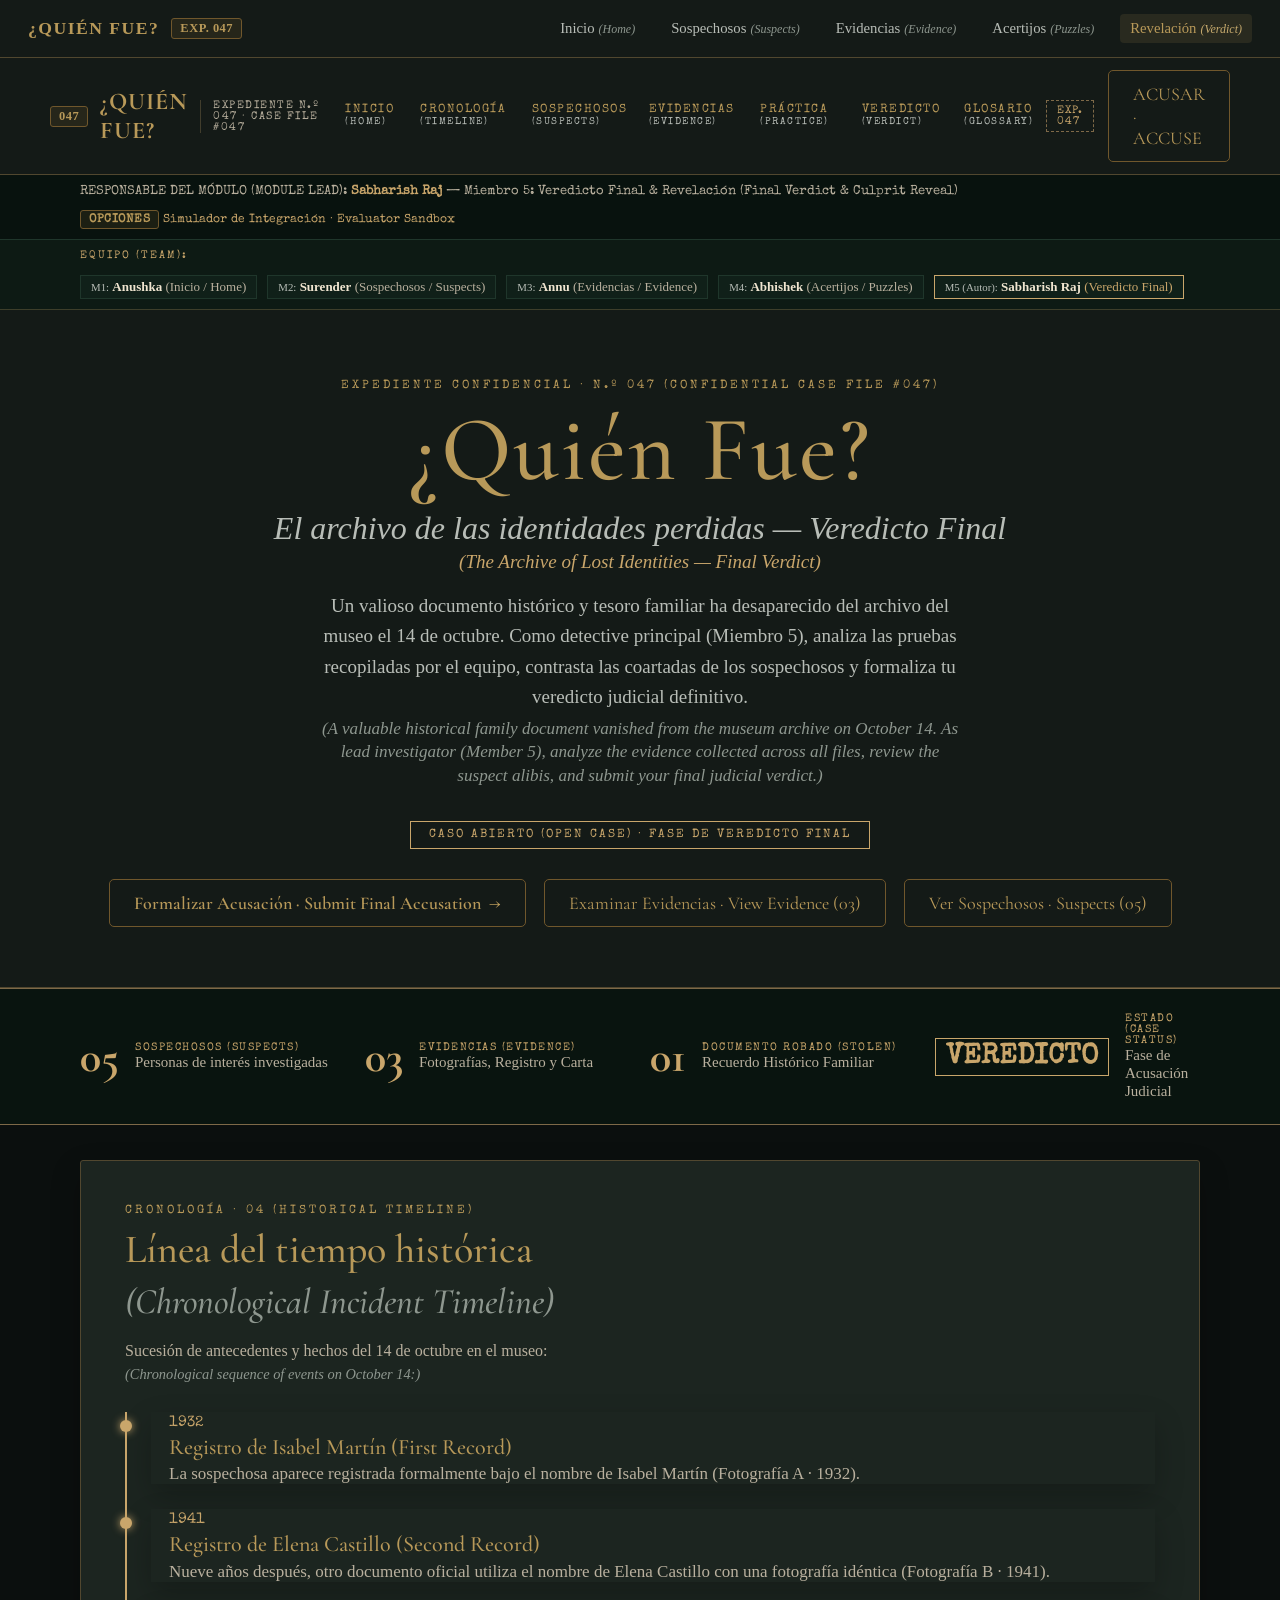
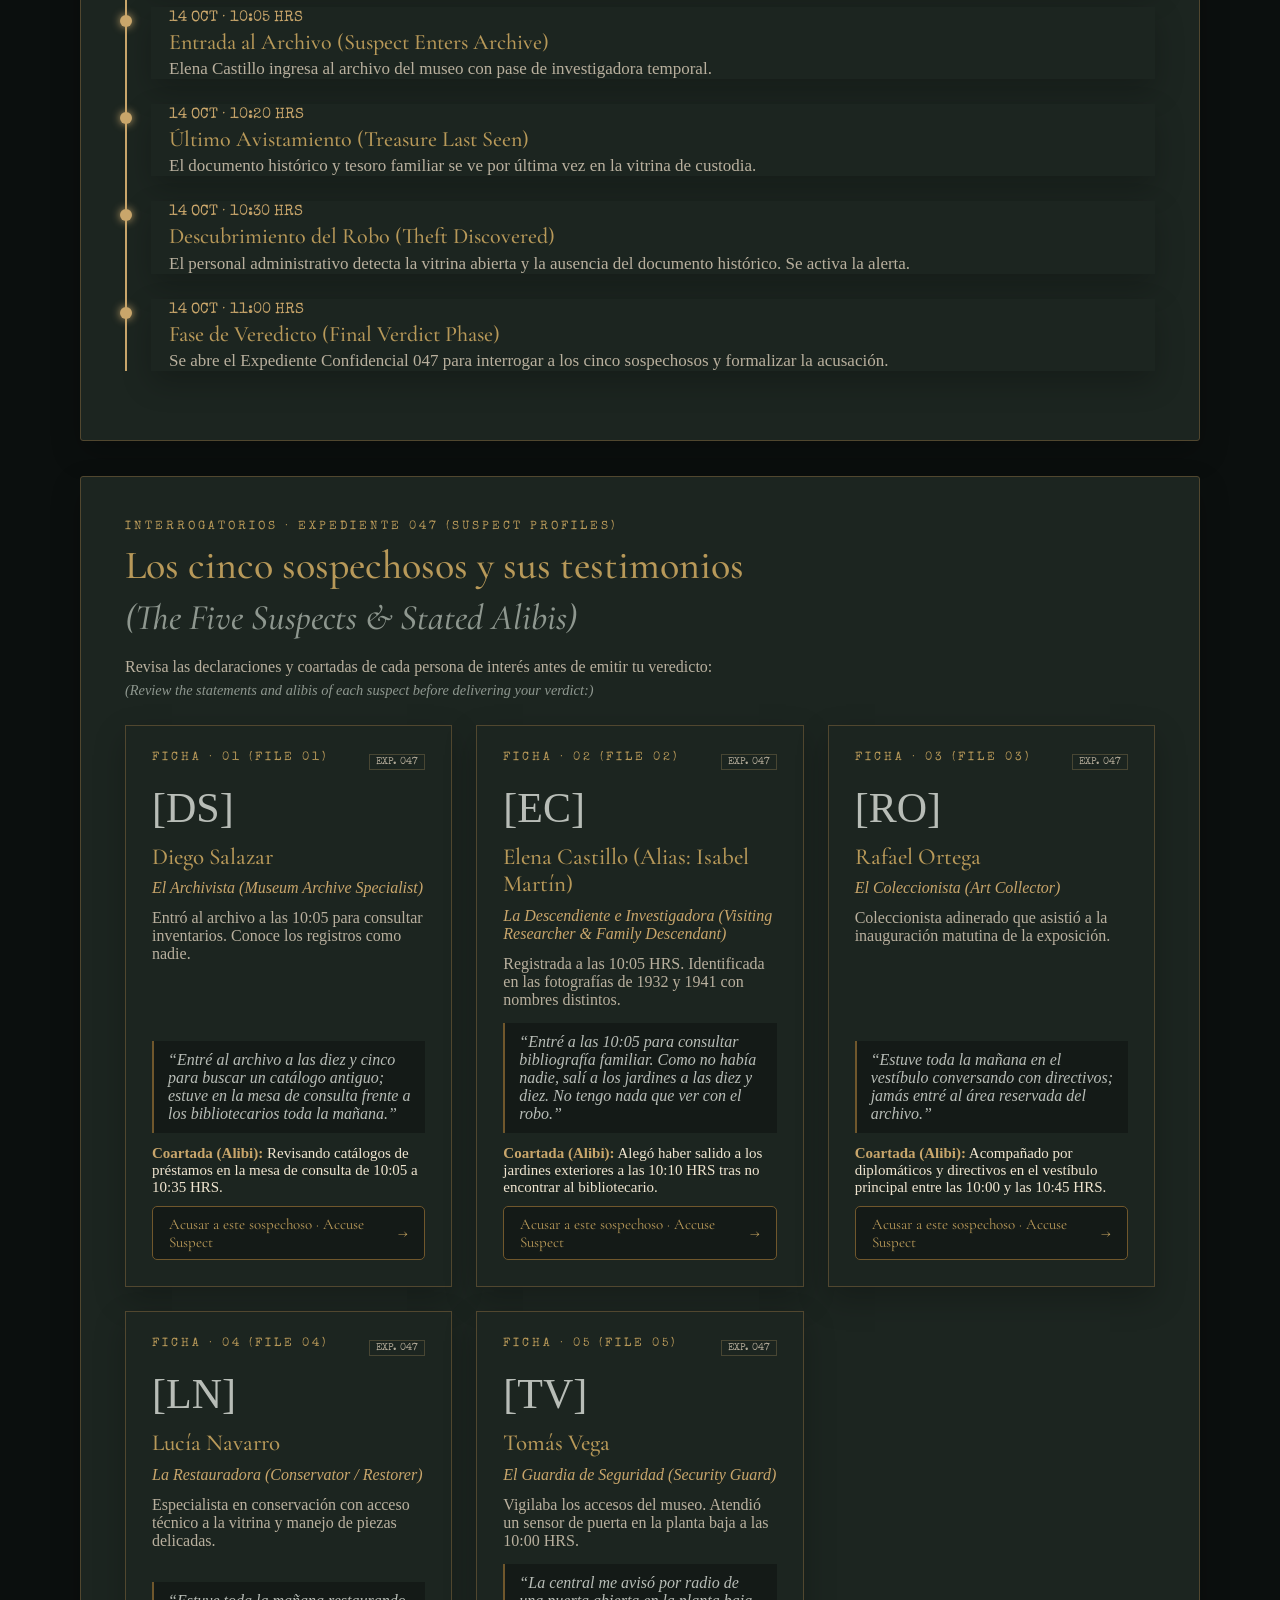
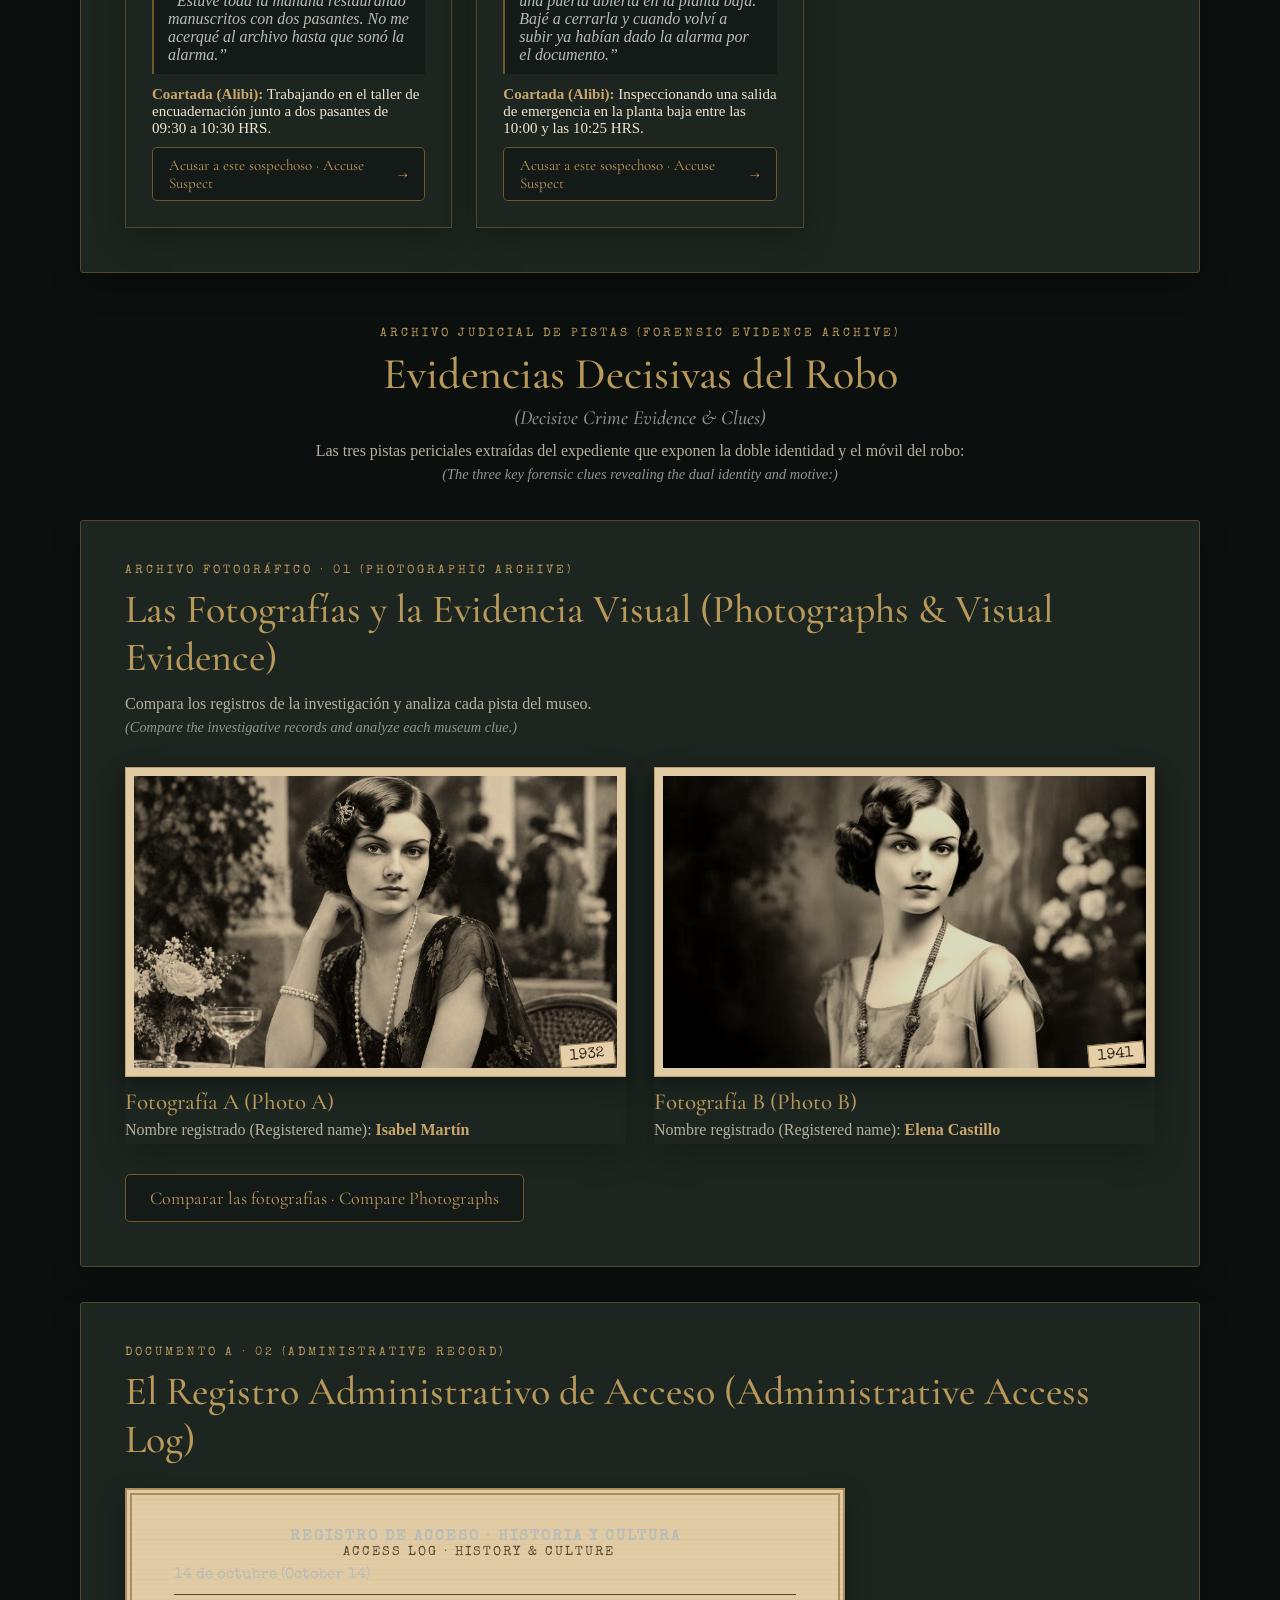
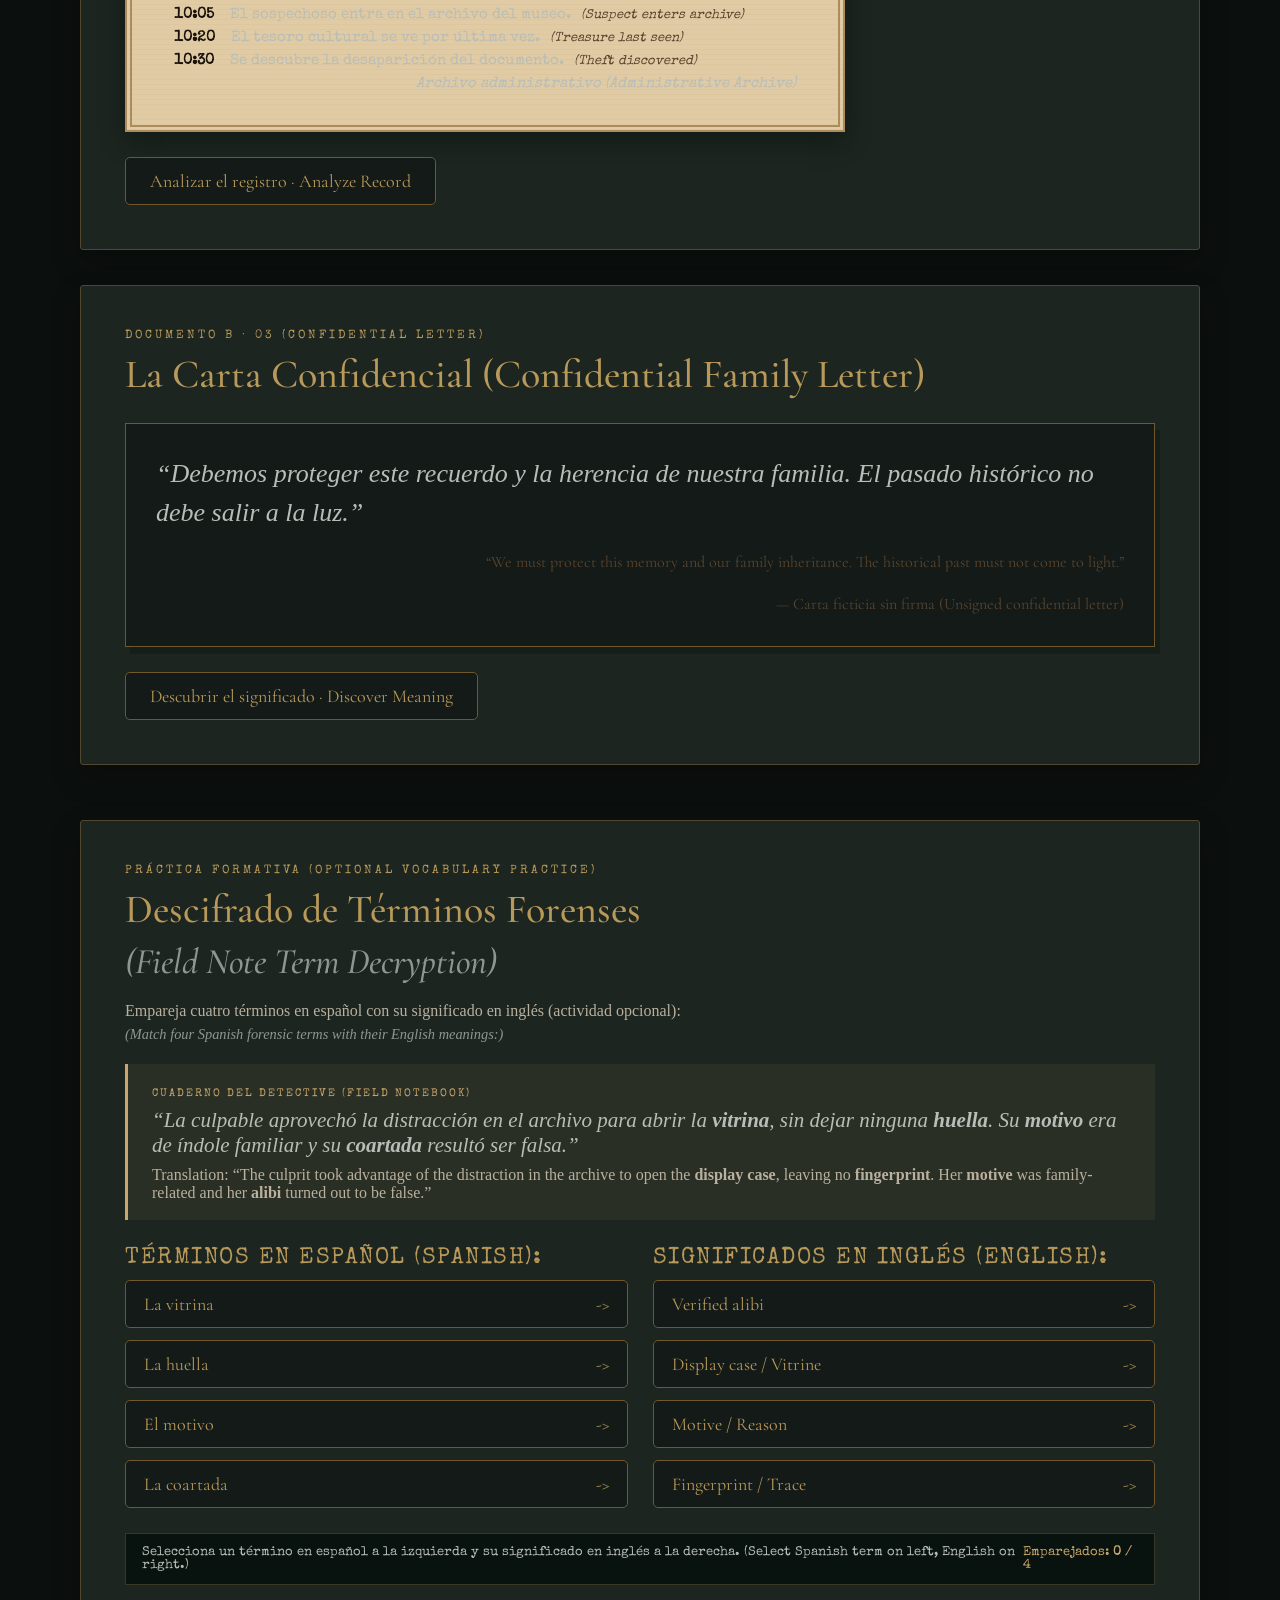
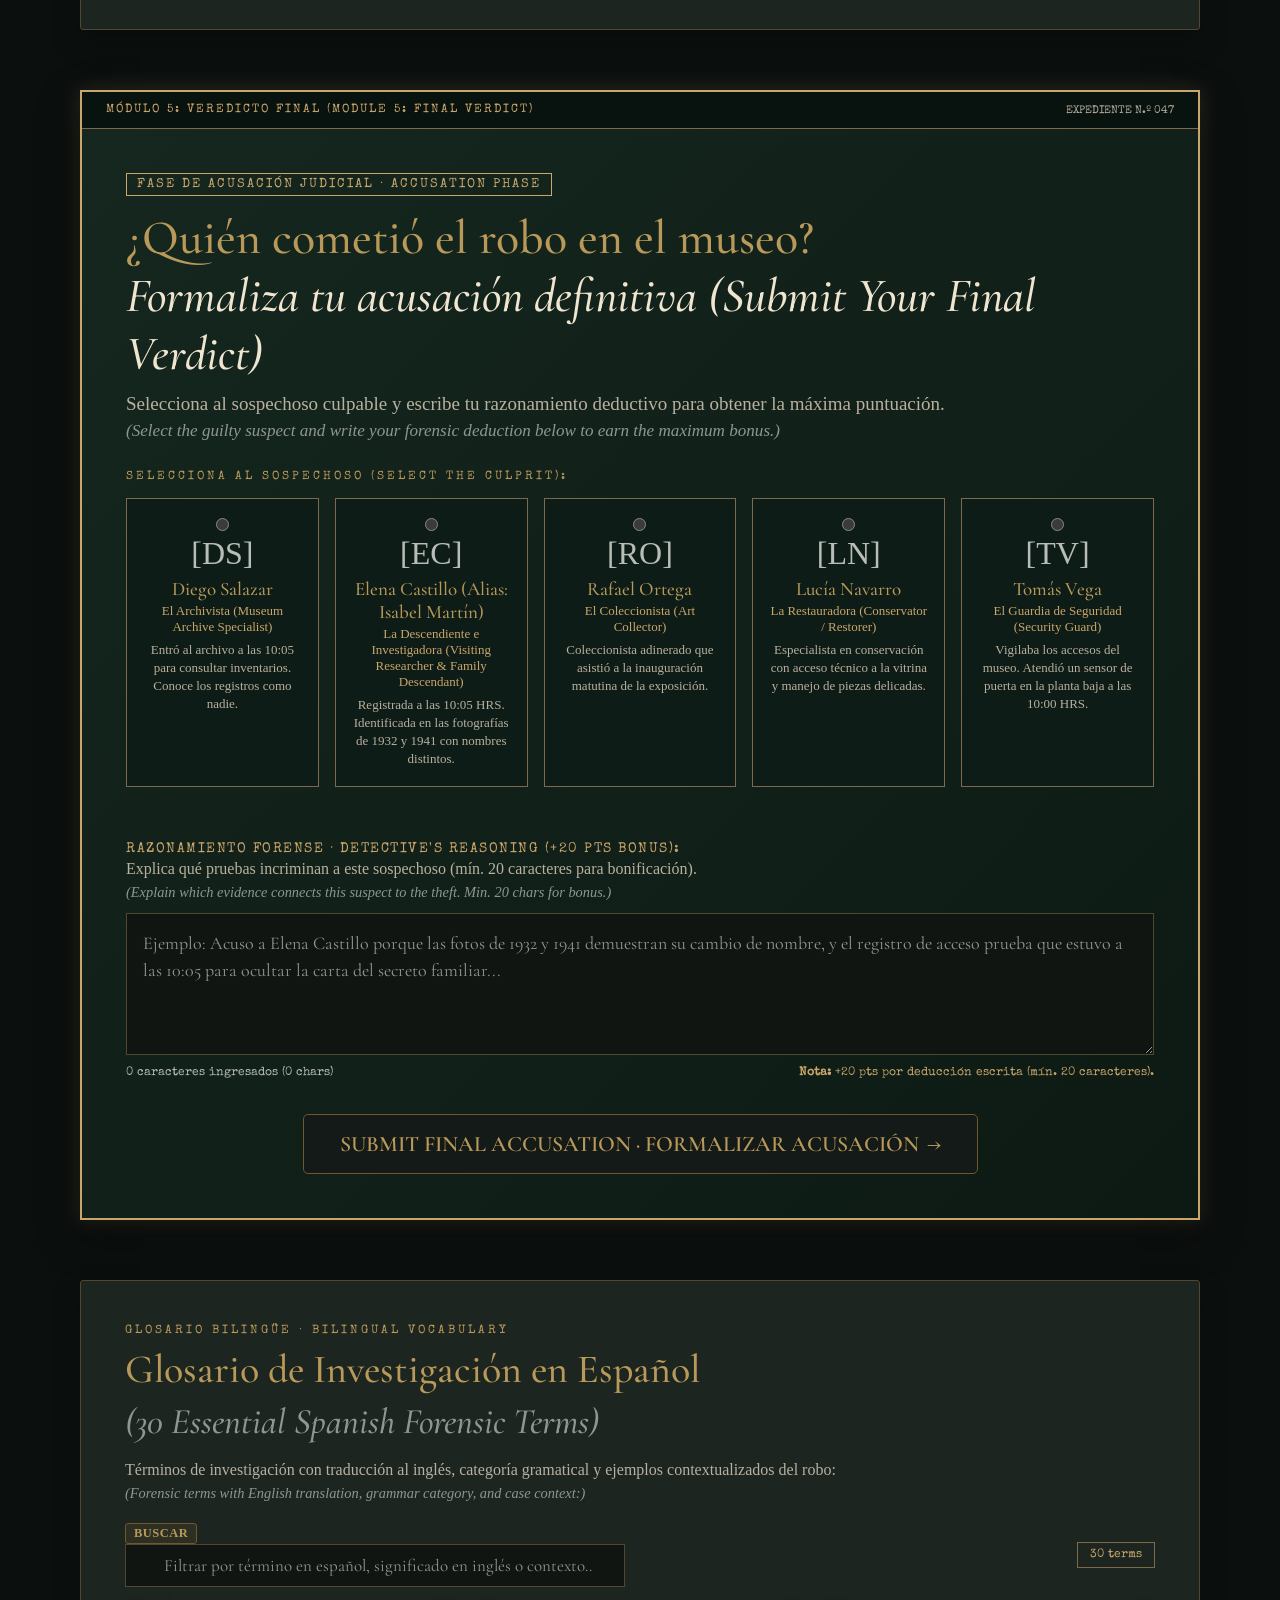
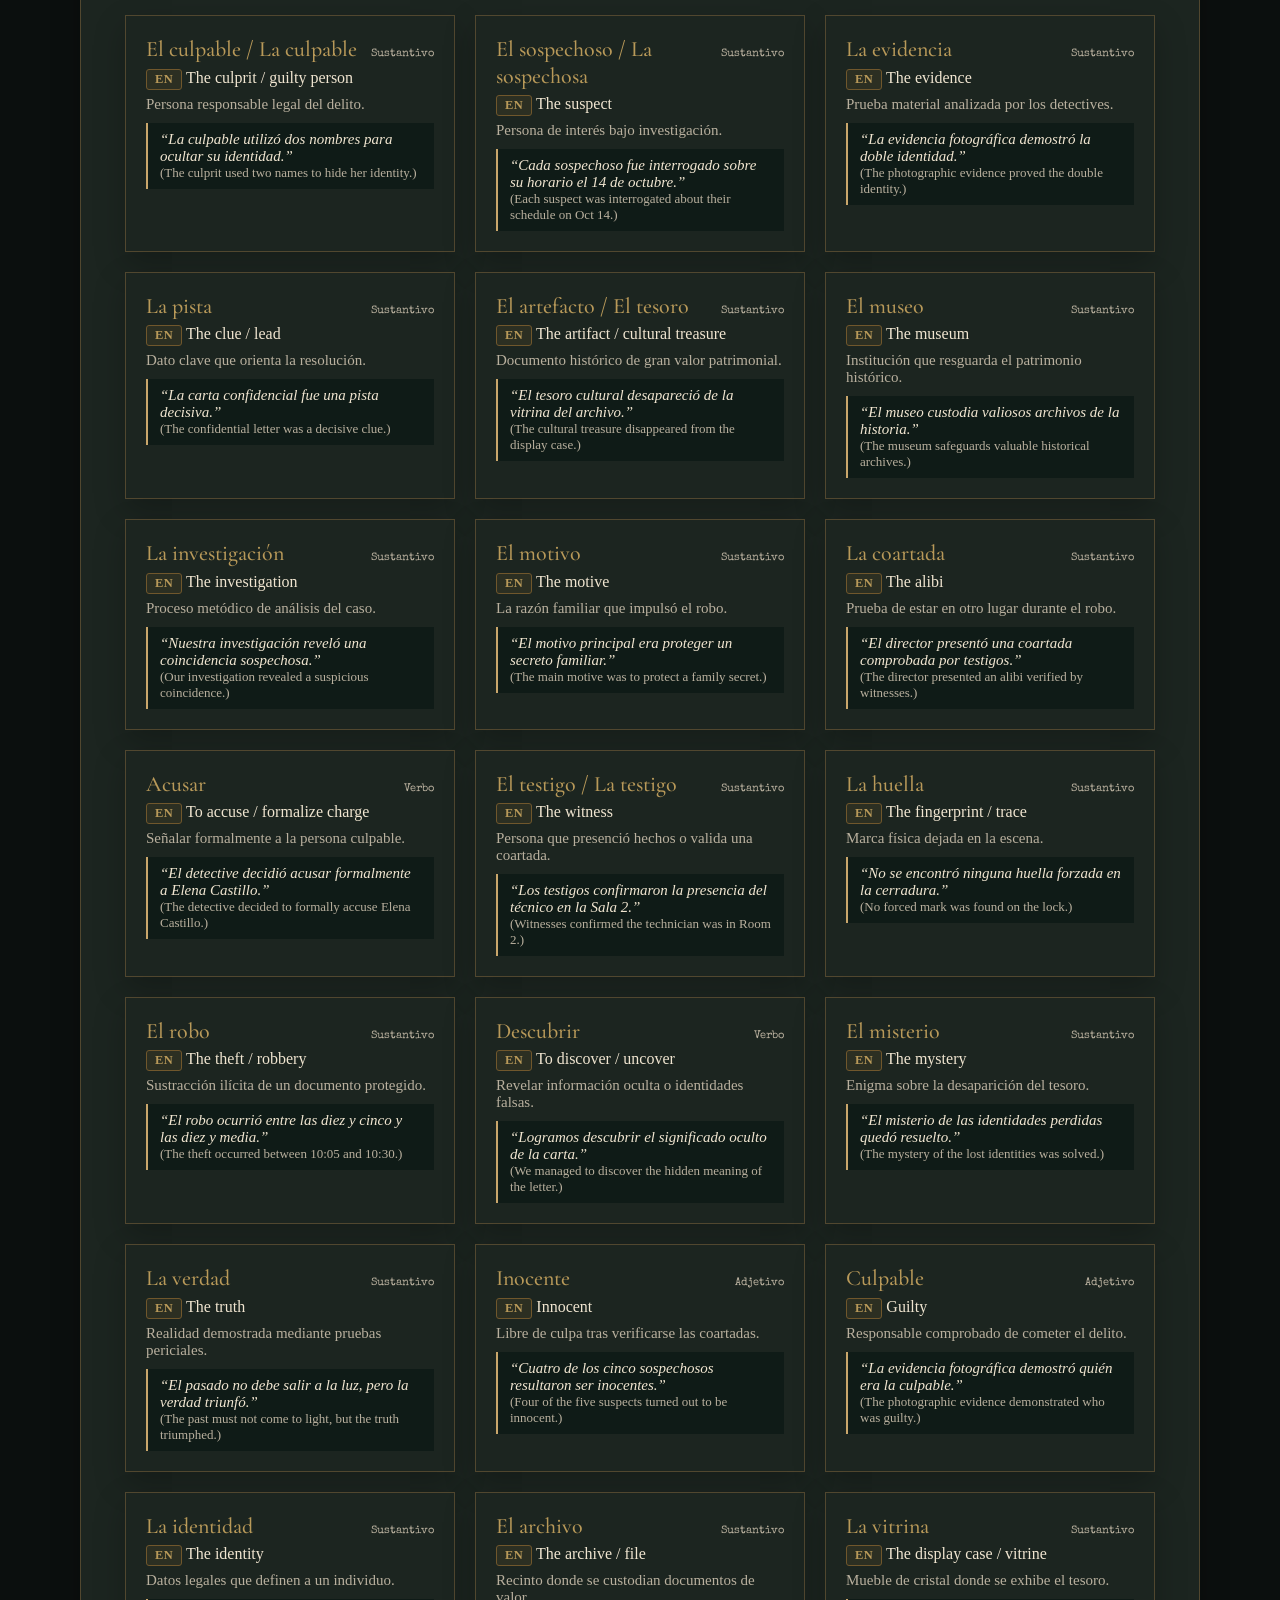
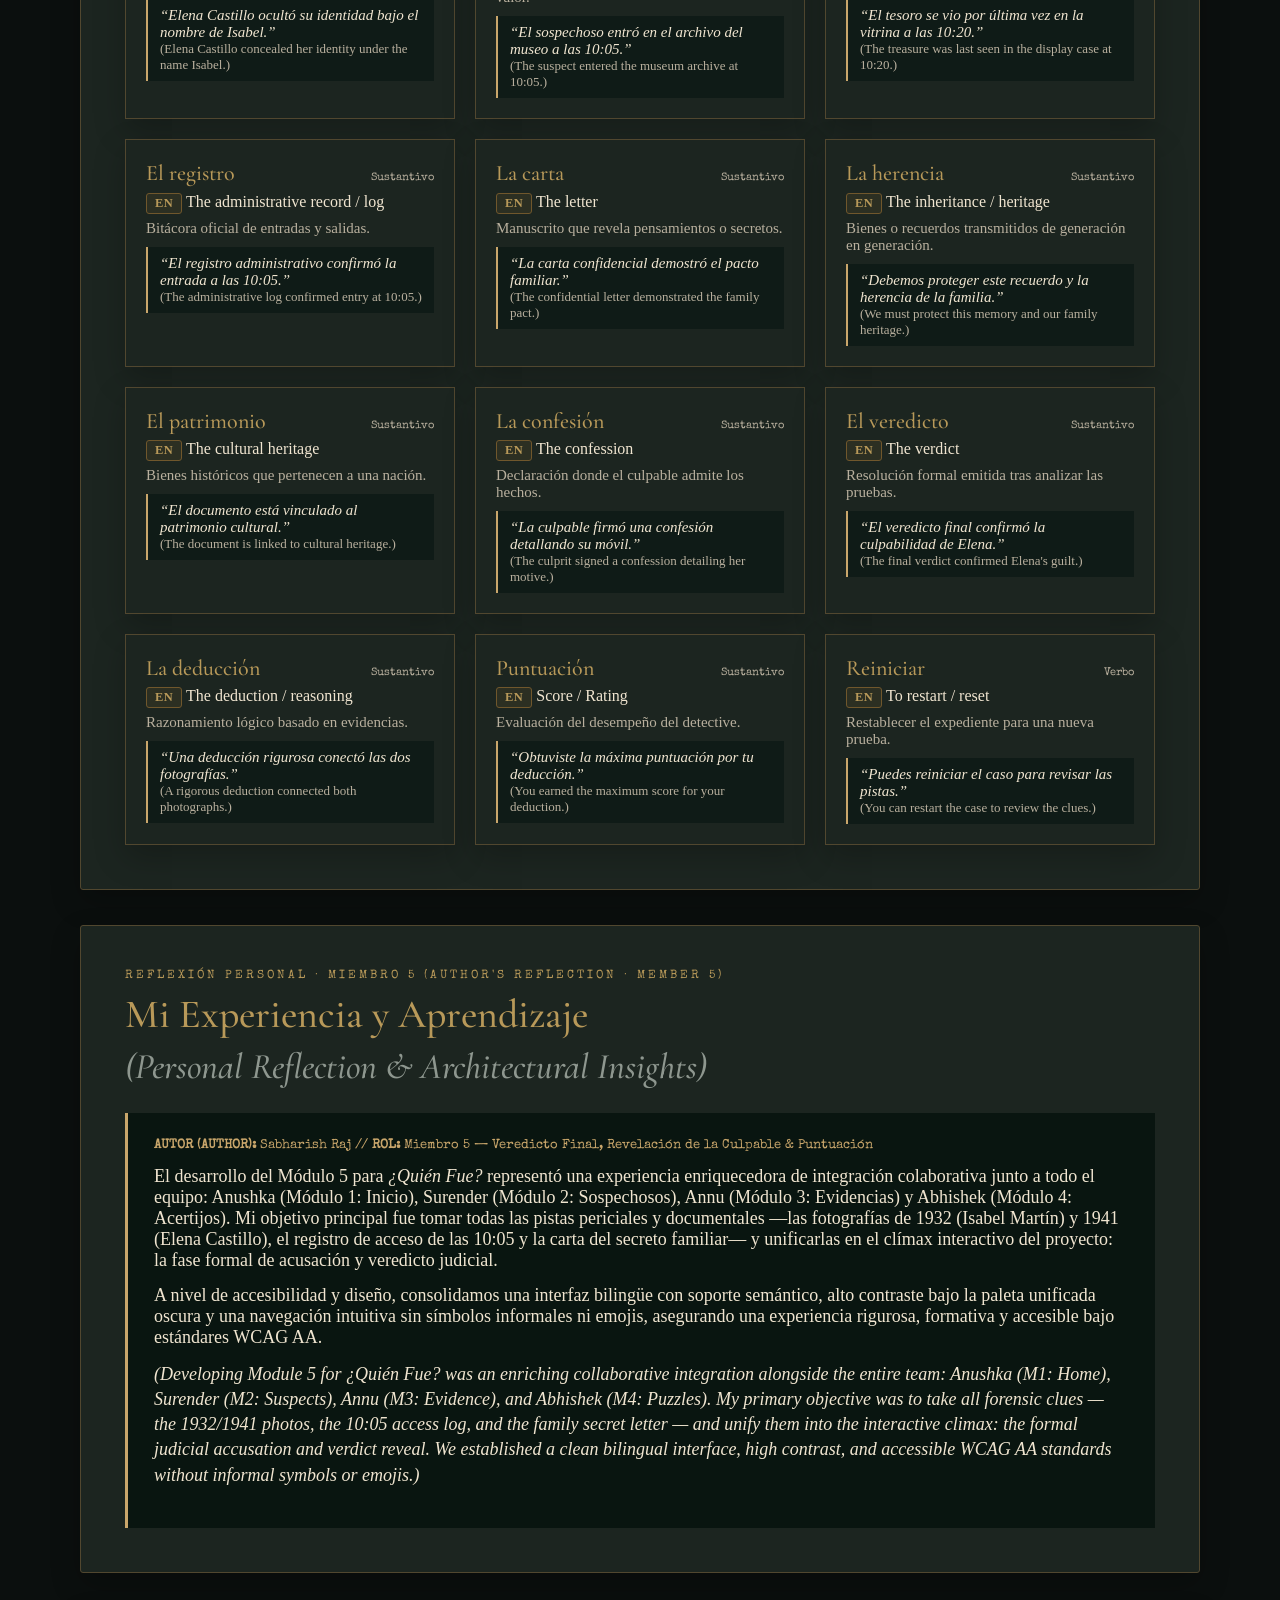
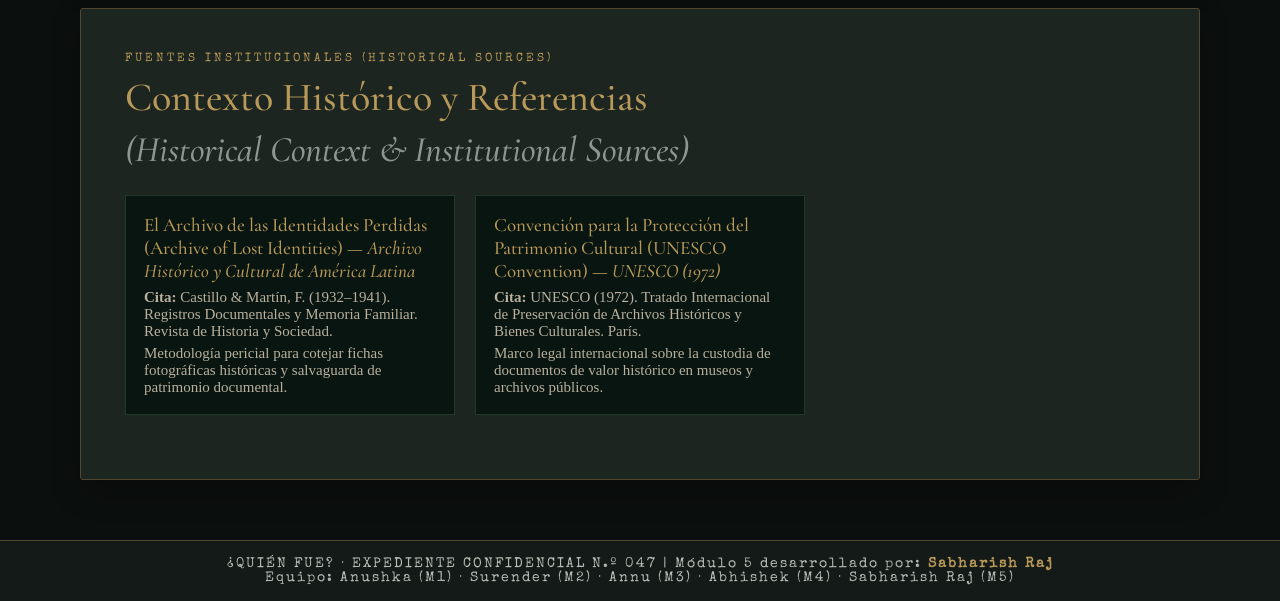
==== commit b2ec169a: "feat: release v2.0.0 integrated bilingual edition with unified dark theme" ====
--- a/reveal.html
+++ b/reveal.html
@@ -6,25 +6,41 @@
   <title>¿Quién Fue? | Veredicto Final — El Archivo de las Identidades Perdidas</title>
   <meta name="description" content="¿Quién Fue? (Who Was It?) — Expediente Confidencial N.º 047. Resolución pericial, acusación formal, síntesis de evidencias y veredicto final.">
 
-  <!-- Estilos y Tipografía Clásica Noir -->
+  <!-- Estilos Clásicos Noir y Tema Oscuro Unificado -->
   <link rel="stylesheet" href="reveal.css">
+  <link rel="stylesheet" href="unified-dark.css">
   <script src="reveal.js" defer></script>
 </head>
-
-<body class="investigator-theme">
+<body>
+
+  <!-- Unified Accessible Top Navigation Bar -->
+  <header>
+    <nav class="site-nav" aria-label="Navegación principal / Main Navigation">
+      <a href="index.html" class="nav-brand">¿QUIÉN FUE? <span class="badge-clean">EXP. 047</span></a>
+
+      <div class="nav-links">
+        <a href="index.html">Inicio <span class="nav-sub">(Home)</span></a>
+        <a href="suspects.html">Sospechosos <span class="nav-sub">(Suspects)</span></a>
+        <a href="evidence.html">Evidencias <span class="nav-sub">(Evidence)</span></a>
+        <a href="puzzles.html">Acertijos <span class="nav-sub">(Puzzles)</span></a>
+        <a href="reveal.html" class="active">Revelación <span class="nav-sub">(Verdict)</span></a>
+      </div>
+    </nav>
+  </header>
+
   <!-- Enlace Accesible de Salto (Skip Link) -->
   <a href="#veredicto" class="skip-link">Saltar a la Acusación · Skip to Final Accusation</a>
 
-  <!-- A. NAVEGACIÓN SUPERIOR BILINGÜE -->
+  <!-- Secondary Navigation Bar -->
   <header class="top-nav" id="topNav" role="banner">
     <div class="nav-container">
       <a href="#hero" class="nav-brand" aria-label="Inicio — ¿Quién Fue? Expediente Confidencial 047">
-        <span class="brand-glyph" aria-hidden="true">⌖</span>
+        <span class="badge-clean">047</span>
         <span class="brand-title">¿QUIÉN FUE?</span>
         <span class="brand-tag">EXPEDIENTE N.º 047 · CASE FILE #047</span>
       </a>
 
-      <nav class="nav-links" id="navLinks" role="navigation" aria-label="Navegación Principal">
+      <nav class="nav-links" id="navLinks" role="navigation" aria-label="Navegación de Secciones">
         <a href="#hero" class="nav-link">INICIO <small>(HOME)</small></a>
         <a href="#narrativa" class="nav-link">CRONOLOGÍA <small>(TIMELINE)</small></a>
         <a href="#sospechosos" class="nav-link">SOSPECHOSOS <small>(SUSPECTS)</small></a>
@@ -51,18 +67,18 @@
     <div class="container meta-strip-inner">
       <div class="author-dossier-tag">
         <span>RESPONSABLE DEL MÓDULO (MODULE LEAD):</span>
-        <strong id="displayAuthorName" class="author-inline-name">Sabharish Raj G K</strong>
+        <strong id="displayAuthorName" class="author-inline-name">Sabharish Raj</strong>
         <span>— Miembro 5: Veredicto Final & Revelación (Final Verdict & Culprit Reveal)</span>
       </div>
 
       <!-- Simulador de Integración -->
       <details class="sim-drawer">
         <summary class="sim-summary">
-          <span aria-hidden="true">⚙️</span>
+          <span class="badge-clean">OPCIONES</span>
           <span>Simulador de Integración · Evaluator Sandbox</span>
         </summary>
         <div class="sim-dropdown">
-          <p>Sincronización con Página 1 (Shaik Annu) y módulos previos:</p>
+          <p>Sincronización con módulos del equipo (Anushka, Surender, Annu, Abhishek, Sabharish Raj):</p>
           <div class="sim-row">
             <label for="simCluesCount">
               <span>Evidencias (0–3):</span>
@@ -86,11 +102,11 @@
       <div class="team-roster-inner">
         <span class="team-roster-label">EQUIPO (TEAM):</span>
         <div class="team-members-list">
-          <span class="team-member-pill"><small>M1:</small> <strong>Sofia Ramirez</strong> (Narrativa)</span>
-          <span class="team-member-pill"><small>M2:</small> <strong>Mateo Gomez</strong> (Coartadas)</span>
-          <span class="team-member-pill"><small>M3:</small> <strong>Shaik Annu</strong> (Pistas · Página 1)</span>
-          <span class="team-member-pill"><small>M4:</small> <strong>Diego Alvarez</strong> (Escena)</span>
-          <span class="team-member-pill team-member-active"><small>M5 (Autor):</small> <strong>Sabharish Raj G K</strong> (Veredicto Final)</span>
+          <span class="team-member-pill"><small>M1:</small> <strong>Anushka</strong> (Inicio / Home)</span>
+          <span class="team-member-pill"><small>M2:</small> <strong>Surender</strong> (Sospechosos / Suspects)</span>
+          <span class="team-member-pill"><small>M3:</small> <strong>Annu</strong> (Evidencias / Evidence)</span>
+          <span class="team-member-pill"><small>M4:</small> <strong>Abhishek</strong> (Acertijos / Puzzles)</span>
+          <span class="team-member-pill team-member-active"><small>M5 (Autor):</small> <strong>Sabharish Raj</strong> (Veredicto Final)</span>
         </div>
       </div>
     </div>
@@ -103,9 +119,8 @@
     <p class="subtitle">El archivo de las identidades perdidas — Veredicto Final <span style="display:block; font-size: 19px; color: var(--gold); margin-top: 4px;">(The Archive of Lost Identities — Final Verdict)</span></p>
     
     <p class="intro">
-      Una valiosa obra de arte y tesoro histórico ha desaparecido del archivo del museo el 14 de octubre. 
-      Como detective principal (Miembro 5), analiza las pruebas recopiladas, descarta a los sospechosos inocentes y formaliza tu veredicto final.
-      <span class="lang-sub">(A valuable historical document vanished from the museum archive on Oct 14. Analyze the evidence, rule out innocent suspects, and submit your final judicial verdict.)</span>
+      Un valioso documento histórico y tesoro familiar ha desaparecido del archivo del museo el 14 de octubre. Como detective principal (Miembro 5), analiza las pruebas recopiladas por el equipo, contrasta las coartadas de los sospechosos y formaliza tu veredicto judicial definitivo.
+      <span class="lang-sub">(A valuable historical family document vanished from the museum archive on October 14. As lead investigator (Member 5), analyze the evidence collected across all files, review the suspect alibis, and submit your final judicial verdict.)</span>
     </p>
 
     <span class="case-label">CASO ABIERTO (OPEN CASE) · FASE DE VEREDICTO FINAL</span>
@@ -132,7 +147,7 @@
           <span class="stat-number">05</span>
           <div class="stat-meta">
             <span class="stat-title">SOSPECHOSOS (SUSPECTS)</span>
-            <span class="stat-desc">Personas de interés interrogadas</span>
+            <span class="stat-desc">Personas de interés investigadas</span>
           </div>
         </div>
 
@@ -147,8 +162,8 @@
         <div class="stat-item">
           <span class="stat-number">01</span>
           <div class="stat-meta">
-            <span class="stat-title">TESORO ROBADO (STOLEN)</span>
-            <span class="stat-desc">Documento Histórico Familiar</span>
+            <span class="stat-title">DOCUMENTO ROBADO (STOLEN)</span>
+            <span class="stat-desc">Recuerdo Histórico Familiar</span>
           </div>
         </div>
 
@@ -171,6 +186,7 @@
       <h2 id="timelineHeading">Línea del tiempo histórica <span class="lang-sub">(Chronological Incident Timeline)</span></h2>
       <p style="color: var(--muted); margin-bottom: 20px;">
         Sucesión de antecedentes y hechos del 14 de octubre en el museo:
+        <span class="lang-sub">(Chronological sequence of events on October 14:)</span>
       </p>
 
       <div class="timeline" id="incidentTimelineContainer" role="list" aria-label="Línea del tiempo del caso">
@@ -184,6 +200,7 @@
       <h2 id="suspectsHeading">Los cinco sospechosos y sus testimonios <span class="lang-sub">(The Five Suspects & Stated Alibis)</span></h2>
       <p style="color: var(--muted); margin-bottom: 25px;">
         Revisa las declaraciones y coartadas de cada persona de interés antes de emitir tu veredicto:
+        <span class="lang-sub">(Review the statements and alibis of each suspect before delivering your verdict:)</span>
       </p>
 
       <div class="suspects-editorial-grid" id="suspectsEditorialGallery">
@@ -191,21 +208,19 @@
       </div>
     </section>
 
-    <!-- F. ARCHIVO DE EVIDENCIAS (FORMATO Y DISEÑO IDÉNTICO A LA PÁGINA 1) -->
+    <!-- F. ARCHIVO DE EVIDENCIAS -->
     <section class="section-spacing" id="evidencias" aria-labelledby="evidenceHeading">
       <div style="text-align: center; margin-bottom: 30px;">
         <p class="eyebrow">ARCHIVO JUDICIAL DE PISTAS (FORENSIC EVIDENCE ARCHIVE)</p>
         <h2 id="evidenceHeading" style="font-size: clamp(32px, 5vw, 44px);">Evidencias Decisivas del Robo <span class="lang-sub" style="font-size: 20px;">(Decisive Crime Evidence & Clues)</span></h2>
         <p style="color: var(--muted); max-width: 650px; margin: 10px auto;">
           Las tres pistas periciales extraídas del expediente que exponen la doble identidad y el móvil del robo:
+          <span class="lang-sub">(The three key forensic clues revealing the dual identity and motive:)</span>
         </p>
       </div>
 
       <div id="evidenceCardsContainer">
-        <!-- Poblado dinámicamente:
-             1. Archivo Fotográfico (Fotografía A 1932 vs Fotografía B 1941)
-             2. Documento A · El registro administrativo (14 de octubre)
-             3. Documento B · La carta confidencial ("Debemos proteger este recuerdo...") -->
+        <!-- Poblado dinámicamente desde reveal.js -->
       </div>
     </section>
 
@@ -215,6 +230,7 @@
       <h2 id="practiceHeading">Descifrado de Términos Forenses <span class="lang-sub">(Field Note Term Decryption)</span></h2>
       <p style="color: var(--muted);">
         Empareja cuatro términos en español con su significado en inglés (actividad opcional):
+        <span class="lang-sub">(Match four Spanish forensic terms with their English meanings:)</span>
       </p>
 
       <div class="practice-clue-banner">
@@ -245,7 +261,7 @@
       </div>
 
       <div id="practiceCompleteBanner" class="practice-complete-banner practice-hidden" aria-live="polite">
-        <span style="font-size: 32px;" aria-hidden="true">🎖️</span>
+        <span class="badge-clean" style="font-size: 1rem;" aria-hidden="true">COMPLETADO</span>
         <div style="flex-grow: 1;">
           <h4 style="color: #6ee7b7; margin-bottom: 4px;">¡PRÁCTICA COMPLETADA! · PRACTICE COMPLETED!</h4>
           <p style="font-size: 16px; color: var(--cream);">
@@ -279,7 +295,7 @@
 
           <!-- Alerta de Validación Accesible -->
           <div id="validationAlert" class="alert-box alert-error alert-hidden" role="alert" aria-live="assertive">
-            <span aria-hidden="true" style="font-size: 24px;">⚠️</span>
+            <span class="badge-clean" aria-hidden="true">AVISO</span>
             <div>
               <strong>ATENCIÓN (ATTENTION REQUIRED):</strong>
               <span id="validationAlertText">Debes seleccionar a uno de los sospechosos antes de acusar.</span>
@@ -314,14 +330,13 @@
               ></textarea>
               <div id="reasoningHelp" class="deduction-helper-bar">
                 <span id="reasoningCharCounter">0 caracteres ingresados (0 chars)</span>
-                <span style="color: var(--gold);">💡 +20 pts por deducción escrita (mín. 20 caracteres).</span>
+                <span style="color: var(--gold);"><strong>Nota:</strong> +20 pts por deducción escrita (mín. 20 caracteres).</span>
               </div>
             </div>
 
             <!-- Botón Principal de Acusación -->
             <div class="action-center-bar">
               <button type="submit" id="accuseBtn" class="button btn-solid-gold btn-xl">
-                <span aria-hidden="true">⚖️</span>
                 <span>SUBMIT FINAL ACCUSATION · FORMALIZAR ACUSACIÓN</span>
                 <span aria-hidden="true">→</span>
               </button>
@@ -333,7 +348,7 @@
             
             <!-- Banner de Resultado -->
             <div id="outcomeBanner" class="outcome-banner">
-              <div class="outcome-icon" id="outcomeIcon" aria-hidden="true">🔍</div>
+              <div class="outcome-icon" id="outcomeIcon" aria-hidden="true">[VEREDICTO]</div>
               <div>
                 <span id="outcomeTag" class="outcome-tag">VEREDICTO JUDICIAL (JUDICIAL VERDICT)</span>
                 <h3 id="revealHeading" class="outcome-title">Evaluando acusación...</h3>
@@ -353,36 +368,36 @@
 
               <div class="culprit-profile-layout">
                 <div class="culprit-portrait-side">
-                  <div class="culprit-avatar-frame" id="revealCulpritAvatar">🕵️‍♀️</div>
+                  <div class="culprit-avatar-frame" id="revealCulpritAvatar">[EC]</div>
                   <h5 id="revealCulpritName" class="culprit-profile-name">Elena Castillo</h5>
-                  <p id="revealCulpritRole" class="culprit-profile-role">Investigadora Visitante e Historiadora Familiar</p>
+                  <p id="revealCulpritRole" class="culprit-profile-role">La Descendiente e Investigadora</p>
                   <span class="badge-culprit">RESPONSABLE PROBADA</span>
                 </div>
 
                 <div>
                   <div class="data-group">
-                    <h6>🎯 MÓVIL DEL DELITO (CRIMINAL MOTIVE):</h6>
+                    <h6>MÓVIL DEL DELITO (CRIMINAL MOTIVE):</h6>
                     <p id="revealCulpritMotive" class="data-text">
                       Ocultar el secreto familiar de su linaje para que el pasado histórico no saliera a la luz pública a través de la exhibición del museo.
                     </p>
                   </div>
 
                   <div class="data-group">
-                    <h6>🕰️ MODUS OPERANDI (14 DE OCTUBRE):</h6>
+                    <h6>MODUS OPERANDI (14 DE OCTUBRE):</h6>
                     <p id="revealCulpritModus" class="data-text">
                       Ingresó al archivo a las 10:05 HRS. Aprovechó el lapso de las 10:20 HRS para extraer el documento y retirarse antes de la inspección de las 10:30 HRS. Las fotos de 1932 y 1941 demostraron su doble identidad.
                     </p>
                   </div>
 
                   <div class="data-group confession-box">
-                    <h6>📜 CONFESIÓN FIRMADA (SIGNED CONFESSION):</h6>
+                    <h6>CONFESIÓN FIRMADA (SIGNED CONFESSION):</h6>
                     <blockquote id="revealCulpritConfession" class="confession-quote">
                       “Debemos proteger este recuerdo y la herencia de nuestra familia. El pasado histórico no debe salir a la luz... No quise lucrarme; solo deseaba proteger a mi familia de la exposición pública. Devuelvo el documento al archivo.”
                     </blockquote>
                   </div>
 
                   <div class="data-group">
-                    <h6>🏺 ESTADO DE RESTITUCIÓN (RECOVERY STATUS):</h6>
+                    <h6>ESTADO DE RESTITUCIÓN (RECOVERY STATUS):</h6>
                     <p class="data-text">
                       <strong class="artefact-inline-name">El Documento Histórico Familiar</strong> ha sido recuperado intacto y devuelto bajo custodia en el Archivo de Historia y Cultura.
                     </p>
@@ -437,7 +452,6 @@
               <!-- Botón de Reinicio -->
               <div class="replay-action-row">
                 <button type="button" id="replayBtn" class="button btn-xl">
-                  <span aria-hidden="true">🔄</span>
                   <span>REINICIAR INVESTIGACIÓN · RESTART CASE (REPLAY)</span>
                 </button>
                 <p class="replay-note">
@@ -458,11 +472,12 @@
       <h2 id="glossaryHeading">Glosario de Investigación en Español <span class="lang-sub">(30 Essential Spanish Forensic Terms)</span></h2>
       <p style="color: var(--muted);">
         Términos de investigación con traducción al inglés, categoría gramatical y ejemplos contextualizados del robo:
+        <span class="lang-sub">(Forensic terms with English translation, grammar category, and case context:)</span>
       </p>
 
       <div class="glossary-toolbar">
         <div class="search-input-wrapper">
-          <span class="search-icon" aria-hidden="true">🔍</span>
+          <span class="badge-clean" aria-hidden="true">BUSCAR</span>
           <input
             type="search"
             id="glossarySearchInput"
@@ -477,22 +492,25 @@
       <div class="glossary-grid" id="glossaryGridContainer"></div>
     </section>
 
-    <!-- REFLEXIÓN PERSONAL DEL AUTOR (SABHARISH RAJ G K) -->
+    <!-- REFLEXIÓN PERSONAL DEL AUTOR (SABHARISH RAJ) -->
     <section class="panel section-spacing" aria-labelledby="reflectionHeading">
-      <p class="eyebrow">REFLEXIÓN PERSONAL · MIEMBRO 5 (AUTHOR'S REFLECTION)</p>
+      <p class="eyebrow">REFLEXIÓN PERSONAL · MIEMBRO 5 (AUTHOR'S REFLECTION · MEMBER 5)</p>
       <h2 id="reflectionHeading">Mi Experiencia y Aprendizaje <span class="lang-sub">(Personal Reflection & Architectural Insights)</span></h2>
 
       <div class="reflection-quote-box">
         <div class="reflection-author-tag">
-          <strong>AUTOR (AUTHOR):</strong> <span class="author-inline-name">Sabharish Raj G K</span> //
+          <strong>AUTOR (AUTHOR):</strong> <span class="author-inline-name">Sabharish Raj</span> //
           <strong>ROL:</strong> Miembro 5 — Veredicto Final, Revelación de la Culpable & Puntuación
         </div>
         <div class="reflection-body-content">
           <p>
-            El desarrollo del Módulo 5 para <em>¿Quién Fue?</em> representó una experiencia enriquecedora de integración colaborativa con la Página 1 creada por Shaik Annu (Miembro 3). Mi objetivo principal fue tomar las evidencias visuales y documentales —las fotografías históricas de 1932 (Isabel Martín) y 1941 (Elena Castillo), el registro de acceso de las 10:05 y la carta del secreto familiar— y convertirlas en el clímax interactivo del proyecto: la fase formal de acusación y veredicto judicial.
+            El desarrollo del Módulo 5 para <em>¿Quién Fue?</em> representó una experiencia enriquecedora de integración colaborativa junto a todo el equipo: Anushka (Módulo 1: Inicio), Surender (Módulo 2: Sospechosos), Annu (Módulo 3: Evidencias) y Abhishek (Módulo 4: Acertijos). Mi objetivo principal fue tomar todas las pistas periciales y documentales —las fotografías de 1932 (Isabel Martín) y 1941 (Elena Castillo), el registro de acceso de las 10:05 y la carta del secreto familiar— y unificarlas en el clímax interactivo del proyecto: la fase formal de acusación y veredicto judicial.
           </p>
           <p>
-            A nivel de diseño y accesibilidad, mantuve la atmósfera noir clásica con verde bosque profundo, oro envejecido y tipografías vintage (<em>Cormorant Garamond</em> y <em>Special Elite</em>), incorporando traducciones directas al inglés en todos los títulos y botones para garantizar una experiencia fluida, bilingüe y accesible bajo estándares WCAG AA.
+            A nivel de accesibilidad y diseño, consolidamos una interfaz bilingüe con soporte semántico, alto contraste bajo la paleta unificada oscura y una navegación intuitiva sin símbolos informales ni emojis, asegurando una experiencia rigurosa, formativa y accesible bajo estándares WCAG AA.
+          </p>
+          <p class="lang-sub">
+            (Developing Module 5 for ¿Quién Fue? was an enriching collaborative integration alongside the entire team: Anushka (M1: Home), Surender (M2: Suspects), Annu (M3: Evidence), and Abhishek (M4: Puzzles). My primary objective was to take all forensic clues — the 1932/1941 photos, the 10:05 access log, and the family secret letter — and unify them into the interactive climax: the formal judicial accusation and verdict reveal. We established a clean bilingual interface, high contrast, and accessible WCAG AA standards without informal symbols or emojis.)
           </p>
         </div>
       </div>
@@ -508,8 +526,9 @@
   </main>
 
   <!-- FOOTER BILINGÜE -->
-  <footer>
-    ¿QUIÉN FUE? · EXPEDIENTE CONFIDENCIAL N.º 047 · MIEMBRO 5: <strong class="author-inline-name">Sabharish Raj G K</strong> (EN COLABORACIÓN CON MIEMBRO 3: Shaik Annu)
+  <footer class="team-credits-bar">
+    <p>¿QUIÉN FUE? · EXPEDIENTE CONFIDENCIAL N.º 047 | Módulo 5 desarrollado por: <strong>Sabharish Raj</strong></p>
+    <p>Equipo: Anushka (M1) · Surender (M2) · Annu (M3) · Abhishek (M4) · Sabharish Raj (M5)</p>
   </footer>
 </body>
 </html>
--- a/reveal.css
+++ b/reveal.css
@@ -1,1713 +1,1713 @@
-/* ==========================================================================
-   ¿QUIÉN FUE? — ARCHIVO DE EVIDENCIAS & VEREDICTO FINAL
-   Estilos: reveal.css
-   Dirección de Arte: Archivo Noir, Verde Bosque Profundo, Oro Envejecido & Papel Pergamino
-   Inspirado directamente en la Página 1: Expediente Confidencial N.º 047 (Shaik Annu)
-   Tipografía: Cormorant Garamond, Special Elite
-   Accesibilidad: WCAG AA, soporte para teclado, alto contraste y responsive
-   ========================================================================== */
-
-@import url('https://fonts.googleapis.com/css2?family=Cormorant+Garamond:ital,wght@0,400;0,500;0,600;0,700;1,400;1,600&family=Special+Elite&display=swap');
-
-/* --------------------------------------------------------------------------
-   1. VARIABLES CSS (PALETA IDÉNTICA A LA PÁGINA 1 + EXTENSIONES DEL VEREDICTO)
-   -------------------------------------------------------------------------- */
-:root {
-  --green: #0b1713;
-  --green-deep: #060e0b;
-  --panel: #12231c;
-  --panel-light: #182e25;
-  --gold: #c9a66b;
-  --gold-light: #e5d0a9;
-  --gold-dark: #8e754c;
-  --cream: #f0e5d0;
-  --muted: #b9b09e;
-  --paper: #e0cba5;
-  --paper-dark: #382a1b;
-  --border-gold: #7e6948;
-  --border-fine: rgba(201, 166, 107, 0.25);
-  
-  --status-success: #2e7d52;
-  --status-success-bg: rgba(46, 125, 82, 0.15);
-  --status-error: #a63838;
-  --status-error-bg: rgba(166, 56, 56, 0.18);
-
-  --font-serif: 'Cormorant Garamond', Georgia, serif;
-  --font-mono: 'Special Elite', monospace;
-
-  --shadow-panel: 0 15px 40px rgba(0, 0, 0, 0.35);
-  --shadow-gold: 0 0 20px rgba(201, 166, 107, 0.2);
-}
-
-/* --------------------------------------------------------------------------
-   2. RESET Y BASE GLOBAL
-   -------------------------------------------------------------------------- */
-*, *::before, *::after {
-  box-sizing: border-box;
-  margin: 0;
-  padding: 0;
-}
-
-html {
-  scroll-behavior: smooth;
-}
-
-body.investigator-theme {
-  background: radial-gradient(ellipse at top, #1b3025 0%, var(--green) 65%);
-  color: var(--cream);
-  font-family: var(--font-serif);
-  font-size: 19px;
-  line-height: 1.65;
-  min-height: 100vh;
-  position: relative;
-  overflow-x: hidden;
-}
-
-/* Enlace Accesible de Salto */
-.skip-link {
-  position: absolute;
-  top: -60px;
-  left: 20px;
-  background: var(--gold);
-  color: #101710;
-  padding: 10px 18px;
-  font-family: var(--font-mono);
-  font-size: 14px;
-  font-weight: bold;
-  letter-spacing: 1px;
-  z-index: 99999;
-  text-decoration: none;
-  transition: top 0.2s ease;
-}
-.skip-link:focus {
-  top: 15px;
-}
-
-/* Contenedores Genéricos */
-.container {
-  width: min(1120px, 92%);
-  margin: 0 auto;
-}
-
-main {
-  width: min(1120px, 92%);
-  margin: 35px auto 60px;
-}
-
-.section-spacing {
-  margin: 55px 0;
-}
-
-/* Tipografía de Identidad */
-h1, h2, h3, h4, h5, h6 {
-  font-family: var(--font-serif);
-  color: var(--gold);
-  font-weight: 500;
-  line-height: 1.2;
-}
-
-.eyebrow {
-  color: var(--gold);
-  font-family: var(--font-mono);
-  font-size: 12px;
-  letter-spacing: 3px;
-  text-transform: uppercase;
-  margin-bottom: 8px;
-  display: block;
-}
-
-.case-label {
-  display: inline-block;
-  margin-top: 15px;
-  padding: 7px 18px;
-  border: 1px solid var(--gold);
-  color: var(--gold);
-  font-family: var(--font-mono);
-  font-size: 12px;
-  letter-spacing: 2px;
-  text-transform: uppercase;
-}
-
-/* --------------------------------------------------------------------------
-   3. NAVEGACIÓN SUPERIOR EDITORIAL
-   -------------------------------------------------------------------------- */
-.top-nav {
-  position: sticky;
-  top: 0;
-  z-index: 1000;
-  background: rgba(11, 23, 19, 0.95);
-  backdrop-filter: blur(8px);
-  border-bottom: 1px solid var(--border-gold);
-  padding: 12px 0;
-}
-
-.nav-container {
-  display: flex;
-  justify-content: space-between;
-  align-items: center;
-  width: min(1180px, 94%);
-  margin: 0 auto;
-}
-
-.nav-brand {
-  display: flex;
-  align-items: center;
-  gap: 12px;
-  text-decoration: none;
-  color: var(--gold);
-}
-
-.brand-glyph {
-  font-size: 20px;
-}
-
-.brand-title {
-  font-family: var(--font-serif);
-  font-size: 24px;
-  font-weight: 700;
-  letter-spacing: 1px;
-}
-
-.brand-tag {
-  font-family: var(--font-mono);
-  font-size: 11px;
-  color: var(--muted);
-  letter-spacing: 1.5px;
-  border-left: 1px solid var(--border-fine);
-  padding-left: 12px;
-}
-
-.nav-links {
-  display: flex;
-  gap: 20px;
-}
-
-.nav-link {
-  color: var(--muted);
-  text-decoration: none;
-  font-family: var(--font-mono);
-  font-size: 12px;
-  letter-spacing: 1.5px;
-  transition: color 0.2s ease;
-}
-
-.nav-link:hover, .nav-link:focus {
-  color: var(--gold);
-}
-
-.nav-actions {
-  display: flex;
-  align-items: center;
-  gap: 14px;
-}
-
-.case-badge {
-  font-family: var(--font-mono);
-  font-size: 11px;
-  color: var(--gold);
-  border: 1px dashed var(--border-gold);
-  padding: 4px 10px;
-  letter-spacing: 1px;
-}
-
-.nav-cta-btn {
-  padding: 6px 14px;
-  font-size: 13px;
-  font-family: var(--font-mono);
-  background: transparent;
-  border: 1px solid var(--gold);
-  color: var(--gold);
-  text-decoration: none;
-  transition: all 0.2s ease;
-}
-
-.nav-cta-btn:hover {
-  background: var(--gold);
-  color: #101710;
-}
-
-.mobile-menu-toggle {
-  display: none;
-  background: none;
-  border: none;
-  cursor: pointer;
-  flex-direction: column;
-  gap: 5px;
-  padding: 6px;
-}
-
-.hamburger-bar {
-  width: 22px;
-  height: 2px;
-  background-color: var(--gold);
-}
-
-/* --------------------------------------------------------------------------
-   4. TIRA DE AUTORÍA Y ROSTER DEL EQUIPO
-   -------------------------------------------------------------------------- */
-.meta-strip {
-  background: #08120e;
-  border-bottom: 1px solid #1f362b;
-  padding: 10px 0;
-  font-size: 14px;
-}
-
-.meta-strip-inner {
-  display: flex;
-  justify-content: space-between;
-  align-items: center;
-  flex-wrap: wrap;
-  gap: 12px;
-}
-
-.author-dossier-tag {
-  color: var(--muted);
-  font-family: var(--font-mono);
-  font-size: 13px;
-}
-
-.author-inline-name {
-  color: var(--gold);
-}
-
-.sim-drawer summary {
-  color: var(--gold);
-  font-family: var(--font-mono);
-  font-size: 12px;
-  cursor: pointer;
-  list-style: none;
-}
-
-.sim-drawer summary::-webkit-details-marker {
-  display: none;
-}
-
-.sim-dropdown {
-  margin-top: 10px;
-  padding: 15px;
-  background: var(--panel);
-  border: 1px solid var(--border-gold);
-  font-family: var(--font-mono);
-  font-size: 13px;
-}
-
-.sim-row {
-  display: flex;
-  align-items: center;
-  gap: 15px;
-  margin-top: 8px;
-  flex-wrap: wrap;
-}
-
-.sim-input {
-  width: 55px;
-  padding: 4px;
-  background: #08120e;
-  border: 1px solid var(--border-gold);
-  color: var(--cream);
-  font-family: var(--font-mono);
-}
-
-.team-roster-banner {
-  background: #0d1a14;
-  border-bottom: 1px solid var(--border-fine);
-  padding: 10px 0;
-}
-
-.team-roster-inner {
-  display: flex;
-  align-items: center;
-  gap: 14px;
-  flex-wrap: wrap;
-}
-
-.team-roster-label {
-  font-family: var(--font-mono);
-  font-size: 11px;
-  color: var(--gold);
-  letter-spacing: 2px;
-}
-
-.team-members-list {
-  display: flex;
-  gap: 10px;
-  flex-wrap: wrap;
-}
-
-.team-member-pill {
-  font-size: 13px;
-  color: var(--muted);
-  padding: 3px 10px;
-  background: rgba(18, 35, 28, 0.7);
-  border: 1px solid #1f362b;
-}
-
-.team-member-pill strong {
-  color: var(--cream);
-}
-
-.team-member-active {
-  border-color: var(--gold);
-  color: var(--gold);
-}
-
-/* --------------------------------------------------------------------------
-   5. SECCIÓN HERO (ESTILO EXACTO DE LA PÁGINA 1)
-   -------------------------------------------------------------------------- */
-.hero {
-  text-align: center;
-  padding: 70px 24px 60px;
-  border-bottom: 1px solid var(--gold);
-  background: linear-gradient(180deg, rgba(4, 12, 9, 0.35), var(--green));
-}
-
-.hero h1 {
-  margin: 12px 0 6px;
-  color: var(--gold);
-  font-size: clamp(52px, 8.5vw, 92px);
-  font-weight: 500;
-  line-height: 1;
-  letter-spacing: 2px;
-}
-
-.subtitle {
-  font-size: clamp(22px, 3.8vw, 32px);
-  margin: 14px 0;
-  color: var(--cream);
-  font-style: italic;
-}
-
-.intro {
-  max-width: 640px;
-  margin: 18px auto;
-  color: var(--muted);
-  font-size: 19px;
-  line-height: 1.6;
-}
-
-.hero-actions-row {
-  margin-top: 30px;
-  display: flex;
-  justify-content: center;
-  gap: 18px;
-  flex-wrap: wrap;
-}
-
-/* --------------------------------------------------------------------------
-   6. BOTONES (ESTILO EXACTO DE LA PÁGINA 1)
-   -------------------------------------------------------------------------- */
-.button, .btn {
-  padding: 12px 24px;
-  background: transparent;
-  border: 1px solid var(--gold);
-  color: var(--cream);
-  font-family: var(--font-serif);
-  font-size: 18px;
-  cursor: pointer;
-  text-decoration: none;
-  display: inline-flex;
-  align-items: center;
-  justify-content: center;
-  gap: 8px;
-  transition: background 0.2s, color 0.2s, border-color 0.2s;
-}
-
-.button:hover, .btn:hover {
-  background: var(--gold);
-  color: #101710;
-}
-
-.btn-solid-gold {
-  background: var(--gold);
-  color: #101710;
-  font-weight: 600;
-}
-
-.btn-solid-gold:hover {
-  background: var(--gold-light);
-}
-
-.btn-xl {
-  padding: 16px 36px;
-  font-size: 22px;
-}
-
-/* --------------------------------------------------------------------------
-   7. PANELES Y TARJETAS (ESTILO EXACTO DE LA PÁGINA 1)
-   -------------------------------------------------------------------------- */
-.panel {
-  margin: 35px 0;
-  padding: clamp(24px, 4vw, 44px);
-  background: linear-gradient(135deg, #15271f, #0d1a14);
-  border: 1px solid #7e6948;
-  border-radius: 3px;
-  box-shadow: var(--shadow-panel);
-}
-
-.panel h2 {
-  margin: 4px 0 14px;
-  font-size: clamp(28px, 4vw, 40px);
-  font-weight: 500;
-  line-height: 1.2;
-}
-
-.panel h3 {
-  color: var(--gold);
-  font-size: 23px;
-  margin-bottom: 8px;
-}
-
-/* --------------------------------------------------------------------------
-   8. EVIDENCIA FOTOGRÁFICA (FOTOGRAFÍAS A Y B · EXACTO DE LA PÁGINA 1)
-   -------------------------------------------------------------------------- */
-.photo-grid {
-  display: grid;
-  grid-template-columns: repeat(2, minmax(0, 1fr));
-  gap: 28px;
-  margin: 30px 0;
-}
-
-.photo-card {
-  min-width: 0;
-}
-
-.photo {
-  position: relative;
-  width: 100%;
-  height: 310px;
-  overflow: hidden;
-  padding: 8px;
-  background: var(--paper);
-  border: 1px solid #bca071;
-  box-shadow: 0 8px 20px rgba(0, 0, 0, 0.35);
-}
-
-.photo img {
-  display: block;
-  width: 100%;
-  height: 100%;
-  object-fit: cover;
-  filter: sepia(75%) grayscale(35%) contrast(1.12) brightness(0.85);
-}
-
-.photo-stamp {
-  position: absolute;
-  right: 10px;
-  bottom: 10px;
-  padding: 3px 9px;
-  background: #e5d0a9;
-  color: #30251a;
-  border: 1px solid #8e754c;
-  font-family: var(--font-mono);
-  font-size: 15px;
-  transform: rotate(-5deg);
-}
-
-.photo-card h3 {
-  margin: 12px 0 5px;
-}
-
-.photo-card p {
-  margin: 5px 0;
-  color: var(--muted);
-}
-
-.photo-card strong {
-  color: var(--gold);
-}
-
-/* --------------------------------------------------------------------------
-   9. PISTAS INTERACTIVAS (REVELACIONES CON [data-reveal])
-   -------------------------------------------------------------------------- */
-.clue {
-  margin-top: 22px;
-  padding: 20px 24px;
-  border-left: 3px solid var(--gold);
-  background: rgba(201, 166, 107, 0.08);
-}
-
-.clue h3 {
-  margin-bottom: 6px;
-  font-size: 20px;
-}
-
-.clue p {
-  margin: 6px 0;
-  color: var(--cream);
-}
-
-.lang-sub {
-  font-size: 15px;
-  color: var(--gold);
-  font-style: italic;
-  display: block;
-  margin-top: 4px;
-}
-
-.doc-sub {
-  font-size: 13px;
-  color: #5a452e;
-  font-style: italic;
-  font-weight: normal;
-  margin-left: 6px;
-}
-
-.letter-en {
-  display: block;
-  margin-top: 10px;
-  font-size: 18px;
-  font-style: normal;
-  color: #5a452e;
-}
-
-.letter-sig {
-  display: block;
-  margin-top: 14px;
-  font-size: 15px;
-  text-align: right;
-  font-family: var(--font-serif);
-  font-style: italic;
-  color: #4a3825;
-}
-
-.clue-sub-details {
-  margin-top: 12px;
-  padding-top: 10px;
-  border-top: 1px dashed rgba(201, 166, 107, 0.25);
-  font-size: 16px;
-  color: var(--muted);
-}
-
-[hidden] {
-  display: none !important;
-}
-
-/* --------------------------------------------------------------------------
-   10. DOCUMENTOS ANTIGUOS Y CARTAS CONFIDENCIALES
-   -------------------------------------------------------------------------- */
-.document {
-  max-width: 720px;
-  margin: 25px 0;
-  padding: 26px clamp(18px, 4vw, 42px);
-  background:
-    repeating-linear-gradient(
-      0deg,
-      rgba(103, 72, 36, 0.035) 0,
-      rgba(103, 72, 36, 0.035) 1px,
-      transparent 1px,
-      transparent 5px
-    ),
-    var(--paper);
-  color: #382a1b;
-  border: 7px double #ad8c5b;
-  box-shadow: 0 10px 25px rgba(0, 0, 0, 0.3);
-  font-family: var(--font-mono);
-  font-size: 15px;
-}
-
-.document-title {
-  text-align: center;
-  letter-spacing: 2px;
-  font-weight: bold;
-}
-
-.document hr {
-  border: 0;
-  border-top: 1px solid #8d724d;
-  margin: 12px 0;
-}
-
-.document p {
-  margin: 8px 0;
-}
-
-.document span {
-  margin-right: 12px;
-  font-weight: bold;
-  color: #1a120b;
-}
-
-.signature {
-  margin-top: 25px;
-  text-align: right;
-  font-style: italic;
-}
-
-.letter {
-  margin: 25px 0;
-  padding: 30px;
-  background: #e4d2af;
-  color: #392a1b;
-  border: 1px solid #b79a6b;
-  font-size: 26px;
-  font-style: italic;
-  line-height: 1.5;
-  box-shadow: 5px 7px 0 rgba(0, 0, 0, 0.2);
-}
-
-.letter span {
-  display: block;
-  margin-top: 18px;
-  font-size: 16px;
-  text-align: right;
-  font-family: var(--font-serif);
-  font-style: normal;
-  color: #5a452e;
-}
-
-/* --------------------------------------------------------------------------
-   11. CRONOLOGÍA HISTÓRICA (LÍNEA DE TIEMPO)
-   -------------------------------------------------------------------------- */
-.timeline {
-  margin-top: 28px;
-  padding-left: 24px;
-  border-left: 2px solid var(--gold);
-}
-
-.timeline article, .timeline-item {
-  position: relative;
-  margin: 25px 0;
-  padding-left: 18px;
-}
-
-.timeline article::before, .timeline-item::before {
-  position: absolute;
-  top: 8px;
-  left: -31px;
-  width: 12px;
-  height: 12px;
-  content: '';
-  background: var(--gold);
-  border-radius: 50%;
-  box-shadow: 0 0 8px var(--gold);
-}
-
-.timeline article span, .timeline-badge {
-  color: var(--gold);
-  font-family: var(--font-mono);
-  font-size: 15px;
-  display: inline-block;
-  margin-bottom: 4px;
-}
-
-.timeline-entry-title {
-  font-size: 22px;
-  color: var(--cream);
-  margin-bottom: 4px;
-}
-
-.timeline-entry-desc {
-  color: var(--muted);
-  font-size: 17px;
-}
-
-/* --------------------------------------------------------------------------
-   12. ESTADÍSTICAS DEL CASO (STATS STRIP)
-   -------------------------------------------------------------------------- */
-.stats-section {
-  border-top: 1px solid var(--border-gold);
-  border-bottom: 1px solid var(--border-gold);
-  background: #09140f;
-  padding: 24px 0;
-}
-
-.stats-grid {
-  display: grid;
-  grid-template-columns: repeat(4, 1fr);
-  gap: 20px;
-  align-items: center;
-}
-
-.stat-item {
-  display: flex;
-  align-items: center;
-  gap: 16px;
-}
-
-.stat-number {
-  font-family: var(--font-serif);
-  font-size: 44px;
-  color: var(--gold);
-  font-weight: 700;
-  line-height: 1;
-}
-
-.stat-number.stat-highlight {
-  font-size: 28px;
-  font-family: var(--font-mono);
-  border: 1px solid var(--gold);
-  padding: 4px 10px;
-}
-
-.stat-title {
-  display: block;
-  font-family: var(--font-mono);
-  font-size: 11px;
-  color: var(--gold);
-  letter-spacing: 1.5px;
-}
-
-.stat-desc {
-  font-size: 15px;
-  color: var(--muted);
-}
-
-/* --------------------------------------------------------------------------
-   13. GALERÍA DE SOSPECHOSOS (SECCIÓN E)
-   -------------------------------------------------------------------------- */
-.suspects-editorial-grid {
-  display: grid;
-  grid-template-columns: repeat(auto-fill, minmax(320px, 1fr));
-  gap: 24px;
-  margin-top: 25px;
-}
-
-.editorial-suspect-card {
-  background: linear-gradient(135deg, #15271f, #0d1a14);
-  border: 1px solid var(--border-gold);
-  padding: 26px;
-  display: flex;
-  flex-direction: column;
-  transition: transform 0.2s, box-shadow 0.2s;
-}
-
-.editorial-suspect-card:hover {
-  transform: translateY(-3px);
-  box-shadow: 0 10px 25px rgba(0,0,0,0.4);
-}
-
-.suspect-card-meta {
-  display: flex;
-  justify-content: space-between;
-  align-items: center;
-  margin-bottom: 12px;
-}
-
-.case-label-small {
-  font-family: var(--font-mono);
-  font-size: 10px;
-  color: var(--muted);
-  border: 1px solid var(--border-fine);
-  padding: 2px 6px;
-}
-
-.suspect-avatar-box {
-  font-size: 42px;
-  margin-bottom: 12px;
-}
-
-.editorial-suspect-name {
-  font-size: 26px;
-  margin-bottom: 4px;
-}
-
-.editorial-suspect-role {
-  color: var(--gold);
-  font-size: 16px;
-  font-style: italic;
-  margin-bottom: 12px;
-}
-
-.editorial-suspect-snippet {
-  color: var(--muted);
-  font-size: 16px;
-  margin-bottom: 14px;
-  flex-grow: 1;
-}
-
-.suspect-testimony-quote {
-  background: rgba(11, 23, 19, 0.7);
-  border-left: 2px solid var(--gold);
-  padding: 10px 14px;
-  font-size: 16px;
-  font-style: italic;
-  color: var(--cream);
-  margin-bottom: 12px;
-}
-
-.suspect-alibi-preview, .suspect-herring-note {
-  font-size: 15px;
-  margin-bottom: 10px;
-  color: var(--cream);
-}
-
-.suspect-alibi-preview strong, .suspect-herring-note strong {
-  color: var(--gold);
-}
-
-.suspect-dossier-link {
-  margin-top: auto;
-  align-self: flex-start;
-  font-size: 15px;
-  padding: 8px 16px;
-}
-
-/* --------------------------------------------------------------------------
-   14. FORMULARIO DE ACUSACIÓN FORMAL (VEREDICTO FINAL — MIEMBRO 5)
-   -------------------------------------------------------------------------- */
-.verdict-primary-section {
-  margin: 60px 0;
-}
-
-.verdict-dossier-wrapper {
-  background: linear-gradient(135deg, #15271f, #0d1a14);
-  border: 2px solid var(--gold);
-  box-shadow: var(--shadow-panel), var(--shadow-gold);
-}
-
-.dossier-top-tab {
-  background: #08120e;
-  border-bottom: 1px solid var(--border-gold);
-  padding: 12px 24px;
-  display: flex;
-  justify-content: space-between;
-  align-items: center;
-}
-
-.tab-badge {
-  font-family: var(--font-mono);
-  font-size: 12px;
-  color: var(--gold);
-  letter-spacing: 2px;
-}
-
-.tab-case-ref {
-  font-family: var(--font-mono);
-  font-size: 11px;
-  color: var(--muted);
-}
-
-.dossier-inner-content {
-  padding: clamp(24px, 4vw, 44px);
-}
-
-.stamp-confidential {
-  font-family: var(--font-mono);
-  font-size: 13px;
-  color: var(--gold);
-  border: 1px solid var(--gold);
-  padding: 4px 10px;
-  display: inline-block;
-  margin-bottom: 14px;
-  letter-spacing: 2px;
-}
-
-.verdict-main-heading {
-  font-size: clamp(32px, 5vw, 48px);
-  margin-bottom: 10px;
-}
-
-.verdict-instructions {
-  color: var(--muted);
-  font-size: 19px;
-  margin-bottom: 28px;
-}
-
-/* Grid de Selección de Sospechosos */
-.suspects-selection-grid {
-  display: grid;
-  grid-template-columns: repeat(auto-fill, minmax(190px, 1fr));
-  gap: 16px;
-  margin-bottom: 30px;
-}
-
-.suspect-selection-card {
-  background: #0d1c16;
-  border: 1px solid var(--border-gold);
-  padding: 18px 14px;
-  text-align: center;
-  cursor: pointer;
-  position: relative;
-  transition: all 0.2s ease;
-}
-
-.suspect-selection-card:hover {
-  border-color: var(--gold);
-  background: #142820;
-}
-
-.suspect-selection-card.is-selected {
-  border: 2px solid var(--gold);
-  background: #183329;
-  box-shadow: 0 0 15px rgba(201, 166, 107, 0.4);
-}
-
-.selected-badge {
-  display: none;
-  position: absolute;
-  top: 8px;
-  right: 8px;
-  background: var(--gold);
-  color: #101710;
-  font-family: var(--font-mono);
-  font-size: 9px;
-  font-weight: bold;
-  padding: 2px 6px;
-}
-
-.suspect-selection-card.is-selected .selected-badge {
-  display: block;
-}
-
-.selection-avatar {
-  font-size: 32px;
-  margin-bottom: 6px;
-}
-
-.selection-name {
-  font-size: 19px;
-  margin-bottom: 2px;
-}
-
-.selection-role {
-  color: var(--gold);
-  font-size: 13px;
-  margin-bottom: 6px;
-}
-
-.selection-snippet {
-  font-size: 13px;
-  color: var(--muted);
-  line-height: 1.4;
-}
-
-/* Campo de Deducción */
-.deduction-field-container {
-  margin: 25px 0 35px;
-}
-
-.deduction-label {
-  display: block;
-  margin-bottom: 10px;
-}
-
-.label-heading {
-  display: block;
-  font-family: var(--font-mono);
-  font-size: 14px;
-  color: var(--gold);
-  letter-spacing: 1.5px;
-  margin-bottom: 4px;
-}
-
-.label-subtext {
-  font-size: 16px;
-  color: var(--muted);
-}
-
-.deduction-textarea {
-  width: 100%;
-  background: #08120e;
-  border: 1px solid var(--border-gold);
-  color: var(--cream);
-  padding: 16px;
-  font-family: var(--font-serif);
-  font-size: 18px;
-  line-height: 1.5;
-  resize: vertical;
-}
-
-.deduction-textarea:focus {
-  outline: none;
-  border-color: var(--gold);
-  box-shadow: 0 0 10px rgba(201, 166, 107, 0.3);
-}
-
-.deduction-helper-bar {
-  display: flex;
-  justify-content: space-between;
-  margin-top: 8px;
-  font-family: var(--font-mono);
-  font-size: 12px;
-}
-
-.action-center-bar {
-  text-align: center;
-  margin-top: 25px;
-}
-
-/* Alertas de Validación */
-.alert-box {
-  padding: 14px 18px;
-  margin-bottom: 24px;
-  border: 1px solid;
-  display: flex;
-  align-items: center;
-  gap: 12px;
-}
-
-.alert-error {
-  background: var(--status-error-bg);
-  border-color: var(--status-error);
-  color: #ffcccc;
-}
-
-.alert-hidden {
-  display: none !important;
-}
-
-/* --------------------------------------------------------------------------
-   15. REVELACIÓN DEL VEREDICTO (BANNER, EXPEDIENTE CULPABLE Y SCORE)
-   -------------------------------------------------------------------------- */
-.reveal-dossier-results {
-  margin-top: 45px;
-  padding-top: 35px;
-  border-top: 1px dashed var(--border-gold);
-}
-
-.section-hidden {
-  display: none !important;
-}
-
-.outcome-banner {
-  padding: 24px;
-  border: 2px solid;
-  margin-bottom: 35px;
-  display: flex;
-  align-items: center;
-  gap: 20px;
-}
-
-.outcome-correct {
-  background: rgba(46, 125, 82, 0.2);
-  border-color: var(--status-success);
-}
-
-.outcome-incorrect {
-  background: rgba(166, 56, 56, 0.2);
-  border-color: var(--status-error);
-}
-
-.outcome-icon {
-  font-size: 48px;
-}
-
-.outcome-tag {
-  font-family: var(--font-mono);
-  font-size: 12px;
-  letter-spacing: 2px;
-  display: block;
-  margin-bottom: 4px;
-}
-
-.outcome-correct .outcome-tag {
-  color: #6ee7b7;
-}
-
-.outcome-incorrect .outcome-tag {
-  color: #fca5a5;
-}
-
-.outcome-title {
-  font-size: 28px;
-  margin-bottom: 6px;
-}
-
-.outcome-desc {
-  font-size: 18px;
-  color: var(--cream);
-}
-
-/* Expediente Maestro de la Culpable */
-.culprit-master-card {
-  background: #09140f;
-  border: 2px solid var(--gold);
-  padding: 30px;
-  margin-bottom: 35px;
-}
-
-.culprit-card-header {
-  display: flex;
-  justify-content: space-between;
-  align-items: center;
-  border-bottom: 1px solid var(--border-gold);
-  padding-bottom: 16px;
-  margin-bottom: 24px;
-}
-
-.culprit-title-name {
-  font-size: 28px;
-}
-
-.stamp-resolved {
-  background: var(--gold);
-  color: #101710;
-  font-family: var(--font-mono);
-  font-size: 13px;
-  font-weight: bold;
-  padding: 6px 14px;
-  letter-spacing: 2px;
-}
-
-.culprit-profile-layout {
-  display: grid;
-  grid-template-columns: 240px 1fr;
-  gap: 30px;
-}
-
-.culprit-portrait-side {
-  text-align: center;
-  border-right: 1px dashed var(--border-gold);
-  padding-right: 25px;
-}
-
-.culprit-avatar-frame {
-  font-size: 64px;
-  margin-bottom: 12px;
-}
-
-.culprit-profile-name {
-  font-size: 24px;
-  margin-bottom: 4px;
-}
-
-.culprit-profile-role {
-  color: var(--gold);
-  font-size: 15px;
-  font-style: italic;
-  margin-bottom: 12px;
-}
-
-.badge-culprit {
-  background: var(--status-error);
-  color: #fff;
-  font-family: var(--font-mono);
-  font-size: 11px;
-  padding: 4px 10px;
-  letter-spacing: 1px;
-}
-
-.data-group {
-  margin-bottom: 18px;
-}
-
-.data-group h6 {
-  font-family: var(--font-mono);
-  font-size: 13px;
-  letter-spacing: 1.5px;
-  margin-bottom: 4px;
-}
-
-.data-text {
-  font-size: 18px;
-  color: var(--cream);
-}
-
-.confession-box {
-  background: rgba(201, 166, 107, 0.08);
-  border-left: 3px solid var(--gold);
-  padding: 16px 20px;
-}
-
-.confession-quote {
-  font-size: 20px;
-  font-style: italic;
-  color: var(--gold-light);
-  line-height: 1.5;
-}
-
-/* Exoneraciones */
-.exoneration-block {
-  margin: 35px 0;
-}
-
-.exoneration-title {
-  font-size: 26px;
-  margin-bottom: 14px;
-}
-
-.exoneration-grid {
-  display: grid;
-  grid-template-columns: repeat(auto-fill, minmax(260px, 1fr));
-  gap: 16px;
-}
-
-.exoneration-card {
-  background: #0a1611;
-  border: 1px solid #223c30;
-  padding: 18px;
-}
-
-.exoneration-card-header {
-  display: flex;
-  justify-content: space-between;
-  align-items: center;
-  margin-bottom: 10px;
-}
-
-.exoneration-name {
-  font-size: 17px;
-  color: var(--cream);
-}
-
-.badge-cleared {
-  font-family: var(--font-mono);
-  font-size: 10px;
-  color: #6ee7b7;
-  border: 1px solid #2e7d52;
-  padding: 2px 6px;
-}
-
-.exoneration-reason-text {
-  font-size: 15px;
-  color: var(--muted);
-}
-
-.exoneration-herring-box {
-  margin-top: 10px;
-  padding-top: 8px;
-  border-top: 1px dashed rgba(201, 166, 107, 0.2);
-}
-
-/* Tabla de Puntuación Transparente */
-.score-audit-card {
-  background: #08120e;
-  border: 1px solid var(--border-gold);
-  padding: 28px;
-  margin-top: 35px;
-}
-
-.score-header-bar {
-  display: flex;
-  justify-content: space-between;
-  align-items: center;
-  margin-bottom: 20px;
-}
-
-.score-card-title {
-  font-size: 28px;
-}
-
-.score-total-pill {
-  border: 2px solid var(--gold);
-  padding: 8px 18px;
-  font-family: var(--font-mono);
-  color: var(--gold);
-}
-
-.score-total-digits {
-  font-size: 36px;
-  font-weight: bold;
-}
-
-.score-max {
-  font-size: 14px;
-  margin-left: 4px;
-}
-
-.score-rank-box {
-  background: rgba(201, 166, 107, 0.1);
-  border-left: 3px solid var(--gold);
-  padding: 16px 20px;
-  margin-bottom: 24px;
-}
-
-.rank-eyebrow {
-  font-family: var(--font-mono);
-  font-size: 11px;
-  color: var(--gold);
-  letter-spacing: 2px;
-}
-
-.rank-name {
-  font-size: 24px;
-  color: var(--gold-light);
-  margin: 4px 0;
-}
-
-.rank-explanation {
-  font-size: 17px;
-  color: var(--cream);
-}
-
-.score-breakdown-table {
-  width: 100%;
-  border-collapse: collapse;
-  margin-bottom: 25px;
-  font-family: var(--font-serif);
-}
-
-.score-breakdown-table th, .score-breakdown-table td {
-  padding: 12px 14px;
-  border-bottom: 1px solid var(--border-fine);
-}
-
-.score-breakdown-table th {
-  font-family: var(--font-mono);
-  font-size: 12px;
-  color: var(--gold);
-  letter-spacing: 1.5px;
-  text-align: left;
-}
-
-.text-right {
-  text-align: right;
-}
-
-.points-assigned {
-  font-family: var(--font-mono);
-  color: var(--gold);
-  font-weight: bold;
-}
-
-.replay-action-row {
-  text-align: center;
-  margin-top: 25px;
-}
-
-.replay-note {
-  font-size: 14px;
-  color: var(--muted);
-  margin-top: 8px;
-}
-
-/* --------------------------------------------------------------------------
-   16. PRÁCTICA FORMATIVA Y VOCABULARIO FORENSE (CHALLENGE)
-   -------------------------------------------------------------------------- */
-.practice-clue-banner {
-  background: rgba(201, 166, 107, 0.08);
-  border-left: 3px solid var(--gold);
-  padding: 18px 24px;
-  margin: 20px 0;
-}
-
-.clue-tag {
-  font-family: var(--font-mono);
-  font-size: 11px;
-  color: var(--gold);
-  letter-spacing: 2px;
-}
-
-.clue-text {
-  font-size: 21px;
-  font-style: italic;
-  margin: 8px 0;
-}
-
-.clue-translation {
-  font-size: 16px;
-  color: var(--muted);
-}
-
-.practice-matching-grid {
-  display: grid;
-  grid-template-columns: 1fr 1fr;
-  gap: 25px;
-  margin: 25px 0;
-}
-
-.practice-column-title {
-  font-family: var(--font-mono);
-  font-size: 13px;
-  color: var(--gold);
-  letter-spacing: 1.5px;
-  margin-bottom: 14px;
-}
-
-.term-buttons-list {
-  display: flex;
-  flex-direction: column;
-  gap: 12px;
-}
-
-.term-match-btn {
-  background: #091510;
-  border: 1px solid var(--border-gold);
-  color: var(--cream);
-  padding: 12px 18px;
-  font-family: var(--font-serif);
-  font-size: 18px;
-  cursor: pointer;
-  display: flex;
-  justify-content: space-between;
-  align-items: center;
-  transition: all 0.2s ease;
-}
-
-.term-match-btn:hover {
-  border-color: var(--gold);
-  background: #10241b;
-}
-
-.term-match-btn.is-active {
-  background: var(--gold);
-  color: #101710;
-  border-color: var(--gold);
-  font-weight: bold;
-}
-
-.term-match-btn.is-matched {
-  background: rgba(46, 125, 82, 0.25);
-  border-color: var(--status-success);
-  color: #a7f3d0;
-  cursor: default;
-}
-
-.term-match-btn.is-mismatch {
-  background: rgba(166, 56, 56, 0.35);
-  border-color: var(--status-error);
-  color: #fca5a5;
-}
-
-.practice-feedback-bar {
-  display: flex;
-  justify-content: space-between;
-  align-items: center;
-  font-family: var(--font-mono);
-  font-size: 13px;
-  padding: 12px 16px;
-  background: #08120e;
-  border: 1px solid var(--border-fine);
-}
-
-.practice-complete-banner {
-  margin-top: 20px;
-  padding: 20px;
-  background: rgba(46, 125, 82, 0.2);
-  border: 1px solid var(--status-success);
-  display: flex;
-  align-items: center;
-  gap: 16px;
-}
-
-.practice-hidden {
-  display: none !important;
-}
-
-/* --------------------------------------------------------------------------
-   17. GLOSARIO DE 30 TÉRMINOS
-   -------------------------------------------------------------------------- */
-.glossary-toolbar {
-  display: flex;
-  justify-content: space-between;
-  align-items: center;
-  margin: 20px 0 28px;
-  gap: 15px;
-}
-
-.search-input-wrapper {
-  position: relative;
-  flex-grow: 1;
-  max-width: 500px;
-}
-
-.glossary-search {
-  width: 100%;
-  padding: 10px 14px 10px 38px;
-  background: #08120e;
-  border: 1px solid var(--border-gold);
-  color: var(--cream);
-  font-family: var(--font-serif);
-  font-size: 17px;
-}
-
-.search-icon {
-  position: absolute;
-  left: 12px;
-  top: 50%;
-  transform: translateY(-50%);
-  font-size: 14px;
-}
-
-.glossary-badge {
-  font-family: var(--font-mono);
-  font-size: 12px;
-  color: var(--gold);
-  border: 1px solid var(--border-gold);
-  padding: 6px 12px;
-}
-
-.glossary-grid {
-  display: grid;
-  grid-template-columns: repeat(auto-fill, minmax(280px, 1fr));
-  gap: 20px;
-}
-
-.glossary-item-card {
-  background: #0c1a14;
-  border: 1px solid #1f382c;
-  padding: 20px;
-}
-
-.glossary-word-header {
-  display: flex;
-  justify-content: space-between;
-  align-items: baseline;
-  margin-bottom: 6px;
-}
-
-.glossary-spanish-word {
-  font-size: 22px;
-  color: var(--gold);
-}
-
-.glossary-pos-tag {
-  font-family: var(--font-mono);
-  font-size: 11px;
-  color: var(--muted);
-}
-
-.glossary-translation {
-  font-size: 16px;
-  color: var(--cream);
-  margin-bottom: 6px;
-}
-
-.glossary-usage {
-  font-size: 15px;
-  color: var(--muted);
-  margin-bottom: 10px;
-}
-
-.glossary-example-box {
-  background: rgba(11, 23, 19, 0.7);
-  padding: 8px 12px;
-  border-left: 2px solid var(--gold);
-}
-
-.glossary-example-es {
-  font-size: 15px;
-  font-style: italic;
-  color: var(--cream);
-}
-
-.glossary-example-en {
-  font-size: 13px;
-  color: var(--muted);
-}
-
-/* --------------------------------------------------------------------------
-   18. REFLEXIÓN PERSONAL & FUENTES
-   -------------------------------------------------------------------------- */
-.reflection-quote-box {
-  background: #091510;
-  border-left: 3px solid var(--gold);
-  padding: 26px;
-  margin-top: 20px;
-}
-
-.reflection-author-tag {
-  font-family: var(--font-mono);
-  font-size: 13px;
-  color: var(--gold);
-  margin-bottom: 14px;
-}
-
-.reflection-body-content p {
-  margin-bottom: 14px;
-  font-size: 18px;
-  color: var(--cream);
-}
-
-.sources-grid {
-  display: grid;
-  grid-template-columns: repeat(auto-fill, minmax(300px, 1fr));
-  gap: 20px;
-  margin: 20px 0;
-}
-
-.source-dossier-item {
-  background: #091510;
-  border: 1px solid #1f382c;
-  padding: 18px;
-}
-
-.source-title-text {
-  font-size: 19px;
-  color: var(--gold);
-  margin-bottom: 6px;
-}
-
-.source-citation-text {
-  font-size: 15px;
-  color: var(--muted);
-}
-
-/* --------------------------------------------------------------------------
-   19. FOOTER (ESTILO EXACTO DE LA PÁGINA 1)
-   -------------------------------------------------------------------------- */
-footer {
-  padding: 30px 18px;
-  border-top: 1px solid var(--gold);
-  color: var(--muted);
-  text-align: center;
-  font-family: var(--font-mono);
-  font-size: 12px;
-  letter-spacing: 2px;
-  background: #070f0c;
-}
-
-footer strong {
-  color: var(--gold);
-}
-
-/* --------------------------------------------------------------------------
-   20. RESPONSIVE MEDIA QUERIES (ESTILO DE LA PÁGINA 1)
-   -------------------------------------------------------------------------- */
-@media (max-width: 850px) {
-  .nav-links, .nav-actions .case-badge {
-    display: none;
-  }
-
-  .mobile-menu-toggle {
-    display: flex;
-  }
-
-  .nav-links.is-open {
-    display: flex;
-    flex-direction: column;
-    position: absolute;
-    top: 100%;
-    left: 0;
-    right: 0;
-    background: #0b1713;
-    padding: 20px;
-    border-bottom: 1px solid var(--gold);
-  }
-
-  .stats-grid {
-    grid-template-columns: repeat(2, 1fr);
-  }
-
-  .culprit-profile-layout {
-    grid-template-columns: 1fr;
-  }
-
-  .culprit-portrait-side {
-    border-right: none;
-    border-bottom: 1px dashed var(--border-gold);
-    padding-right: 0;
-    padding-bottom: 20px;
-  }
-
-  .practice-matching-grid {
-    grid-template-columns: 1fr;
-  }
-}
-
-@media (max-width: 650px) {
-  .hero {
-    padding: 50px 18px;
-  }
-
-  .photo-grid {
-    grid-template-columns: 1fr;
-  }
-
-  .photo {
-    height: 350px;
-  }
-
-  .panel {
-    padding: 22px 17px;
-  }
-
-  .letter {
-    padding: 20px;
-    font-size: 21px;
-  }
-
-  .stats-grid {
-    grid-template-columns: 1fr;
-  }
-}
+/* ==========================================================================
+   ¿QUIÉN FUE? — ARCHIVO DE EVIDENCIAS & VEREDICTO FINAL
+   Estilos: reveal.css
+   Dirección de Arte: Archivo Noir, Verde Bosque Profundo, Oro Envejecido & Papel Pergamino
+   Inspirado directamente en la Página 1: Expediente Confidencial N.º 047 (Shaik Annu)
+   Tipografía: Cormorant Garamond, Special Elite
+   Accesibilidad: WCAG AA, soporte para teclado, alto contraste y responsive
+   ========================================================================== */
+
+@import url('https://fonts.googleapis.com/css2?family=Cormorant+Garamond:ital,wght@0,400;0,500;0,600;0,700;1,400;1,600&family=Special+Elite&display=swap');
+
+/* --------------------------------------------------------------------------
+   1. VARIABLES CSS (PALETA IDÉNTICA A LA PÁGINA 1 + EXTENSIONES DEL VEREDICTO)
+   -------------------------------------------------------------------------- */
+:root {
+  --green: #0b1713;
+  --green-deep: #060e0b;
+  --panel: #12231c;
+  --panel-light: #182e25;
+  --gold: #c9a66b;
+  --gold-light: #e5d0a9;
+  --gold-dark: #8e754c;
+  --cream: #f0e5d0;
+  --muted: #b9b09e;
+  --paper: #e0cba5;
+  --paper-dark: #382a1b;
+  --border-gold: #7e6948;
+  --border-fine: rgba(201, 166, 107, 0.25);
+  
+  --status-success: #2e7d52;
+  --status-success-bg: rgba(46, 125, 82, 0.15);
+  --status-error: #a63838;
+  --status-error-bg: rgba(166, 56, 56, 0.18);
+
+  --font-serif: 'Cormorant Garamond', Georgia, serif;
+  --font-mono: 'Special Elite', monospace;
+
+  --shadow-panel: 0 15px 40px rgba(0, 0, 0, 0.35);
+  --shadow-gold: 0 0 20px rgba(201, 166, 107, 0.2);
+}
+
+/* --------------------------------------------------------------------------
+   2. RESET Y BASE GLOBAL
+   -------------------------------------------------------------------------- */
+*, *::before, *::after {
+  box-sizing: border-box;
+  margin: 0;
+  padding: 0;
+}
+
+html {
+  scroll-behavior: smooth;
+}
+
+body.investigator-theme {
+  background: radial-gradient(ellipse at top, #1b3025 0%, var(--green) 65%);
+  color: var(--cream);
+  font-family: var(--font-serif);
+  font-size: 19px;
+  line-height: 1.65;
+  min-height: 100vh;
+  position: relative;
+  overflow-x: hidden;
+}
+
+/* Enlace Accesible de Salto */
+.skip-link {
+  position: absolute;
+  top: -60px;
+  left: 20px;
+  background: var(--gold);
+  color: #101710;
+  padding: 10px 18px;
+  font-family: var(--font-mono);
+  font-size: 14px;
+  font-weight: bold;
+  letter-spacing: 1px;
+  z-index: 99999;
+  text-decoration: none;
+  transition: top 0.2s ease;
+}
+.skip-link:focus {
+  top: 15px;
+}
+
+/* Contenedores Genéricos */
+.container {
+  width: min(1120px, 92%);
+  margin: 0 auto;
+}
+
+main {
+  width: min(1120px, 92%);
+  margin: 35px auto 60px;
+}
+
+.section-spacing {
+  margin: 55px 0;
+}
+
+/* Tipografía de Identidad */
+h1, h2, h3, h4, h5, h6 {
+  font-family: var(--font-serif);
+  color: var(--gold);
+  font-weight: 500;
+  line-height: 1.2;
+}
+
+.eyebrow {
+  color: var(--gold);
+  font-family: var(--font-mono);
+  font-size: 12px;
+  letter-spacing: 3px;
+  text-transform: uppercase;
+  margin-bottom: 8px;
+  display: block;
+}
+
+.case-label {
+  display: inline-block;
+  margin-top: 15px;
+  padding: 7px 18px;
+  border: 1px solid var(--gold);
+  color: var(--gold);
+  font-family: var(--font-mono);
+  font-size: 12px;
+  letter-spacing: 2px;
+  text-transform: uppercase;
+}
+
+/* --------------------------------------------------------------------------
+   3. NAVEGACIÓN SUPERIOR EDITORIAL
+   -------------------------------------------------------------------------- */
+.top-nav {
+  position: sticky;
+  top: 0;
+  z-index: 1000;
+  background: rgba(11, 23, 19, 0.95);
+  backdrop-filter: blur(8px);
+  border-bottom: 1px solid var(--border-gold);
+  padding: 12px 0;
+}
+
+.nav-container {
+  display: flex;
+  justify-content: space-between;
+  align-items: center;
+  width: min(1180px, 94%);
+  margin: 0 auto;
+}
+
+.nav-brand {
+  display: flex;
+  align-items: center;
+  gap: 12px;
+  text-decoration: none;
+  color: var(--gold);
+}
+
+.brand-glyph {
+  font-size: 20px;
+}
+
+.brand-title {
+  font-family: var(--font-serif);
+  font-size: 24px;
+  font-weight: 700;
+  letter-spacing: 1px;
+}
+
+.brand-tag {
+  font-family: var(--font-mono);
+  font-size: 11px;
+  color: var(--muted);
+  letter-spacing: 1.5px;
+  border-left: 1px solid var(--border-fine);
+  padding-left: 12px;
+}
+
+.nav-links {
+  display: flex;
+  gap: 20px;
+}
+
+.nav-link {
+  color: var(--muted);
+  text-decoration: none;
+  font-family: var(--font-mono);
+  font-size: 12px;
+  letter-spacing: 1.5px;
+  transition: color 0.2s ease;
+}
+
+.nav-link:hover, .nav-link:focus {
+  color: var(--gold);
+}
+
+.nav-actions {
+  display: flex;
+  align-items: center;
+  gap: 14px;
+}
+
+.case-badge {
+  font-family: var(--font-mono);
+  font-size: 11px;
+  color: var(--gold);
+  border: 1px dashed var(--border-gold);
+  padding: 4px 10px;
+  letter-spacing: 1px;
+}
+
+.nav-cta-btn {
+  padding: 6px 14px;
+  font-size: 13px;
+  font-family: var(--font-mono);
+  background: transparent;
+  border: 1px solid var(--gold);
+  color: var(--gold);
+  text-decoration: none;
+  transition: all 0.2s ease;
+}
+
+.nav-cta-btn:hover {
+  background: var(--gold);
+  color: #101710;
+}
+
+.mobile-menu-toggle {
+  display: none;
+  background: none;
+  border: none;
+  cursor: pointer;
+  flex-direction: column;
+  gap: 5px;
+  padding: 6px;
+}
+
+.hamburger-bar {
+  width: 22px;
+  height: 2px;
+  background-color: var(--gold);
+}
+
+/* --------------------------------------------------------------------------
+   4. TIRA DE AUTORÍA Y ROSTER DEL EQUIPO
+   -------------------------------------------------------------------------- */
+.meta-strip {
+  background: #08120e;
+  border-bottom: 1px solid #1f362b;
+  padding: 10px 0;
+  font-size: 14px;
+}
+
+.meta-strip-inner {
+  display: flex;
+  justify-content: space-between;
+  align-items: center;
+  flex-wrap: wrap;
+  gap: 12px;
+}
+
+.author-dossier-tag {
+  color: var(--muted);
+  font-family: var(--font-mono);
+  font-size: 13px;
+}
+
+.author-inline-name {
+  color: var(--gold);
+}
+
+.sim-drawer summary {
+  color: var(--gold);
+  font-family: var(--font-mono);
+  font-size: 12px;
+  cursor: pointer;
+  list-style: none;
+}
+
+.sim-drawer summary::-webkit-details-marker {
+  display: none;
+}
+
+.sim-dropdown {
+  margin-top: 10px;
+  padding: 15px;
+  background: var(--panel);
+  border: 1px solid var(--border-gold);
+  font-family: var(--font-mono);
+  font-size: 13px;
+}
+
+.sim-row {
+  display: flex;
+  align-items: center;
+  gap: 15px;
+  margin-top: 8px;
+  flex-wrap: wrap;
+}
+
+.sim-input {
+  width: 55px;
+  padding: 4px;
+  background: #08120e;
+  border: 1px solid var(--border-gold);
+  color: var(--cream);
+  font-family: var(--font-mono);
+}
+
+.team-roster-banner {
+  background: #0d1a14;
+  border-bottom: 1px solid var(--border-fine);
+  padding: 10px 0;
+}
+
+.team-roster-inner {
+  display: flex;
+  align-items: center;
+  gap: 14px;
+  flex-wrap: wrap;
+}
+
+.team-roster-label {
+  font-family: var(--font-mono);
+  font-size: 11px;
+  color: var(--gold);
+  letter-spacing: 2px;
+}
+
+.team-members-list {
+  display: flex;
+  gap: 10px;
+  flex-wrap: wrap;
+}
+
+.team-member-pill {
+  font-size: 13px;
+  color: var(--muted);
+  padding: 3px 10px;
+  background: rgba(18, 35, 28, 0.7);
+  border: 1px solid #1f362b;
+}
+
+.team-member-pill strong {
+  color: var(--cream);
+}
+
+.team-member-active {
+  border-color: var(--gold);
+  color: var(--gold);
+}
+
+/* --------------------------------------------------------------------------
+   5. SECCIÓN HERO (ESTILO EXACTO DE LA PÁGINA 1)
+   -------------------------------------------------------------------------- */
+.hero {
+  text-align: center;
+  padding: 70px 24px 60px;
+  border-bottom: 1px solid var(--gold);
+  background: linear-gradient(180deg, rgba(4, 12, 9, 0.35), var(--green));
+}
+
+.hero h1 {
+  margin: 12px 0 6px;
+  color: var(--gold);
+  font-size: clamp(52px, 8.5vw, 92px);
+  font-weight: 500;
+  line-height: 1;
+  letter-spacing: 2px;
+}
+
+.subtitle {
+  font-size: clamp(22px, 3.8vw, 32px);
+  margin: 14px 0;
+  color: var(--cream);
+  font-style: italic;
+}
+
+.intro {
+  max-width: 640px;
+  margin: 18px auto;
+  color: var(--muted);
+  font-size: 19px;
+  line-height: 1.6;
+}
+
+.hero-actions-row {
+  margin-top: 30px;
+  display: flex;
+  justify-content: center;
+  gap: 18px;
+  flex-wrap: wrap;
+}
+
+/* --------------------------------------------------------------------------
+   6. BOTONES (ESTILO EXACTO DE LA PÁGINA 1)
+   -------------------------------------------------------------------------- */
+.button, .btn {
+  padding: 12px 24px;
+  background: transparent;
+  border: 1px solid var(--gold);
+  color: var(--cream);
+  font-family: var(--font-serif);
+  font-size: 18px;
+  cursor: pointer;
+  text-decoration: none;
+  display: inline-flex;
+  align-items: center;
+  justify-content: center;
+  gap: 8px;
+  transition: background 0.2s, color 0.2s, border-color 0.2s;
+}
+
+.button:hover, .btn:hover {
+  background: var(--gold);
+  color: #101710;
+}
+
+.btn-solid-gold {
+  background: var(--gold);
+  color: #101710;
+  font-weight: 600;
+}
+
+.btn-solid-gold:hover {
+  background: var(--gold-light);
+}
+
+.btn-xl {
+  padding: 16px 36px;
+  font-size: 22px;
+}
+
+/* --------------------------------------------------------------------------
+   7. PANELES Y TARJETAS (ESTILO EXACTO DE LA PÁGINA 1)
+   -------------------------------------------------------------------------- */
+.panel {
+  margin: 35px 0;
+  padding: clamp(24px, 4vw, 44px);
+  background: linear-gradient(135deg, #15271f, #0d1a14);
+  border: 1px solid #7e6948;
+  border-radius: 3px;
+  box-shadow: var(--shadow-panel);
+}
+
+.panel h2 {
+  margin: 4px 0 14px;
+  font-size: clamp(28px, 4vw, 40px);
+  font-weight: 500;
+  line-height: 1.2;
+}
+
+.panel h3 {
+  color: var(--gold);
+  font-size: 23px;
+  margin-bottom: 8px;
+}
+
+/* --------------------------------------------------------------------------
+   8. EVIDENCIA FOTOGRÁFICA (FOTOGRAFÍAS A Y B · EXACTO DE LA PÁGINA 1)
+   -------------------------------------------------------------------------- */
+.photo-grid {
+  display: grid;
+  grid-template-columns: repeat(2, minmax(0, 1fr));
+  gap: 28px;
+  margin: 30px 0;
+}
+
+.photo-card {
+  min-width: 0;
+}
+
+.photo {
+  position: relative;
+  width: 100%;
+  height: 310px;
+  overflow: hidden;
+  padding: 8px;
+  background: var(--paper);
+  border: 1px solid #bca071;
+  box-shadow: 0 8px 20px rgba(0, 0, 0, 0.35);
+}
+
+.photo img {
+  display: block;
+  width: 100%;
+  height: 100%;
+  object-fit: cover;
+  filter: sepia(75%) grayscale(35%) contrast(1.12) brightness(0.85);
+}
+
+.photo-stamp {
+  position: absolute;
+  right: 10px;
+  bottom: 10px;
+  padding: 3px 9px;
+  background: #e5d0a9;
+  color: #30251a;
+  border: 1px solid #8e754c;
+  font-family: var(--font-mono);
+  font-size: 15px;
+  transform: rotate(-5deg);
+}
+
+.photo-card h3 {
+  margin: 12px 0 5px;
+}
+
+.photo-card p {
+  margin: 5px 0;
+  color: var(--muted);
+}
+
+.photo-card strong {
+  color: var(--gold);
+}
+
+/* --------------------------------------------------------------------------
+   9. PISTAS INTERACTIVAS (REVELACIONES CON [data-reveal])
+   -------------------------------------------------------------------------- */
+.clue {
+  margin-top: 22px;
+  padding: 20px 24px;
+  border-left: 3px solid var(--gold);
+  background: rgba(201, 166, 107, 0.08);
+}
+
+.clue h3 {
+  margin-bottom: 6px;
+  font-size: 20px;
+}
+
+.clue p {
+  margin: 6px 0;
+  color: var(--cream);
+}
+
+.lang-sub {
+  font-size: 15px;
+  color: var(--gold);
+  font-style: italic;
+  display: block;
+  margin-top: 4px;
+}
+
+.doc-sub {
+  font-size: 13px;
+  color: #5a452e;
+  font-style: italic;
+  font-weight: normal;
+  margin-left: 6px;
+}
+
+.letter-en {
+  display: block;
+  margin-top: 10px;
+  font-size: 18px;
+  font-style: normal;
+  color: #5a452e;
+}
+
+.letter-sig {
+  display: block;
+  margin-top: 14px;
+  font-size: 15px;
+  text-align: right;
+  font-family: var(--font-serif);
+  font-style: italic;
+  color: #4a3825;
+}
+
+.clue-sub-details {
+  margin-top: 12px;
+  padding-top: 10px;
+  border-top: 1px dashed rgba(201, 166, 107, 0.25);
+  font-size: 16px;
+  color: var(--muted);
+}
+
+[hidden] {
+  display: none !important;
+}
+
+/* --------------------------------------------------------------------------
+   10. DOCUMENTOS ANTIGUOS Y CARTAS CONFIDENCIALES
+   -------------------------------------------------------------------------- */
+.document {
+  max-width: 720px;
+  margin: 25px 0;
+  padding: 26px clamp(18px, 4vw, 42px);
+  background:
+    repeating-linear-gradient(
+      0deg,
+      rgba(103, 72, 36, 0.035) 0,
+      rgba(103, 72, 36, 0.035) 1px,
+      transparent 1px,
+      transparent 5px
+    ),
+    var(--paper);
+  color: #382a1b;
+  border: 7px double #ad8c5b;
+  box-shadow: 0 10px 25px rgba(0, 0, 0, 0.3);
+  font-family: var(--font-mono);
+  font-size: 15px;
+}
+
+.document-title {
+  text-align: center;
+  letter-spacing: 2px;
+  font-weight: bold;
+}
+
+.document hr {
+  border: 0;
+  border-top: 1px solid #8d724d;
+  margin: 12px 0;
+}
+
+.document p {
+  margin: 8px 0;
+}
+
+.document span {
+  margin-right: 12px;
+  font-weight: bold;
+  color: #1a120b;
+}
+
+.signature {
+  margin-top: 25px;
+  text-align: right;
+  font-style: italic;
+}
+
+.letter {
+  margin: 25px 0;
+  padding: 30px;
+  background: #e4d2af;
+  color: #392a1b;
+  border: 1px solid #b79a6b;
+  font-size: 26px;
+  font-style: italic;
+  line-height: 1.5;
+  box-shadow: 5px 7px 0 rgba(0, 0, 0, 0.2);
+}
+
+.letter span {
+  display: block;
+  margin-top: 18px;
+  font-size: 16px;
+  text-align: right;
+  font-family: var(--font-serif);
+  font-style: normal;
+  color: #5a452e;
+}
+
+/* --------------------------------------------------------------------------
+   11. CRONOLOGÍA HISTÓRICA (LÍNEA DE TIEMPO)
+   -------------------------------------------------------------------------- */
+.timeline {
+  margin-top: 28px;
+  padding-left: 24px;
+  border-left: 2px solid var(--gold);
+}
+
+.timeline article, .timeline-item {
+  position: relative;
+  margin: 25px 0;
+  padding-left: 18px;
+}
+
+.timeline article::before, .timeline-item::before {
+  position: absolute;
+  top: 8px;
+  left: -31px;
+  width: 12px;
+  height: 12px;
+  content: '';
+  background: var(--gold);
+  border-radius: 50%;
+  box-shadow: 0 0 8px var(--gold);
+}
+
+.timeline article span, .timeline-badge {
+  color: var(--gold);
+  font-family: var(--font-mono);
+  font-size: 15px;
+  display: inline-block;
+  margin-bottom: 4px;
+}
+
+.timeline-entry-title {
+  font-size: 22px;
+  color: var(--cream);
+  margin-bottom: 4px;
+}
+
+.timeline-entry-desc {
+  color: var(--muted);
+  font-size: 17px;
+}
+
+/* --------------------------------------------------------------------------
+   12. ESTADÍSTICAS DEL CASO (STATS STRIP)
+   -------------------------------------------------------------------------- */
+.stats-section {
+  border-top: 1px solid var(--border-gold);
+  border-bottom: 1px solid var(--border-gold);
+  background: #09140f;
+  padding: 24px 0;
+}
+
+.stats-grid {
+  display: grid;
+  grid-template-columns: repeat(4, 1fr);
+  gap: 20px;
+  align-items: center;
+}
+
+.stat-item {
+  display: flex;
+  align-items: center;
+  gap: 16px;
+}
+
+.stat-number {
+  font-family: var(--font-serif);
+  font-size: 44px;
+  color: var(--gold);
+  font-weight: 700;
+  line-height: 1;
+}
+
+.stat-number.stat-highlight {
+  font-size: 28px;
+  font-family: var(--font-mono);
+  border: 1px solid var(--gold);
+  padding: 4px 10px;
+}
+
+.stat-title {
+  display: block;
+  font-family: var(--font-mono);
+  font-size: 11px;
+  color: var(--gold);
+  letter-spacing: 1.5px;
+}
+
+.stat-desc {
+  font-size: 15px;
+  color: var(--muted);
+}
+
+/* --------------------------------------------------------------------------
+   13. GALERÍA DE SOSPECHOSOS (SECCIÓN E)
+   -------------------------------------------------------------------------- */
+.suspects-editorial-grid {
+  display: grid;
+  grid-template-columns: repeat(auto-fill, minmax(320px, 1fr));
+  gap: 24px;
+  margin-top: 25px;
+}
+
+.editorial-suspect-card {
+  background: linear-gradient(135deg, #15271f, #0d1a14);
+  border: 1px solid var(--border-gold);
+  padding: 26px;
+  display: flex;
+  flex-direction: column;
+  transition: transform 0.2s, box-shadow 0.2s;
+}
+
+.editorial-suspect-card:hover {
+  transform: translateY(-3px);
+  box-shadow: 0 10px 25px rgba(0,0,0,0.4);
+}
+
+.suspect-card-meta {
+  display: flex;
+  justify-content: space-between;
+  align-items: center;
+  margin-bottom: 12px;
+}
+
+.case-label-small {
+  font-family: var(--font-mono);
+  font-size: 10px;
+  color: var(--muted);
+  border: 1px solid var(--border-fine);
+  padding: 2px 6px;
+}
+
+.suspect-avatar-box {
+  font-size: 42px;
+  margin-bottom: 12px;
+}
+
+.editorial-suspect-name {
+  font-size: 26px;
+  margin-bottom: 4px;
+}
+
+.editorial-suspect-role {
+  color: var(--gold);
+  font-size: 16px;
+  font-style: italic;
+  margin-bottom: 12px;
+}
+
+.editorial-suspect-snippet {
+  color: var(--muted);
+  font-size: 16px;
+  margin-bottom: 14px;
+  flex-grow: 1;
+}
+
+.suspect-testimony-quote {
+  background: rgba(11, 23, 19, 0.7);
+  border-left: 2px solid var(--gold);
+  padding: 10px 14px;
+  font-size: 16px;
+  font-style: italic;
+  color: var(--cream);
+  margin-bottom: 12px;
+}
+
+.suspect-alibi-preview, .suspect-herring-note {
+  font-size: 15px;
+  margin-bottom: 10px;
+  color: var(--cream);
+}
+
+.suspect-alibi-preview strong, .suspect-herring-note strong {
+  color: var(--gold);
+}
+
+.suspect-dossier-link {
+  margin-top: auto;
+  align-self: flex-start;
+  font-size: 15px;
+  padding: 8px 16px;
+}
+
+/* --------------------------------------------------------------------------
+   14. FORMULARIO DE ACUSACIÓN FORMAL (VEREDICTO FINAL — MIEMBRO 5)
+   -------------------------------------------------------------------------- */
+.verdict-primary-section {
+  margin: 60px 0;
+}
+
+.verdict-dossier-wrapper {
+  background: linear-gradient(135deg, #15271f, #0d1a14);
+  border: 2px solid var(--gold);
+  box-shadow: var(--shadow-panel), var(--shadow-gold);
+}
+
+.dossier-top-tab {
+  background: #08120e;
+  border-bottom: 1px solid var(--border-gold);
+  padding: 12px 24px;
+  display: flex;
+  justify-content: space-between;
+  align-items: center;
+}
+
+.tab-badge {
+  font-family: var(--font-mono);
+  font-size: 12px;
+  color: var(--gold);
+  letter-spacing: 2px;
+}
+
+.tab-case-ref {
+  font-family: var(--font-mono);
+  font-size: 11px;
+  color: var(--muted);
+}
+
+.dossier-inner-content {
+  padding: clamp(24px, 4vw, 44px);
+}
+
+.stamp-confidential {
+  font-family: var(--font-mono);
+  font-size: 13px;
+  color: var(--gold);
+  border: 1px solid var(--gold);
+  padding: 4px 10px;
+  display: inline-block;
+  margin-bottom: 14px;
+  letter-spacing: 2px;
+}
+
+.verdict-main-heading {
+  font-size: clamp(32px, 5vw, 48px);
+  margin-bottom: 10px;
+}
+
+.verdict-instructions {
+  color: var(--muted);
+  font-size: 19px;
+  margin-bottom: 28px;
+}
+
+/* Grid de Selección de Sospechosos */
+.suspects-selection-grid {
+  display: grid;
+  grid-template-columns: repeat(auto-fill, minmax(190px, 1fr));
+  gap: 16px;
+  margin-bottom: 30px;
+}
+
+.suspect-selection-card {
+  background: #0d1c16;
+  border: 1px solid var(--border-gold);
+  padding: 18px 14px;
+  text-align: center;
+  cursor: pointer;
+  position: relative;
+  transition: all 0.2s ease;
+}
+
+.suspect-selection-card:hover {
+  border-color: var(--gold);
+  background: #142820;
+}
+
+.suspect-selection-card.is-selected {
+  border: 2px solid var(--gold);
+  background: #183329;
+  box-shadow: 0 0 15px rgba(201, 166, 107, 0.4);
+}
+
+.selected-badge {
+  display: none;
+  position: absolute;
+  top: 8px;
+  right: 8px;
+  background: var(--gold);
+  color: #101710;
+  font-family: var(--font-mono);
+  font-size: 9px;
+  font-weight: bold;
+  padding: 2px 6px;
+}
+
+.suspect-selection-card.is-selected .selected-badge {
+  display: block;
+}
+
+.selection-avatar {
+  font-size: 32px;
+  margin-bottom: 6px;
+}
+
+.selection-name {
+  font-size: 19px;
+  margin-bottom: 2px;
+}
+
+.selection-role {
+  color: var(--gold);
+  font-size: 13px;
+  margin-bottom: 6px;
+}
+
+.selection-snippet {
+  font-size: 13px;
+  color: var(--muted);
+  line-height: 1.4;
+}
+
+/* Campo de Deducción */
+.deduction-field-container {
+  margin: 25px 0 35px;
+}
+
+.deduction-label {
+  display: block;
+  margin-bottom: 10px;
+}
+
+.label-heading {
+  display: block;
+  font-family: var(--font-mono);
+  font-size: 14px;
+  color: var(--gold);
+  letter-spacing: 1.5px;
+  margin-bottom: 4px;
+}
+
+.label-subtext {
+  font-size: 16px;
+  color: var(--muted);
+}
+
+.deduction-textarea {
+  width: 100%;
+  background: #08120e;
+  border: 1px solid var(--border-gold);
+  color: var(--cream);
+  padding: 16px;
+  font-family: var(--font-serif);
+  font-size: 18px;
+  line-height: 1.5;
+  resize: vertical;
+}
+
+.deduction-textarea:focus {
+  outline: none;
+  border-color: var(--gold);
+  box-shadow: 0 0 10px rgba(201, 166, 107, 0.3);
+}
+
+.deduction-helper-bar {
+  display: flex;
+  justify-content: space-between;
+  margin-top: 8px;
+  font-family: var(--font-mono);
+  font-size: 12px;
+}
+
+.action-center-bar {
+  text-align: center;
+  margin-top: 25px;
+}
+
+/* Alertas de Validación */
+.alert-box {
+  padding: 14px 18px;
+  margin-bottom: 24px;
+  border: 1px solid;
+  display: flex;
+  align-items: center;
+  gap: 12px;
+}
+
+.alert-error {
+  background: var(--status-error-bg);
+  border-color: var(--status-error);
+  color: #ffcccc;
+}
+
+.alert-hidden {
+  display: none !important;
+}
+
+/* --------------------------------------------------------------------------
+   15. REVELACIÓN DEL VEREDICTO (BANNER, EXPEDIENTE CULPABLE Y SCORE)
+   -------------------------------------------------------------------------- */
+.reveal-dossier-results {
+  margin-top: 45px;
+  padding-top: 35px;
+  border-top: 1px dashed var(--border-gold);
+}
+
+.section-hidden {
+  display: none !important;
+}
+
+.outcome-banner {
+  padding: 24px;
+  border: 2px solid;
+  margin-bottom: 35px;
+  display: flex;
+  align-items: center;
+  gap: 20px;
+}
+
+.outcome-correct {
+  background: rgba(46, 125, 82, 0.2);
+  border-color: var(--status-success);
+}
+
+.outcome-incorrect {
+  background: rgba(166, 56, 56, 0.2);
+  border-color: var(--status-error);
+}
+
+.outcome-icon {
+  font-size: 48px;
+}
+
+.outcome-tag {
+  font-family: var(--font-mono);
+  font-size: 12px;
+  letter-spacing: 2px;
+  display: block;
+  margin-bottom: 4px;
+}
+
+.outcome-correct .outcome-tag {
+  color: #6ee7b7;
+}
+
+.outcome-incorrect .outcome-tag {
+  color: #fca5a5;
+}
+
+.outcome-title {
+  font-size: 28px;
+  margin-bottom: 6px;
+}
+
+.outcome-desc {
+  font-size: 18px;
+  color: var(--cream);
+}
+
+/* Expediente Maestro de la Culpable */
+.culprit-master-card {
+  background: #09140f;
+  border: 2px solid var(--gold);
+  padding: 30px;
+  margin-bottom: 35px;
+}
+
+.culprit-card-header {
+  display: flex;
+  justify-content: space-between;
+  align-items: center;
+  border-bottom: 1px solid var(--border-gold);
+  padding-bottom: 16px;
+  margin-bottom: 24px;
+}
+
+.culprit-title-name {
+  font-size: 28px;
+}
+
+.stamp-resolved {
+  background: var(--gold);
+  color: #101710;
+  font-family: var(--font-mono);
+  font-size: 13px;
+  font-weight: bold;
+  padding: 6px 14px;
+  letter-spacing: 2px;
+}
+
+.culprit-profile-layout {
+  display: grid;
+  grid-template-columns: 240px 1fr;
+  gap: 30px;
+}
+
+.culprit-portrait-side {
+  text-align: center;
+  border-right: 1px dashed var(--border-gold);
+  padding-right: 25px;
+}
+
+.culprit-avatar-frame {
+  font-size: 64px;
+  margin-bottom: 12px;
+}
+
+.culprit-profile-name {
+  font-size: 24px;
+  margin-bottom: 4px;
+}
+
+.culprit-profile-role {
+  color: var(--gold);
+  font-size: 15px;
+  font-style: italic;
+  margin-bottom: 12px;
+}
+
+.badge-culprit {
+  background: var(--status-error);
+  color: #fff;
+  font-family: var(--font-mono);
+  font-size: 11px;
+  padding: 4px 10px;
+  letter-spacing: 1px;
+}
+
+.data-group {
+  margin-bottom: 18px;
+}
+
+.data-group h6 {
+  font-family: var(--font-mono);
+  font-size: 13px;
+  letter-spacing: 1.5px;
+  margin-bottom: 4px;
+}
+
+.data-text {
+  font-size: 18px;
+  color: var(--cream);
+}
+
+.confession-box {
+  background: rgba(201, 166, 107, 0.08);
+  border-left: 3px solid var(--gold);
+  padding: 16px 20px;
+}
+
+.confession-quote {
+  font-size: 20px;
+  font-style: italic;
+  color: var(--gold-light);
+  line-height: 1.5;
+}
+
+/* Exoneraciones */
+.exoneration-block {
+  margin: 35px 0;
+}
+
+.exoneration-title {
+  font-size: 26px;
+  margin-bottom: 14px;
+}
+
+.exoneration-grid {
+  display: grid;
+  grid-template-columns: repeat(auto-fill, minmax(260px, 1fr));
+  gap: 16px;
+}
+
+.exoneration-card {
+  background: #0a1611;
+  border: 1px solid #223c30;
+  padding: 18px;
+}
+
+.exoneration-card-header {
+  display: flex;
+  justify-content: space-between;
+  align-items: center;
+  margin-bottom: 10px;
+}
+
+.exoneration-name {
+  font-size: 17px;
+  color: var(--cream);
+}
+
+.badge-cleared {
+  font-family: var(--font-mono);
+  font-size: 10px;
+  color: #6ee7b7;
+  border: 1px solid #2e7d52;
+  padding: 2px 6px;
+}
+
+.exoneration-reason-text {
+  font-size: 15px;
+  color: var(--muted);
+}
+
+.exoneration-herring-box {
+  margin-top: 10px;
+  padding-top: 8px;
+  border-top: 1px dashed rgba(201, 166, 107, 0.2);
+}
+
+/* Tabla de Puntuación Transparente */
+.score-audit-card {
+  background: #08120e;
+  border: 1px solid var(--border-gold);
+  padding: 28px;
+  margin-top: 35px;
+}
+
+.score-header-bar {
+  display: flex;
+  justify-content: space-between;
+  align-items: center;
+  margin-bottom: 20px;
+}
+
+.score-card-title {
+  font-size: 28px;
+}
+
+.score-total-pill {
+  border: 2px solid var(--gold);
+  padding: 8px 18px;
+  font-family: var(--font-mono);
+  color: var(--gold);
+}
+
+.score-total-digits {
+  font-size: 36px;
+  font-weight: bold;
+}
+
+.score-max {
+  font-size: 14px;
+  margin-left: 4px;
+}
+
+.score-rank-box {
+  background: rgba(201, 166, 107, 0.1);
+  border-left: 3px solid var(--gold);
+  padding: 16px 20px;
+  margin-bottom: 24px;
+}
+
+.rank-eyebrow {
+  font-family: var(--font-mono);
+  font-size: 11px;
+  color: var(--gold);
+  letter-spacing: 2px;
+}
+
+.rank-name {
+  font-size: 24px;
+  color: var(--gold-light);
+  margin: 4px 0;
+}
+
+.rank-explanation {
+  font-size: 17px;
+  color: var(--cream);
+}
+
+.score-breakdown-table {
+  width: 100%;
+  border-collapse: collapse;
+  margin-bottom: 25px;
+  font-family: var(--font-serif);
+}
+
+.score-breakdown-table th, .score-breakdown-table td {
+  padding: 12px 14px;
+  border-bottom: 1px solid var(--border-fine);
+}
+
+.score-breakdown-table th {
+  font-family: var(--font-mono);
+  font-size: 12px;
+  color: var(--gold);
+  letter-spacing: 1.5px;
+  text-align: left;
+}
+
+.text-right {
+  text-align: right;
+}
+
+.points-assigned {
+  font-family: var(--font-mono);
+  color: var(--gold);
+  font-weight: bold;
+}
+
+.replay-action-row {
+  text-align: center;
+  margin-top: 25px;
+}
+
+.replay-note {
+  font-size: 14px;
+  color: var(--muted);
+  margin-top: 8px;
+}
+
+/* --------------------------------------------------------------------------
+   16. PRÁCTICA FORMATIVA Y VOCABULARIO FORENSE (CHALLENGE)
+   -------------------------------------------------------------------------- */
+.practice-clue-banner {
+  background: rgba(201, 166, 107, 0.08);
+  border-left: 3px solid var(--gold);
+  padding: 18px 24px;
+  margin: 20px 0;
+}
+
+.clue-tag {
+  font-family: var(--font-mono);
+  font-size: 11px;
+  color: var(--gold);
+  letter-spacing: 2px;
+}
+
+.clue-text {
+  font-size: 21px;
+  font-style: italic;
+  margin: 8px 0;
+}
+
+.clue-translation {
+  font-size: 16px;
+  color: var(--muted);
+}
+
+.practice-matching-grid {
+  display: grid;
+  grid-template-columns: 1fr 1fr;
+  gap: 25px;
+  margin: 25px 0;
+}
+
+.practice-column-title {
+  font-family: var(--font-mono);
+  font-size: 13px;
+  color: var(--gold);
+  letter-spacing: 1.5px;
+  margin-bottom: 14px;
+}
+
+.term-buttons-list {
+  display: flex;
+  flex-direction: column;
+  gap: 12px;
+}
+
+.term-match-btn {
+  background: #091510;
+  border: 1px solid var(--border-gold);
+  color: var(--cream);
+  padding: 12px 18px;
+  font-family: var(--font-serif);
+  font-size: 18px;
+  cursor: pointer;
+  display: flex;
+  justify-content: space-between;
+  align-items: center;
+  transition: all 0.2s ease;
+}
+
+.term-match-btn:hover {
+  border-color: var(--gold);
+  background: #10241b;
+}
+
+.term-match-btn.is-active {
+  background: var(--gold);
+  color: #101710;
+  border-color: var(--gold);
+  font-weight: bold;
+}
+
+.term-match-btn.is-matched {
+  background: rgba(46, 125, 82, 0.25);
+  border-color: var(--status-success);
+  color: #a7f3d0;
+  cursor: default;
+}
+
+.term-match-btn.is-mismatch {
+  background: rgba(166, 56, 56, 0.35);
+  border-color: var(--status-error);
+  color: #fca5a5;
+}
+
+.practice-feedback-bar {
+  display: flex;
+  justify-content: space-between;
+  align-items: center;
+  font-family: var(--font-mono);
+  font-size: 13px;
+  padding: 12px 16px;
+  background: #08120e;
+  border: 1px solid var(--border-fine);
+}
+
+.practice-complete-banner {
+  margin-top: 20px;
+  padding: 20px;
+  background: rgba(46, 125, 82, 0.2);
+  border: 1px solid var(--status-success);
+  display: flex;
+  align-items: center;
+  gap: 16px;
+}
+
+.practice-hidden {
+  display: none !important;
+}
+
+/* --------------------------------------------------------------------------
+   17. GLOSARIO DE 30 TÉRMINOS
+   -------------------------------------------------------------------------- */
+.glossary-toolbar {
+  display: flex;
+  justify-content: space-between;
+  align-items: center;
+  margin: 20px 0 28px;
+  gap: 15px;
+}
+
+.search-input-wrapper {
+  position: relative;
+  flex-grow: 1;
+  max-width: 500px;
+}
+
+.glossary-search {
+  width: 100%;
+  padding: 10px 14px 10px 38px;
+  background: #08120e;
+  border: 1px solid var(--border-gold);
+  color: var(--cream);
+  font-family: var(--font-serif);
+  font-size: 17px;
+}
+
+.search-icon {
+  position: absolute;
+  left: 12px;
+  top: 50%;
+  transform: translateY(-50%);
+  font-size: 14px;
+}
+
+.glossary-badge {
+  font-family: var(--font-mono);
+  font-size: 12px;
+  color: var(--gold);
+  border: 1px solid var(--border-gold);
+  padding: 6px 12px;
+}
+
+.glossary-grid {
+  display: grid;
+  grid-template-columns: repeat(auto-fill, minmax(280px, 1fr));
+  gap: 20px;
+}
+
+.glossary-item-card {
+  background: #0c1a14;
+  border: 1px solid #1f382c;
+  padding: 20px;
+}
+
+.glossary-word-header {
+  display: flex;
+  justify-content: space-between;
+  align-items: baseline;
+  margin-bottom: 6px;
+}
+
+.glossary-spanish-word {
+  font-size: 22px;
+  color: var(--gold);
+}
+
+.glossary-pos-tag {
+  font-family: var(--font-mono);
+  font-size: 11px;
+  color: var(--muted);
+}
+
+.glossary-translation {
+  font-size: 16px;
+  color: var(--cream);
+  margin-bottom: 6px;
+}
+
+.glossary-usage {
+  font-size: 15px;
+  color: var(--muted);
+  margin-bottom: 10px;
+}
+
+.glossary-example-box {
+  background: rgba(11, 23, 19, 0.7);
+  padding: 8px 12px;
+  border-left: 2px solid var(--gold);
+}
+
+.glossary-example-es {
+  font-size: 15px;
+  font-style: italic;
+  color: var(--cream);
+}
+
+.glossary-example-en {
+  font-size: 13px;
+  color: var(--muted);
+}
+
+/* --------------------------------------------------------------------------
+   18. REFLEXIÓN PERSONAL & FUENTES
+   -------------------------------------------------------------------------- */
+.reflection-quote-box {
+  background: #091510;
+  border-left: 3px solid var(--gold);
+  padding: 26px;
+  margin-top: 20px;
+}
+
+.reflection-author-tag {
+  font-family: var(--font-mono);
+  font-size: 13px;
+  color: var(--gold);
+  margin-bottom: 14px;
+}
+
+.reflection-body-content p {
+  margin-bottom: 14px;
+  font-size: 18px;
+  color: var(--cream);
+}
+
+.sources-grid {
+  display: grid;
+  grid-template-columns: repeat(auto-fill, minmax(300px, 1fr));
+  gap: 20px;
+  margin: 20px 0;
+}
+
+.source-dossier-item {
+  background: #091510;
+  border: 1px solid #1f382c;
+  padding: 18px;
+}
+
+.source-title-text {
+  font-size: 19px;
+  color: var(--gold);
+  margin-bottom: 6px;
+}
+
+.source-citation-text {
+  font-size: 15px;
+  color: var(--muted);
+}
+
+/* --------------------------------------------------------------------------
+   19. FOOTER (ESTILO EXACTO DE LA PÁGINA 1)
+   -------------------------------------------------------------------------- */
+footer {
+  padding: 30px 18px;
+  border-top: 1px solid var(--gold);
+  color: var(--muted);
+  text-align: center;
+  font-family: var(--font-mono);
+  font-size: 12px;
+  letter-spacing: 2px;
+  background: #070f0c;
+}
+
+footer strong {
+  color: var(--gold);
+}
+
+/* --------------------------------------------------------------------------
+   20. RESPONSIVE MEDIA QUERIES (ESTILO DE LA PÁGINA 1)
+   -------------------------------------------------------------------------- */
+@media (max-width: 850px) {
+  .nav-links, .nav-actions .case-badge {
+    display: none;
+  }
+
+  .mobile-menu-toggle {
+    display: flex;
+  }
+
+  .nav-links.is-open {
+    display: flex;
+    flex-direction: column;
+    position: absolute;
+    top: 100%;
+    left: 0;
+    right: 0;
+    background: #0b1713;
+    padding: 20px;
+    border-bottom: 1px solid var(--gold);
+  }
+
+  .stats-grid {
+    grid-template-columns: repeat(2, 1fr);
+  }
+
+  .culprit-profile-layout {
+    grid-template-columns: 1fr;
+  }
+
+  .culprit-portrait-side {
+    border-right: none;
+    border-bottom: 1px dashed var(--border-gold);
+    padding-right: 0;
+    padding-bottom: 20px;
+  }
+
+  .practice-matching-grid {
+    grid-template-columns: 1fr;
+  }
+}
+
+@media (max-width: 650px) {
+  .hero {
+    padding: 50px 18px;
+  }
+
+  .photo-grid {
+    grid-template-columns: 1fr;
+  }
+
+  .photo {
+    height: 350px;
+  }
+
+  .panel {
+    padding: 22px 17px;
+  }
+
+  .letter {
+    padding: 20px;
+    font-size: 21px;
+  }
+
+  .stats-grid {
+    grid-template-columns: 1fr;
+  }
+}
--- a/unified-dark.css
+++ b/unified-dark.css
@@ -0,0 +1,174 @@
+
+/* UNIFIED DARK THEME — ¿QUIÉN FUE? */
+:root {
+  color-scheme: dark;
+  --qf-bg: #0B0F0E;
+  --qf-nav: #141A17;
+  --qf-card: #1C2520;
+  --qf-card-hover: #253129;
+  --qf-border: #51472F;
+  --qf-bronze: #70572C;
+  --qf-gold: #B89959;
+  --qf-gold-hover: #C5A96D;
+  --qf-text: #B8BDB7;
+  --qf-muted: #8E978F;
+}
+html { background: var(--qf-bg) !important; color-scheme: dark; }
+body {
+  background: var(--qf-bg) !important;
+  background-color: var(--qf-bg) !important;
+  color: var(--qf-text) !important;
+}
+body * { scrollbar-color: var(--qf-bronze) var(--qf-bg); }
+header, nav, footer, .navbar, .site-nav, .nav, .navigation, .top-nav, .main-nav {
+  background: var(--qf-nav) !important;
+  background-color: var(--qf-nav) !important;
+  color: var(--qf-text) !important;
+  border-color: var(--qf-border) !important;
+}
+nav a, header a, footer a, .navbar a, .site-nav a, .nav a, .navigation a, .top-nav a, .main-nav a {
+  color: var(--qf-gold) !important;
+}
+nav a:hover, header a:hover, footer a:hover, .navbar a:hover, .site-nav a:hover,
+.nav a:hover, .navigation a:hover, .top-nav a:hover, .main-nav a:hover {
+  color: var(--qf-gold-hover) !important;
+}
+h1, h2, h3, h4, h5, h6, .logo, .brand, .eyebrow, .kicker {
+  color: var(--qf-gold) !important;
+}
+p, li, label, small, figcaption, .description, .intro, .subtitle, .muted {
+  color: var(--qf-text);
+}
+article, .card, .panel, .box, .clue-card, .suspect-card, .evidence-card,
+.challenge-card, .mission-card, .content-card, .case-card, .profile-card,
+.container-card, .info-card, .puzzle-card, .evidence-item, .suspect,
+section .inner-card {
+  background: var(--qf-card) !important;
+  background-color: var(--qf-card) !important;
+  color: var(--qf-text) !important;
+  border-color: var(--qf-border) !important;
+  box-shadow: 0 12px 30px rgba(0,0,0,.22);
+}
+button, .button, .btn, input[type="submit"], input[type="button"], .cta, .cta-button {
+  background: var(--qf-nav) !important;
+  background-color: var(--qf-nav) !important;
+  color: var(--qf-gold) !important;
+  border: 1px solid var(--qf-bronze) !important;
+  border-radius: 5px;
+  box-shadow: none !important;
+}
+button:hover, .button:hover, .btn:hover, input[type="submit"]:hover,
+input[type="button"]:hover, .cta:hover, .cta-button:hover {
+  background: var(--qf-card-hover) !important;
+  background-color: var(--qf-card-hover) !important;
+  color: var(--qf-gold-hover) !important;
+  border-color: var(--qf-gold) !important;
+}
+input, textarea, select {
+  background: #101512 !important;
+  background-color: #101512 !important;
+  color: var(--qf-text) !important;
+  border: 1px solid var(--qf-border) !important;
+}
+input::placeholder, textarea::placeholder { color: var(--qf-muted) !important; }
+blockquote, .note, .case-note, .info-box, .evidence-note, .hint {
+  background: var(--qf-nav) !important;
+  background-color: var(--qf-nav) !important;
+  color: var(--qf-text) !important;
+  border-color: var(--qf-bronze) !important;
+}
+hr, fieldset { border-color: var(--qf-border) !important; }
+table, thead, tbody, tr, th, td { border-color: var(--qf-border) !important; }
+th { background: var(--qf-nav) !important; color: var(--qf-gold) !important; }
+td { background: var(--qf-card) !important; color: var(--qf-text) !important; }
+::selection { background: var(--qf-bronze); color: var(--qf-text); }
+
+/* BILINGUAL & ACCESSIBILITY UTILITIES */
+.lang-sub, .en-sub {
+  display: block;
+  font-size: 0.9em;
+  font-style: italic;
+  color: var(--qf-muted);
+  margin-top: 4px;
+  line-height: 1.4;
+}
+.inline-en {
+  font-style: italic;
+  color: var(--qf-muted);
+  font-size: 0.88em;
+  font-weight: normal;
+}
+.site-nav {
+  display: flex;
+  align-items: center;
+  justify-content: space-between;
+  flex-wrap: wrap;
+  gap: 14px;
+  padding: 14px 28px;
+  background: var(--qf-nav) !important;
+  border-bottom: 1px solid var(--qf-border);
+  font-family: -apple-system, BlinkMacSystemFont, "Segoe UI", Roboto, Georgia, serif;
+}
+.site-nav .nav-brand {
+  color: var(--qf-gold) !important;
+  font-weight: 700;
+  letter-spacing: 1.5px;
+  font-size: 1.1rem;
+  text-decoration: none;
+}
+.site-nav .nav-links {
+  display: flex;
+  flex-wrap: wrap;
+  align-items: center;
+  gap: 16px;
+}
+.site-nav .nav-links a {
+  color: var(--qf-text) !important;
+  text-decoration: none;
+  font-size: 0.92rem;
+  padding: 6px 10px;
+  border-radius: 4px;
+  transition: all 0.2s ease;
+  display: inline-flex;
+  align-items: baseline;
+  gap: 4px;
+}
+.site-nav .nav-links a:hover,
+.site-nav .nav-links a.active {
+  color: var(--qf-gold) !important;
+  background: rgba(184, 153, 89, 0.12);
+  text-decoration: none;
+}
+.site-nav .nav-links a .nav-sub {
+  font-size: 0.75rem;
+  color: var(--qf-muted);
+  font-style: italic;
+}
+.site-nav .nav-links a:hover .nav-sub,
+.site-nav .nav-links a.active .nav-sub {
+  color: var(--qf-gold-hover);
+}
+.team-credits-bar {
+  background: #101512;
+  border-top: 1px solid var(--qf-border);
+  padding: 16px 20px;
+  font-size: 0.88rem;
+  color: var(--qf-muted);
+  text-align: center;
+}
+.team-credits-bar strong {
+  color: var(--qf-gold);
+}
+.badge-clean {
+  display: inline-block;
+  padding: 2px 8px;
+  border-radius: 3px;
+  border: 1px solid var(--qf-bronze);
+  background: rgba(112, 87, 44, 0.2);
+  color: var(--qf-gold);
+  font-size: 0.78rem;
+  font-weight: 600;
+  letter-spacing: 0.5px;
+  text-transform: uppercase;
+}
+
